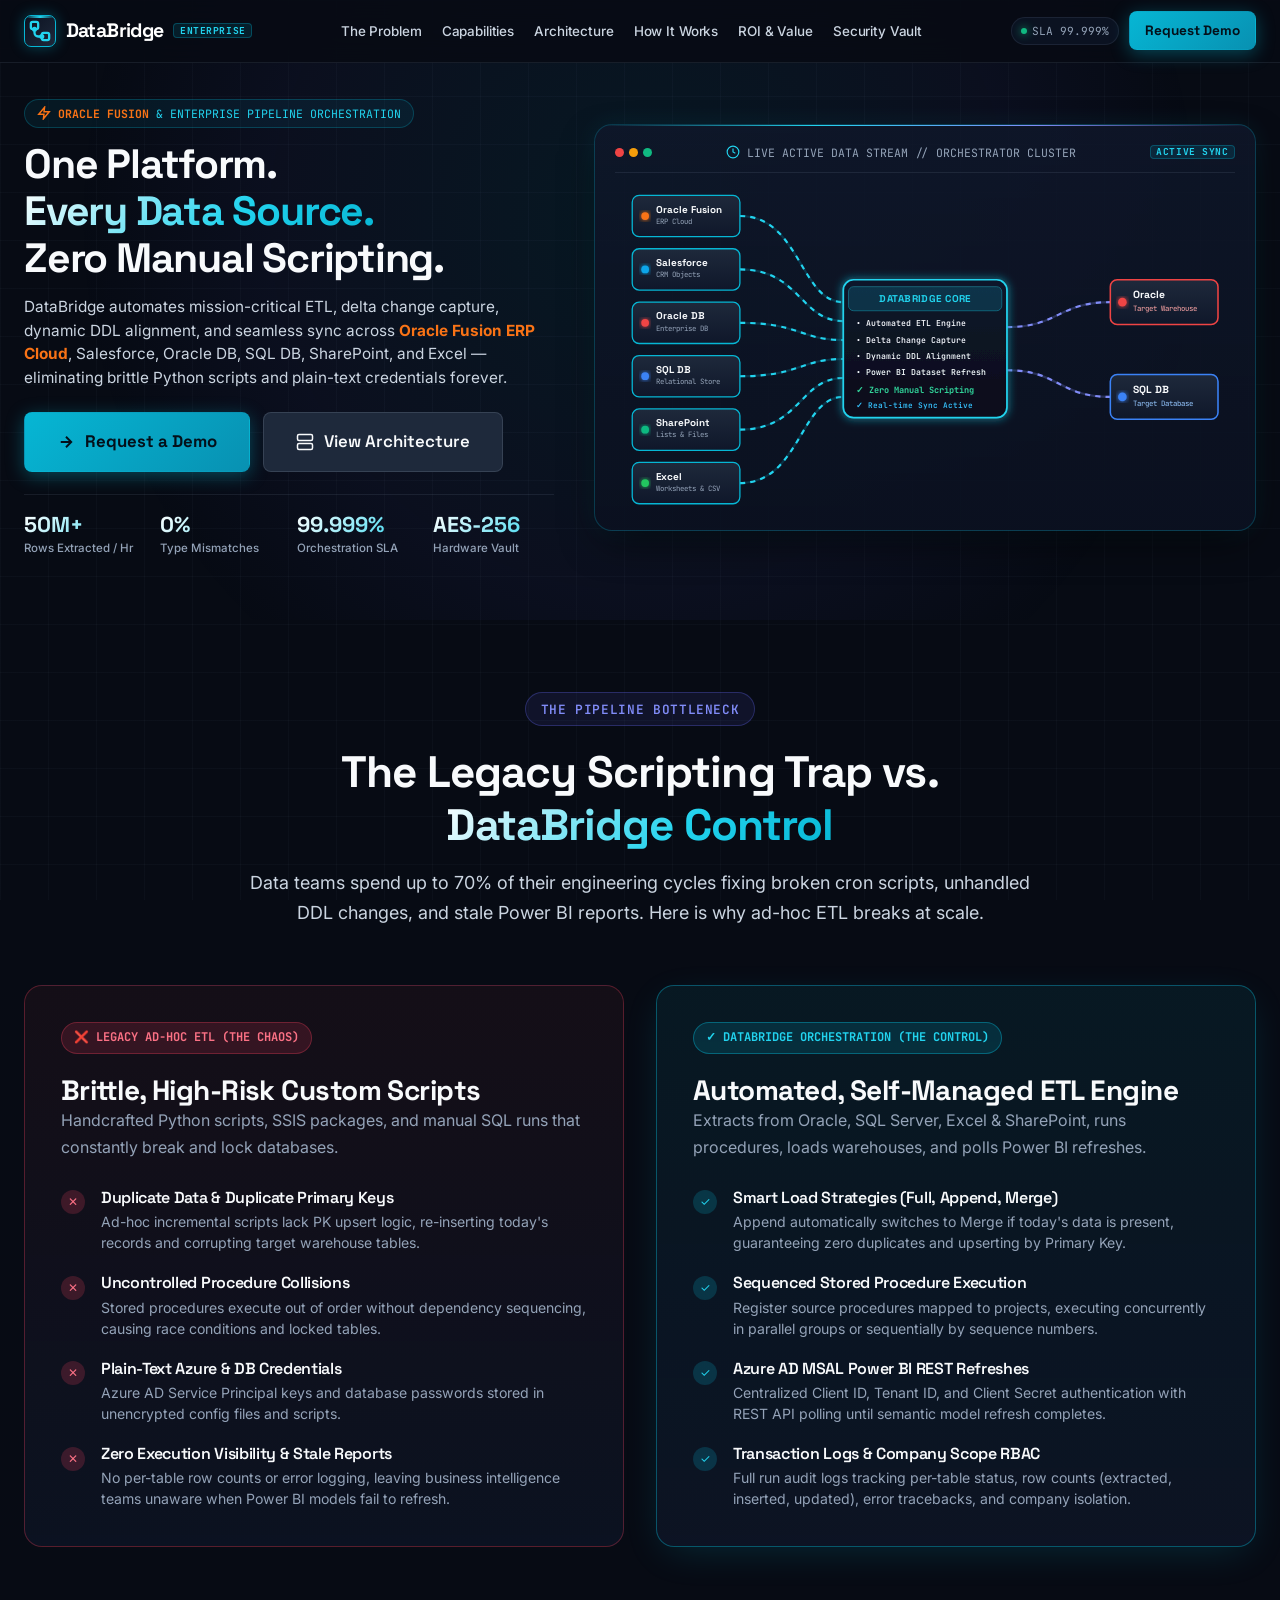
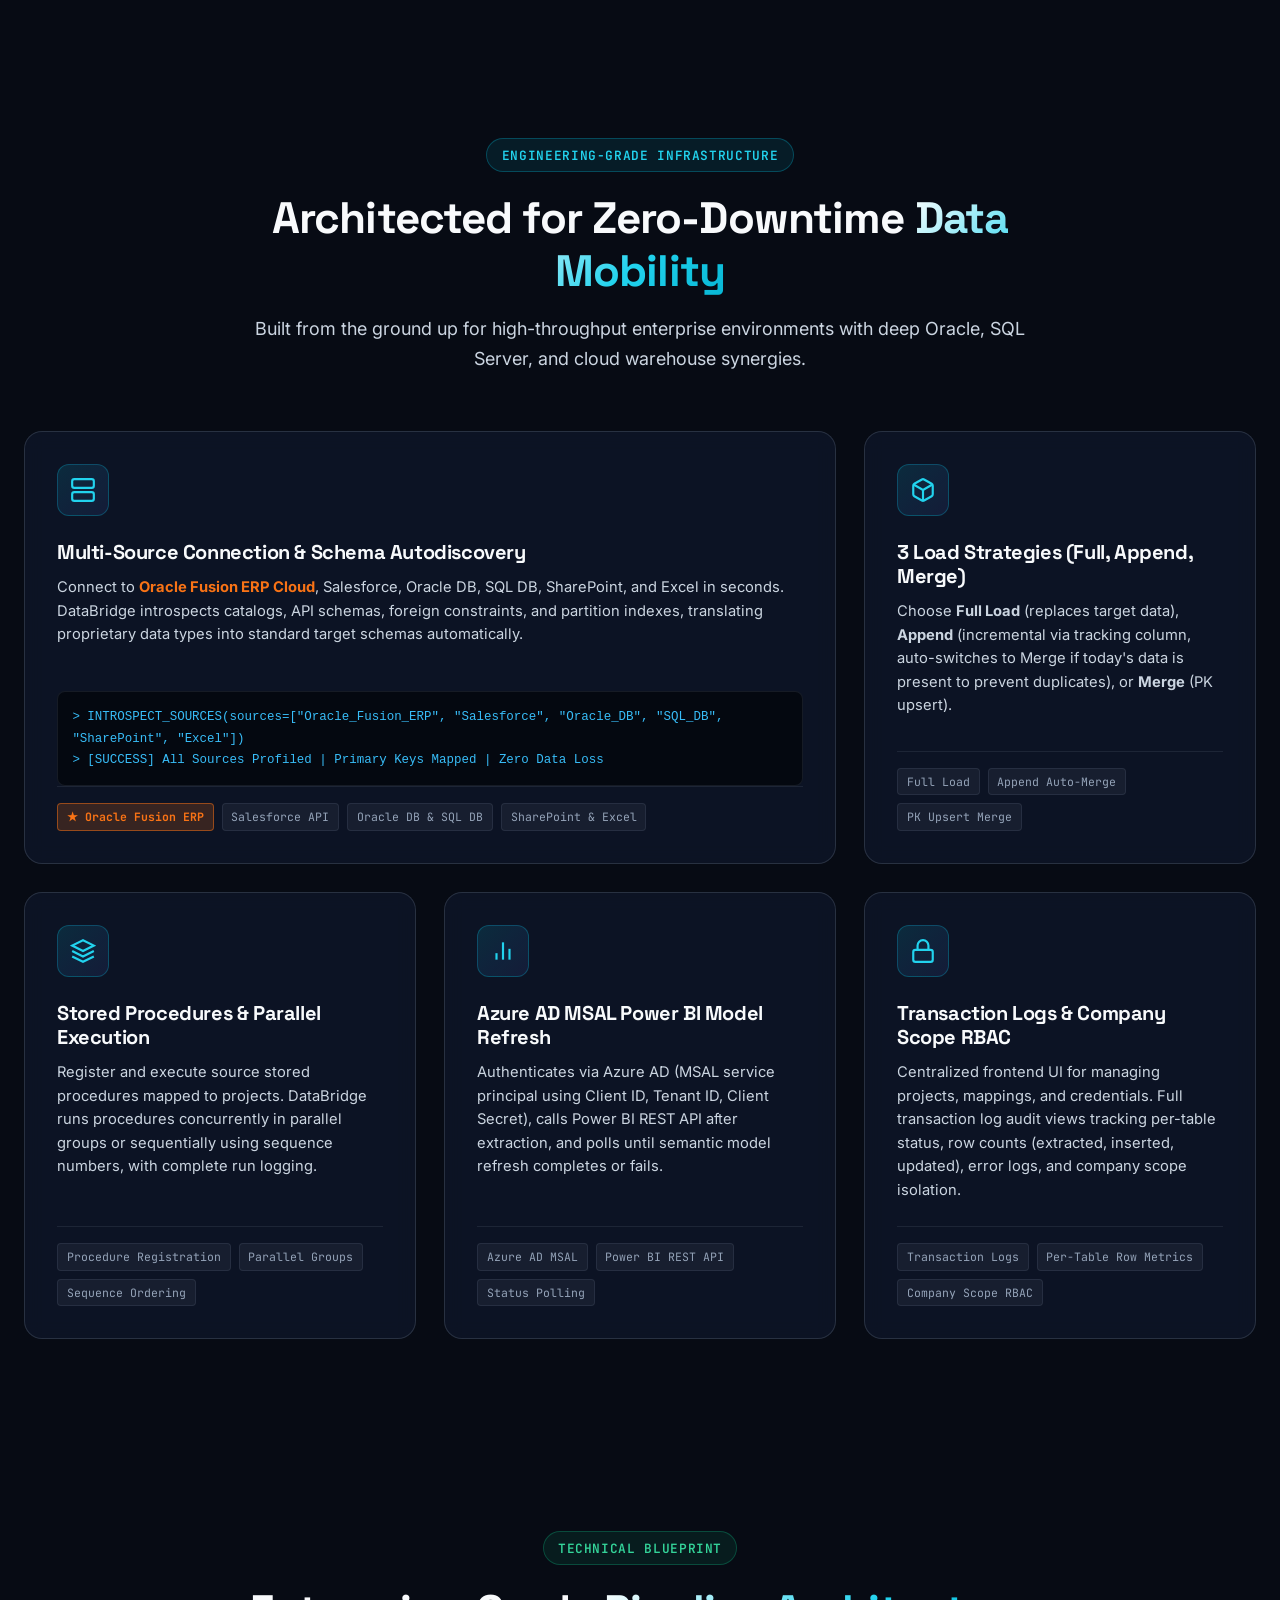
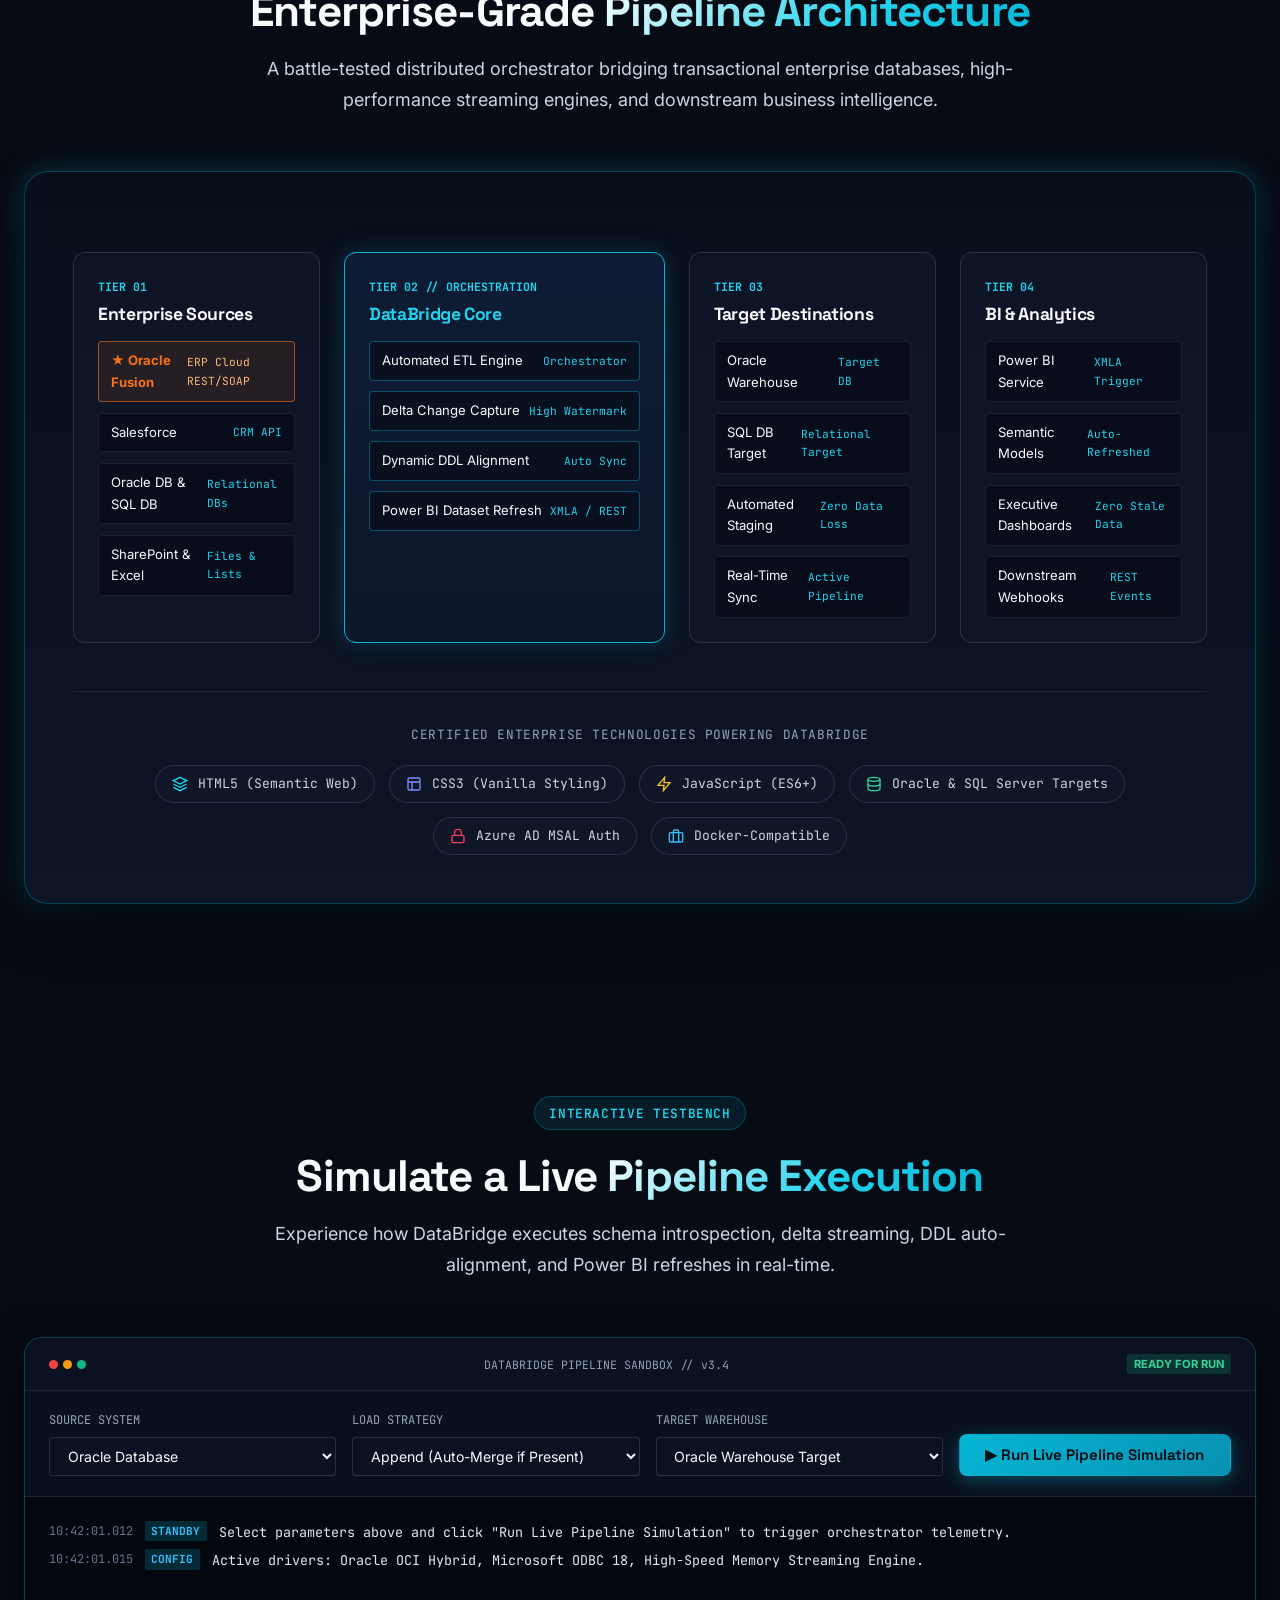
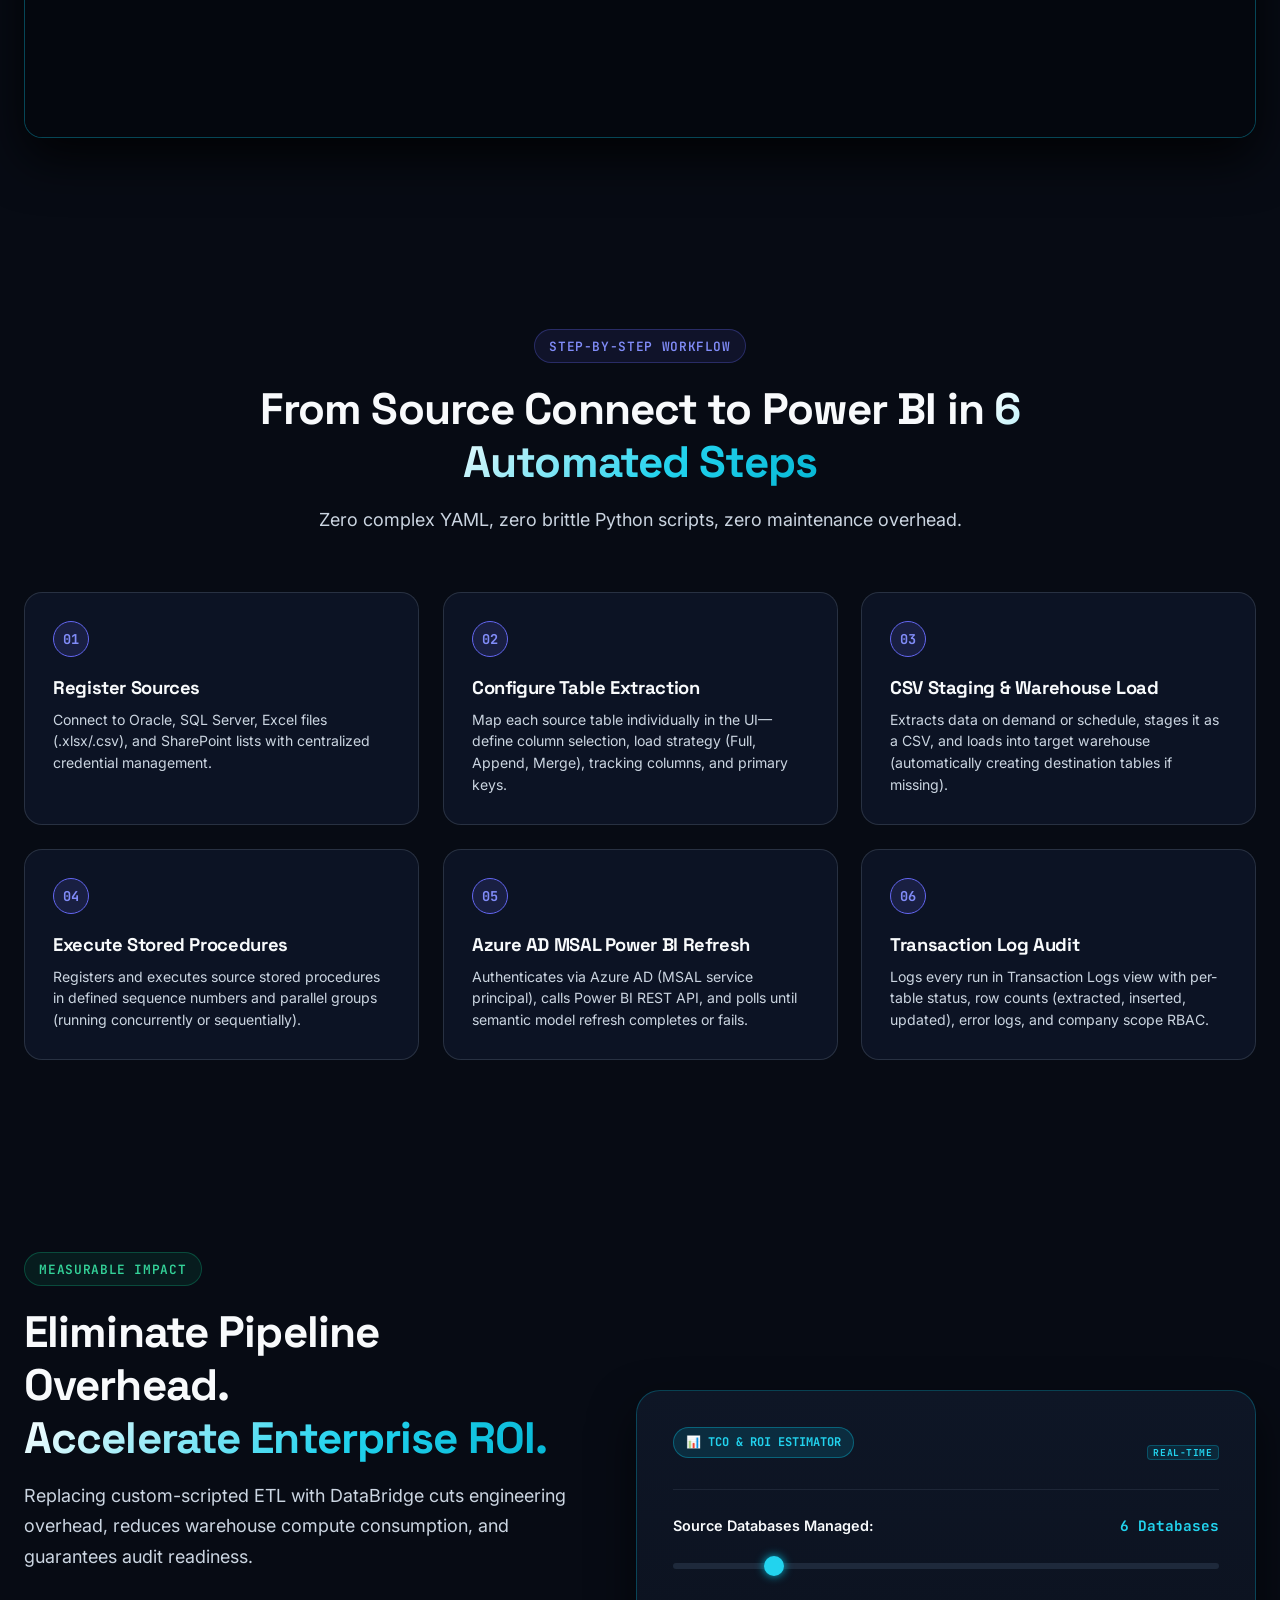
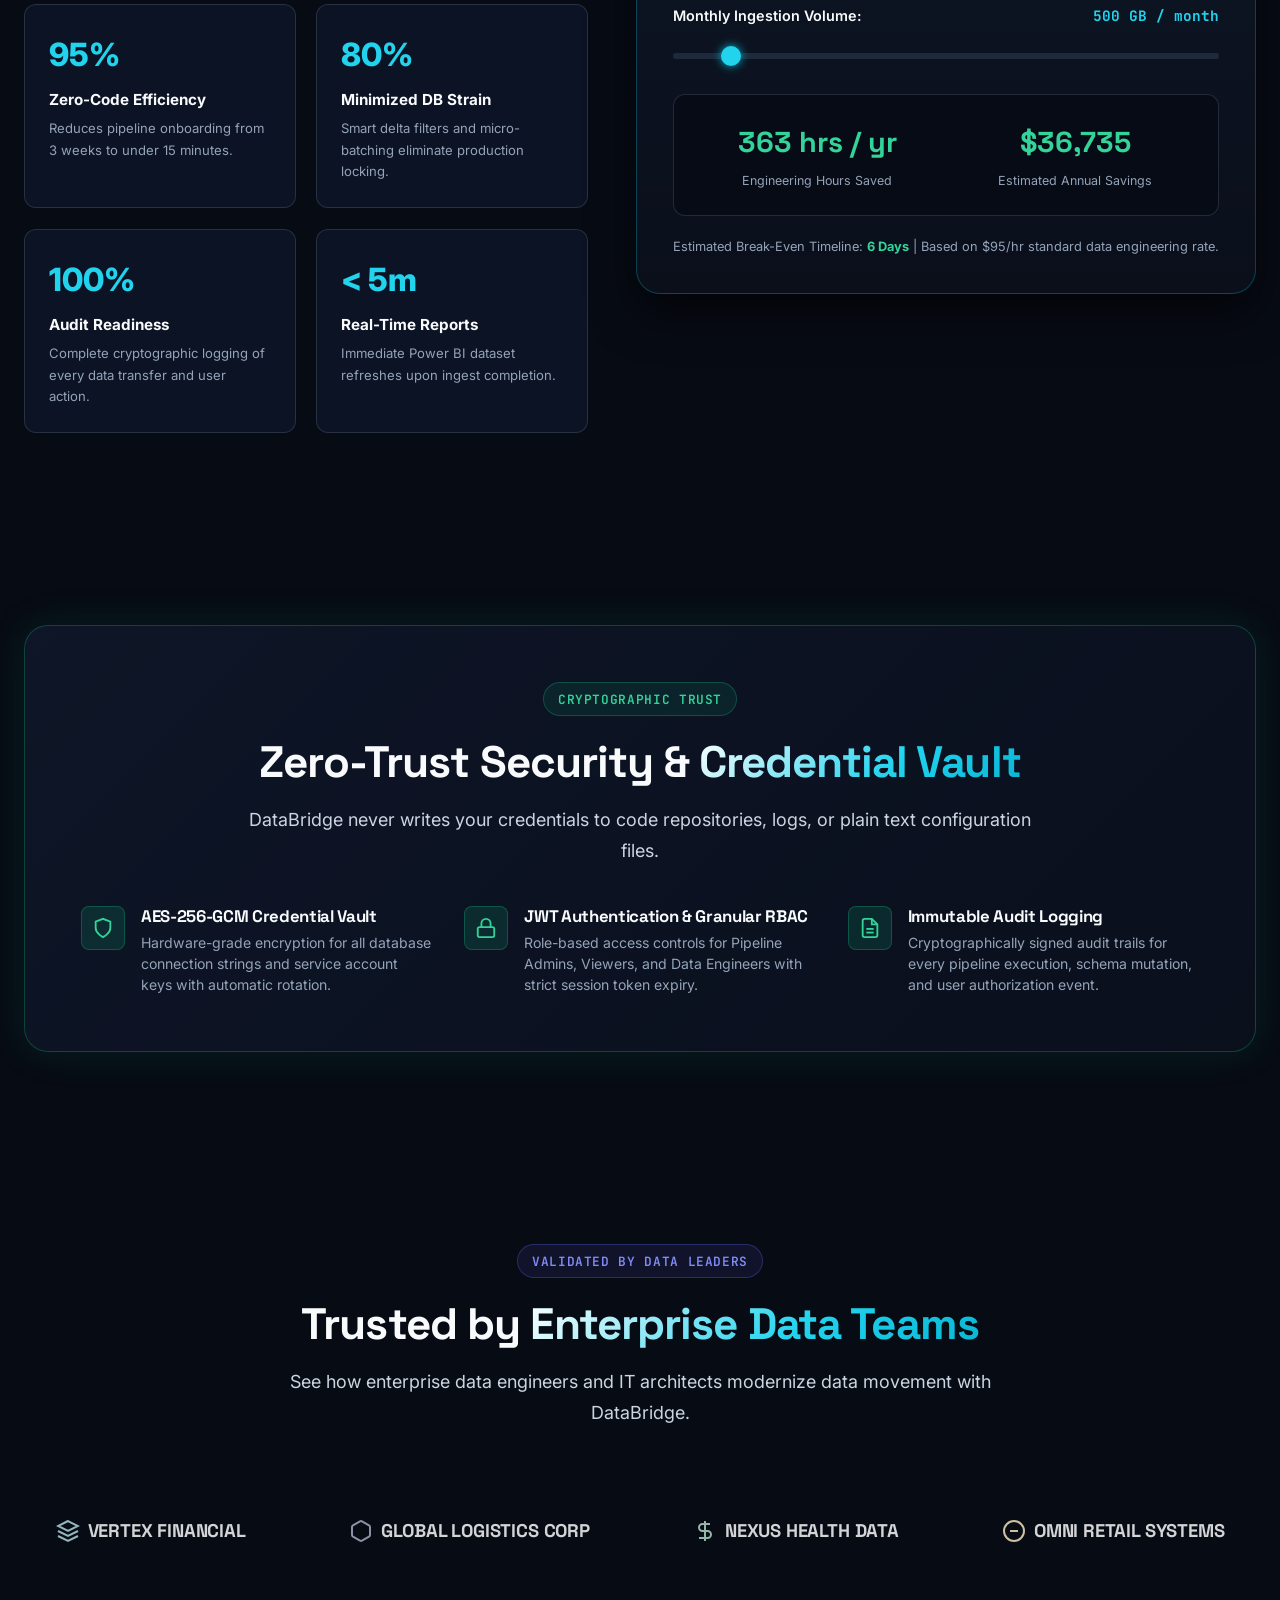
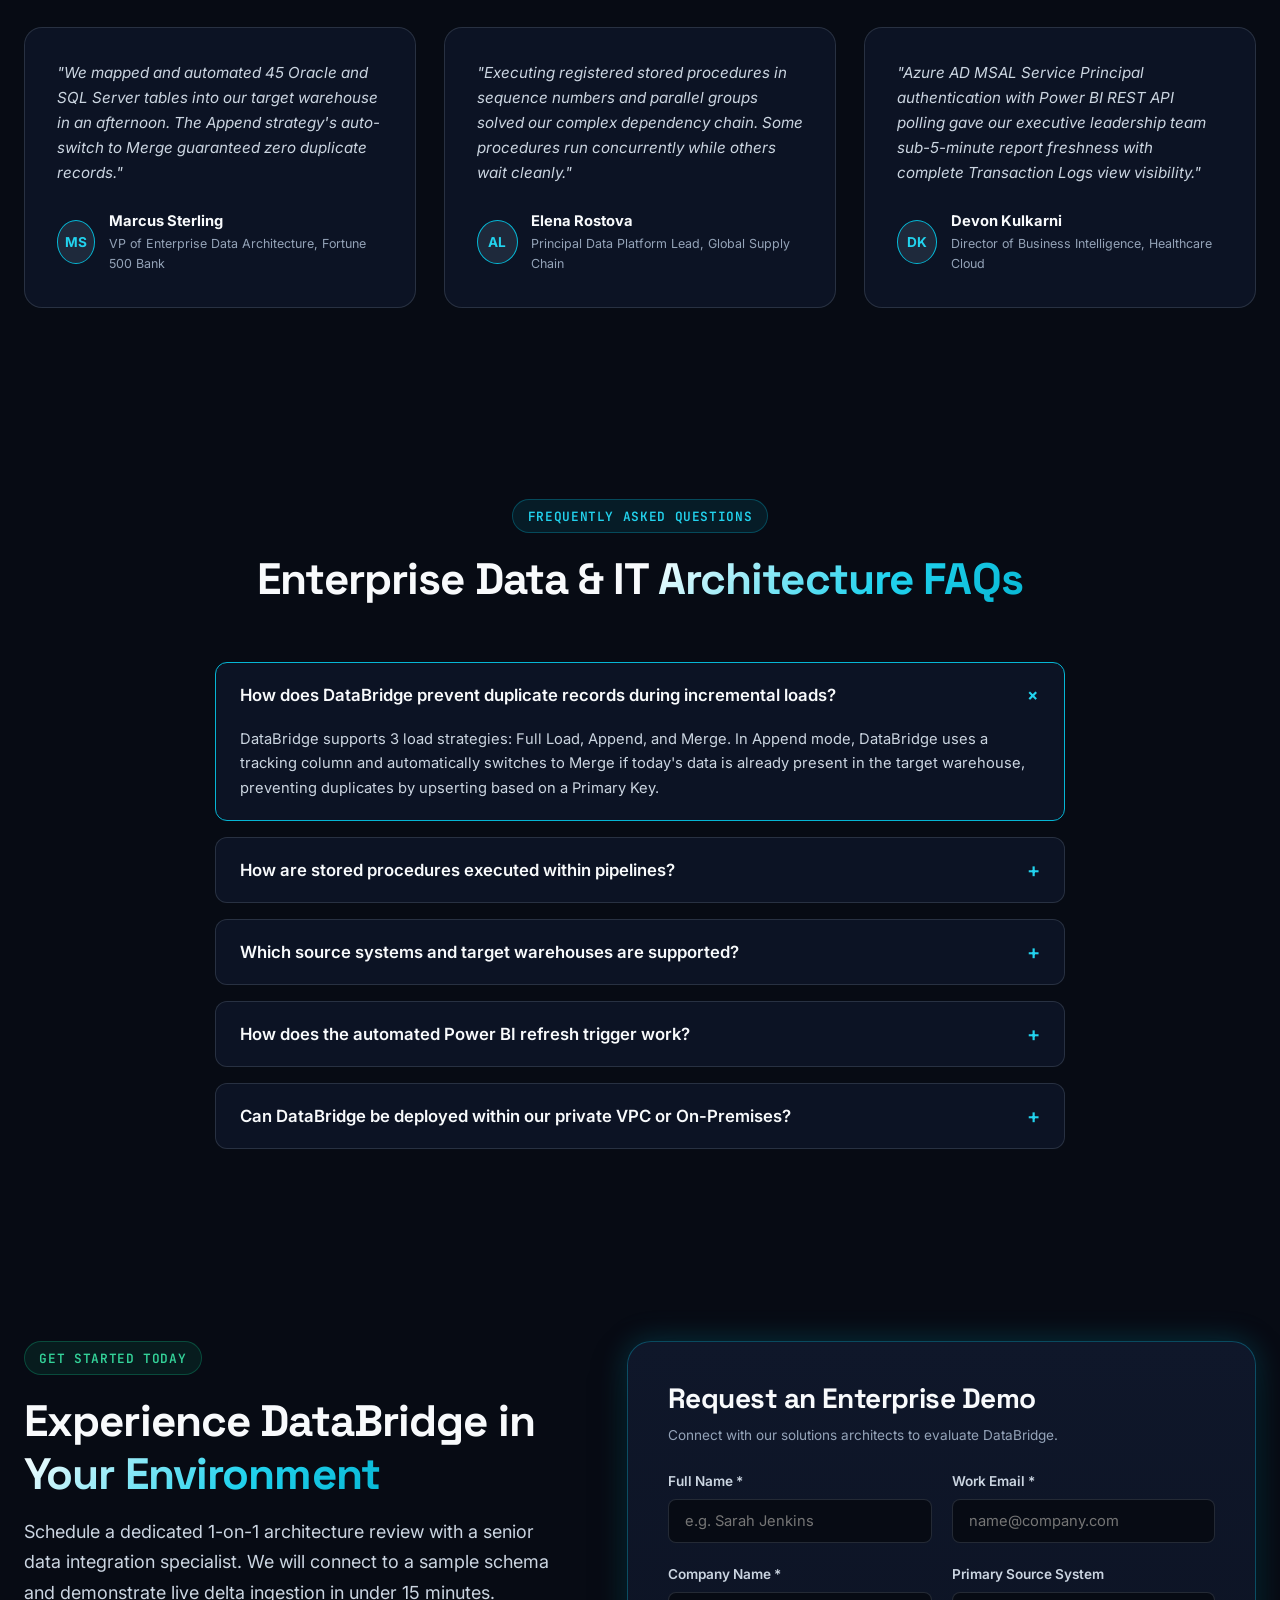
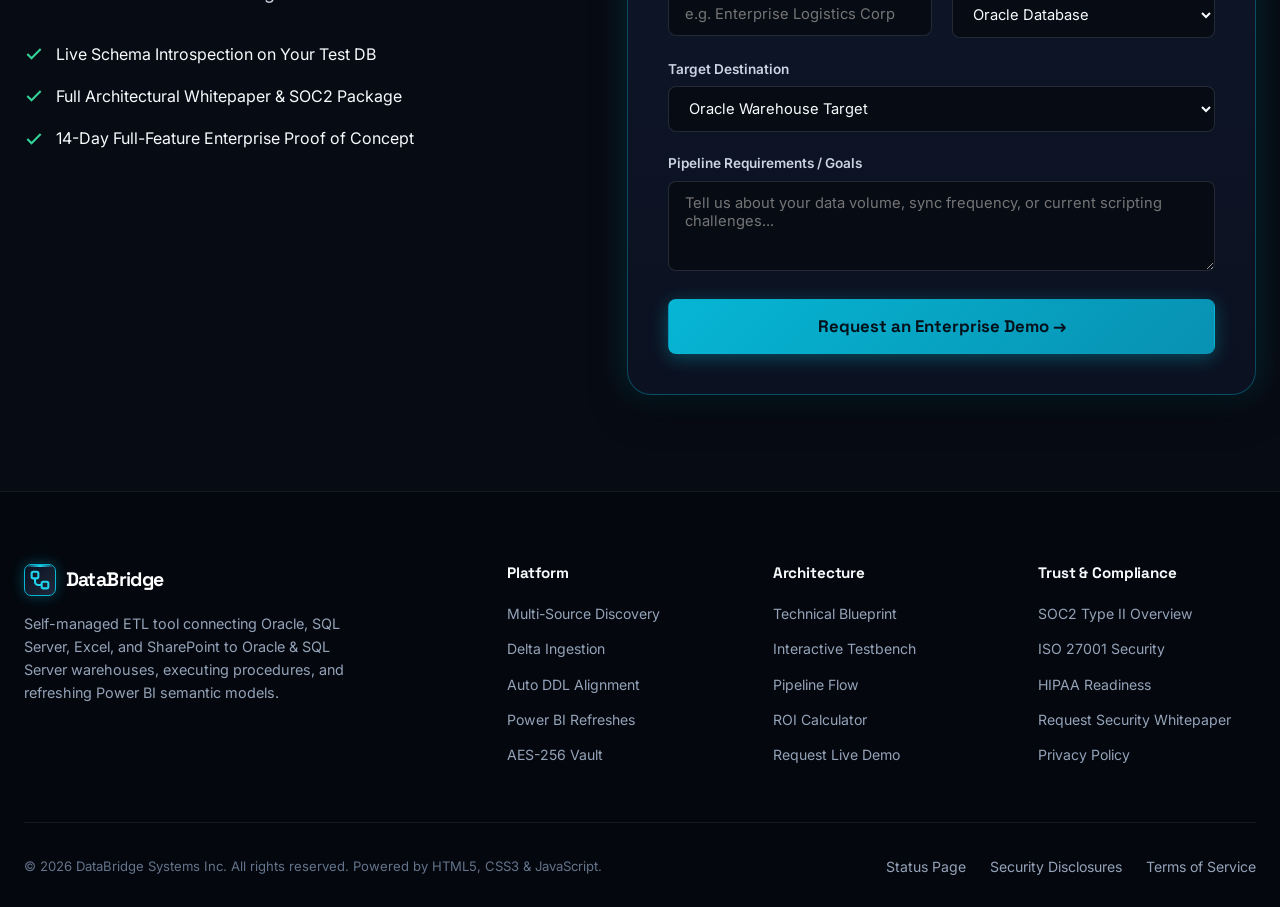
==== index.html @ 38e2f0ce "Please provide the code changes or file diffs you would like me to summarize." ====
<!DOCTYPE html>
<html lang="en">
<head>
  <meta charset="UTF-8">
  <meta name="viewport" content="width=device-width, initial-scale=1.0">
  <title>DataBridge | Enterprise Multi-Source Data Ingestion & Pipeline Orchestration</title>
  
  <!-- SEO Meta Tags -->
  <meta name="description" content="DataBridge automates mission-critical ETL, delta change capture, dynamic warehouse DDL alignment, and Power BI semantic refreshes across Oracle, SQL Server, and cloud data warehouses without custom scripting.">
  <meta name="keywords" content="DataBridge, Enterprise ETL, Data Ingestion, Pipeline Orchestration, Oracle Ingestion, SQL Server ETL, Snowflake Pipeline, Power BI XMLA Refresh, Automated DDL Alignment, Data Warehouse">
  <meta name="author" content="DataBridge Systems Inc.">
  <meta name="robots" content="index, follow">

  <!-- OpenGraph / Social Meta Tags -->
  <meta property="og:type" content="website">
  <meta property="og:url" content="https://databridge.io/">
  <meta property="og:title" content="DataBridge — Enterprise Multi-Source Data Ingestion & Pipeline Orchestration">
  <meta property="og:description" content="One Platform. Every Data Source. Zero Manual Scripting. High-throughput data ingestion across Oracle, SQL Server, Snowflake, and Power BI.">
  <meta property="og:image" content="https://databridge.io/og-image.png">

  <!-- Twitter Card Meta -->
  <meta name="twitter:card" content="summary_large_image">
  <meta name="twitter:title" content="DataBridge — Enterprise Data Ingestion Engine">
  <meta name="twitter:description" content="Automate enterprise data pipelines across Oracle, SQL Server, Snowflake, and Power BI without brittle scripting.">

  <!-- Google Fonts: Space Grotesk, Inter, JetBrains Mono -->
  <link rel="preconnect" href="https://fonts.googleapis.com">
  <link rel="preconnect" href="https://fonts.gstatic.com" crossorigin>
  <link href="https://fonts.googleapis.com/css2?family=Inter:wght@300;400;500;600;700&family=JetBrains+Mono:wght@400;500;600;700&family=Space+Grotesk:wght@500;600;700;800&display=swap" rel="stylesheet">

  <!-- Core CSS Stylesheet -->
  <link rel="stylesheet" href="styles.css">

  <!-- JSON-LD Structured Data for Enterprise Software Application -->
  <script type="application/ld+json">
  {
    "@context": "https://schema.org",
    "@type": "SoftwareApplication",
    "name": "DataBridge",
    "applicationCategory": "BusinessApplication",
    "operatingSystem": "Cloud, On-Premises, Docker, Kubernetes",
    "offers": {
      "@type": "Offer",
      "price": "0",
      "priceCurrency": "USD"
    },
    "description": "Enterprise Multi-Source Data Ingestion & Pipeline Orchestration Platform automating Oracle and SQL Server data synchronization to cloud data warehouses and Power BI."
  }
  </script>
</head>
<body>


  <!-- Sticky Navbar -->
  <header class="navbar">
    <div class="container nav-container">
      <!-- Brand Logo -->
      <a href="#" class="logo-brand" aria-label="DataBridge Home">
        <div class="logo-icon">
          <svg width="22" height="22" viewBox="0 0 24 24" fill="none" stroke="#22D3EE" stroke-width="2.5" stroke-linecap="round" stroke-linejoin="round">
            <rect x="2" y="2" width="8" height="8" rx="2"></rect>
            <rect x="14" y="14" width="8" height="8" rx="2"></rect>
            <path d="M6 10v4a4 4 0 0 0 4 4h4"></path>
            <circle cx="6" cy="10" r="1.5" fill="#22D3EE"></circle>
            <circle cx="14" cy="18" r="1.5" fill="#22D3EE"></circle>
          </svg>
        </div>
        <span>DataBridge</span>
        <span class="logo-tag">ENTERPRISE</span>
      </a>

      <!-- Desktop Navigation Links -->
      <nav class="nav-links" aria-label="Primary Navigation">
        <a href="#problem" class="nav-link">The Problem</a>
        <a href="#capabilities" class="nav-link">Capabilities</a>
        <a href="#architecture" class="nav-link">Architecture</a>
        <a href="#how-it-works" class="nav-link">How It Works</a>
        <a href="#roi" class="nav-link">ROI & Value</a>
        <a href="#security" class="nav-link">Security Vault</a>
      </nav>

      <!-- Navbar Actions -->
      <div class="nav-actions">
        <div class="system-status-pill" title="Core Engine Operational">
          <span class="status-dot"></span>
          <span>SLA 99.999%</span>
        </div>
        <a href="#demo" class="btn btn-primary btn-sm">
          Request Demo
        </a>
        <button class="mobile-menu-btn" aria-label="Open Navigation Menu">
          <svg width="24" height="24" viewBox="0 0 24 24" fill="none" stroke="currentColor" stroke-width="2">
            <line x1="3" y1="12" x2="21" y2="12"></line>
            <line x1="3" y1="6" x2="21" y2="6"></line>
            <line x1="3" y1="18" x2="21" y2="18"></line>
          </svg>
        </button>
      </div>
    </div>
  </header>

  <!-- Mobile Drawer Overlay & Menu -->
  <div class="drawer-overlay"></div>
  <aside class="mobile-drawer" aria-label="Mobile Navigation">
    <div class="drawer-header">
      <div class="logo-brand">
        <span>DataBridge</span>
      </div>
      <button class="drawer-close-btn btn btn-ghost btn-sm" aria-label="Close Navigation Menu">✕</button>
    </div>
    <div class="drawer-links">
      <a href="#problem" class="drawer-link">The Problem</a>
      <a href="#capabilities" class="drawer-link">Capabilities</a>
      <a href="#architecture" class="drawer-link">Architecture</a>
      <a href="#how-it-works" class="drawer-link">How It Works</a>
      <a href="#roi" class="drawer-link">ROI & Value</a>
      <a href="#security" class="drawer-link">Security Vault</a>
      <a href="#demo" class="drawer-link text-cyan">Request Demo</a>
    </div>
  </aside>

  <!-- High-Tech Initial Page Preloader -->
  <div class="page-preloader" id="preloader">
    <div class="preloader-content">
      <div class="preloader-icon-wrap">
        <div class="logo-icon" style="width: 52px; height: 52px;">
          <svg width="28" height="28" viewBox="0 0 24 24" fill="none" stroke="#22D3EE" stroke-width="2.5" stroke-linecap="round" stroke-linejoin="round">
            <rect x="2" y="2" width="8" height="8" rx="2"></rect>
            <rect x="14" y="14" width="8" height="8" rx="2"></rect>
            <path d="M6 10v4a4 4 0 0 0 4 4h4"></path>
            <circle cx="6" cy="10" r="1.5" fill="#22D3EE"></circle>
            <circle cx="14" cy="18" r="1.5" fill="#22D3EE"></circle>
          </svg>
        </div>
      </div>
      <div class="preloader-brand">
        <span>DataBridge</span>
        <span class="logo-tag">ENTERPRISE</span>
      </div>
      <div class="preloader-bar-bg">
        <div class="preloader-bar-fill" id="preloader-bar"></div>
      </div>
      <div class="preloader-status">
        <span class="status-dot"></span>
        <span id="preloader-status-text">INITIALIZING ORCHESTRATION ENGINE...</span>
      </div>
    </div>
  </div>

  <main>
    <!-- ========================================================================
         HERO SECTION: One Platform. Every Data Source. Zero Manual Scripting.
         ======================================================================== -->
    <section class="hero-section" id="hero">
      <div class="container">
        <div class="hero-grid">
          
          <!-- Left Hero Column -->
          <div class="hero-content">
            <div class="hero-badge hero-animate-badge">
              <svg width="14" height="14" viewBox="0 0 24 24" fill="none" stroke="#F97316" stroke-width="2.5">
                <polygon points="13 2 3 14 12 14 11 22 21 10 12 10 13 2"></polygon>
              </svg>
              <span><strong style="color: #F97316;">ORACLE FUSION</strong> &amp; ENTERPRISE PIPELINE ORCHESTRATION</span>
            </div>

            <h1 class="hero-title hero-animate-title">
              One Platform. <br>
              <span class="text-gradient-cyan">Every Data Source.</span> <br>
              Zero Manual Scripting.
            </h1>

            <p class="hero-subtitle hero-animate-subtitle">
              DataBridge automates mission-critical ETL, delta change capture, dynamic DDL alignment, and seamless sync across <strong style="color: #F97316;">Oracle Fusion ERP Cloud</strong>, Salesforce, Oracle DB, SQL DB, SharePoint, and Excel — eliminating brittle Python scripts and plain-text credentials forever.
            </p>

            <div class="hero-ctas hero-animate-ctas">
              <a href="#demo" class="btn btn-primary btn-lg" id="hero-cta-demo">
                <svg width="18" height="18" viewBox="0 0 24 24" fill="none" stroke="currentColor" stroke-width="2.5">
                  <path d="M5 12h14M12 5l7 7-7 7"/>
                </svg>
                Request a Demo
              </a>
              <a href="#architecture" class="btn btn-secondary btn-lg" id="hero-cta-arch">
                <svg width="18" height="18" viewBox="0 0 24 24" fill="none" stroke="currentColor" stroke-width="2">
                  <rect x="2" y="2" width="20" height="8" rx="2" ry="2"></rect>
                  <rect x="2" y="14" width="20" height="8" rx="2" ry="2"></rect>
                  <line x1="6" y1="6" x2="6.01" y2="6"></line>
                  <line x1="6" y1="18" x2="6.01" y2="18"></line>
                </svg>
                View Architecture
              </a>
            </div>

            <!-- Metric Ticker Ribbon -->
            <div class="hero-metrics hero-animate-metrics">
              <div class="metric-item">
                <span class="metric-value counter-item" data-target="50" data-suffix="M+">50M+</span>
                <span class="metric-label">Rows Extracted / Hr</span>
              </div>
              <div class="metric-item">
                <span class="metric-value counter-item" data-target="0" data-suffix="%">0%</span>
                <span class="metric-label">Type Mismatches</span>
              </div>
              <div class="metric-item">
                <span class="metric-value counter-item" data-target="99.999" data-decimals="3" data-suffix="%">99.999%</span>
                <span class="metric-label">Orchestration SLA</span>
              </div>
              <div class="metric-item">
                <span class="metric-value">AES-256</span>
                <span class="metric-label">Hardware Vault</span>
              </div>
            </div>
          </div>

          <!-- Right Hero Column: Animated Interactive Pipeline Diagram -->
          <div class="hero-visual-wrapper hero-animate-visual">
            <div class="hero-visual-card">
              <div class="pipeline-terminal-header">
                <div class="terminal-dots">
                  <span class="terminal-dot red"></span>
                  <span class="terminal-dot yellow"></span>
                  <span class="terminal-dot green"></span>
                </div>
                <div class="terminal-title">
                  <svg width="14" height="14" viewBox="0 0 24 24" fill="none" stroke="#22D3EE" stroke-width="2">
                    <circle cx="12" cy="12" r="10"></circle>
                    <polyline points="12 6 12 12 16 14"></polyline>
                  </svg>
                  <span>LIVE ACTIVE DATA STREAM // ORCHESTRATOR CLUSTER</span>
                </div>
                <span class="logo-tag">ACTIVE SYNC</span>
              </div>

              <!-- Animated SVG Pipeline Visualization -->
              <svg class="pipeline-diagram-svg" viewBox="0 0 720 380" fill="none" xmlns="http://www.w3.org/2000/svg">
                <defs>
                  <linearGradient id="cyanGrad" x1="0%" y1="0%" x2="100%" y2="100%">
                    <stop offset="0%" stop-color="#06B6D4" />
                    <stop offset="100%" stop-color="#3B82F6" />
                  </linearGradient>
                  <linearGradient id="nodeBg" x1="0%" y1="0%" x2="0%" y2="100%">
                    <stop offset="0%" stop-color="#1E293B" />
                    <stop offset="100%" stop-color="#0F172A" />
                  </linearGradient>
                  <linearGradient id="coreBg" x1="0%" y1="0%" x2="0%" y2="100%">
                    <stop offset="0%" stop-color="#0F172A" />
                    <stop offset="100%" stop-color="#070D1B" />
                  </linearGradient>
                  <filter id="glowCyan" x="-20%" y="-20%" width="140%" height="140%">
                    <feGaussianBlur stdDeviation="5" result="blur" />
                    <feComposite in="SourceGraphic" in2="blur" operator="over" />
                  </filter>
                  <filter id="glowNode" x="-20%" y="-20%" width="140%" height="140%">
                    <feGaussianBlur stdDeviation="3" result="blur" />
                    <feComposite in="SourceGraphic" in2="blur" operator="over" />
                  </filter>
                </defs>

                <!-- Connecting Stream Paths with Active Flow -->
                <!-- Left Sources to Center Engine -->
                <path d="M 145 36 C 215 36, 215 136, 265 136" stroke="rgba(6, 182, 212, 0.2)" stroke-width="2.5" fill="none" />
                <path d="M 145 98 C 215 98, 215 158, 265 158" stroke="rgba(6, 182, 212, 0.2)" stroke-width="2.5" fill="none" />
                <path d="M 145 160 C 215 160, 215 180, 265 180" stroke="rgba(6, 182, 212, 0.2)" stroke-width="2.5" fill="none" />
                <path d="M 145 222 C 215 222, 215 202, 265 202" stroke="rgba(6, 182, 212, 0.2)" stroke-width="2.5" fill="none" />
                <path d="M 145 284 C 215 284, 215 224, 265 224" stroke="rgba(6, 182, 212, 0.2)" stroke-width="2.5" fill="none" />
                <path d="M 145 346 C 215 346, 215 246, 265 246" stroke="rgba(6, 182, 212, 0.2)" stroke-width="2.5" fill="none" />

                <!-- Flowing Animated Stream Particles -->
                <path d="M 145 36 C 215 36, 215 136, 265 136" stroke="#22D3EE" stroke-width="2.5" stroke-dasharray="6 6" class="stream-path-active" fill="none" />
                <path d="M 145 98 C 215 98, 215 158, 265 158" stroke="#22D3EE" stroke-width="2.5" stroke-dasharray="6 6" class="stream-path-active" fill="none" />
                <path d="M 145 160 C 215 160, 215 180, 265 180" stroke="#22D3EE" stroke-width="2.5" stroke-dasharray="6 6" class="stream-path-active" fill="none" />
                <path d="M 145 222 C 215 222, 215 202, 265 202" stroke="#22D3EE" stroke-width="2.5" stroke-dasharray="6 6" class="stream-path-active" fill="none" />
                <path d="M 145 284 C 215 284, 215 224, 265 224" stroke="#22D3EE" stroke-width="2.5" stroke-dasharray="6 6" class="stream-path-active" fill="none" />
                <path d="M 145 346 C 215 346, 215 246, 265 246" stroke="#22D3EE" stroke-width="2.5" stroke-dasharray="6 6" class="stream-path-active" fill="none" />

                <!-- Center Engine to Right Targets (Oracle & SQL DB) -->
                <path d="M 455 165 C 515 165, 515 136, 575 136" stroke="rgba(129, 140, 248, 0.25)" stroke-width="2.5" fill="none" />
                <path d="M 455 215 C 515 215, 515 246, 575 246" stroke="rgba(129, 140, 248, 0.25)" stroke-width="2.5" fill="none" />
                <path d="M 455 165 C 515 165, 515 136, 575 136" stroke="#818CF8" stroke-width="2.5" stroke-dasharray="6 6" class="stream-path-active" fill="none" />
                <path d="M 455 215 C 515 215, 515 246, 575 246" stroke="#818CF8" stroke-width="2.5" stroke-dasharray="6 6" class="stream-path-active" fill="none" />

                <!-- SOURCE NODES (Left Tier - 6 Items) -->
                <!-- Node 1: Oracle Fusion -->
                <g class="pulse-node">
                  <rect x="20" y="12" width="125" height="48" rx="8" fill="url(#nodeBg)" stroke="#06B6D4" stroke-width="1.5" />
                  <circle cx="35" cy="36" r="4.5" fill="#F97316" filter="url(#glowNode)" />
                  <text x="48" y="32" fill="#F8FAFC" font-family="'Space Grotesk', sans-serif" font-size="11.5" font-weight="700">Oracle Fusion</text>
                  <text x="48" y="45" fill="#94A3B8" font-family="'JetBrains Mono', monospace" font-size="8.5">ERP Cloud</text>
                </g>

                <!-- Node 2: Salesforce -->
                <g class="pulse-node">
                  <rect x="20" y="74" width="125" height="48" rx="8" fill="url(#nodeBg)" stroke="#06B6D4" stroke-width="1.5" />
                  <circle cx="35" cy="98" r="4.5" fill="#0EA5E9" filter="url(#glowNode)" />
                  <text x="48" y="94" fill="#F8FAFC" font-family="'Space Grotesk', sans-serif" font-size="11.5" font-weight="700">Salesforce</text>
                  <text x="48" y="107" fill="#94A3B8" font-family="'JetBrains Mono', monospace" font-size="8.5">CRM Objects</text>
                </g>

                <!-- Node 3: Oracle DB -->
                <g class="pulse-node">
                  <rect x="20" y="136" width="125" height="48" rx="8" fill="url(#nodeBg)" stroke="#06B6D4" stroke-width="1.5" />
                  <circle cx="35" cy="160" r="4.5" fill="#EF4444" filter="url(#glowNode)" />
                  <text x="48" y="156" fill="#F8FAFC" font-family="'Space Grotesk', sans-serif" font-size="11.5" font-weight="700">Oracle DB</text>
                  <text x="48" y="169" fill="#94A3B8" font-family="'JetBrains Mono', monospace" font-size="8.5">Enterprise DB</text>
                </g>

                <!-- Node 4: SQL DB -->
                <g class="pulse-node">
                  <rect x="20" y="198" width="125" height="48" rx="8" fill="url(#nodeBg)" stroke="#06B6D4" stroke-width="1.5" />
                  <circle cx="35" cy="222" r="4.5" fill="#3B82F6" filter="url(#glowNode)" />
                  <text x="48" y="218" fill="#F8FAFC" font-family="'Space Grotesk', sans-serif" font-size="11.5" font-weight="700">SQL DB</text>
                  <text x="48" y="231" fill="#94A3B8" font-family="'JetBrains Mono', monospace" font-size="8.5">Relational Store</text>
                </g>

                <!-- Node 5: SharePoint -->
                <g class="pulse-node">
                  <rect x="20" y="260" width="125" height="48" rx="8" fill="url(#nodeBg)" stroke="#06B6D4" stroke-width="1.5" />
                  <circle cx="35" cy="284" r="4.5" fill="#10B981" filter="url(#glowNode)" />
                  <text x="48" y="280" fill="#F8FAFC" font-family="'Space Grotesk', sans-serif" font-size="11.5" font-weight="700">SharePoint</text>
                  <text x="48" y="293" fill="#94A3B8" font-family="'JetBrains Mono', monospace" font-size="8.5">Lists &amp; Files</text>
                </g>

                <!-- Node 6: Excel -->
                <g class="pulse-node">
                  <rect x="20" y="322" width="125" height="48" rx="8" fill="url(#nodeBg)" stroke="#06B6D4" stroke-width="1.5" />
                  <circle cx="35" cy="346" r="4.5" fill="#22C55E" filter="url(#glowNode)" />
                  <text x="48" y="342" fill="#F8FAFC" font-family="'Space Grotesk', sans-serif" font-size="11.5" font-weight="700">Excel</text>
                  <text x="48" y="355" fill="#94A3B8" font-family="'JetBrains Mono', monospace" font-size="8.5">Worksheets &amp; CSV</text>
                </g>

                <!-- CENTER NODE: DATABRIDGE CORE -->
                <g filter="url(#glowCyan)">
                  <rect x="265" y="110" width="190" height="160" rx="12" fill="url(#coreBg)" stroke="#22D3EE" stroke-width="2" />
                  <rect x="271" y="118" width="178" height="28" rx="6" fill="rgba(6, 182, 212, 0.18)" stroke="rgba(34, 211, 238, 0.4)" stroke-width="1" />
                  <text x="360" y="136" fill="#22D3EE" text-anchor="middle" font-family="'Space Grotesk', sans-serif" font-size="11.5" font-weight="800" letter-spacing="0.5">DATABRIDGE CORE</text>
                  <text x="280" y="164" fill="#F1F5F9" font-family="'JetBrains Mono', monospace" font-size="9.5" font-weight="600">• Automated ETL Engine</text>
                  <text x="280" y="183" fill="#F1F5F9" font-family="'JetBrains Mono', monospace" font-size="9.5" font-weight="600">• Delta Change Capture</text>
                  <text x="280" y="202" fill="#F1F5F9" font-family="'JetBrains Mono', monospace" font-size="9.5" font-weight="600">• Dynamic DDL Alignment</text>
                  <text x="280" y="221" fill="#F1F5F9" font-family="'JetBrains Mono', monospace" font-size="9.5" font-weight="600">• Power BI Dataset Refresh</text>
                  <text x="280" y="242" fill="#34D399" font-family="'JetBrains Mono', monospace" font-size="10" font-weight="700">✓ Zero Manual Scripting</text>
                  <text x="280" y="259" fill="#38BDF8" font-family="'JetBrains Mono', monospace" font-size="9" font-weight="600">✓ Real-time Sync Active</text>
                </g>

                <!-- DESTINATION NODES (Right Tier - 2 Items) -->
                <!-- Node 1: Oracle -->
                <g class="pulse-node">
                  <rect x="575" y="110" width="125" height="52" rx="8" fill="url(#nodeBg)" stroke="#EF4444" stroke-width="1.8" />
                  <circle cx="589" cy="136" r="5" fill="#EF4444" filter="url(#glowNode)" />
                  <text x="601" y="131" fill="#F8FAFC" font-family="'Space Grotesk', sans-serif" font-size="12" font-weight="700">Oracle</text>
                  <text x="601" y="146" fill="#FCA5A5" font-family="'JetBrains Mono', monospace" font-size="8.5">Target Warehouse</text>
                </g>

                <!-- Node 2: SQL DB -->
                <g class="pulse-node">
                  <rect x="575" y="220" width="125" height="52" rx="8" fill="url(#nodeBg)" stroke="#3B82F6" stroke-width="1.8" />
                  <circle cx="589" cy="246" r="5" fill="#3B82F6" filter="url(#glowNode)" />
                  <text x="601" y="241" fill="#F8FAFC" font-family="'Space Grotesk', sans-serif" font-size="12" font-weight="700">SQL DB</text>
                  <text x="601" y="256" fill="#93C5FD" font-family="'JetBrains Mono', monospace" font-size="8.5">Target Database</text>
                </g>
              </svg>


            </div>
          </div>

        </div>
      </div>
    </section>

    <!-- ========================================================================
         THE PROBLEM SECTION: Chaos vs. Control (Before vs. After)
         ======================================================================== -->
    <section class="section-wrapper" id="problem">
      <div class="container">
        <div class="section-header" data-reveal="fade-up">
          <span class="section-badge indigo">THE PIPELINE BOTTLENECK</span>
          <h2>The Legacy Scripting Trap vs. <span class="text-gradient-cyan">DataBridge Control</span></h2>
          <p class="section-description">
            Data teams spend up to 70% of their engineering cycles fixing broken cron scripts, unhandled DDL changes, and stale Power BI reports. Here is why ad-hoc ETL breaks at scale.
          </p>
        </div>

        <div class="chaos-control-grid">
          
          <!-- Chaos Card (Before DataBridge) -->
          <div class="comparison-card chaos" data-reveal="fade-right">
            <span class="card-badge bad">❌ LEGACY AD-HOC ETL (THE CHAOS)</span>
            <h3>Brittle, High-Risk Custom Scripts</h3>
            <p class="text-muted">Handcrafted Python scripts, SSIS packages, and manual SQL runs that constantly break and lock databases.</p>

            <div class="comparison-list">
              <div class="comparison-item">
                <div class="comparison-icon bad">✕</div>
                <div class="comparison-text">
                  <h4>Duplicate Data & Duplicate Primary Keys</h4>
                  <p>Ad-hoc incremental scripts lack PK upsert logic, re-inserting today's records and corrupting target warehouse tables.</p>
                </div>
              </div>

              <div class="comparison-item">
                <div class="comparison-icon bad">✕</div>
                <div class="comparison-text">
                  <h4>Uncontrolled Procedure Collisions</h4>
                  <p>Stored procedures execute out of order without dependency sequencing, causing race conditions and locked tables.</p>
                </div>
              </div>

              <div class="comparison-item">
                <div class="comparison-icon bad">✕</div>
                <div class="comparison-text">
                  <h4>Plain-Text Azure & DB Credentials</h4>
                  <p>Azure AD Service Principal keys and database passwords stored in unencrypted config files and scripts.</p>
                </div>
              </div>

              <div class="comparison-item">
                <div class="comparison-icon bad">✕</div>
                <div class="comparison-text">
                  <h4>Zero Execution Visibility & Stale Reports</h4>
                  <p>No per-table row counts or error logging, leaving business intelligence teams unaware when Power BI models fail to refresh.</p>
                </div>
              </div>
            </div>
          </div>

          <!-- Control Card (With DataBridge) -->
          <div class="comparison-card control" data-reveal="fade-left">
            <span class="card-badge good">✓ DATABRIDGE ORCHESTRATION (THE CONTROL)</span>
            <h3>Automated, Self-Managed ETL Engine</h3>
            <p class="text-muted">Extracts from Oracle, SQL Server, Excel & SharePoint, runs procedures, loads warehouses, and polls Power BI refreshes.</p>

            <div class="comparison-list">
              <div class="comparison-item">
                <div class="comparison-icon good">✓</div>
                <div class="comparison-text">
                  <h4>Smart Load Strategies (Full, Append, Merge)</h4>
                  <p>Append automatically switches to Merge if today's data is present, guaranteeing zero duplicates and upserting by Primary Key.</p>
                </div>
              </div>

              <div class="comparison-item">
                <div class="comparison-icon good">✓</div>
                <div class="comparison-text">
                  <h4>Sequenced Stored Procedure Execution</h4>
                  <p>Register source procedures mapped to projects, executing concurrently in parallel groups or sequentially by sequence numbers.</p>
                </div>
              </div>

              <div class="comparison-item">
                <div class="comparison-icon good">✓</div>
                <div class="comparison-text">
                  <h4>Azure AD MSAL Power BI REST Refreshes</h4>
                  <p>Centralized Client ID, Tenant ID, and Client Secret authentication with REST API polling until semantic model refresh completes.</p>
                </div>
              </div>

              <div class="comparison-item">
                <div class="comparison-icon good">✓</div>
                <div class="comparison-text">
                  <h4>Transaction Logs & Company Scope RBAC</h4>
                  <p>Full run audit logs tracking per-table status, row counts (extracted, inserted, updated), error tracebacks, and company isolation.</p>
                </div>
              </div>
            </div>
          </div>

        </div>
      </div>
    </section>

    <!-- ========================================================================
         CORE CAPABILITIES GRID: 5 Feature Blocks
         ======================================================================== -->
    <section class="section-wrapper" id="capabilities">
      <div class="container">
        <div class="section-header" data-reveal="fade-up">
          <span class="section-badge">ENGINEERING-GRADE INFRASTRUCTURE</span>
          <h2>Architected for Zero-Downtime <span class="text-gradient-cyan">Data Mobility</span></h2>
          <p class="section-description">
            Built from the ground up for high-throughput enterprise environments with deep Oracle, SQL Server, and cloud warehouse synergies.
          </p>
        </div>

        <div class="capabilities-grid">
          
          <!-- Capability 1: Multi-Source Connection & Schema Autodiscovery -->
          <div class="capability-card featured-span" data-reveal="fade-up">
            <div class="capability-icon-box">
              <svg width="26" height="26" viewBox="0 0 24 24" fill="none" stroke="currentColor" stroke-width="2">
                <rect x="2" y="2" width="20" height="8" rx="2" ry="2"></rect>
                <rect x="2" y="14" width="20" height="8" rx="2" ry="2"></rect>
                <line x1="6" y1="6" x2="6.01" y2="6"></line>
                <line x1="6" y1="18" x2="6.01" y2="18"></line>
              </svg>
            </div>
            <h3 class="capability-title">Multi-Source Connection & Schema Autodiscovery</h3>
            <p class="capability-desc">
              Connect to <strong style="color: #F97316;">Oracle Fusion ERP Cloud</strong>, Salesforce, Oracle DB, SQL DB, SharePoint, and Excel in seconds. DataBridge introspects catalogs, API schemas, foreign constraints, and partition indexes, translating proprietary data types into standard target schemas automatically.
            </p>
            <div class="capability-interactive-preview">
              <code>&gt; INTROSPECT_SOURCES(sources=["Oracle_Fusion_ERP", "Salesforce", "Oracle_DB", "SQL_DB", "SharePoint", "Excel"]) <br>
              &gt; [SUCCESS] All Sources Profiled | Primary Keys Mapped | Zero Data Loss</code>
            </div>
            <div class="capability-tags">
              <span class="capability-tag" style="background: rgba(249, 115, 22, 0.18); border-color: rgba(249, 115, 22, 0.5); color: #F97316; font-weight: 700;">★ Oracle Fusion ERP</span>
              <span class="capability-tag">Salesforce API</span>
              <span class="capability-tag">Oracle DB &amp; SQL DB</span>
              <span class="capability-tag">SharePoint &amp; Excel</span>
            </div>
          </div>

          <!-- Capability 2: 3 Configurable Load Strategies per Table -->
          <div class="capability-card" data-reveal="fade-up" style="transition-delay: 0.15s;">
            <div class="capability-icon-box">
              <svg width="26" height="26" viewBox="0 0 24 24" fill="none" stroke="currentColor" stroke-width="2">
                <path d="M21 16V8a2 2 0 0 0-1-1.73l-7-4a2 2 0 0 0-2 0l-7 4A2 2 0 0 0 3 8v8a2 2 0 0 0 1 1.73l7 4a2 2 0 0 0 2 0l7-4A2 2 0 0 0 21 16z"></path>
                <polyline points="3.27 6.96 12 12.01 20.73 6.96"></polyline>
                <line x1="12" y1="22.08" x2="12" y2="12"></line>
              </svg>
            </div>
            <h3 class="capability-title">3 Load Strategies (Full, Append, Merge)</h3>
            <p class="capability-desc">
              Choose <strong>Full Load</strong> (replaces target data), <strong>Append</strong> (incremental via tracking column, auto-switches to Merge if today's data is present to prevent duplicates), or <strong>Merge</strong> (PK upsert).
            </p>
            <div class="capability-tags">
              <span class="capability-tag">Full Load</span>
              <span class="capability-tag">Append Auto-Merge</span>
              <span class="capability-tag">PK Upsert Merge</span>
            </div>
          </div>

          <!-- Capability 3: Stored Procedure Sequence & Parallel Groups -->
          <div class="capability-card" data-reveal="fade-up">
            <div class="capability-icon-box">
              <svg width="26" height="26" viewBox="0 0 24 24" fill="none" stroke="currentColor" stroke-width="2">
                <polygon points="12 2 2 7 12 12 22 7 12 2"></polygon>
                <polyline points="2 17 12 22 22 17"></polyline>
                <polyline points="2 12 12 17 22 12"></polyline>
              </svg>
            </div>
            <h3 class="capability-title">Stored Procedures & Parallel Execution</h3>
            <p class="capability-desc">
              Register and execute source stored procedures mapped to projects. DataBridge runs procedures concurrently in parallel groups or sequentially using sequence numbers, with complete run logging.
            </p>
            <div class="capability-tags">
              <span class="capability-tag">Procedure Registration</span>
              <span class="capability-tag">Parallel Groups</span>
              <span class="capability-tag">Sequence Ordering</span>
            </div>
          </div>

          <!-- Capability 4: Azure AD MSAL Power BI Model Refresh -->
          <div class="capability-card" data-reveal="fade-up" style="transition-delay: 0.15s;">
            <div class="capability-icon-box">
              <svg width="26" height="26" viewBox="0 0 24 24" fill="none" stroke="currentColor" stroke-width="2">
                <line x1="18" y1="20" x2="18" y2="10"></line>
                <line x1="12" y1="20" x2="12" y2="4"></line>
                <line x1="6" y1="20" x2="6" y2="14"></line>
              </svg>
            </div>
            <h3 class="capability-title">Azure AD MSAL Power BI Model Refresh</h3>
            <p class="capability-desc">
              Authenticates via Azure AD (MSAL service principal using Client ID, Tenant ID, Client Secret), calls Power BI REST API after extraction, and polls until semantic model refresh completes or fails.
            </p>
            <div class="capability-tags">
              <span class="capability-tag">Azure AD MSAL</span>
              <span class="capability-tag">Power BI REST API</span>
              <span class="capability-tag">Status Polling</span>
            </div>
          </div>

          <!-- Capability 5: Transaction Logs & Company-Scoped Access -->
          <div class="capability-card" data-reveal="fade-up" style="transition-delay: 0.3s;">
            <div class="capability-icon-box">
              <svg width="26" height="26" viewBox="0 0 24 24" fill="none" stroke="currentColor" stroke-width="2">
                <rect x="3" y="11" width="18" height="11" rx="2" ry="2"></rect>
                <path d="M7 11V7a5 5 0 0 1 10 0v4"></path>
              </svg>
            </div>
            <h3 class="capability-title">Transaction Logs & Company Scope RBAC</h3>
            <p class="capability-desc">
              Centralized frontend UI for managing projects, mappings, and credentials. Full transaction log audit views tracking per-table status, row counts (extracted, inserted, updated), error logs, and company scope isolation.
            </p>
            <div class="capability-tags">
              <span class="capability-tag">Transaction Logs</span>
              <span class="capability-tag">Per-Table Row Metrics</span>
              <span class="capability-tag">Company Scope RBAC</span>
            </div>
          </div>

        </div>
      </div>
    </section>

    <!-- ========================================================================
         ARCHITECTURE SECTION: Deep Dive Pipeline Blueprint
         ======================================================================== -->
    <section class="section-wrapper" id="architecture">
      <div class="container">
        <div class="section-header" data-reveal="fade-up">
          <span class="section-badge emerald">TECHNICAL BLUEPRINT</span>
          <h2>Enterprise-Grade <span class="text-gradient-cyan">Pipeline Architecture</span></h2>
          <p class="section-description">
            A battle-tested distributed orchestrator bridging transactional enterprise databases, high-performance streaming engines, and downstream business intelligence.
          </p>
        </div>

        <div class="architecture-box" data-reveal="zoom-in">
          <div class="architecture-diagram-wrapper">
            
            <!-- Tier 1: Source Tier -->
            <div class="arch-tier-card" data-reveal="fade-up">
              <span class="tier-number">TIER 01</span>
              <h3 class="tier-title">Enterprise Sources</h3>
              <div class="tier-items-list">
                <div class="tier-item-pill" style="border-color: rgba(249, 115, 22, 0.6); background: rgba(249, 115, 22, 0.1);">
                  <span style="color: #F97316; font-weight: 700;">★ Oracle Fusion</span>
                  <span class="sub" style="color: #FDBA74;">ERP Cloud REST/SOAP</span>
                </div>
                <div class="tier-item-pill">
                  <span>Salesforce</span>
                  <span class="sub">CRM API</span>
                </div>
                <div class="tier-item-pill">
                  <span>Oracle DB &amp; SQL DB</span>
                  <span class="sub">Relational DBs</span>
                </div>
                <div class="tier-item-pill">
                  <span>SharePoint &amp; Excel</span>
                  <span class="sub">Files &amp; Lists</span>
                </div>
              </div>
            </div>

            <!-- Tier 2: DataBridge Control & Ingestion Plane -->
            <div class="arch-tier-card featured">
              <span class="tier-number" style="color: #22D3EE;">TIER 02 // ORCHESTRATION</span>
              <h3 class="tier-title text-cyan">DataBridge Core</h3>
              <div class="tier-items-list">
                <div class="tier-item-pill" style="border-color: rgba(6, 182, 212, 0.4);">
                  <span>Automated ETL Engine</span>
                  <span class="sub">Orchestrator</span>
                </div>
                <div class="tier-item-pill" style="border-color: rgba(6, 182, 212, 0.4);">
                  <span>Delta Change Capture</span>
                  <span class="sub">High Watermark</span>
                </div>
                <div class="tier-item-pill" style="border-color: rgba(6, 182, 212, 0.4);">
                  <span>Dynamic DDL Alignment</span>
                  <span class="sub">Auto Sync</span>
                </div>
                <div class="tier-item-pill" style="border-color: rgba(6, 182, 212, 0.4);">
                  <span>Power BI Dataset Refresh</span>
                  <span class="sub">XMLA / REST</span>
                </div>
              </div>
            </div>

            <!-- Tier 3: Target Warehouse Tier -->
            <div class="arch-tier-card">
              <span class="tier-number">TIER 03</span>
              <h3 class="tier-title">Target Destinations</h3>
              <div class="tier-items-list">
                <div class="tier-item-pill">
                  <span>Oracle Warehouse</span>
                  <span class="sub">Target DB</span>
                </div>
                <div class="tier-item-pill">
                  <span>SQL DB Target</span>
                  <span class="sub">Relational Target</span>
                </div>
                <div class="tier-item-pill">
                  <span>Automated Staging</span>
                  <span class="sub">Zero Data Loss</span>
                </div>
                <div class="tier-item-pill">
                  <span>Real-Time Sync</span>
                  <span class="sub">Active Pipeline</span>
                </div>
              </div>
            </div>

            <!-- Tier 4: Business Intelligence & BI Refreshes -->
            <div class="arch-tier-card">
              <span class="tier-number">TIER 04</span>
              <h3 class="tier-title">BI & Analytics</h3>
              <div class="tier-items-list">
                <div class="tier-item-pill">
                  <span>Power BI Service</span>
                  <span class="sub">XMLA Trigger</span>
                </div>
                <div class="tier-item-pill">
                  <span>Semantic Models</span>
                  <span class="sub">Auto-Refreshed</span>
                </div>
                <div class="tier-item-pill">
                  <span>Executive Dashboards</span>
                  <span class="sub">Zero Stale Data</span>
                </div>
                <div class="tier-item-pill">
                  <span>Downstream Webhooks</span>
                  <span class="sub">REST Events</span>
                </div>
              </div>
            </div>

          </div>

          <!-- Tech Stack Badges Strip -->
          <div class="tech-stack-strip">
            <div class="tech-stack-title">Certified Enterprise Technologies Powering DataBridge</div>
            <div class="tech-badges-row">
              <div class="tech-badge">
                <svg width="16" height="16" viewBox="0 0 24 24" fill="none" stroke="#22D3EE" stroke-width="2">
                  <path d="M12 2L2 7l10 5 10-5-10-5zM2 17l10 5 10-5M2 12l10 5 10-5"></path>
                </svg>
                <span>HTML5 (Semantic Web)</span>
              </div>
              <div class="tech-badge">
                <svg width="16" height="16" viewBox="0 0 24 24" fill="none" stroke="#818CF8" stroke-width="2">
                  <rect x="3" y="3" width="18" height="18" rx="2" ry="2"></rect>
                  <path d="M3 9h18M9 21V9"></path>
                </svg>
                <span>CSS3 (Vanilla Styling)</span>
              </div>
              <div class="tech-badge">
                <svg width="16" height="16" viewBox="0 0 24 24" fill="none" stroke="#FBBF24" stroke-width="2">
                  <polygon points="13 2 3 14 12 14 11 22 21 10 12 10 13 2"></polygon>
                </svg>
                <span>JavaScript (ES6+)</span>
              </div>
              <div class="tech-badge">
                <svg width="16" height="16" viewBox="0 0 24 24" fill="none" stroke="#34D399" stroke-width="2">
                  <ellipse cx="12" cy="5" rx="9" ry="3"></ellipse>
                  <path d="M21 12c0 1.66-4 3-9 3s-9-1.34-9-3"></path>
                  <path d="M3 5v14c0 1.66 4 3 9 3s9-1.34 9-3V5"></path>
                </svg>
                <span>Oracle &amp; SQL Server Targets</span>
              </div>
              <div class="tech-badge">
                <svg width="16" height="16" viewBox="0 0 24 24" fill="none" stroke="#F43F5E" stroke-width="2">
                  <rect x="3" y="11" width="18" height="11" rx="2" ry="2"></rect>
                  <path d="M7 11V7a5 5 0 0 1 10 0v4"></path>
                </svg>
                <span>Azure AD MSAL Auth</span>
              </div>
              <div class="tech-badge">
                <svg width="16" height="16" viewBox="0 0 24 24" fill="none" stroke="#38BDF8" stroke-width="2">
                  <rect x="2" y="7" width="20" height="14" rx="2" ry="2"></rect>
                  <path d="M16 21V5a2 2 0 0 0-2-2h-4a2 2 0 0 0-2 2v16"></path>
                </svg>
                <span>Docker-Compatible</span>
              </div>
            </div>
          </div>
        </div>
      </div>
    </section>

    <!-- ========================================================================
         INTERACTIVE LIVE PIPELINE SIMULATOR / TERMINAL SANDBOX
         ======================================================================== -->
    <section class="section-wrapper" id="simulator">
      <div class="container">
        <div class="section-header" data-reveal="fade-up">
          <span class="section-badge">INTERACTIVE TESTBENCH</span>
          <h2>Simulate a Live <span class="text-gradient-cyan">Pipeline Execution</span></h2>
          <p class="section-description">
            Experience how DataBridge executes schema introspection, delta streaming, DDL auto-alignment, and Power BI refreshes in real-time.
          </p>
        </div>

        <div class="simulator-wrapper" data-reveal="zoom-in">
          <div class="simulator-header">
            <div class="terminal-dots">
              <span class="terminal-dot red"></span>
              <span class="terminal-dot yellow"></span>
              <span class="terminal-dot green"></span>
            </div>
            <div class="terminal-title">
              <span>DATABRIDGE PIPELINE SANDBOX // v3.4</span>
            </div>
            <span class="log-tag success" id="sim-status-badge">READY FOR RUN</span>
          </div>

          <div class="simulator-controls">
            <div class="control-group">
              <label class="control-label" for="sim-source-db">Source System</label>
              <select class="control-select" id="sim-source-db">
                <option value="oracle">Oracle Database</option>
                <option value="mssql">SQL Server Database</option>
                <option value="excel">Excel Files (.xlsx / .csv)</option>
                <option value="sharepoint">SharePoint Lists</option>
              </select>
            </div>

            <div class="control-group">
              <label class="control-label" for="sim-strategy">Load Strategy</label>
              <select class="control-select" id="sim-strategy">
                <option value="append">Append (Auto-Merge if Present)</option>
                <option value="merge">Merge (Upsert via Primary Key)</option>
                <option value="full">Full Load (Replaces Target Data)</option>
              </select>
            </div>

            <div class="control-group">
              <label class="control-label" for="sim-target-wh">Target Warehouse</label>
              <select class="control-select" id="sim-target-wh">
                <option value="oracle_wh">Oracle Warehouse Target</option>
                <option value="mssql_wh">SQL Server Warehouse Target</option>
              </select>
            </div>

            <button class="btn btn-primary" id="btn-run-simulation" style="height: 42px;">
              <span>▶ Run Live Pipeline Simulation</span>
            </button>
          </div>

          <!-- Live Terminal Output Stream -->
          <div class="simulator-terminal" id="simulator-log-stream">
            <div class="log-line">
              <span class="log-time">10:42:01.012</span>
              <span class="log-tag info">STANDBY</span>
              <span>Select parameters above and click "Run Live Pipeline Simulation" to trigger orchestrator telemetry.</span>
            </div>
            <div class="log-line">
              <span class="log-time">10:42:01.015</span>
              <span class="log-tag info">CONFIG</span>
              <span>Active drivers: Oracle OCI Hybrid, Microsoft ODBC 18, High-Speed Memory Streaming Engine.</span>
            </div>
          </div>
        </div>
      </div>
    </section>

    <!-- ========================================================================
         HOW IT WORKS: 6-Step Pipeline Flow
         ======================================================================== -->
    <section class="section-wrapper" id="how-it-works">
      <div class="container">
        <div class="section-header" data-reveal="fade-up">
          <span class="section-badge indigo">STEP-BY-STEP WORKFLOW</span>
          <h2>From Source Connect to Power BI in <span class="text-gradient-cyan">6 Automated Steps</span></h2>
          <p class="section-description">
            Zero complex YAML, zero brittle Python scripts, zero maintenance overhead.
          </p>
        </div>

        <div class="pipeline-steps-grid">
          
          <div class="step-card" data-reveal="fade-up">
            <div class="step-num-badge">01</div>
            <h3 class="step-title">Register Sources</h3>
            <p class="step-desc">
              Connect to Oracle, SQL Server, Excel files (.xlsx/.csv), and SharePoint lists with centralized credential management.
            </p>
          </div>

          <div class="step-card" data-reveal="fade-up" style="transition-delay: 0.1s;">
            <div class="step-num-badge">02</div>
            <h3 class="step-title">Configure Table Extraction</h3>
            <p class="step-desc">
              Map each source table individually in the UI—define column selection, load strategy (Full, Append, Merge), tracking columns, and primary keys.
            </p>
          </div>

          <div class="step-card" data-reveal="fade-up" style="transition-delay: 0.2s;">
            <div class="step-num-badge">03</div>
            <h3 class="step-title">CSV Staging & Warehouse Load</h3>
            <p class="step-desc">
              Extracts data on demand or schedule, stages it as a CSV, and loads into target warehouse (automatically creating destination tables if missing).
            </p>
          </div>

          <div class="step-card" data-reveal="fade-up">
            <div class="step-num-badge">04</div>
            <h3 class="step-title">Execute Stored Procedures</h3>
            <p class="step-desc">
              Registers and executes source stored procedures in defined sequence numbers and parallel groups (running concurrently or sequentially).
            </p>
          </div>

          <div class="step-card" data-reveal="fade-up" style="transition-delay: 0.1s;">
            <div class="step-num-badge">05</div>
            <h3 class="step-title">Azure AD MSAL Power BI Refresh</h3>
            <p class="step-desc">
              Authenticates via Azure AD (MSAL service principal), calls Power BI REST API, and polls until semantic model refresh completes or fails.
            </p>
          </div>

          <div class="step-card" data-reveal="fade-up" style="transition-delay: 0.2s;">
            <div class="step-num-badge">06</div>
            <h3 class="step-title">Transaction Log Audit</h3>
            <p class="step-desc">
              Logs every run in Transaction Logs view with per-table status, row counts (extracted, inserted, updated), error logs, and company scope RBAC.
            </p>
          </div>

        </div>
      </div>
    </section>

    <!-- ========================================================================
         BUSINESS VALUE & INTERACTIVE ROI CALCULATOR
         ======================================================================== -->
    <section class="section-wrapper" id="roi">
      <div class="container">
        <div class="roi-section-container">
          
          <!-- Left: 4 Business Value Cards -->
          <div class="roi-info-pane" data-reveal="fade-right">
            <span class="section-badge emerald">MEASURABLE IMPACT</span>
            <h2>Eliminate Pipeline Overhead. <br><span class="text-gradient-cyan">Accelerate Enterprise ROI.</span></h2>
            <p class="section-description" style="margin-bottom: 2rem;">
              Replacing custom-scripted ETL with DataBridge cuts engineering overhead, reduces warehouse compute consumption, and guarantees audit readiness.
            </p>

            <div class="stats-2x2-grid">
              <div class="stat-roi-card" data-reveal="fade-up">
                <div class="stat-roi-num counter-item" data-target="95" data-suffix="%">95%</div>
                <div class="stat-roi-title">Zero-Code Efficiency</div>
                <div class="stat-roi-desc">Reduces pipeline onboarding from 3 weeks to under 15 minutes.</div>
              </div>

              <div class="stat-roi-card" data-reveal="fade-up" style="transition-delay: 0.1s;">
                <div class="stat-roi-num counter-item" data-target="80" data-suffix="%">80%</div>
                <div class="stat-roi-title">Minimized DB Strain</div>
                <div class="stat-roi-desc">Smart delta filters and micro-batching eliminate production locking.</div>
              </div>

              <div class="stat-roi-card" data-reveal="fade-up" style="transition-delay: 0.2s;">
                <div class="stat-roi-num counter-item" data-target="100" data-suffix="%">100%</div>
                <div class="stat-roi-title">Audit Readiness</div>
                <div class="stat-roi-desc">Complete cryptographic logging of every data transfer and user action.</div>
              </div>

              <div class="stat-roi-card" data-reveal="fade-up" style="transition-delay: 0.3s;">
                <div class="stat-roi-num">&lt; 5m</div>
                <div class="stat-roi-title">Real-Time Reports</div>
                <div class="stat-roi-desc">Immediate Power BI dataset refreshes upon ingest completion.</div>
              </div>
            </div>
          </div>

          <!-- Right: Interactive ROI / TCO Calculator -->
          <div class="calculator-box" data-reveal="fade-left">
            <div class="pipeline-terminal-header" style="margin-bottom: 1.5rem;">
              <span class="card-badge good">📊 TCO & ROI ESTIMATOR</span>
              <span class="logo-tag">REAL-TIME</span>
            </div>

            <div class="slider-group">
              <div class="slider-header">
                <span>Source Databases Managed:</span>
                <span class="slider-value-display" id="val-sources-display">6 Databases</span>
              </div>
              <input type="range" min="1" max="30" value="6" class="range-slider" id="slider-sources">
            </div>

            <div class="slider-group">
              <div class="slider-header">
                <span>Monthly Ingestion Volume:</span>
                <span class="slider-value-display" id="val-volume-display">500 GB / month</span>
              </div>
              <input type="range" min="50" max="5000" step="50" value="500" class="range-slider" id="slider-volume">
            </div>

            <div class="roi-output-panel">
              <div>
                <div class="output-value" id="roi-hours-saved">363 hrs / yr</div>
                <div class="output-label">Engineering Hours Saved</div>
              </div>
              <div>
                <div class="output-value" id="roi-dollars-saved">$36,735</div>
                <div class="output-label">Estimated Annual Savings</div>
              </div>
            </div>

            <div style="margin-top: 1.25rem; font-size: 0.8rem; color: var(--text-muted); text-align: center;">
              Estimated Break-Even Timeline: <strong style="color: #34D399;" id="roi-breakeven">6 Days</strong> | Based on $95/hr standard data engineering rate.
            </div>
          </div>

        </div>
      </div>
    </section>

    <!-- ========================================================================
         SECURITY, COMPLIANCE & VAULT HIGHLIGHT
         ======================================================================== -->
    <section class="section-wrapper" id="security">
      <div class="container">
        <div class="security-vault-box" data-reveal="zoom-in">
          <div class="section-header" style="margin-bottom: 2rem;">
            <span class="section-badge emerald">CRYPTOGRAPHIC TRUST</span>
            <h2>Zero-Trust Security & <span class="text-gradient-cyan">Credential Vault</span></h2>
            <p class="section-description">
              DataBridge never writes your credentials to code repositories, logs, or plain text configuration files.
            </p>
          </div>

          <div class="security-features-grid">
            <div class="security-item">
              <div class="security-icon">
                <svg width="22" height="22" viewBox="0 0 24 24" fill="none" stroke="currentColor" stroke-width="2">
                  <path d="M12 22s8-4 8-10V5l-8-3-8 3v7c0 6 8 10 8 10z"></path>
                </svg>
              </div>
              <div>
                <h4>AES-256-GCM Credential Vault</h4>
                <p>Hardware-grade encryption for all database connection strings and service account keys with automatic rotation.</p>
              </div>
            </div>

            <div class="security-item">
              <div class="security-icon">
                <svg width="22" height="22" viewBox="0 0 24 24" fill="none" stroke="currentColor" stroke-width="2">
                  <rect x="3" y="11" width="18" height="11" rx="2" ry="2"></rect>
                  <path d="M7 11V7a5 5 0 0 1 10 0v4"></path>
                </svg>
              </div>
              <div>
                <h4>JWT Authentication & Granular RBAC</h4>
                <p>Role-based access controls for Pipeline Admins, Viewers, and Data Engineers with strict session token expiry.</p>
              </div>
            </div>

            <div class="security-item">
              <div class="security-icon">
                <svg width="22" height="22" viewBox="0 0 24 24" fill="none" stroke="currentColor" stroke-width="2">
                  <path d="M14 2H6a2 2 0 0 0-2 2v16a2 2 0 0 0 2 2h12a2 2 0 0 0 2-2V8z"></path>
                  <polyline points="14 2 14 8 20 8"></polyline>
                  <line x1="16" y1="13" x2="8" y2="13"></line>
                  <line x1="16" y1="17" x2="8" y2="17"></line>
                </svg>
              </div>
              <div>
                <h4>Immutable Audit Logging</h4>
                <p>Cryptographically signed audit trails for every pipeline execution, schema mutation, and user authorization event.</p>
              </div>
            </div>
          </div>
        </div>
      </div>
    </section>

    <!-- ========================================================================
         TESTIMONIALS & ENTERPRISE TRUST BAR
         ======================================================================== -->
    <section class="section-wrapper" id="testimonials">
      <div class="container">
        <div class="section-header" data-reveal="fade-up">
          <span class="section-badge indigo">VALIDATED BY DATA LEADERS</span>
          <h2>Trusted by <span class="text-gradient-cyan">Enterprise Data Teams</span></h2>
          <p class="section-description">
            See how enterprise data engineers and IT architects modernize data movement with DataBridge.
          </p>
        </div>

        <!-- Trust Logos Strip -->
        <div class="trust-logos-row" data-reveal="fade-up">
          <div class="trust-logo-pill">
            <svg width="24" height="24" viewBox="0 0 24 24" fill="none" stroke="#22D3EE" stroke-width="2"><polygon points="12 2 2 7 12 12 22 7 12 2"/><polyline points="2 17 12 22 22 17"/><polyline points="2 12 12 17 22 12"/></svg>
            <span>VERTEX FINANCIAL</span>
          </div>
          <div class="trust-logo-pill">
            <svg width="24" height="24" viewBox="0 0 24 24" fill="none" stroke="#818CF8" stroke-width="2"><path d="M21 16V8a2 2 0 0 0-1-1.73l-7-4a2 2 0 0 0-2 0l-7 4A2 2 0 0 0 3 8v8a2 2 0 0 0 1 1.73l7 4a2 2 0 0 0 2 0l7-4A2 2 0 0 0 21 16z"/></svg>
            <span>GLOBAL LOGISTICS CORP</span>
          </div>
          <div class="trust-logo-pill">
            <svg width="24" height="24" viewBox="0 0 24 24" fill="none" stroke="#34D399" stroke-width="2"><path d="M12 2v20M17 5H9.5a3.5 3.5 0 0 0 0 7h5a3.5 3.5 0 0 1 0 7H6"/></svg>
            <span>NEXUS HEALTH DATA</span>
          </div>
          <div class="trust-logo-pill">
            <svg width="24" height="24" viewBox="0 0 24 24" fill="none" stroke="#FBBF24" stroke-width="2"><circle cx="12" cy="12" r="10"/><path d="M8 12h8"/></svg>
            <span>OMNI RETAIL SYSTEMS</span>
          </div>
        </div>

        <div class="testimonials-grid" data-reveal="fade-up">
          <div class="testimonial-card">
            <p class="quote-text">
              "We mapped and automated 45 Oracle and SQL Server tables into our target warehouse in an afternoon. The Append strategy's auto-switch to Merge guaranteed zero duplicate records."
            </p>
            <div class="author-info">
              <div class="author-avatar">MS</div>
              <div>
                <div class="author-name">Marcus Sterling</div>
                <div class="author-role">VP of Enterprise Data Architecture, Fortune 500 Bank</div>
              </div>
            </div>
          </div>

          <div class="testimonial-card">
            <p class="quote-text">
              "Executing registered stored procedures in sequence numbers and parallel groups solved our complex dependency chain. Some procedures run concurrently while others wait cleanly."
            </p>
            <div class="author-info">
              <div class="author-avatar">AL</div>
              <div>
                <div class="author-name">Elena Rostova</div>
                <div class="author-role">Principal Data Platform Lead, Global Supply Chain</div>
              </div>
            </div>
          </div>

          <div class="testimonial-card">
            <p class="quote-text">
              "Azure AD MSAL Service Principal authentication with Power BI REST API polling gave our executive leadership team sub-5-minute report freshness with complete Transaction Logs view visibility."
            </p>
            <div class="author-info">
              <div class="author-avatar">DK</div>
              <div>
                <div class="author-name">Devon Kulkarni</div>
                <div class="author-role">Director of Business Intelligence, Healthcare Cloud</div>
              </div>
            </div>
          </div>
        </div>
      </div>
    </section>

    <!-- ========================================================================
         FAQ SECTION
         ======================================================================== -->
    <section class="section-wrapper" id="faq">
      <div class="container">
        <div class="section-header" data-reveal="fade-up">
          <span class="section-badge">FREQUENTLY ASKED QUESTIONS</span>
          <h2>Enterprise Data & IT <span class="text-gradient-cyan">Architecture FAQs</span></h2>
        </div>

        <div class="faq-accordion" data-reveal="fade-up">
          
          <div class="faq-item open">
            <button class="faq-question">
              <span>How does DataBridge prevent duplicate records during incremental loads?</span>
              <span class="faq-icon">+</span>
            </button>
            <div class="faq-answer">
              DataBridge supports 3 load strategies: Full Load, Append, and Merge. In Append mode, DataBridge uses a tracking column and automatically switches to Merge if today's data is already present in the target warehouse, preventing duplicates by upserting based on a Primary Key.
            </div>
          </div>

          <div class="faq-item">
            <button class="faq-question">
              <span>How are stored procedures executed within pipelines?</span>
              <span class="faq-icon">+</span>
            </button>
            <div class="faq-answer">
              DataBridge registers source database stored procedures mapped to projects. Procedures are assigned sequence numbers and parallel groups—allowing independent procedures to run concurrently while dependent steps wait for prior steps to finish. Every run is logged.
            </div>
          </div>

          <div class="faq-item">
            <button class="faq-question">
              <span>Which source systems and target warehouses are supported?</span>
              <span class="faq-icon">+</span>
            </button>
            <div class="faq-answer">
              DataBridge supports Oracle, SQL Server, Excel files (.xlsx / .csv), and SharePoint lists as data sources, and loads directly into Oracle and SQL Server target warehouses.
            </div>
          </div>

          <div class="faq-item">
            <button class="faq-question">
              <span>How does the automated Power BI refresh trigger work?</span>
              <span class="faq-icon">+</span>
            </button>
            <div class="faq-answer">
              After extraction, DataBridge authenticates via Azure AD (MSAL / service principal with Client ID, Tenant ID, Client Secret stored centrally), calls the Power BI REST API, and polls until the semantic model refresh completes or fails—logging results in the Transaction Logs view.
            </div>
          </div>

          <div class="faq-item">
            <button class="faq-question">
              <span>Can DataBridge be deployed within our private VPC or On-Premises?</span>
              <span class="faq-icon">+</span>
            </button>
            <div class="faq-answer">
              Yes. In addition to managed cloud deployment, DataBridge is available as a Docker / Kubernetes Helm chart for self-hosted deployment inside your AWS VPC, Azure VNet, or on-premises enterprise data center.
            </div>
          </div>

        </div>
      </div>
    </section>

    <!-- ========================================================================
         DEMO REQUEST / CONTACT SECTION
         ======================================================================== -->
    <section class="section-wrapper" id="demo">
      <div class="container">
        <div class="demo-section-grid">
          
          <!-- Left: Information pane -->
          <div data-reveal="fade-right">
            <span class="section-badge emerald">GET STARTED TODAY</span>
            <h2>Experience DataBridge in <span class="text-gradient-cyan">Your Environment</span></h2>
            <p class="section-description">
              Schedule a dedicated 1-on-1 architecture review with a senior data integration specialist. We will connect to a sample schema and demonstrate live delta ingestion in under 15 minutes.
            </p>

            <div style="margin-top: 2rem; display: flex; flex-direction: column; gap: 1rem;">
              <div style="display: flex; align-items: center; gap: 0.75rem;">
                <svg width="20" height="20" viewBox="0 0 24 24" fill="none" stroke="#34D399" stroke-width="2.5"><polyline points="20 6 9 17 4 12"/></svg>
                <span>Live Schema Introspection on Your Test DB</span>
              </div>
              <div style="display: flex; align-items: center; gap: 0.75rem;">
                <svg width="20" height="20" viewBox="0 0 24 24" fill="none" stroke="#34D399" stroke-width="2.5"><polyline points="20 6 9 17 4 12"/></svg>
                <span>Full Architectural Whitepaper & SOC2 Package</span>
              </div>
              <div style="display: flex; align-items: center; gap: 0.75rem;">
                <svg width="20" height="20" viewBox="0 0 24 24" fill="none" stroke="#34D399" stroke-width="2.5"><polyline points="20 6 9 17 4 12"/></svg>
                <span>14-Day Full-Feature Enterprise Proof of Concept</span>
              </div>
            </div>
          </div>

          <!-- Right: Interactive Form Card -->
          <div class="demo-form-card" data-reveal="fade-left">
            <h3 style="margin-bottom: 0.5rem;">Request an Enterprise Demo</h3>
            <p style="font-size: 0.85rem; color: var(--text-muted); margin-bottom: 1.5rem;">
              Connect with our solutions architects to evaluate DataBridge.
            </p>

            <form id="enterprise-demo-form">
              <div class="form-grid">
                
                <div class="form-group">
                  <label class="form-label" for="demo-name">Full Name *</label>
                  <input type="text" id="demo-name" class="form-input" placeholder="e.g. Sarah Jenkins" required>
                </div>

                <div class="form-group">
                  <label class="form-label" for="demo-email">Work Email *</label>
                  <input type="email" id="demo-email" class="form-input" placeholder="name@company.com" required>
                </div>

                <div class="form-group">
                  <label class="form-label" for="demo-company">Company Name *</label>
                  <input type="text" id="demo-company" class="form-input" placeholder="e.g. Enterprise Logistics Corp" required>
                </div>

                <div class="form-group">
                  <label class="form-label" for="demo-source">Primary Source System</label>
                  <select id="demo-source" class="form-select">
                    <option value="oracle">Oracle Database</option>
                    <option value="mssql">Microsoft SQL Server</option>
                    <option value="excel">Excel Files (.xlsx / .csv)</option>
                    <option value="sharepoint">SharePoint Lists</option>
                  </select>
                </div>

                <div class="form-group full-width">
                  <label class="form-label" for="demo-warehouse">Target Destination</label>
                  <select id="demo-warehouse" class="form-select">
                    <option value="oracle_wh">Oracle Warehouse Target</option>
                    <option value="mssql_wh">SQL Server Warehouse Target</option>
                  </select>
                </div>

                <div class="form-group full-width">
                  <label class="form-label" for="demo-message">Pipeline Requirements / Goals</label>
                  <textarea id="demo-message" class="form-textarea" placeholder="Tell us about your data volume, sync frequency, or current scripting challenges..."></textarea>
                </div>

                <div class="form-group full-width" style="margin-top: 0.5rem;">
                  <button type="submit" class="btn btn-primary btn-lg" style="width: 100%;">
                    Request an Enterprise Demo →
                  </button>
                </div>

              </div>
            </form>
          </div>

        </div>
      </div>
    </section>
  </main>

  <!-- ==========================================================================
       FOOTER
       ========================================================================== -->
  <footer class="site-footer">
    <div class="container">
      <div class="footer-top-grid">
        
        <!-- Column 1: Brand & Tagline -->
        <div class="footer-brand">
          <div class="logo-brand">
            <div class="logo-icon">
              <svg width="20" height="20" viewBox="0 0 24 24" fill="none" stroke="#22D3EE" stroke-width="2.5">
                <rect x="2" y="2" width="8" height="8" rx="2"></rect>
                <rect x="14" y="14" width="8" height="8" rx="2"></rect>
                <path d="M6 10v4a4 4 0 0 0 4 4h4"></path>
              </svg>
            </div>
            <span>DataBridge</span>
          </div>
          <p>
            Self-managed ETL tool connecting Oracle, SQL Server, Excel, and SharePoint to Oracle &amp; SQL Server warehouses, executing procedures, and refreshing Power BI semantic models.
          </p>
        </div>

        <!-- Column 2: Capabilities -->
        <div class="footer-col">
          <h5>Platform</h5>
          <div class="footer-links">
            <a href="#capabilities" class="footer-link">Multi-Source Discovery</a>
            <a href="#capabilities" class="footer-link">Delta Ingestion</a>
            <a href="#capabilities" class="footer-link">Auto DDL Alignment</a>
            <a href="#capabilities" class="footer-link">Power BI Refreshes</a>
            <a href="#security" class="footer-link">AES-256 Vault</a>
          </div>
        </div>

        <!-- Column 3: Architecture & Resources -->
        <div class="footer-col">
          <h5>Architecture</h5>
          <div class="footer-links">
            <a href="#architecture" class="footer-link">Technical Blueprint</a>
            <a href="#simulator" class="footer-link">Interactive Testbench</a>
            <a href="#how-it-works" class="footer-link">Pipeline Flow</a>
            <a href="#roi" class="footer-link">ROI Calculator</a>
            <a href="#demo" class="footer-link">Request Live Demo</a>
          </div>
        </div>

        <!-- Column 4: Security & Legal -->
        <div class="footer-col">
          <h5>Trust & Compliance</h5>
          <div class="footer-links">
            <a href="#security" class="footer-link">SOC2 Type II Overview</a>
            <a href="#security" class="footer-link">ISO 27001 Security</a>
            <a href="#security" class="footer-link">HIPAA Readiness</a>
            <a href="#demo" class="footer-link">Request Security Whitepaper</a>
            <a href="#" class="footer-link">Privacy Policy</a>
          </div>
        </div>

      </div>

      <!-- Footer Bottom -->
      <div class="footer-bottom">
        <div>
          © 2026 DataBridge Systems Inc. All rights reserved. Powered by HTML5, CSS3 &amp; JavaScript.
        </div>
        <div style="display: flex; gap: 1.5rem;">
          <a href="#" class="footer-link">Status Page</a>
          <a href="#" class="footer-link">Security Disclosures</a>
          <a href="#" class="footer-link">Terms of Service</a>
        </div>
      </div>
    </div>
  </footer>

  <!-- Back to Top Button -->
  <button class="back-to-top" aria-label="Back to Top">
    <svg width="20" height="20" viewBox="0 0 24 24" fill="none" stroke="currentColor" stroke-width="2.5">
      <polyline points="18 15 12 9 6 15"></polyline>
    </svg>
  </button>

  <!-- Core JavaScript -->
  <script src="main.js"></script>
</body>
</html>
---- styles.css ----
/* ==========================================================================
   DataBridge Enterprise Marketing Website - Core Design System & Styles
   Aesthetic: Deep Slate / Graphite + Electric Teal / Cyan + Soft Indigo
   ========================================================================== */

/* --------------------------------------------------------------------------
   1. CSS Custom Properties / Design Tokens
   -------------------------------------------------------------------------- */
:root {
  /* Color Palette - Enterprise Infrastructure */
  --bg-primary: #070B14;
  --bg-secondary: #0B1120;
  --bg-surface: #0F172A;
  --bg-surface-elevated: #1E293B;
  --bg-surface-card: rgba(15, 23, 42, 0.75);
  --bg-surface-card-hover: rgba(30, 41, 59, 0.85);

  /* Accent Colors */
  --accent-cyan: #06B6D4;
  --accent-cyan-light: #22D3EE;
  --accent-cyan-glow: rgba(6, 182, 212, 0.25);
  --accent-cyan-soft: rgba(34, 211, 238, 0.1);

  --accent-indigo: #6366F1;
  --accent-indigo-light: #818CF8;
  --accent-indigo-glow: rgba(99, 102, 241, 0.25);
  --accent-indigo-soft: rgba(99, 102, 241, 0.1);

  --accent-emerald: #10B981;
  --accent-emerald-light: #34D399;
  --accent-emerald-glow: rgba(16, 185, 129, 0.2);

  --accent-amber: #F59E0B;
  --accent-rose: #F43F5E;

  /* Text Colors */
  --text-primary: #F8FAFC;
  --text-secondary: #CBD5E1;
  --text-muted: #94A3B8;
  --text-faint: #64748B;
  --text-code: #38BDF8;

  /* Borders & Grids */
  --border-subtle: rgba(148, 163, 184, 0.12);
  --border-default: rgba(148, 163, 184, 0.2);
  --border-focus: #06B6D4;
  --border-glow: rgba(34, 211, 238, 0.4);

  /* Shadows */
  --shadow-sm: 0 2px 8px rgba(0, 0, 0, 0.35);
  --shadow-md: 0 8px 24px -4px rgba(0, 0, 0, 0.5);
  --shadow-lg: 0 16px 40px -8px rgba(0, 0, 0, 0.65);
  --shadow-glow-cyan: 0 0 30px rgba(6, 182, 212, 0.25);
  --shadow-glow-indigo: 0 0 30px rgba(99, 102, 241, 0.25);

  /* Typography */
  --font-heading: 'Space Grotesk', -apple-system, BlinkMacSystemFont, 'Segoe UI', Roboto, sans-serif;
  --font-body: 'Inter', -apple-system, BlinkMacSystemFont, 'Segoe UI', Roboto, sans-serif;
  --font-mono: 'JetBrains Mono', 'Fira Code', Consolas, Monaco, monospace;

  /* Transitions & Radii */
  --radius-xs: 4px;
  --radius-sm: 8px;
  --radius-md: 12px;
  --radius-lg: 18px;
  --radius-xl: 24px;
  --radius-full: 9999px;

  --transition-fast: 0.18s cubic-bezier(0.16, 1, 0.3, 1);
  --transition-normal: 0.3s cubic-bezier(0.16, 1, 0.3, 1);
  --transition-slow: 0.5s cubic-bezier(0.16, 1, 0.3, 1);

  /* Container width */
  --container-max: 1400px;
}

/* --------------------------------------------------------------------------
   2. Reset & Global Styles
   -------------------------------------------------------------------------- */
*, *::before, *::after {
  box-sizing: border-box;
  margin: 0;
  padding: 0;
}

html {
  font-size: 16px;
  scroll-behavior: smooth;
  color-scheme: dark;
  -webkit-font-smoothing: antialiased;
  -moz-osx-font-smoothing: grayscale;
}

body {
  background-color: var(--bg-primary);
  color: var(--text-primary);
  font-family: var(--font-body);
  font-weight: 400;
  line-height: 1.65;
  overflow-x: hidden;
  position: relative;
  min-height: 100vh;
}

/* --------------------------------------------------------------------------
   2.1 High-Tech Enterprise Initial Page Preloader
   -------------------------------------------------------------------------- */
.page-preloader {
  position: fixed;
  inset: 0;
  z-index: 99999;
  background: #050811;
  display: flex;
  flex-direction: column;
  align-items: center;
  justify-content: center;
  transition: opacity 0.5s cubic-bezier(0.16, 1, 0.3, 1), visibility 0.5s ease;
}

.page-preloader.loaded {
  opacity: 0;
  visibility: hidden;
  pointer-events: none;
}

.preloader-content {
  display: flex;
  flex-direction: column;
  align-items: center;
  text-align: center;
  max-width: 440px;
  width: 90%;
  position: relative;
}

.preloader-icon-wrap {
  position: relative;
  margin-bottom: 1.5rem;
}

.preloader-icon-wrap::before {
  content: "";
  position: absolute;
  inset: -12px;
  border-radius: 50%;
  background: radial-gradient(circle, rgba(6, 182, 212, 0.4) 0%, transparent 70%);
  animation: preloaderPulse 1.5s infinite ease-in-out;
}

@keyframes preloaderPulse {
  0%, 100% { transform: scale(0.9); opacity: 0.5; }
  50% { transform: scale(1.2); opacity: 1; }
}

.preloader-brand {
  display: flex;
  align-items: center;
  gap: 0.75rem;
  font-family: var(--font-heading);
  font-size: 1.75rem;
  font-weight: 800;
  color: #FFFFFF;
  margin-bottom: 1.75rem;
  letter-spacing: -0.02em;
}

.preloader-bar-bg {
  width: 100%;
  height: 4px;
  background: rgba(148, 163, 184, 0.12);
  border-radius: 4px;
  overflow: hidden;
  position: relative;
  margin-bottom: 1.25rem;
}

.preloader-bar-fill {
  height: 100%;
  width: 0%;
  background: linear-gradient(90deg, #06B6D4 0%, #22D3EE 50%, #818CF8 100%);
  box-shadow: 0 0 16px rgba(34, 211, 238, 0.85);
  transition: width 0.25s cubic-bezier(0.16, 1, 0.3, 1);
}

.preloader-status {
  font-family: var(--font-mono);
  font-size: 0.78rem;
  color: var(--accent-cyan-light);
  display: flex;
  align-items: center;
  gap: 0.5rem;
  letter-spacing: 0.02em;
}

/* --------------------------------------------------------------------------
   2.2 Scroll-Reveal & Stagger Entrance Animations
   -------------------------------------------------------------------------- */
[data-reveal] {
  opacity: 0;
  transform: translateY(28px);
  transition: opacity 0.75s cubic-bezier(0.16, 1, 0.3, 1), transform 0.75s cubic-bezier(0.16, 1, 0.3, 1);
  will-change: opacity, transform;
}

[data-reveal].revealed {
  opacity: 1;
  transform: translateY(0);
}

[data-reveal="fade-left"] {
  transform: translateX(-35px);
}
[data-reveal="fade-left"].revealed {
  transform: translateX(0);
}

[data-reveal="fade-right"] {
  transform: translateX(35px);
}
[data-reveal="fade-right"].revealed {
  transform: translateX(0);
}

[data-reveal="zoom-in"] {
  transform: scale(0.92);
}
[data-reveal="zoom-in"].revealed {
  transform: scale(1);
}

/* Stagger Delays */
.delay-100 { transition-delay: 0.1s; }
.delay-200 { transition-delay: 0.2s; }
.delay-300 { transition-delay: 0.3s; }
.delay-400 { transition-delay: 0.4s; }
.delay-500 { transition-delay: 0.5s; }

/* Hero Entrance Keyframes */
.hero-animate-badge {
  animation: fadeSlideDown 0.7s cubic-bezier(0.16, 1, 0.3, 1) 0.1s both;
}
.hero-animate-title {
  animation: fadeSlideUp 0.8s cubic-bezier(0.16, 1, 0.3, 1) 0.2s both;
}
.hero-animate-subtitle {
  animation: fadeSlideUp 0.8s cubic-bezier(0.16, 1, 0.3, 1) 0.35s both;
}
.hero-animate-ctas {
  animation: fadeSlideUp 0.8s cubic-bezier(0.16, 1, 0.3, 1) 0.5s both;
}
.hero-animate-metrics {
  animation: fadeSlideUp 0.8s cubic-bezier(0.16, 1, 0.3, 1) 0.65s both;
}
.hero-animate-visual {
  animation: zoomFadeIn 1s cubic-bezier(0.16, 1, 0.3, 1) 0.3s both;
}

@keyframes fadeSlideUp {
  from { opacity: 0; transform: translateY(30px); }
  to { opacity: 1; transform: translateY(0); }
}
@keyframes fadeSlideDown {
  from { opacity: 0; transform: translateY(-20px); }
  to { opacity: 1; transform: translateY(0); }
}
@keyframes zoomFadeIn {
  from { opacity: 0; transform: scale(0.92) translateY(20px); }
  to { opacity: 1; transform: scale(1) translateY(0); }
}

/* Data Flow Grid Background Texture */
body::before {
  content: "";
  position: fixed;
  top: 0;
  left: 0;
  right: 0;
  bottom: 0;
  background-image: 
    linear-gradient(to right, rgba(148, 163, 184, 0.04) 1px, transparent 1px),
    linear-gradient(to bottom, rgba(148, 163, 184, 0.04) 1px, transparent 1px);
  background-size: 48px 48px;
  pointer-events: none;
  z-index: -2;
}

/* Ambient Radial Glow Gradients */
body::after {
  content: "";
  position: fixed;
  top: -20%;
  left: 50%;
  transform: translateX(-50%);
  width: 1400px;
  height: 800px;
  background: radial-gradient(circle, rgba(6, 182, 212, 0.08) 0%, rgba(99, 102, 241, 0.05) 45%, transparent 70%);
  pointer-events: none;
  z-index: -1;
}

a {
  color: inherit;
  text-decoration: none;
  transition: color var(--transition-fast);
}

button, input, select, textarea {
  font-family: inherit;
  font-size: inherit;
  color: inherit;
}

ul, ol {
  list-style: none;
}

img, svg {
  display: block;
  max-width: 100%;
}

/* --------------------------------------------------------------------------
   3. Typography & Utility Classes
   -------------------------------------------------------------------------- */
h1, h2, h3, h4, h5, h6 {
  font-family: var(--font-heading);
  font-weight: 700;
  line-height: 1.2;
  color: var(--text-primary);
  letter-spacing: -0.02em;
}

h1 { font-size: clamp(2.4rem, 5vw, 4rem); }
h2 { font-size: clamp(1.9rem, 3.5vw, 2.75rem); }
h3 { font-size: clamp(1.3rem, 2.2vw, 1.75rem); }
h4 { font-size: 1.2rem; }

.font-mono {
  font-family: var(--font-mono);
}

.text-gradient-cyan {
  background: linear-gradient(135deg, #FFFFFF 0%, #22D3EE 60%, #06B6D4 100%);
  -webkit-background-clip: text;
  -webkit-text-fill-color: transparent;
}

.text-gradient-indigo {
  background: linear-gradient(135deg, #22D3EE 0%, #818CF8 50%, #C084FC 100%);
  -webkit-background-clip: text;
  -webkit-text-fill-color: transparent;
}

.text-cyan { color: var(--accent-cyan-light); }
.text-indigo { color: var(--accent-indigo-light); }
.text-emerald { color: var(--accent-emerald-light); }
.text-muted { color: var(--text-muted); }

.container {
  width: 100%;
  max-width: var(--container-max);
  margin-left: auto;
  margin-right: auto;
  padding-left: 1.5rem;
  padding-right: 1.5rem;
}

.section-wrapper {
  padding: 6rem 0;
  position: relative;
}

@media (max-width: 768px) {
  .section-wrapper {
    padding: 4rem 0;
  }
}

.section-header {
  text-align: center;
  max-width: 800px;
  margin: 0 auto 3.5rem auto;
}

.section-badge {
  display: inline-flex;
  align-items: center;
  gap: 0.5rem;
  padding: 0.35rem 0.9rem;
  background: rgba(6, 182, 212, 0.1);
  border: 1px solid rgba(6, 182, 212, 0.3);
  border-radius: var(--radius-full);
  font-family: var(--font-mono);
  font-size: 0.8rem;
  font-weight: 600;
  letter-spacing: 0.05em;
  text-transform: uppercase;
  color: var(--accent-cyan-light);
  margin-bottom: 1.25rem;
}

.section-badge.indigo {
  background: rgba(99, 102, 241, 0.1);
  border-color: rgba(99, 102, 241, 0.3);
  color: var(--accent-indigo-light);
}

.section-badge.emerald {
  background: rgba(16, 185, 129, 0.1);
  border-color: rgba(16, 185, 129, 0.3);
  color: var(--accent-emerald-light);
}

.section-description {
  font-size: 1.125rem;
  color: var(--text-secondary);
  margin-top: 1rem;
  line-height: 1.7;
}

/* --------------------------------------------------------------------------
   4. Buttons & Interactive Controls
   -------------------------------------------------------------------------- */
.btn {
  display: inline-flex;
  align-items: center;
  justify-content: center;
  gap: 0.6rem;
  padding: 0.75rem 1.6rem;
  font-family: var(--font-heading);
  font-size: 0.95rem;
  font-weight: 600;
  border-radius: var(--radius-sm);
  cursor: pointer;
  transition: all var(--transition-normal);
  border: 1px solid transparent;
  white-space: nowrap;
  user-select: none;
}

.btn-primary {
  background: linear-gradient(135deg, #06B6D4 0%, #0891B2 100%);
  color: #04101A;
  font-weight: 700;
  box-shadow: 0 4px 18px rgba(6, 182, 212, 0.35);
}

.btn-primary:hover {
  background: linear-gradient(135deg, #22D3EE 0%, #06B6D4 100%);
  box-shadow: 0 6px 26px rgba(34, 211, 238, 0.5);
  transform: translateY(-2px);
  color: #04101A;
}

.btn-secondary {
  background: var(--bg-surface-elevated);
  border-color: var(--border-default);
  color: var(--text-primary);
}

.btn-secondary:hover {
  background: rgba(30, 41, 59, 0.9);
  border-color: var(--accent-cyan);
  color: var(--accent-cyan-light);
  transform: translateY(-2px);
}

.btn-ghost {
  background: transparent;
  color: var(--text-secondary);
}

.btn-ghost:hover {
  color: var(--accent-cyan-light);
  background: rgba(6, 182, 212, 0.08);
}

.btn-sm {
  padding: 0.45rem 0.95rem;
  font-size: 0.85rem;
}

.btn-lg {
  padding: 0.95rem 2rem;
  font-size: 1.05rem;
}

/* --------------------------------------------------------------------------
   5. Top Banner & Sticky Navigation
   -------------------------------------------------------------------------- */
.announcement-bar {
  background: linear-gradient(90deg, #0B1120 0%, #1E1B4B 50%, #0B1120 100%);
  border-bottom: 1px solid rgba(99, 102, 241, 0.25);
  padding: 0.32rem 0.75rem;
  font-size: 0.76rem;
  text-align: center;
  color: var(--text-secondary);
  display: flex;
  align-items: center;
  justify-content: center;
  gap: 0.65rem;
  z-index: 1001;
  position: relative;
}

.announcement-badge {
  background: rgba(99, 102, 241, 0.3);
  color: var(--accent-indigo-light);
  padding: 0.1rem 0.45rem;
  border-radius: var(--radius-xs);
  font-family: var(--font-mono);
  font-size: 0.7rem;
  font-weight: 700;
  border: 1px solid rgba(99, 102, 241, 0.4);
}

.announcement-link {
  color: var(--accent-cyan-light);
  display: inline-flex;
  align-items: center;
  gap: 0.3rem;
  font-weight: 500;
}

.announcement-link:hover {
  text-decoration: underline;
}

/* Sticky Navbar */
.navbar {
  position: sticky;
  top: 0;
  z-index: 1000;
  background: rgba(7, 11, 20, 0.88);
  backdrop-filter: blur(16px);
  -webkit-backdrop-filter: blur(16px);
  border-bottom: 1px solid var(--border-subtle);
  transition: all var(--transition-normal);
  width: 100%;
}

.navbar.scrolled {
  background: rgba(7, 11, 20, 0.96);
  border-bottom: 1px solid rgba(6, 182, 212, 0.25);
  box-shadow: 0 10px 30px -10px rgba(0, 0, 0, 0.8);
}

.nav-container {
  display: flex;
  align-items: center;
  justify-content: space-between;
  height: 3.85rem;
  gap: 1.25rem;
}

.logo-brand {
  display: flex;
  align-items: center;
  gap: 0.6rem;
  font-family: var(--font-heading);
  font-size: 1.22rem;
  font-weight: 800;
  letter-spacing: -0.03em;
  color: #FFFFFF;
  flex-shrink: 0;
  white-space: nowrap;
}

.logo-icon {
  width: 32px;
  height: 32px;
  border-radius: 7px;
  background: linear-gradient(135deg, #0B1120 0%, #1E293B 100%);
  border: 1.5px solid var(--accent-cyan);
  display: flex;
  align-items: center;
  justify-content: center;
  box-shadow: 0 0 14px rgba(6, 182, 212, 0.35);
  position: relative;
  overflow: hidden;
  flex-shrink: 0;
}

.logo-icon::after {
  content: "";
  position: absolute;
  top: 0;
  left: 0;
  right: 0;
  height: 2px;
  background: linear-gradient(90deg, transparent, #22D3EE, transparent);
}

.logo-tag {
  font-family: var(--font-mono);
  font-size: 0.6rem;
  padding: 0.1rem 0.35rem;
  background: rgba(6, 182, 212, 0.12);
  border: 1px solid rgba(6, 182, 212, 0.3);
  color: var(--accent-cyan-light);
  border-radius: var(--radius-xs);
  font-weight: 700;
  letter-spacing: 0.06em;
  line-height: 1;
}

.nav-links {
  display: flex;
  align-items: center;
  gap: clamp(0.7rem, 1.2vw, 1.3rem);
  flex-shrink: 1;
  justify-content: center;
}

.nav-link {
  font-size: 0.84rem;
  font-weight: 500;
  color: var(--text-secondary);
  position: relative;
  padding: 0.35rem 0.15rem;
  white-space: nowrap;
  transition: color var(--transition-fast);
  letter-spacing: -0.01em;
}

.nav-link:hover, .nav-link.active {
  color: var(--accent-cyan-light);
}

.nav-link.active::after {
  content: "";
  position: absolute;
  bottom: 0;
  left: 0;
  right: 0;
  height: 2px;
  background: var(--accent-cyan);
  border-radius: 2px;
  box-shadow: 0 0 8px var(--accent-cyan);
}

.nav-actions {
  display: flex;
  align-items: center;
  gap: 0.6rem;
  flex-shrink: 0;
  white-space: nowrap;
}

.system-status-pill {
  display: flex;
  align-items: center;
  gap: 0.35rem;
  font-family: var(--font-mono);
  font-size: 0.7rem;
  color: var(--text-muted);
  background: rgba(15, 23, 42, 0.65);
  padding: 0.22rem 0.55rem;
  border-radius: var(--radius-full);
  border: 1px solid var(--border-subtle);
  white-space: nowrap;
}

.status-dot {
  width: 6px;
  height: 6px;
  border-radius: 50%;
  background-color: var(--accent-emerald);
  box-shadow: 0 0 8px var(--accent-emerald);
  animation: pulse-dot 2s infinite ease-in-out;
  flex-shrink: 0;
}

@keyframes pulse-dot {
  0%, 100% { opacity: 1; transform: scale(1); }
  50% { opacity: 0.5; transform: scale(0.85); }
}

.mobile-menu-btn {
  display: none;
  background: transparent;
  border: 1px solid var(--border-subtle);
  border-radius: var(--radius-xs);
  color: var(--text-primary);
  font-size: 1.15rem;
  cursor: pointer;
  padding: 0.35rem 0.55rem;
  align-items: center;
  justify-content: center;
  transition: all var(--transition-fast);
}

.mobile-menu-btn:hover {
  border-color: var(--accent-cyan);
  color: var(--accent-cyan-light);
}

/* Responsive navigation adjustments */
@media (max-width: 1180px) {
  .system-status-pill {
    display: none;
  }
}

@media (max-width: 1040px) {
  .nav-links {
    display: none;
  }
  .mobile-menu-btn {
    display: flex;
  }
}

@media (max-width: 640px) {
  .nav-container {
    height: 3.5rem;
    gap: 0.75rem;
  }
  .logo-tag {
    display: none;
  }
  .btn-sm {
    padding: 0.35rem 0.75rem;
    font-size: 0.78rem;
  }
}

/* --------------------------------------------------------------------------
   6. Hero Section & Live Pipeline Diagram
   -------------------------------------------------------------------------- */
.hero-section {
  padding: 2.25rem 0 2.5rem 0;
  position: relative;
  overflow: hidden;
}

.hero-grid {
  display: grid;
  grid-template-columns: 1fr 1.25fr;
  gap: 2.5rem;
  align-items: center;
}

@media (max-width: 1024px) {
  .hero-grid {
    grid-template-columns: 1fr;
    gap: 2.25rem;
  }
}

.hero-content {
  position: relative;
  z-index: 2;
}

.hero-badge {
  display: inline-flex;
  align-items: center;
  gap: 0.45rem;
  padding: 0.25rem 0.75rem;
  background: rgba(6, 182, 212, 0.08);
  border: 1px solid rgba(6, 182, 212, 0.25);
  border-radius: var(--radius-full);
  font-family: var(--font-mono);
  font-size: 0.72rem;
  color: var(--accent-cyan-light);
  margin-bottom: 0.85rem;
}

.hero-title {
  font-size: clamp(2rem, 3.2vw, 2.85rem);
  font-weight: 800;
  line-height: 1.14;
  margin-bottom: 0.85rem;
  letter-spacing: -0.03em;
}

.hero-subtitle {
  font-size: 0.96rem;
  line-height: 1.55;
  color: var(--text-secondary);
  margin-bottom: 1.35rem;
  max-width: 560px;
}

.hero-ctas {
  display: flex;
  align-items: center;
  gap: 0.85rem;
  flex-wrap: wrap;
  margin-bottom: 1.4rem;
}

.hero-metrics {
  display: grid;
  grid-template-columns: repeat(4, 1fr);
  gap: 1rem;
  padding-top: 1.15rem;
  border-top: 1px solid var(--border-subtle);
}

@media (max-width: 640px) {
  .hero-metrics {
    grid-template-columns: repeat(2, 1fr);
  }
}

.metric-item {
  display: flex;
  flex-direction: column;
}

.metric-value {
  font-family: var(--font-heading);
  font-size: 1.35rem;
  font-weight: 800;
  color: var(--text-primary);
  line-height: 1.1;
  background: linear-gradient(135deg, #FFFFFF 0%, #22D3EE 100%);
  -webkit-background-clip: text;
  -webkit-text-fill-color: transparent;
}

.metric-label {
  font-size: 0.72rem;
  color: var(--text-muted);
  font-weight: 500;
  margin-top: 0.25rem;
  line-height: 1.25;
}

/* Hero Pipeline Visual Stage */
.hero-visual-card {
  background: linear-gradient(180deg, rgba(15, 23, 42, 0.85) 0%, rgba(11, 17, 32, 0.95) 100%);
  border: 1px solid rgba(6, 182, 212, 0.25);
  border-radius: var(--radius-lg);
  box-shadow: 0 15px 40px -10px rgba(0, 0, 0, 0.7), 0 0 25px rgba(6, 182, 212, 0.1);
  padding: 1.1rem 1.25rem;
  position: relative;
  overflow: hidden;
}

.hero-visual-card::before {
  content: "";
  position: absolute;
  top: 0;
  left: 0;
  right: 0;
  height: 1px;
  background: linear-gradient(90deg, transparent, #22D3EE, #818CF8, transparent);
}

.pipeline-terminal-header {
  display: flex;
  align-items: center;
  justify-content: space-between;
  padding-bottom: 0.65rem;
  margin-bottom: 0.75rem;
  border-bottom: 1px solid var(--border-subtle);
}

.terminal-dots {
  display: flex;
  gap: 5px;
}

.terminal-dot {
  width: 9px;
  height: 9px;
  border-radius: 50%;
}

.terminal-dot.red { background-color: #EF4444; }
.terminal-dot.yellow { background-color: #F59E0B; }
.terminal-dot.green { background-color: #10B981; }

.terminal-title {
  font-family: var(--font-mono);
  font-size: 0.72rem;
  color: var(--text-muted);
  display: flex;
  align-items: center;
  gap: 0.45rem;
}

.pipeline-diagram-svg {
  width: 100%;
  height: auto;
  max-height: 480px;
}

/* SVG Data Stream Animation Keyframes */
@keyframes flowDash {
  to {
    stroke-dashoffset: -40;
  }
}

.stream-path-active {
  stroke-dasharray: 6, 6;
  animation: flowDash 1.2s linear infinite;
}

.pulse-node {
  animation: pulseGlow 2.5s infinite ease-in-out;
}

@keyframes pulseGlow {
  0%, 100% { filter: drop-shadow(0 0 4px rgba(6, 182, 212, 0.4)); }
  50% { filter: drop-shadow(0 0 12px rgba(34, 211, 238, 0.9)); }
}

.pipeline-telemetry-strip {
  display: flex;
  align-items: center;
  justify-content: space-between;
  background: rgba(7, 11, 20, 0.7);
  border: 1px solid var(--border-subtle);
  border-radius: var(--radius-sm);
  padding: 0.45rem 0.8rem;
  margin-top: 0.75rem;
  font-family: var(--font-mono);
  font-size: 0.72rem;
}

.telemetry-item {
  display: flex;
  align-items: center;
  gap: 0.45rem;
  color: var(--text-secondary);
}

.telemetry-val {
  color: var(--accent-cyan-light);
  font-weight: 700;
}

/* --------------------------------------------------------------------------
   7. The Problem Section: Chaos vs. Control
   -------------------------------------------------------------------------- */
.chaos-control-grid {
  display: grid;
  grid-template-columns: 1fr 1fr;
  gap: 2rem;
  margin-top: 2.5rem;
}

@media (max-width: 900px) {
  .chaos-control-grid {
    grid-template-columns: 1fr;
  }
}

.comparison-card {
  border-radius: var(--radius-lg);
  padding: 2.25rem;
  position: relative;
  overflow: hidden;
  transition: transform var(--transition-normal);
}

.comparison-card.chaos {
  background: linear-gradient(180deg, rgba(26, 16, 24, 0.7) 0%, rgba(15, 23, 42, 0.6) 100%);
  border: 1px solid rgba(244, 63, 94, 0.3);
}

.comparison-card.control {
  background: linear-gradient(180deg, rgba(8, 28, 38, 0.8) 0%, rgba(15, 23, 42, 0.7) 100%);
  border: 1px solid rgba(6, 182, 212, 0.4);
  box-shadow: 0 10px 40px -10px rgba(6, 182, 212, 0.2);
}

.card-badge {
  display: inline-flex;
  align-items: center;
  gap: 0.4rem;
  padding: 0.3rem 0.75rem;
  border-radius: var(--radius-full);
  font-family: var(--font-mono);
  font-size: 0.75rem;
  font-weight: 700;
  margin-bottom: 1.25rem;
}

.card-badge.bad {
  background: rgba(244, 63, 94, 0.15);
  color: #FB7185;
  border: 1px solid rgba(244, 63, 94, 0.3);
}

.card-badge.good {
  background: rgba(6, 182, 212, 0.15);
  color: var(--accent-cyan-light);
  border: 1px solid rgba(6, 182, 212, 0.4);
}

.comparison-list {
  display: flex;
  flex-direction: column;
  gap: 1.25rem;
  margin-top: 1.75rem;
}

.comparison-item {
  display: flex;
  align-items: flex-start;
  gap: 1rem;
}

.comparison-icon {
  width: 24px;
  height: 24px;
  border-radius: 50%;
  display: flex;
  align-items: center;
  justify-content: center;
  flex-shrink: 0;
  margin-top: 0.15rem;
  font-size: 0.75rem;
}

.comparison-icon.bad {
  background: rgba(244, 63, 94, 0.2);
  color: #FB7185;
}

.comparison-icon.good {
  background: rgba(6, 182, 212, 0.2);
  color: var(--accent-cyan-light);
}

.comparison-text h4 {
  font-size: 1rem;
  font-weight: 600;
  margin-bottom: 0.25rem;
}

.comparison-text p {
  font-size: 0.88rem;
  color: var(--text-muted);
  line-height: 1.5;
}

/* --------------------------------------------------------------------------
   8. Core Capabilities Grid (5 Feature Blocks)
   -------------------------------------------------------------------------- */
.capabilities-grid {
  display: grid;
  grid-template-columns: repeat(3, 1fr);
  gap: 1.75rem;
}

@media (max-width: 1024px) {
  .capabilities-grid {
    grid-template-columns: repeat(2, 1fr);
  }
}

@media (max-width: 680px) {
  .capabilities-grid {
    grid-template-columns: 1fr;
  }
}

.capability-card {
  background: var(--bg-surface-card);
  border: 1px solid var(--border-default);
  border-radius: var(--radius-lg);
  padding: 2rem;
  display: flex;
  flex-direction: column;
  transition: all var(--transition-normal);
  position: relative;
  backdrop-filter: blur(10px);
}

.capability-card:hover {
  background: var(--bg-surface-card-hover);
  border-color: var(--accent-cyan);
  transform: translateY(-4px);
  box-shadow: var(--shadow-glow-cyan);
}

.capability-card.featured-span {
  grid-column: span 2;
}

@media (max-width: 1024px) {
  .capability-card.featured-span {
    grid-column: span 1;
  }
}

.capability-icon-box {
  width: 52px;
  height: 52px;
  border-radius: var(--radius-md);
  background: linear-gradient(135deg, rgba(6, 182, 212, 0.15) 0%, rgba(99, 102, 241, 0.1) 100%);
  border: 1px solid rgba(6, 182, 212, 0.3);
  display: flex;
  align-items: center;
  justify-content: center;
  color: var(--accent-cyan-light);
  margin-bottom: 1.5rem;
}

.capability-title {
  font-size: 1.25rem;
  margin-bottom: 0.75rem;
}

.capability-desc {
  font-size: 0.92rem;
  color: var(--text-secondary);
  line-height: 1.6;
  margin-bottom: 1.5rem;
  flex-grow: 1;
}

.capability-tags {
  display: flex;
  flex-wrap: wrap;
  gap: 0.5rem;
  margin-top: auto;
  padding-top: 1rem;
  border-top: 1px solid var(--border-subtle);
}

.capability-tag {
  font-family: var(--font-mono);
  font-size: 0.72rem;
  padding: 0.2rem 0.55rem;
  background: rgba(148, 163, 184, 0.08);
  border: 1px solid var(--border-subtle);
  border-radius: var(--radius-xs);
  color: var(--text-muted);
}

.capability-interactive-preview {
  margin-top: 1.25rem;
  background: #040810;
  border: 1px solid var(--border-subtle);
  border-radius: var(--radius-sm);
  padding: 0.9rem;
  font-family: var(--font-mono);
  font-size: 0.78rem;
  color: var(--text-code);
  overflow-x: auto;
}

/* --------------------------------------------------------------------------
   9. Architecture Section
   -------------------------------------------------------------------------- */
.architecture-box {
  background: linear-gradient(180deg, #090E1B 0%, #0D1527 100%);
  border: 1px solid rgba(6, 182, 212, 0.3);
  border-radius: var(--radius-xl);
  padding: 3rem;
  box-shadow: 0 25px 60px -15px rgba(0, 0, 0, 0.8), var(--shadow-glow-cyan);
  position: relative;
}

@media (max-width: 768px) {
  .architecture-box {
    padding: 1.5rem;
  }
}

.architecture-diagram-wrapper {
  display: grid;
  grid-template-columns: 1fr 1.3fr 1fr 1fr;
  gap: 1.5rem;
  align-items: stretch;
  position: relative;
  margin-top: 2rem;
}

@media (max-width: 1024px) {
  .architecture-diagram-wrapper {
    grid-template-columns: 1fr 1fr;
  }
}

@media (max-width: 640px) {
  .architecture-diagram-wrapper {
    grid-template-columns: 1fr;
  }
}

.arch-tier-card {
  background: rgba(15, 23, 42, 0.75);
  border: 1px solid var(--border-default);
  border-radius: var(--radius-md);
  padding: 1.5rem;
  display: flex;
  flex-direction: column;
  position: relative;
  transition: all var(--transition-normal);
}

.arch-tier-card:hover {
  border-color: var(--accent-cyan);
  background: rgba(30, 41, 59, 0.8);
}

.arch-tier-card.featured {
  background: linear-gradient(180deg, rgba(14, 30, 56, 0.9) 0%, rgba(15, 23, 42, 0.95) 100%);
  border: 1.5px solid var(--accent-cyan);
  box-shadow: 0 0 25px rgba(6, 182, 212, 0.2);
}

.tier-number {
  font-family: var(--font-mono);
  font-size: 0.72rem;
  color: var(--accent-cyan-light);
  font-weight: 700;
  margin-bottom: 0.5rem;
}

.tier-title {
  font-size: 1.1rem;
  margin-bottom: 1rem;
  display: flex;
  align-items: center;
  gap: 0.5rem;
}

.tier-items-list {
  display: flex;
  flex-direction: column;
  gap: 0.65rem;
  flex-grow: 1;
}

.tier-item-pill {
  background: rgba(7, 11, 20, 0.6);
  border: 1px solid var(--border-subtle);
  border-radius: var(--radius-xs);
  padding: 0.5rem 0.75rem;
  font-size: 0.82rem;
  display: flex;
  align-items: center;
  justify-content: space-between;
}

.tier-item-pill span.sub {
  font-family: var(--font-mono);
  font-size: 0.7rem;
  color: var(--accent-cyan-light);
}

/* Tech Stack Badges Strip */
.tech-stack-strip {
  margin-top: 3rem;
  padding-top: 2rem;
  border-top: 1px solid var(--border-subtle);
}

.tech-stack-title {
  font-family: var(--font-mono);
  font-size: 0.8rem;
  text-transform: uppercase;
  color: var(--text-muted);
  text-align: center;
  margin-bottom: 1.25rem;
  letter-spacing: 0.05em;
}

.tech-badges-row {
  display: flex;
  flex-wrap: wrap;
  align-items: center;
  justify-content: center;
  gap: 0.9rem;
}

.tech-badge {
  display: inline-flex;
  align-items: center;
  gap: 0.6rem;
  padding: 0.45rem 1rem;
  background: rgba(15, 23, 42, 0.8);
  border: 1px solid var(--border-default);
  border-radius: var(--radius-full);
  font-family: var(--font-mono);
  font-size: 0.82rem;
  color: var(--text-secondary);
  transition: all var(--transition-fast);
}

.tech-badge:hover {
  border-color: var(--accent-cyan);
  color: var(--text-primary);
  background: rgba(6, 182, 212, 0.1);
  transform: translateY(-2px);
}

/* --------------------------------------------------------------------------
   10. Interactive Live Pipeline Simulator
   -------------------------------------------------------------------------- */
.simulator-wrapper {
  background: #060A12;
  border: 1px solid rgba(6, 182, 212, 0.35);
  border-radius: var(--radius-lg);
  overflow: hidden;
  box-shadow: 0 20px 50px rgba(0, 0, 0, 0.8);
  margin-top: 2rem;
}

.simulator-header {
  background: #0B1120;
  padding: 1rem 1.5rem;
  border-bottom: 1px solid var(--border-subtle);
  display: flex;
  align-items: center;
  justify-content: space-between;
  flex-wrap: wrap;
  gap: 1rem;
}

.simulator-controls {
  display: grid;
  grid-template-columns: repeat(3, 1fr) auto;
  gap: 1rem;
  padding: 1.25rem 1.5rem;
  background: rgba(15, 23, 42, 0.5);
  border-bottom: 1px solid var(--border-subtle);
  align-items: end;
}

@media (max-width: 900px) {
  .simulator-controls {
    grid-template-columns: 1fr 1fr;
  }
}

@media (max-width: 600px) {
  .simulator-controls {
    grid-template-columns: 1fr;
  }
}

.control-group {
  display: flex;
  flex-direction: column;
  gap: 0.4rem;
}

.control-label {
  font-family: var(--font-mono);
  font-size: 0.75rem;
  color: var(--text-muted);
  text-transform: uppercase;
}

.control-select {
  background: #0B1120;
  border: 1px solid var(--border-default);
  border-radius: var(--radius-xs);
  padding: 0.55rem 0.85rem;
  font-size: 0.88rem;
  color: var(--text-primary);
  outline: none;
  cursor: pointer;
}

.control-select:focus {
  border-color: var(--accent-cyan);
}

.simulator-terminal {
  padding: 1.5rem;
  background: #04070E;
  font-family: var(--font-mono);
  font-size: 0.84rem;
  line-height: 1.7;
  color: #E2E8F0;
  min-height: 240px;
  max-height: 340px;
  overflow-y: auto;
}

.log-line {
  display: flex;
  align-items: flex-start;
  gap: 0.75rem;
  margin-bottom: 0.35rem;
  animation: fadeIn 0.3s ease;
}

@keyframes fadeIn {
  from { opacity: 0; transform: translateY(4px); }
  to { opacity: 1; transform: translateY(0); }
}

.log-time {
  color: var(--text-faint);
  font-size: 0.75rem;
  white-space: nowrap;
}

.log-tag {
  font-size: 0.7rem;
  padding: 0.05rem 0.4rem;
  border-radius: 2px;
  font-weight: 700;
}

.log-tag.info { background: rgba(6, 182, 212, 0.2); color: #38BDF8; }
.log-tag.success { background: rgba(16, 185, 129, 0.2); color: #34D399; }
.log-tag.warn { background: rgba(245, 158, 11, 0.2); color: #FBBF24; }

/* --------------------------------------------------------------------------
   11. How It Works - Pipeline Step Flow
   -------------------------------------------------------------------------- */
.pipeline-steps-grid {
  display: grid;
  grid-template-columns: repeat(3, 1fr);
  gap: 1.5rem;
  margin-top: 2.5rem;
}

@media (max-width: 1024px) {
  .pipeline-steps-grid {
    grid-template-columns: repeat(2, 1fr);
  }
}

@media (max-width: 640px) {
  .pipeline-steps-grid {
    grid-template-columns: 1fr;
  }
}

.step-card {
  background: var(--bg-surface-card);
  border: 1px solid var(--border-default);
  border-radius: var(--radius-lg);
  padding: 1.75rem;
  position: relative;
  transition: all var(--transition-normal);
}

.step-card:hover {
  border-color: var(--accent-indigo);
  transform: translateY(-3px);
  box-shadow: var(--shadow-glow-indigo);
}

.step-num-badge {
  width: 36px;
  height: 36px;
  border-radius: 50%;
  background: rgba(99, 102, 241, 0.15);
  border: 1px solid var(--accent-indigo);
  color: var(--accent-indigo-light);
  font-family: var(--font-mono);
  font-weight: 700;
  display: flex;
  align-items: center;
  justify-content: center;
  font-size: 0.85rem;
  margin-bottom: 1.25rem;
}

.step-title {
  font-size: 1.15rem;
  margin-bottom: 0.6rem;
}

.step-desc {
  font-size: 0.88rem;
  color: var(--text-secondary);
  line-height: 1.55;
}

/* --------------------------------------------------------------------------
   12. Business Value & ROI Calculator
   -------------------------------------------------------------------------- */
.roi-section-container {
  display: grid;
  grid-template-columns: 1fr 1.1fr;
  gap: 3rem;
  align-items: center;
}

@media (max-width: 992px) {
  .roi-section-container {
    grid-template-columns: 1fr;
  }
}

.stats-2x2-grid {
  display: grid;
  grid-template-columns: 1fr 1fr;
  gap: 1.25rem;
}

@media (max-width: 500px) {
  .stats-2x2-grid {
    grid-template-columns: 1fr;
  }
}

.stat-roi-card {
  background: var(--bg-surface-card);
  border: 1px solid var(--border-default);
  border-radius: var(--radius-md);
  padding: 1.5rem;
}

.stat-roi-num {
  font-size: 2rem;
  font-weight: 800;
  color: var(--accent-cyan-light);
  margin-bottom: 0.35rem;
}

.stat-roi-title {
  font-size: 0.95rem;
  font-weight: 700;
  margin-bottom: 0.35rem;
}

.stat-roi-desc {
  font-size: 0.82rem;
  color: var(--text-muted);
}

/* Interactive Calculator Box */
.calculator-box {
  background: linear-gradient(180deg, #0E1626 0%, #0A0F1A 100%);
  border: 1px solid rgba(6, 182, 212, 0.3);
  border-radius: var(--radius-xl);
  padding: 2.25rem;
  box-shadow: 0 20px 45px rgba(0, 0, 0, 0.6);
}

.slider-group {
  margin-bottom: 1.75rem;
}

.slider-header {
  display: flex;
  justify-content: space-between;
  font-size: 0.9rem;
  font-weight: 600;
  margin-bottom: 0.75rem;
}

.slider-value-display {
  font-family: var(--font-mono);
  color: var(--accent-cyan-light);
  font-weight: 700;
}

.range-slider {
  width: 100%;
  height: 6px;
  background: #1E293B;
  border-radius: 3px;
  outline: none;
  -webkit-appearance: none;
}

.range-slider::-webkit-slider-thumb {
  -webkit-appearance: none;
  appearance: none;
  width: 20px;
  height: 20px;
  border-radius: 50%;
  background: var(--accent-cyan-light);
  cursor: pointer;
  box-shadow: 0 0 10px var(--accent-cyan);
}

.roi-output-panel {
  background: rgba(7, 11, 20, 0.8);
  border: 1px solid var(--border-default);
  border-radius: var(--radius-md);
  padding: 1.5rem;
  display: grid;
  grid-template-columns: 1fr 1fr;
  gap: 1.25rem;
  text-align: center;
  margin-top: 1.5rem;
}

.output-value {
  font-size: 1.8rem;
  font-weight: 800;
  color: #34D399;
  font-family: var(--font-heading);
}

.output-label {
  font-size: 0.78rem;
  color: var(--text-muted);
  margin-top: 0.25rem;
}

/* --------------------------------------------------------------------------
   13. Security & Compliance Highlight
   -------------------------------------------------------------------------- */
.security-vault-box {
  background: linear-gradient(135deg, rgba(15, 23, 42, 0.9) 0%, rgba(10, 16, 28, 0.95) 100%);
  border: 1px solid rgba(16, 185, 129, 0.3);
  border-radius: var(--radius-xl);
  padding: 3.5rem;
  box-shadow: 0 0 40px rgba(16, 185, 129, 0.12);
}

@media (max-width: 768px) {
  .security-vault-box {
    padding: 1.75rem;
  }
}

.security-features-grid {
  display: grid;
  grid-template-columns: repeat(3, 1fr);
  gap: 2rem;
  margin-top: 2.5rem;
}

@media (max-width: 900px) {
  .security-features-grid {
    grid-template-columns: 1fr;
  }
}

.security-item {
  display: flex;
  gap: 1rem;
}

.security-icon {
  width: 44px;
  height: 44px;
  border-radius: var(--radius-sm);
  background: rgba(16, 185, 129, 0.15);
  border: 1px solid rgba(16, 185, 129, 0.3);
  color: #34D399;
  display: flex;
  align-items: center;
  justify-content: center;
  flex-shrink: 0;
}

.security-item h4 {
  font-size: 1.05rem;
  margin-bottom: 0.35rem;
}

.security-item p {
  font-size: 0.88rem;
  color: var(--text-muted);
  line-height: 1.5;
}

/* --------------------------------------------------------------------------
   14. Testimonials & Trust Bar
   -------------------------------------------------------------------------- */
.trust-logos-row {
  display: flex;
  align-items: center;
  justify-content: space-around;
  flex-wrap: wrap;
  gap: 2.5rem;
  padding: 2rem 0;
  opacity: 0.75;
  filter: grayscale(80%);
  transition: all var(--transition-normal);
}

.trust-logos-row:hover {
  opacity: 1;
  filter: grayscale(0%);
}

.trust-logo-pill {
  font-family: var(--font-heading);
  font-size: 1.15rem;
  font-weight: 700;
  letter-spacing: -0.01em;
  color: var(--text-secondary);
  display: flex;
  align-items: center;
  gap: 0.5rem;
}

.testimonials-grid {
  display: grid;
  grid-template-columns: repeat(3, 1fr);
  gap: 1.75rem;
  margin-top: 3rem;
}

@media (max-width: 992px) {
  .testimonials-grid {
    grid-template-columns: 1fr;
  }
}

.testimonial-card {
  background: var(--bg-surface-card);
  border: 1px solid var(--border-default);
  border-radius: var(--radius-lg);
  padding: 2rem;
  display: flex;
  flex-direction: column;
  justify-content: space-between;
}

.quote-text {
  font-size: 0.95rem;
  line-height: 1.65;
  color: var(--text-secondary);
  margin-bottom: 1.5rem;
  font-style: italic;
}

.author-info {
  display: flex;
  align-items: center;
  gap: 0.85rem;
}

.author-avatar {
  width: 44px;
  height: 44px;
  border-radius: 50%;
  background: var(--bg-surface-elevated);
  border: 1.5px solid var(--accent-cyan);
  display: flex;
  align-items: center;
  justify-content: center;
  font-weight: 700;
  font-size: 0.85rem;
  color: var(--accent-cyan-light);
}

.author-name {
  font-size: 0.92rem;
  font-weight: 700;
}

.author-role {
  font-size: 0.78rem;
  color: var(--text-muted);
}

/* --------------------------------------------------------------------------
   15. FAQ Section
   -------------------------------------------------------------------------- */
.faq-accordion {
  max-width: 850px;
  margin: 0 auto;
  display: flex;
  flex-direction: column;
  gap: 1rem;
}

.faq-item {
  background: var(--bg-surface-card);
  border: 1px solid var(--border-default);
  border-radius: var(--radius-md);
  overflow: hidden;
  transition: border-color var(--transition-fast);
}

.faq-item.open {
  border-color: var(--accent-cyan);
}

.faq-question {
  width: 100%;
  padding: 1.25rem 1.5rem;
  display: flex;
  align-items: center;
  justify-content: space-between;
  background: transparent;
  border: none;
  text-align: left;
  font-size: 1.05rem;
  font-weight: 600;
  color: var(--text-primary);
  cursor: pointer;
}

.faq-icon {
  font-size: 1.25rem;
  color: var(--accent-cyan-light);
  transition: transform var(--transition-normal);
}

.faq-item.open .faq-icon {
  transform: rotate(45deg);
}

.faq-answer {
  padding: 0 1.5rem 1.25rem 1.5rem;
  font-size: 0.92rem;
  color: var(--text-secondary);
  line-height: 1.65;
  display: none;
}

.faq-item.open .faq-answer {
  display: block;
}

/* --------------------------------------------------------------------------
   16. Demo Request & Contact Section
   -------------------------------------------------------------------------- */
.demo-section-grid {
  display: grid;
  grid-template-columns: 1fr 1.15fr;
  gap: 3.5rem;
  align-items: start;
}

@media (max-width: 992px) {
  .demo-section-grid {
    grid-template-columns: 1fr;
  }
}

.demo-form-card {
  background: linear-gradient(180deg, #0F172A 0%, #0B1120 100%);
  border: 1px solid rgba(6, 182, 212, 0.35);
  border-radius: var(--radius-xl);
  padding: 2.5rem;
  box-shadow: var(--shadow-lg), var(--shadow-glow-cyan);
}

@media (max-width: 600px) {
  .demo-form-card {
    padding: 1.5rem;
  }
}

.form-grid {
  display: grid;
  grid-template-columns: 1fr 1fr;
  gap: 1.25rem;
}

@media (max-width: 600px) {
  .form-grid {
    grid-template-columns: 1fr;
  }
}

.form-group {
  display: flex;
  flex-direction: column;
  gap: 0.4rem;
}

.form-group.full-width {
  grid-column: span 2;
}

@media (max-width: 600px) {
  .form-group.full-width {
    grid-column: span 1;
  }
}

.form-label {
  font-size: 0.85rem;
  font-weight: 600;
  color: var(--text-secondary);
}

.form-input, .form-select, .form-textarea {
  background: #070B14;
  border: 1px solid var(--border-default);
  border-radius: var(--radius-sm);
  padding: 0.75rem 1rem;
  color: var(--text-primary);
  font-size: 0.92rem;
  outline: none;
  transition: all var(--transition-fast);
}

.form-input:focus, .form-select:focus, .form-textarea:focus {
  border-color: var(--accent-cyan);
  box-shadow: 0 0 0 2px var(--accent-cyan-glow);
}

.form-textarea {
  resize: vertical;
  min-height: 90px;
}

/* Toast Notification */
.toast-container {
  position: fixed;
  bottom: 2rem;
  right: 2rem;
  z-index: 2000;
  display: flex;
  flex-direction: column;
  gap: 0.75rem;
}

.toast {
  background: #0F172A;
  border: 1px solid var(--accent-emerald);
  box-shadow: var(--shadow-lg);
  border-radius: var(--radius-md);
  padding: 1rem 1.25rem;
  display: flex;
  align-items: center;
  gap: 0.75rem;
  font-size: 0.9rem;
  animation: slideInRight 0.3s ease;
}

@keyframes slideInRight {
  from { opacity: 0; transform: translateX(50px); }
  to { opacity: 1; transform: translateX(0); }
}

/* --------------------------------------------------------------------------
   17. Footer
   -------------------------------------------------------------------------- */
.site-footer {
  background: #04070E;
  border-top: 1px solid var(--border-subtle);
  padding: 4.5rem 0 2rem 0;
}

.footer-top-grid {
  display: grid;
  grid-template-columns: 2fr 1fr 1fr 1fr;
  gap: 3rem;
  margin-bottom: 3.5rem;
}

@media (max-width: 900px) {
  .footer-top-grid {
    grid-template-columns: 1fr 1fr;
  }
}

@media (max-width: 600px) {
  .footer-top-grid {
    grid-template-columns: 1fr;
  }
}

.footer-brand p {
  font-size: 0.9rem;
  color: var(--text-muted);
  line-height: 1.6;
  margin-top: 1rem;
  max-width: 320px;
}

.footer-col h5 {
  font-family: var(--font-heading);
  font-size: 0.95rem;
  font-weight: 700;
  color: var(--text-primary);
  margin-bottom: 1.25rem;
  letter-spacing: -0.01em;
}

.footer-links {
  display: flex;
  flex-direction: column;
  gap: 0.75rem;
}

.footer-link {
  font-size: 0.88rem;
  color: var(--text-muted);
  transition: color var(--transition-fast);
}

.footer-link:hover {
  color: var(--accent-cyan-light);
}

.footer-bottom {
  display: flex;
  align-items: center;
  justify-content: space-between;
  padding-top: 2rem;
  border-top: 1px solid var(--border-subtle);
  font-size: 0.82rem;
  color: var(--text-faint);
  flex-wrap: wrap;
  gap: 1rem;
}

/* --------------------------------------------------------------------------
   18. Mobile Drawer Menu
   -------------------------------------------------------------------------- */
.mobile-drawer {
  position: fixed;
  top: 0;
  right: -100%;
  width: 82%;
  max-width: 360px;
  height: 100vh;
  background: #0B1120;
  border-left: 1px solid var(--border-default);
  z-index: 1050;
  padding: 2rem 1.5rem;
  display: flex;
  flex-direction: column;
  gap: 2rem;
  transition: right var(--transition-normal);
  box-shadow: -10px 0 30px rgba(0, 0, 0, 0.8);
}

.mobile-drawer.active {
  right: 0;
}

.drawer-overlay {
  position: fixed;
  inset: 0;
  background: rgba(0, 0, 0, 0.6);
  backdrop-filter: blur(4px);
  z-index: 1040;
  display: none;
}

.drawer-overlay.active {
  display: block;
}

.drawer-header {
  display: flex;
  align-items: center;
  justify-content: space-between;
}

.drawer-links {
  display: flex;
  flex-direction: column;
  gap: 1.25rem;
}

.drawer-link {
  font-size: 1.1rem;
  font-weight: 600;
  color: var(--text-secondary);
}

.drawer-link:hover {
  color: var(--accent-cyan-light);
}

/* --------------------------------------------------------------------------
   19. Back to Top Button
   -------------------------------------------------------------------------- */
.back-to-top {
  position: fixed;
  bottom: 2rem;
  right: 2rem;
  width: 44px;
  height: 44px;
  border-radius: 50%;
  background: var(--bg-surface-elevated);
  border: 1px solid var(--border-default);
  color: var(--accent-cyan-light);
  display: flex;
  align-items: center;
  justify-content: center;
  cursor: pointer;
  opacity: 0;
  visibility: hidden;
  transition: all var(--transition-normal);
  z-index: 900;
}

.back-to-top.visible {
  opacity: 1;
  visibility: visible;
}

.back-to-top:hover {
  background: var(--accent-cyan);
  color: #04101A;
  transform: translateY(-3px);
}
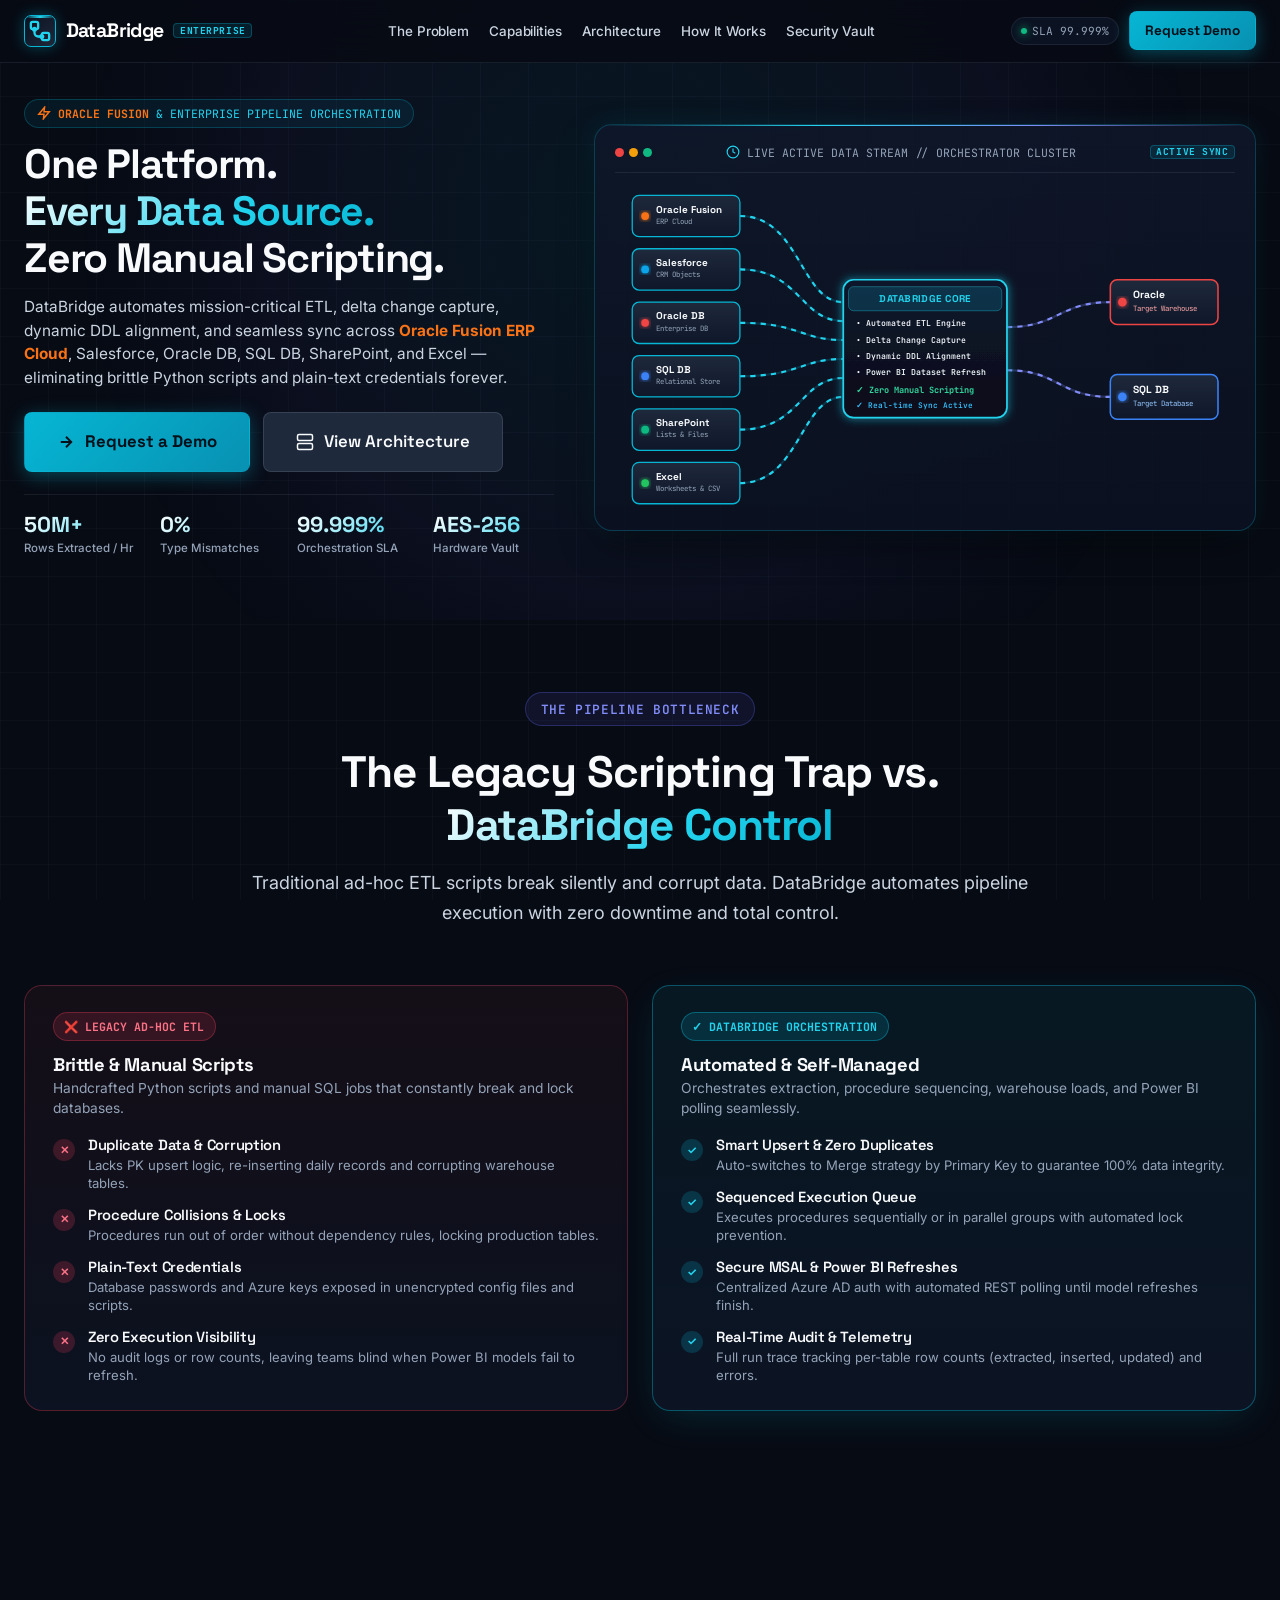
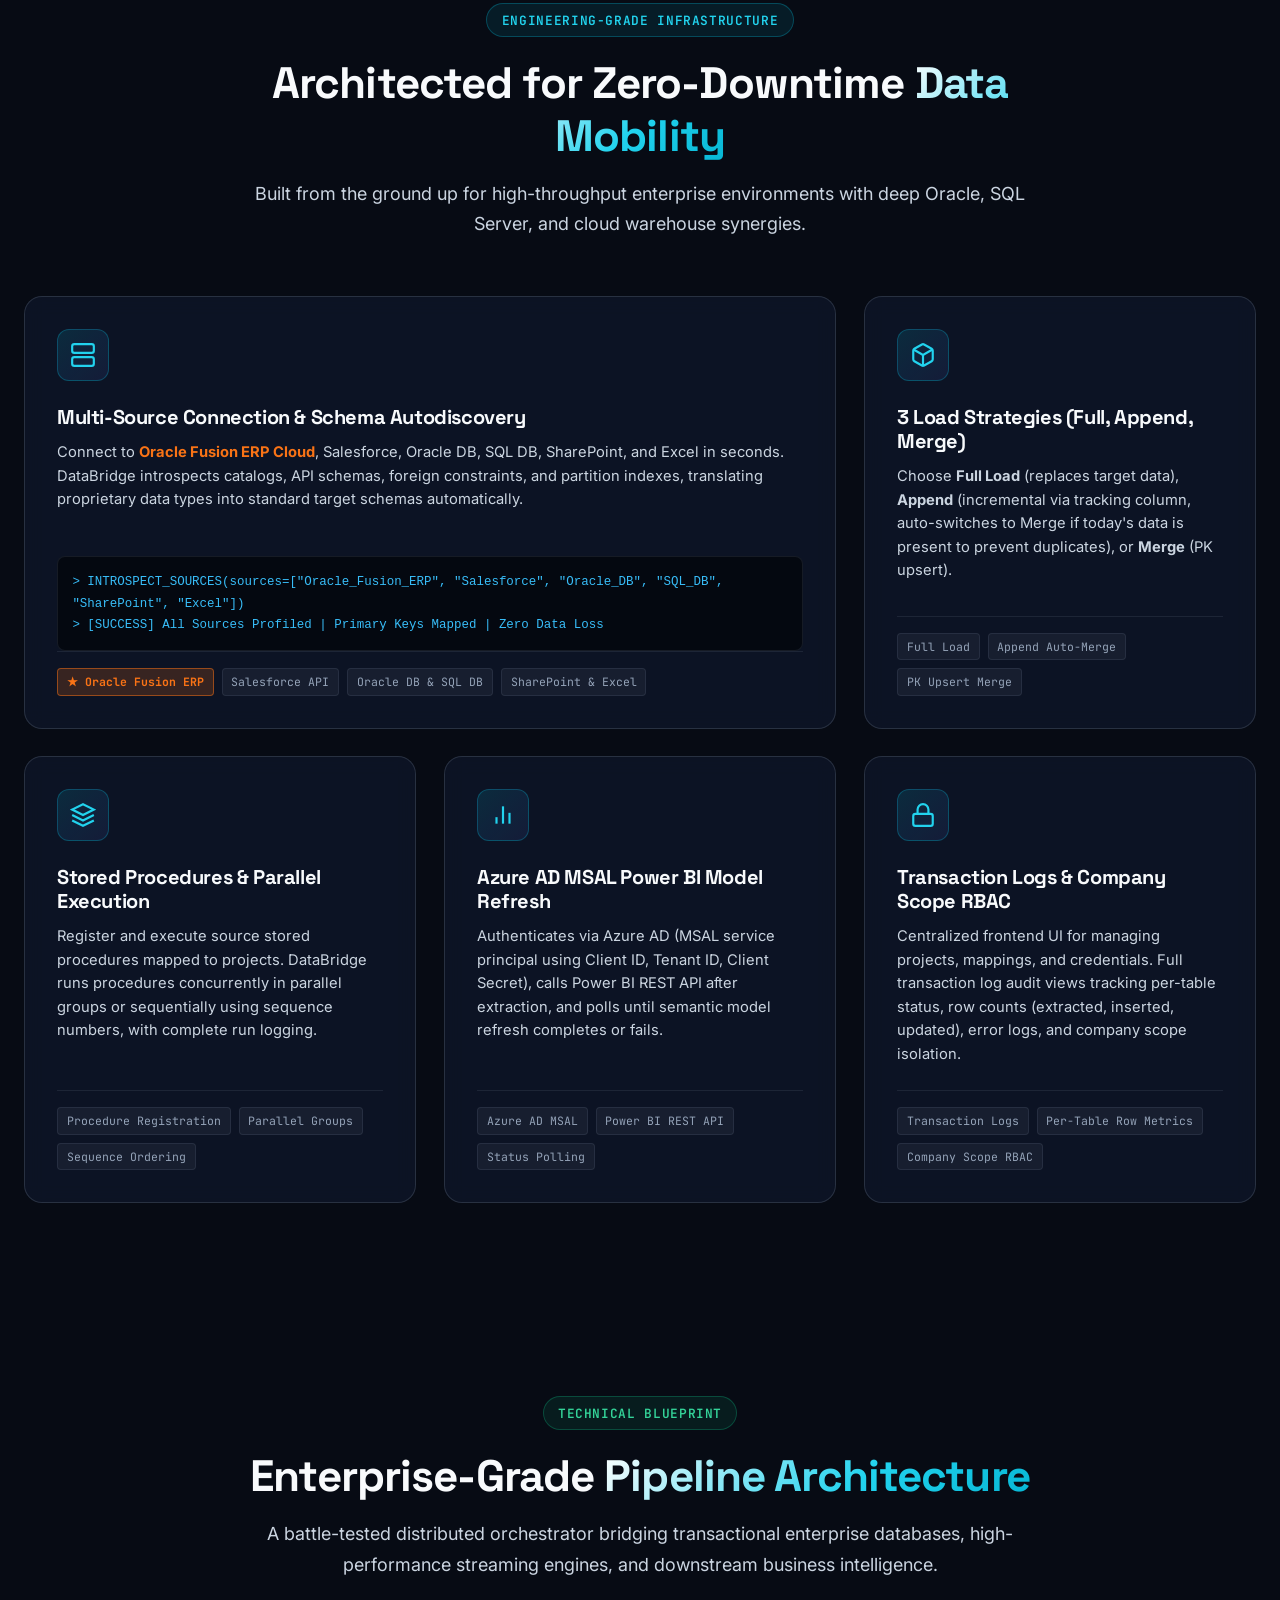
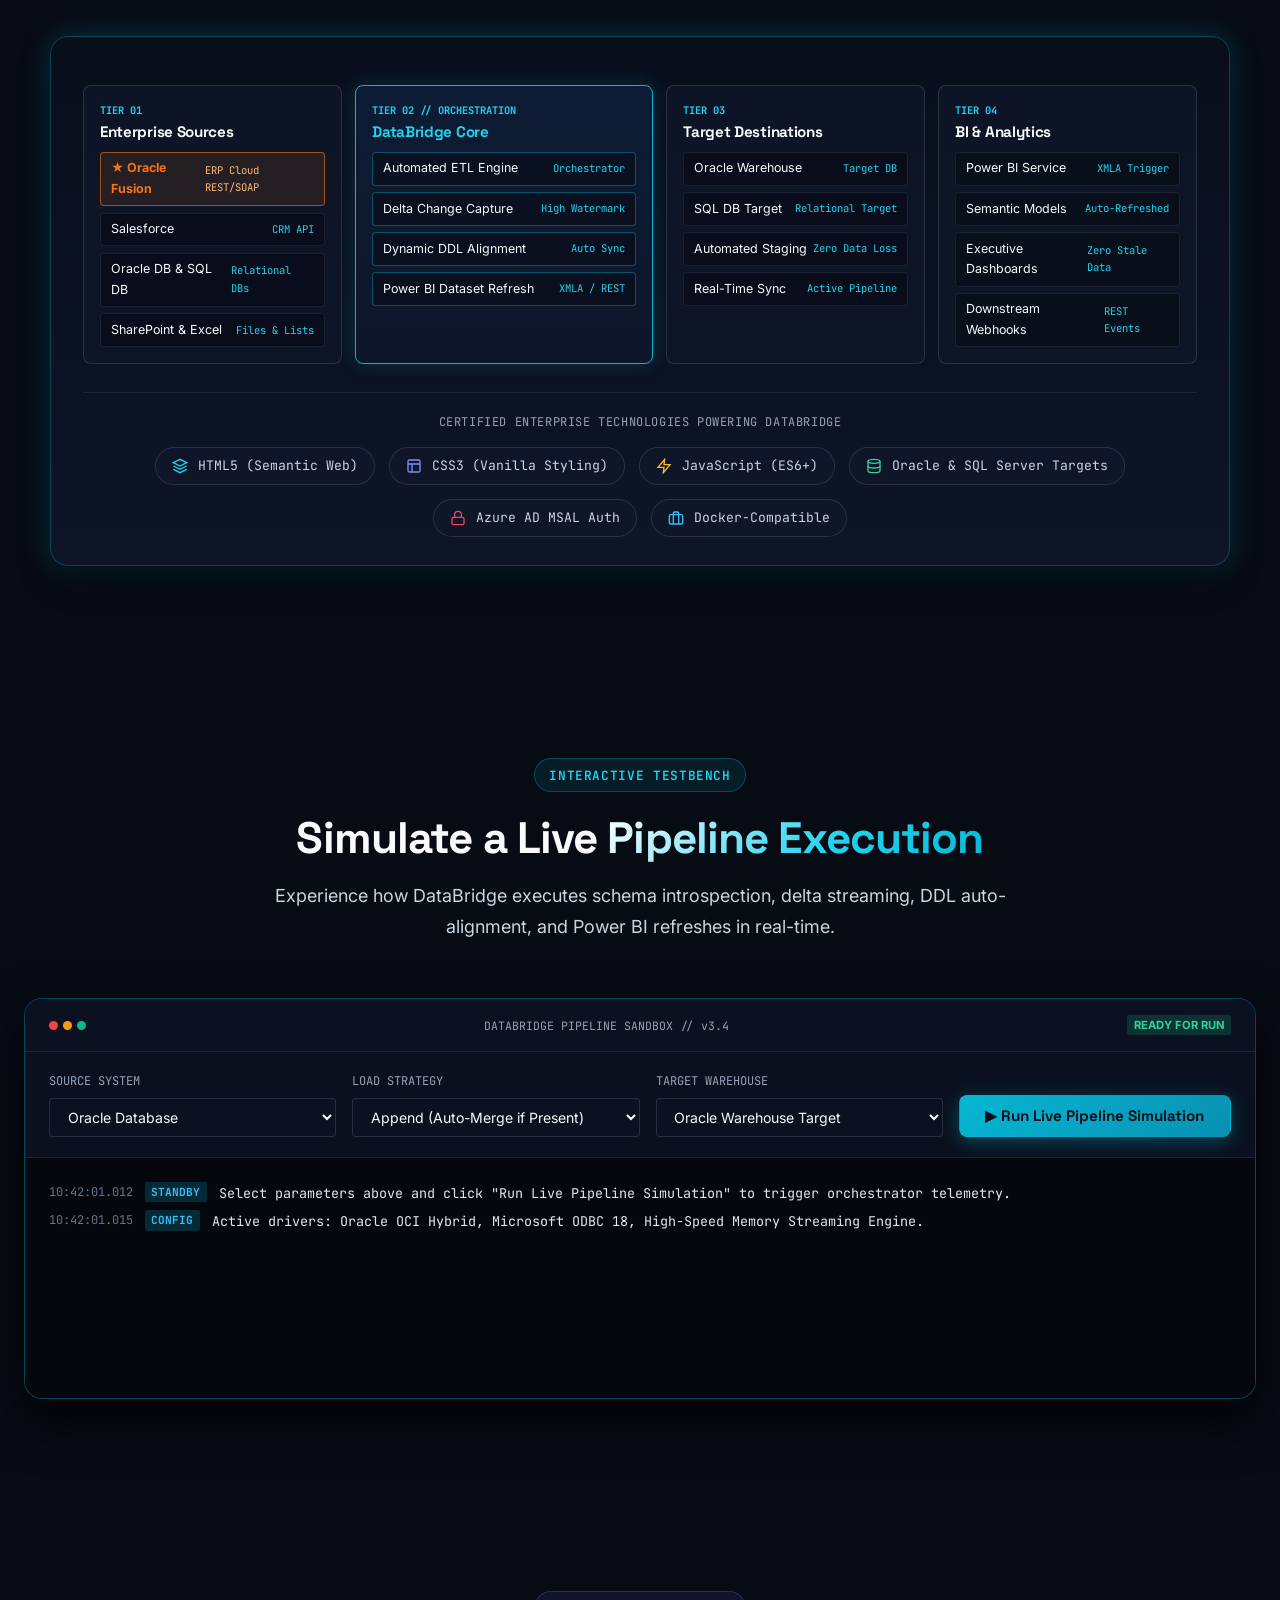
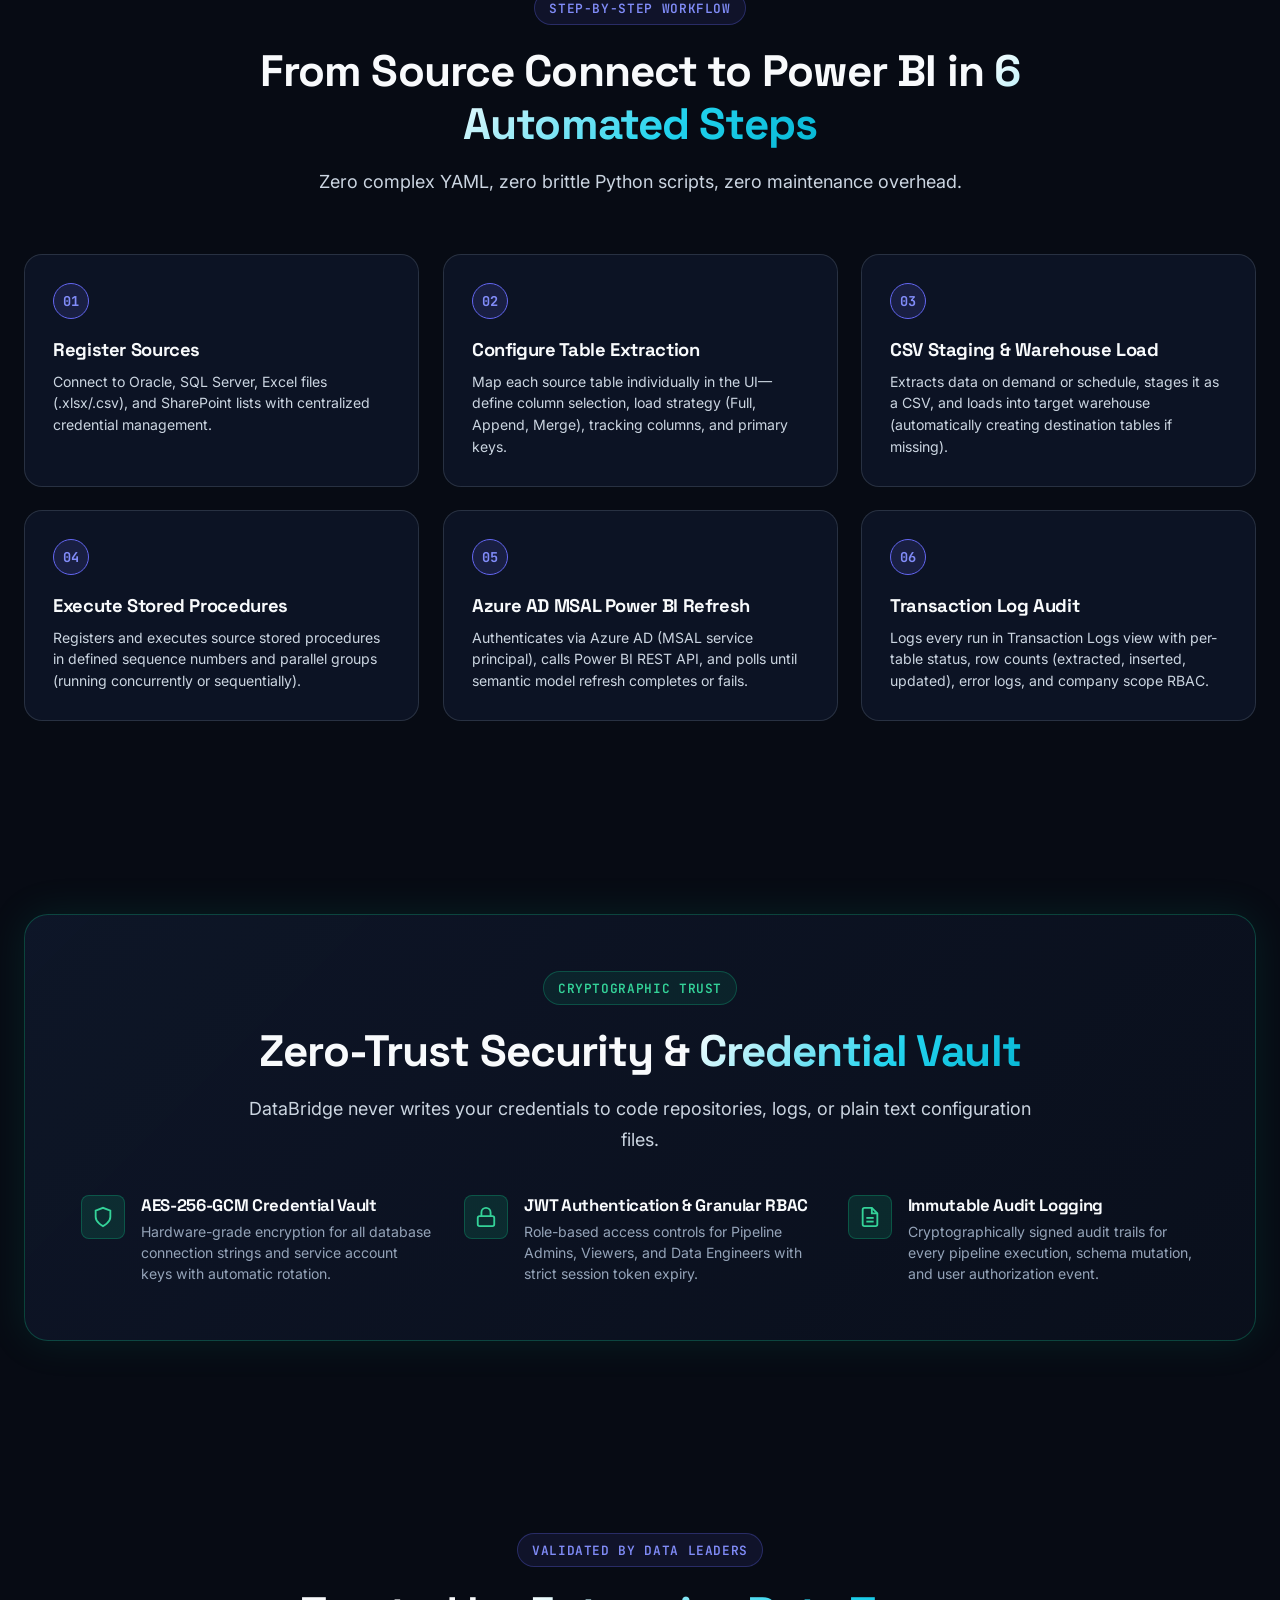
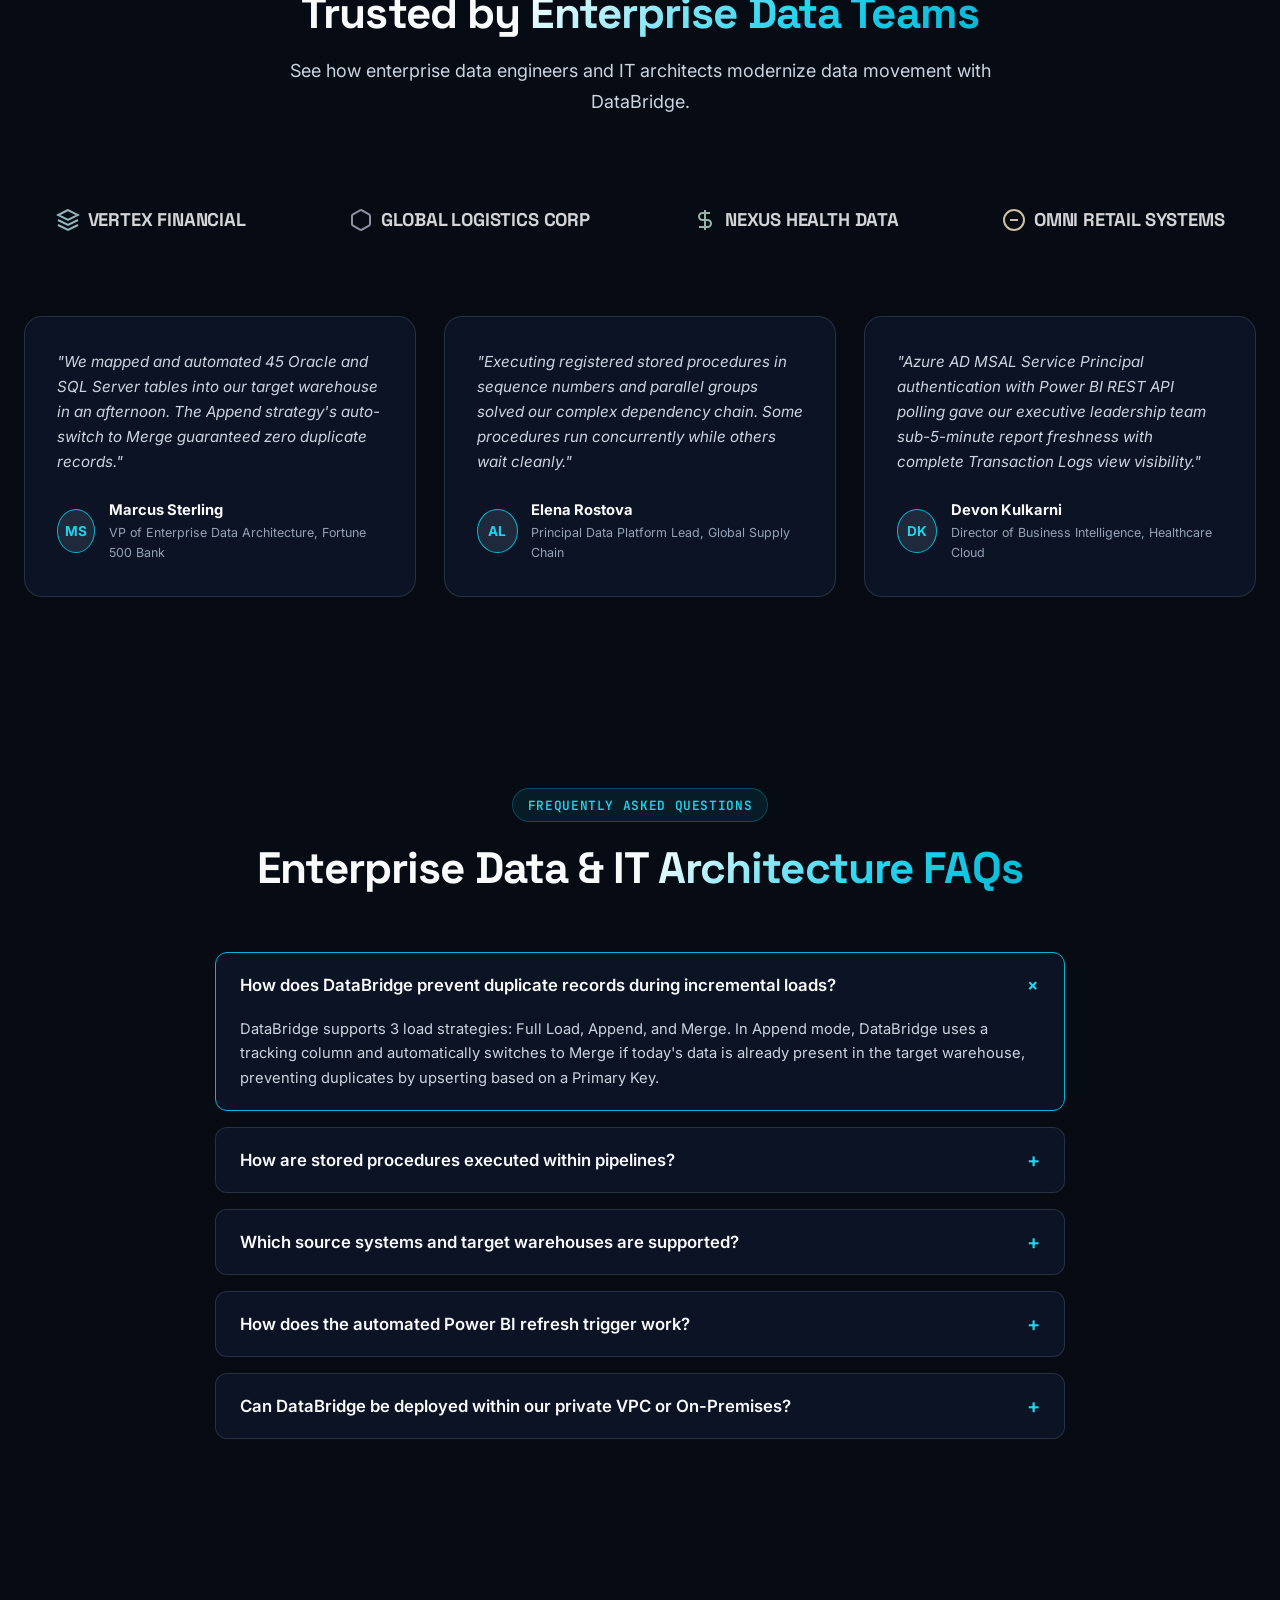
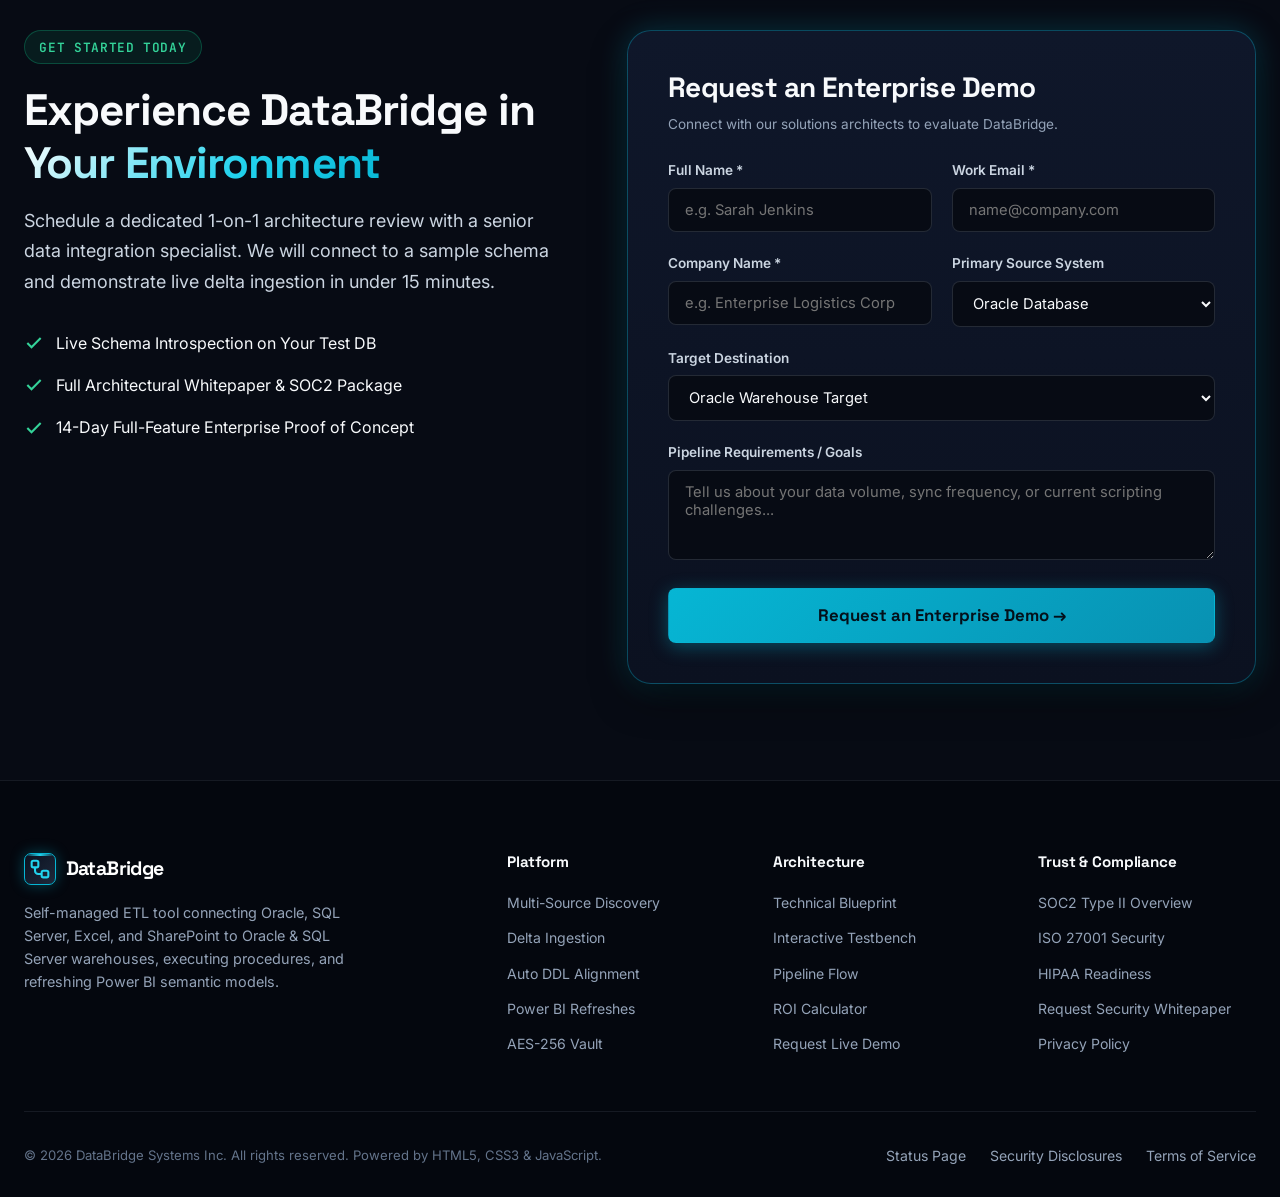
==== commit 22b77346: "refactor: update ROI calculator metrics and refine UI styles for the pipeline comparison section" ====
--- a/index.html
+++ b/index.html
@@ -75,7 +75,6 @@
         <a href="#capabilities" class="nav-link">Capabilities</a>
         <a href="#architecture" class="nav-link">Architecture</a>
         <a href="#how-it-works" class="nav-link">How It Works</a>
-        <a href="#roi" class="nav-link">ROI & Value</a>
         <a href="#security" class="nav-link">Security Vault</a>
       </nav>
 
@@ -113,7 +112,6 @@
       <a href="#capabilities" class="drawer-link">Capabilities</a>
       <a href="#architecture" class="drawer-link">Architecture</a>
       <a href="#how-it-works" class="drawer-link">How It Works</a>
-      <a href="#roi" class="drawer-link">ROI & Value</a>
       <a href="#security" class="drawer-link">Security Vault</a>
       <a href="#demo" class="drawer-link text-cyan">Request Demo</a>
     </div>
@@ -377,7 +375,7 @@
           <span class="section-badge indigo">THE PIPELINE BOTTLENECK</span>
           <h2>The Legacy Scripting Trap vs. <span class="text-gradient-cyan">DataBridge Control</span></h2>
           <p class="section-description">
-            Data teams spend up to 70% of their engineering cycles fixing broken cron scripts, unhandled DDL changes, and stale Power BI reports. Here is why ad-hoc ETL breaks at scale.
+            Traditional ad-hoc ETL scripts break silently and corrupt data. DataBridge automates pipeline execution with zero downtime and total control.
           </p>
         </div>
 
@@ -385,40 +383,40 @@
           
           <!-- Chaos Card (Before DataBridge) -->
           <div class="comparison-card chaos" data-reveal="fade-right">
-            <span class="card-badge bad">❌ LEGACY AD-HOC ETL (THE CHAOS)</span>
-            <h3>Brittle, High-Risk Custom Scripts</h3>
-            <p class="text-muted">Handcrafted Python scripts, SSIS packages, and manual SQL runs that constantly break and lock databases.</p>
+            <span class="card-badge bad">❌ LEGACY AD-HOC ETL</span>
+            <h3>Brittle & Manual Scripts</h3>
+            <p class="text-muted">Handcrafted Python scripts and manual SQL jobs that constantly break and lock databases.</p>
 
             <div class="comparison-list">
               <div class="comparison-item">
                 <div class="comparison-icon bad">✕</div>
                 <div class="comparison-text">
-                  <h4>Duplicate Data & Duplicate Primary Keys</h4>
-                  <p>Ad-hoc incremental scripts lack PK upsert logic, re-inserting today's records and corrupting target warehouse tables.</p>
+                  <h4>Duplicate Data & Corruption</h4>
+                  <p>Lacks PK upsert logic, re-inserting daily records and corrupting warehouse tables.</p>
                 </div>
               </div>
 
               <div class="comparison-item">
                 <div class="comparison-icon bad">✕</div>
                 <div class="comparison-text">
-                  <h4>Uncontrolled Procedure Collisions</h4>
-                  <p>Stored procedures execute out of order without dependency sequencing, causing race conditions and locked tables.</p>
+                  <h4>Procedure Collisions & Locks</h4>
+                  <p>Procedures run out of order without dependency rules, locking production tables.</p>
                 </div>
               </div>
 
               <div class="comparison-item">
                 <div class="comparison-icon bad">✕</div>
                 <div class="comparison-text">
-                  <h4>Plain-Text Azure & DB Credentials</h4>
-                  <p>Azure AD Service Principal keys and database passwords stored in unencrypted config files and scripts.</p>
+                  <h4>Plain-Text Credentials</h4>
+                  <p>Database passwords and Azure keys exposed in unencrypted config files and scripts.</p>
                 </div>
               </div>
 
               <div class="comparison-item">
                 <div class="comparison-icon bad">✕</div>
                 <div class="comparison-text">
-                  <h4>Zero Execution Visibility & Stale Reports</h4>
-                  <p>No per-table row counts or error logging, leaving business intelligence teams unaware when Power BI models fail to refresh.</p>
+                  <h4>Zero Execution Visibility</h4>
+                  <p>No audit logs or row counts, leaving teams blind when Power BI models fail to refresh.</p>
                 </div>
               </div>
             </div>
@@ -426,40 +424,40 @@
 
           <!-- Control Card (With DataBridge) -->
           <div class="comparison-card control" data-reveal="fade-left">
-            <span class="card-badge good">✓ DATABRIDGE ORCHESTRATION (THE CONTROL)</span>
-            <h3>Automated, Self-Managed ETL Engine</h3>
-            <p class="text-muted">Extracts from Oracle, SQL Server, Excel & SharePoint, runs procedures, loads warehouses, and polls Power BI refreshes.</p>
+            <span class="card-badge good">✓ DATABRIDGE ORCHESTRATION</span>
+            <h3>Automated & Self-Managed</h3>
+            <p class="text-muted">Orchestrates extraction, procedure sequencing, warehouse loads, and Power BI polling seamlessly.</p>
 
             <div class="comparison-list">
               <div class="comparison-item">
                 <div class="comparison-icon good">✓</div>
                 <div class="comparison-text">
-                  <h4>Smart Load Strategies (Full, Append, Merge)</h4>
-                  <p>Append automatically switches to Merge if today's data is present, guaranteeing zero duplicates and upserting by Primary Key.</p>
+                  <h4>Smart Upsert & Zero Duplicates</h4>
+                  <p>Auto-switches to Merge strategy by Primary Key to guarantee 100% data integrity.</p>
                 </div>
               </div>
 
               <div class="comparison-item">
                 <div class="comparison-icon good">✓</div>
                 <div class="comparison-text">
-                  <h4>Sequenced Stored Procedure Execution</h4>
-                  <p>Register source procedures mapped to projects, executing concurrently in parallel groups or sequentially by sequence numbers.</p>
+                  <h4>Sequenced Execution Queue</h4>
+                  <p>Executes procedures sequentially or in parallel groups with automated lock prevention.</p>
                 </div>
               </div>
 
               <div class="comparison-item">
                 <div class="comparison-icon good">✓</div>
                 <div class="comparison-text">
-                  <h4>Azure AD MSAL Power BI REST Refreshes</h4>
-                  <p>Centralized Client ID, Tenant ID, and Client Secret authentication with REST API polling until semantic model refresh completes.</p>
+                  <h4>Secure MSAL & Power BI Refreshes</h4>
+                  <p>Centralized Azure AD auth with automated REST polling until model refreshes finish.</p>
                 </div>
               </div>
 
               <div class="comparison-item">
                 <div class="comparison-icon good">✓</div>
                 <div class="comparison-text">
-                  <h4>Transaction Logs & Company Scope RBAC</h4>
-                  <p>Full run audit logs tracking per-table status, row counts (extracted, inserted, updated), error tracebacks, and company isolation.</p>
+                  <h4>Real-Time Audit & Telemetry</h4>
+                  <p>Full run trace tracking per-table row counts (extracted, inserted, updated) and errors.</p>
                 </div>
               </div>
             </div>
@@ -901,90 +899,7 @@
       </div>
     </section>
 
-    <!-- ========================================================================
-         BUSINESS VALUE & INTERACTIVE ROI CALCULATOR
-         ======================================================================== -->
-    <section class="section-wrapper" id="roi">
-      <div class="container">
-        <div class="roi-section-container">
-          
-          <!-- Left: 4 Business Value Cards -->
-          <div class="roi-info-pane" data-reveal="fade-right">
-            <span class="section-badge emerald">MEASURABLE IMPACT</span>
-            <h2>Eliminate Pipeline Overhead. <br><span class="text-gradient-cyan">Accelerate Enterprise ROI.</span></h2>
-            <p class="section-description" style="margin-bottom: 2rem;">
-              Replacing custom-scripted ETL with DataBridge cuts engineering overhead, reduces warehouse compute consumption, and guarantees audit readiness.
-            </p>
-
-            <div class="stats-2x2-grid">
-              <div class="stat-roi-card" data-reveal="fade-up">
-                <div class="stat-roi-num counter-item" data-target="95" data-suffix="%">95%</div>
-                <div class="stat-roi-title">Zero-Code Efficiency</div>
-                <div class="stat-roi-desc">Reduces pipeline onboarding from 3 weeks to under 15 minutes.</div>
-              </div>
-
-              <div class="stat-roi-card" data-reveal="fade-up" style="transition-delay: 0.1s;">
-                <div class="stat-roi-num counter-item" data-target="80" data-suffix="%">80%</div>
-                <div class="stat-roi-title">Minimized DB Strain</div>
-                <div class="stat-roi-desc">Smart delta filters and micro-batching eliminate production locking.</div>
-              </div>
-
-              <div class="stat-roi-card" data-reveal="fade-up" style="transition-delay: 0.2s;">
-                <div class="stat-roi-num counter-item" data-target="100" data-suffix="%">100%</div>
-                <div class="stat-roi-title">Audit Readiness</div>
-                <div class="stat-roi-desc">Complete cryptographic logging of every data transfer and user action.</div>
-              </div>
-
-              <div class="stat-roi-card" data-reveal="fade-up" style="transition-delay: 0.3s;">
-                <div class="stat-roi-num">&lt; 5m</div>
-                <div class="stat-roi-title">Real-Time Reports</div>
-                <div class="stat-roi-desc">Immediate Power BI dataset refreshes upon ingest completion.</div>
-              </div>
-            </div>
-          </div>
-
-          <!-- Right: Interactive ROI / TCO Calculator -->
-          <div class="calculator-box" data-reveal="fade-left">
-            <div class="pipeline-terminal-header" style="margin-bottom: 1.5rem;">
-              <span class="card-badge good">📊 TCO & ROI ESTIMATOR</span>
-              <span class="logo-tag">REAL-TIME</span>
-            </div>
-
-            <div class="slider-group">
-              <div class="slider-header">
-                <span>Source Databases Managed:</span>
-                <span class="slider-value-display" id="val-sources-display">6 Databases</span>
-              </div>
-              <input type="range" min="1" max="30" value="6" class="range-slider" id="slider-sources">
-            </div>
-
-            <div class="slider-group">
-              <div class="slider-header">
-                <span>Monthly Ingestion Volume:</span>
-                <span class="slider-value-display" id="val-volume-display">500 GB / month</span>
-              </div>
-              <input type="range" min="50" max="5000" step="50" value="500" class="range-slider" id="slider-volume">
-            </div>
-
-            <div class="roi-output-panel">
-              <div>
-                <div class="output-value" id="roi-hours-saved">363 hrs / yr</div>
-                <div class="output-label">Engineering Hours Saved</div>
-              </div>
-              <div>
-                <div class="output-value" id="roi-dollars-saved">$36,735</div>
-                <div class="output-label">Estimated Annual Savings</div>
-              </div>
-            </div>
-
-            <div style="margin-top: 1.25rem; font-size: 0.8rem; color: var(--text-muted); text-align: center;">
-              Estimated Break-Even Timeline: <strong style="color: #34D399;" id="roi-breakeven">6 Days</strong> | Based on $95/hr standard data engineering rate.
-            </div>
-          </div>
-
-        </div>
-      </div>
-    </section>
+
 
     <!-- ========================================================================
          SECURITY, COMPLIANCE & VAULT HIGHLIGHT
--- a/styles.css
+++ b/styles.css
@@ -941,8 +941,8 @@
 .chaos-control-grid {
   display: grid;
   grid-template-columns: 1fr 1fr;
-  gap: 2rem;
-  margin-top: 2.5rem;
+  gap: 1.5rem;
+  margin-top: 2rem;
 }
 
 @media (max-width: 900px) {
@@ -953,10 +953,22 @@
 
 .comparison-card {
   border-radius: var(--radius-lg);
-  padding: 2.25rem;
+  padding: 1.6rem 1.75rem;
   position: relative;
   overflow: hidden;
-  transition: transform var(--transition-normal);
+  transition: transform var(--transition-normal), box-shadow var(--transition-normal);
+}
+
+.comparison-card h3 {
+  font-size: 1.15rem;
+  font-weight: 700;
+  margin-bottom: 0.2rem;
+}
+
+.comparison-card > p.text-muted {
+  font-size: 0.86rem;
+  line-height: 1.4;
+  margin-bottom: 0.5rem;
 }
 
 .comparison-card.chaos {
@@ -973,13 +985,13 @@
 .card-badge {
   display: inline-flex;
   align-items: center;
-  gap: 0.4rem;
-  padding: 0.3rem 0.75rem;
+  gap: 0.35rem;
+  padding: 0.25rem 0.65rem;
   border-radius: var(--radius-full);
   font-family: var(--font-mono);
-  font-size: 0.75rem;
+  font-size: 0.72rem;
   font-weight: 700;
-  margin-bottom: 1.25rem;
+  margin-bottom: 0.85rem;
 }
 
 .card-badge.bad {
@@ -997,26 +1009,27 @@
 .comparison-list {
   display: flex;
   flex-direction: column;
-  gap: 1.25rem;
-  margin-top: 1.75rem;
+  gap: 0.9rem;
+  margin-top: 1.2rem;
 }
 
 .comparison-item {
   display: flex;
   align-items: flex-start;
-  gap: 1rem;
+  gap: 0.8rem;
 }
 
 .comparison-icon {
-  width: 24px;
-  height: 24px;
+  width: 22px;
+  height: 22px;
   border-radius: 50%;
   display: flex;
   align-items: center;
   justify-content: center;
   flex-shrink: 0;
-  margin-top: 0.15rem;
-  font-size: 0.75rem;
+  margin-top: 0.1rem;
+  font-size: 0.7rem;
+  font-weight: 700;
 }
 
 .comparison-icon.bad {
@@ -1030,15 +1043,16 @@
 }
 
 .comparison-text h4 {
-  font-size: 1rem;
+  font-size: 0.92rem;
   font-weight: 600;
-  margin-bottom: 0.25rem;
+  margin-bottom: 0.15rem;
+  color: var(--text-primary);
 }
 
 .comparison-text p {
-  font-size: 0.88rem;
+  font-size: 0.82rem;
   color: var(--text-muted);
-  line-height: 1.5;
+  line-height: 1.35;
 }
 
 /* --------------------------------------------------------------------------
@@ -1154,25 +1168,27 @@
 .architecture-box {
   background: linear-gradient(180deg, #090E1B 0%, #0D1527 100%);
   border: 1px solid rgba(6, 182, 212, 0.3);
-  border-radius: var(--radius-xl);
-  padding: 3rem;
-  box-shadow: 0 25px 60px -15px rgba(0, 0, 0, 0.8), var(--shadow-glow-cyan);
+  border-radius: var(--radius-lg);
+  padding: 1.75rem 2rem;
+  box-shadow: 0 15px 40px -15px rgba(0, 0, 0, 0.8), var(--shadow-glow-cyan);
   position: relative;
+  max-width: 1180px;
+  margin: 0 auto;
 }
 
 @media (max-width: 768px) {
   .architecture-box {
-    padding: 1.5rem;
+    padding: 1.25rem;
   }
 }
 
 .architecture-diagram-wrapper {
   display: grid;
-  grid-template-columns: 1fr 1.3fr 1fr 1fr;
-  gap: 1.5rem;
+  grid-template-columns: 1fr 1.15fr 1fr 1fr;
+  gap: 0.85rem;
   align-items: stretch;
   position: relative;
-  margin-top: 2rem;
+  margin-top: 1.25rem;
 }
 
 @media (max-width: 1024px) {
@@ -1190,8 +1206,8 @@
 .arch-tier-card {
   background: rgba(15, 23, 42, 0.75);
   border: 1px solid var(--border-default);
-  border-radius: var(--radius-md);
-  padding: 1.5rem;
+  border-radius: var(--radius-sm);
+  padding: 1rem;
   display: flex;
   flex-direction: column;
   position: relative;
@@ -1206,29 +1222,29 @@
 .arch-tier-card.featured {
   background: linear-gradient(180deg, rgba(14, 30, 56, 0.9) 0%, rgba(15, 23, 42, 0.95) 100%);
   border: 1.5px solid var(--accent-cyan);
-  box-shadow: 0 0 25px rgba(6, 182, 212, 0.2);
+  box-shadow: 0 0 18px rgba(6, 182, 212, 0.2);
 }
 
 .tier-number {
   font-family: var(--font-mono);
-  font-size: 0.72rem;
+  font-size: 0.65rem;
   color: var(--accent-cyan-light);
   font-weight: 700;
-  margin-bottom: 0.5rem;
+  margin-bottom: 0.25rem;
 }
 
 .tier-title {
-  font-size: 1.1rem;
-  margin-bottom: 1rem;
-  display: flex;
-  align-items: center;
-  gap: 0.5rem;
+  font-size: 0.95rem;
+  margin-bottom: 0.65rem;
+  display: flex;
+  align-items: center;
+  gap: 0.4rem;
 }
 
 .tier-items-list {
   display: flex;
   flex-direction: column;
-  gap: 0.65rem;
+  gap: 0.4rem;
   flex-grow: 1;
 }
 
@@ -1236,8 +1252,8 @@
   background: rgba(7, 11, 20, 0.6);
   border: 1px solid var(--border-subtle);
   border-radius: var(--radius-xs);
-  padding: 0.5rem 0.75rem;
-  font-size: 0.82rem;
+  padding: 0.35rem 0.6rem;
+  font-size: 0.78rem;
   display: flex;
   align-items: center;
   justify-content: space-between;
@@ -1245,24 +1261,24 @@
 
 .tier-item-pill span.sub {
   font-family: var(--font-mono);
-  font-size: 0.7rem;
+  font-size: 0.66rem;
   color: var(--accent-cyan-light);
 }
 
 /* Tech Stack Badges Strip */
 .tech-stack-strip {
-  margin-top: 3rem;
-  padding-top: 2rem;
+  margin-top: 1.75rem;
+  padding-top: 1.25rem;
   border-top: 1px solid var(--border-subtle);
 }
 
 .tech-stack-title {
   font-family: var(--font-mono);
-  font-size: 0.8rem;
+  font-size: 0.75rem;
   text-transform: uppercase;
   color: var(--text-muted);
   text-align: center;
-  margin-bottom: 1.25rem;
+  margin-bottom: 0.85rem;
   letter-spacing: 0.05em;
 }
 
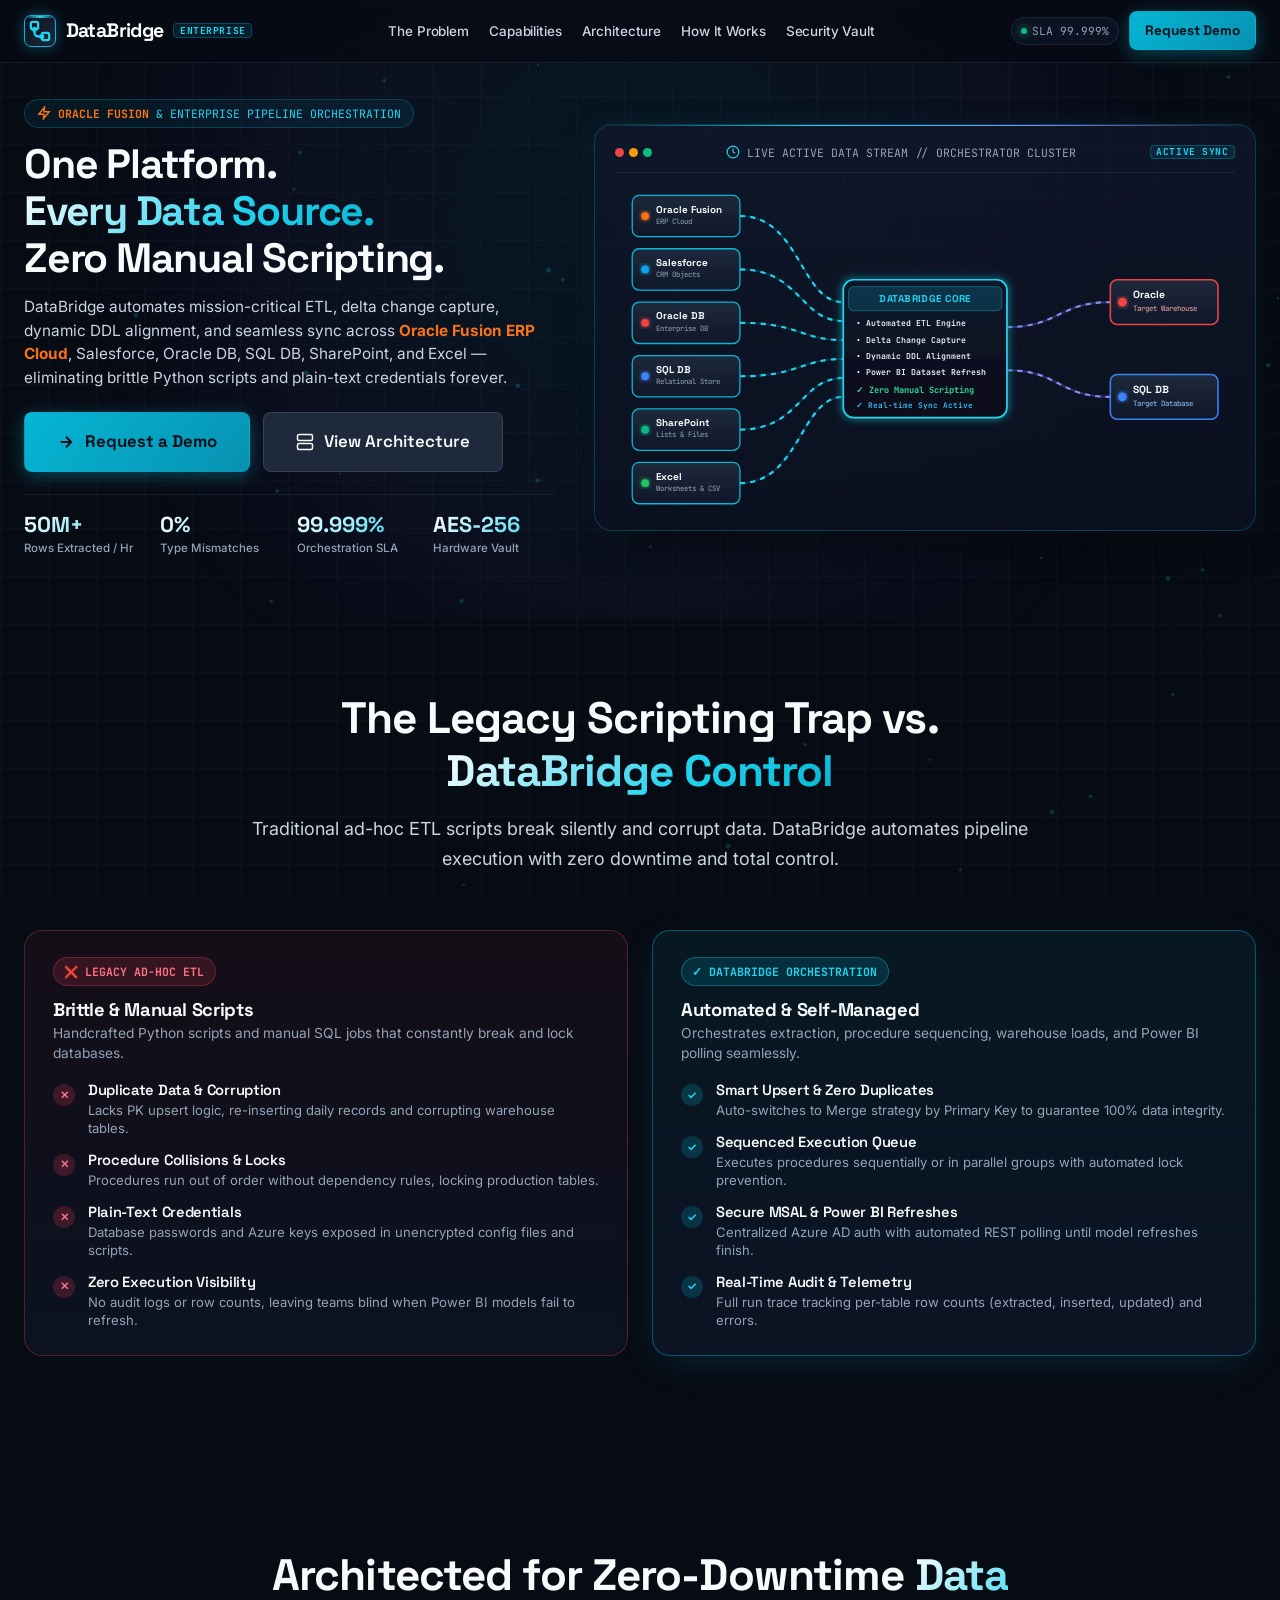
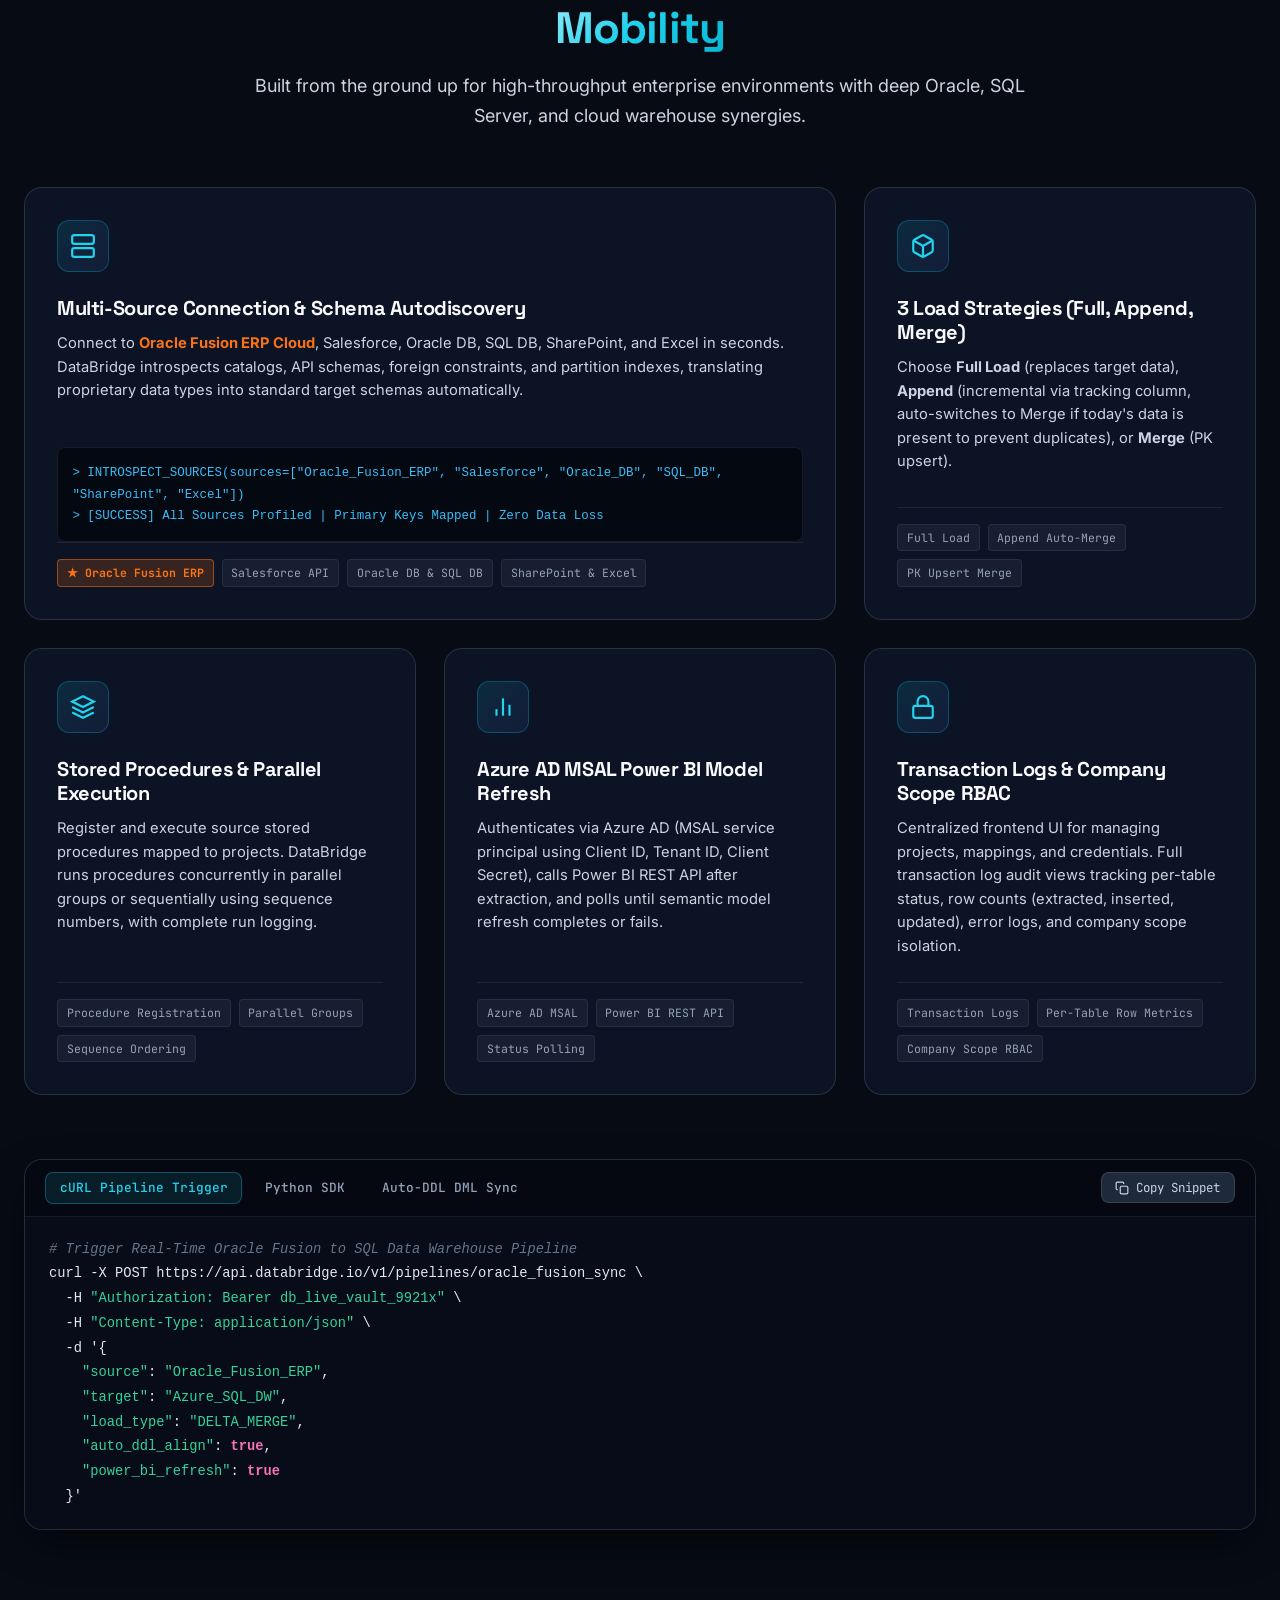
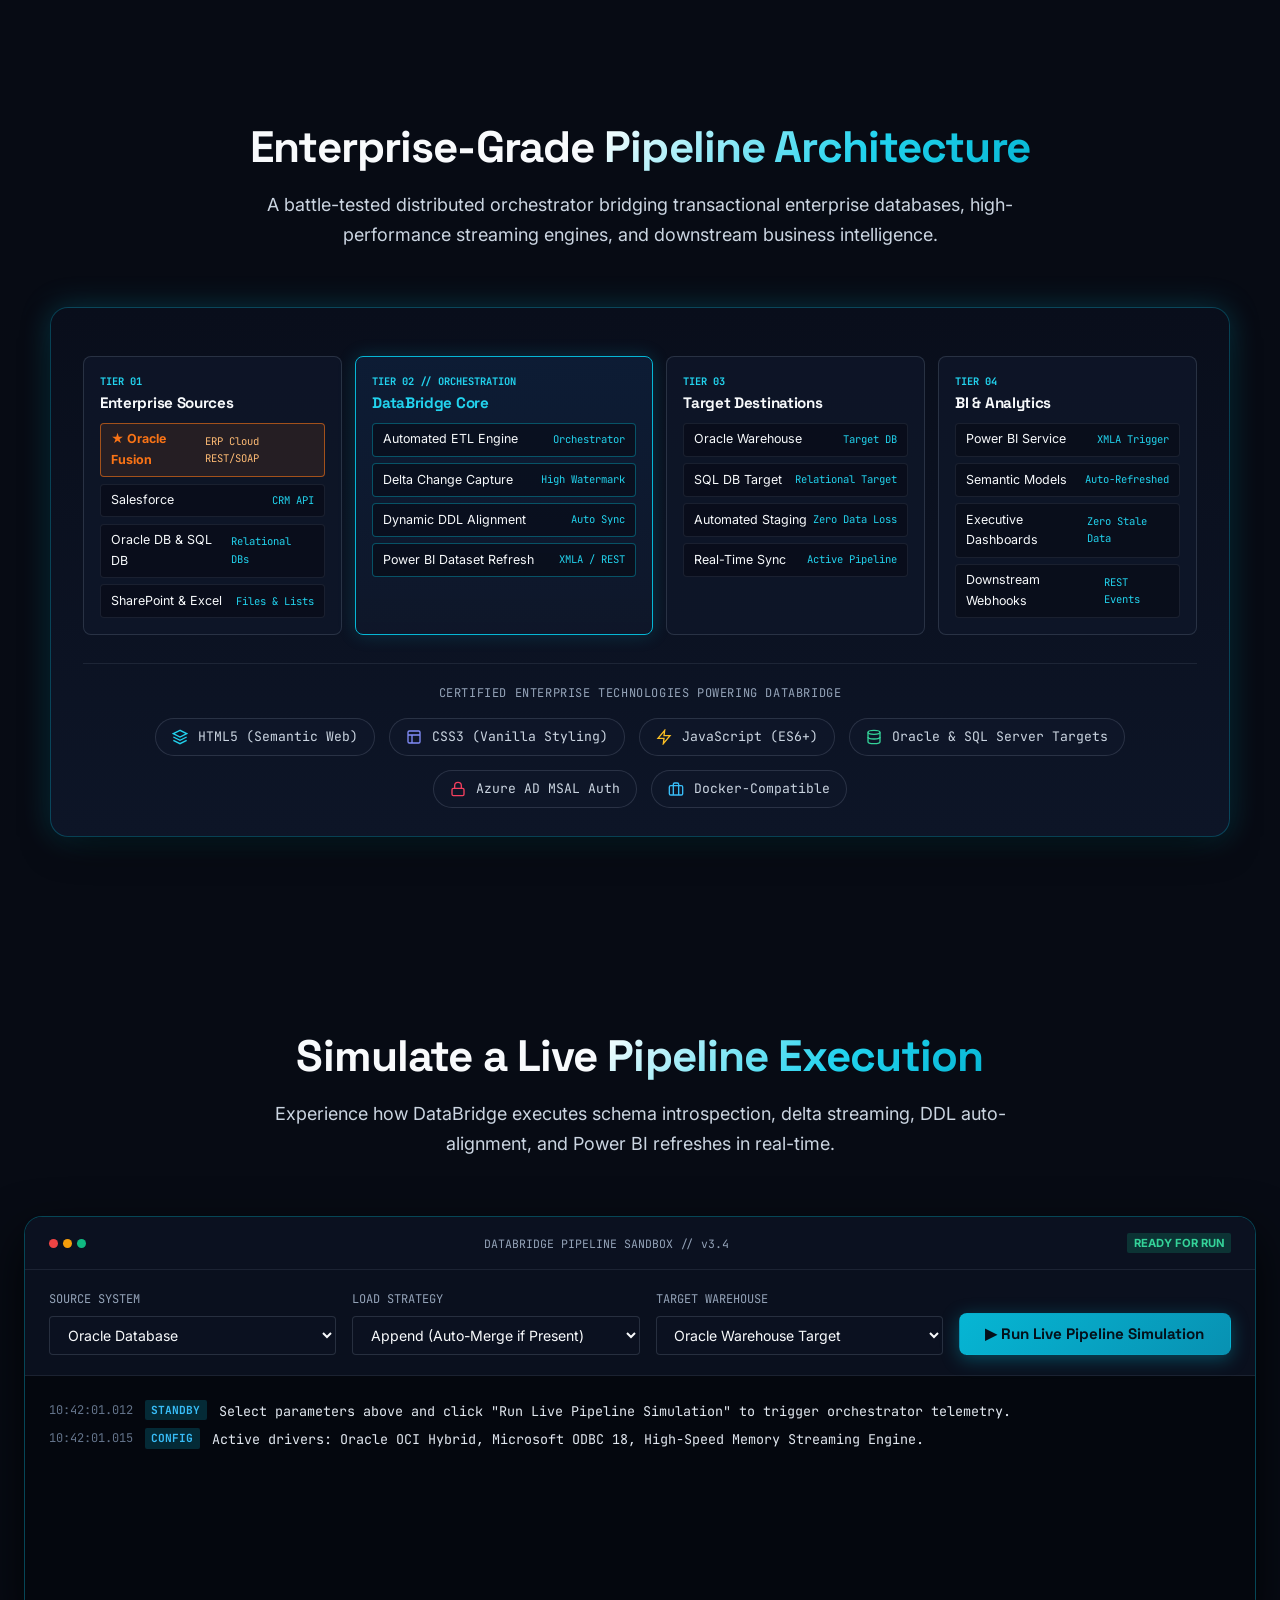
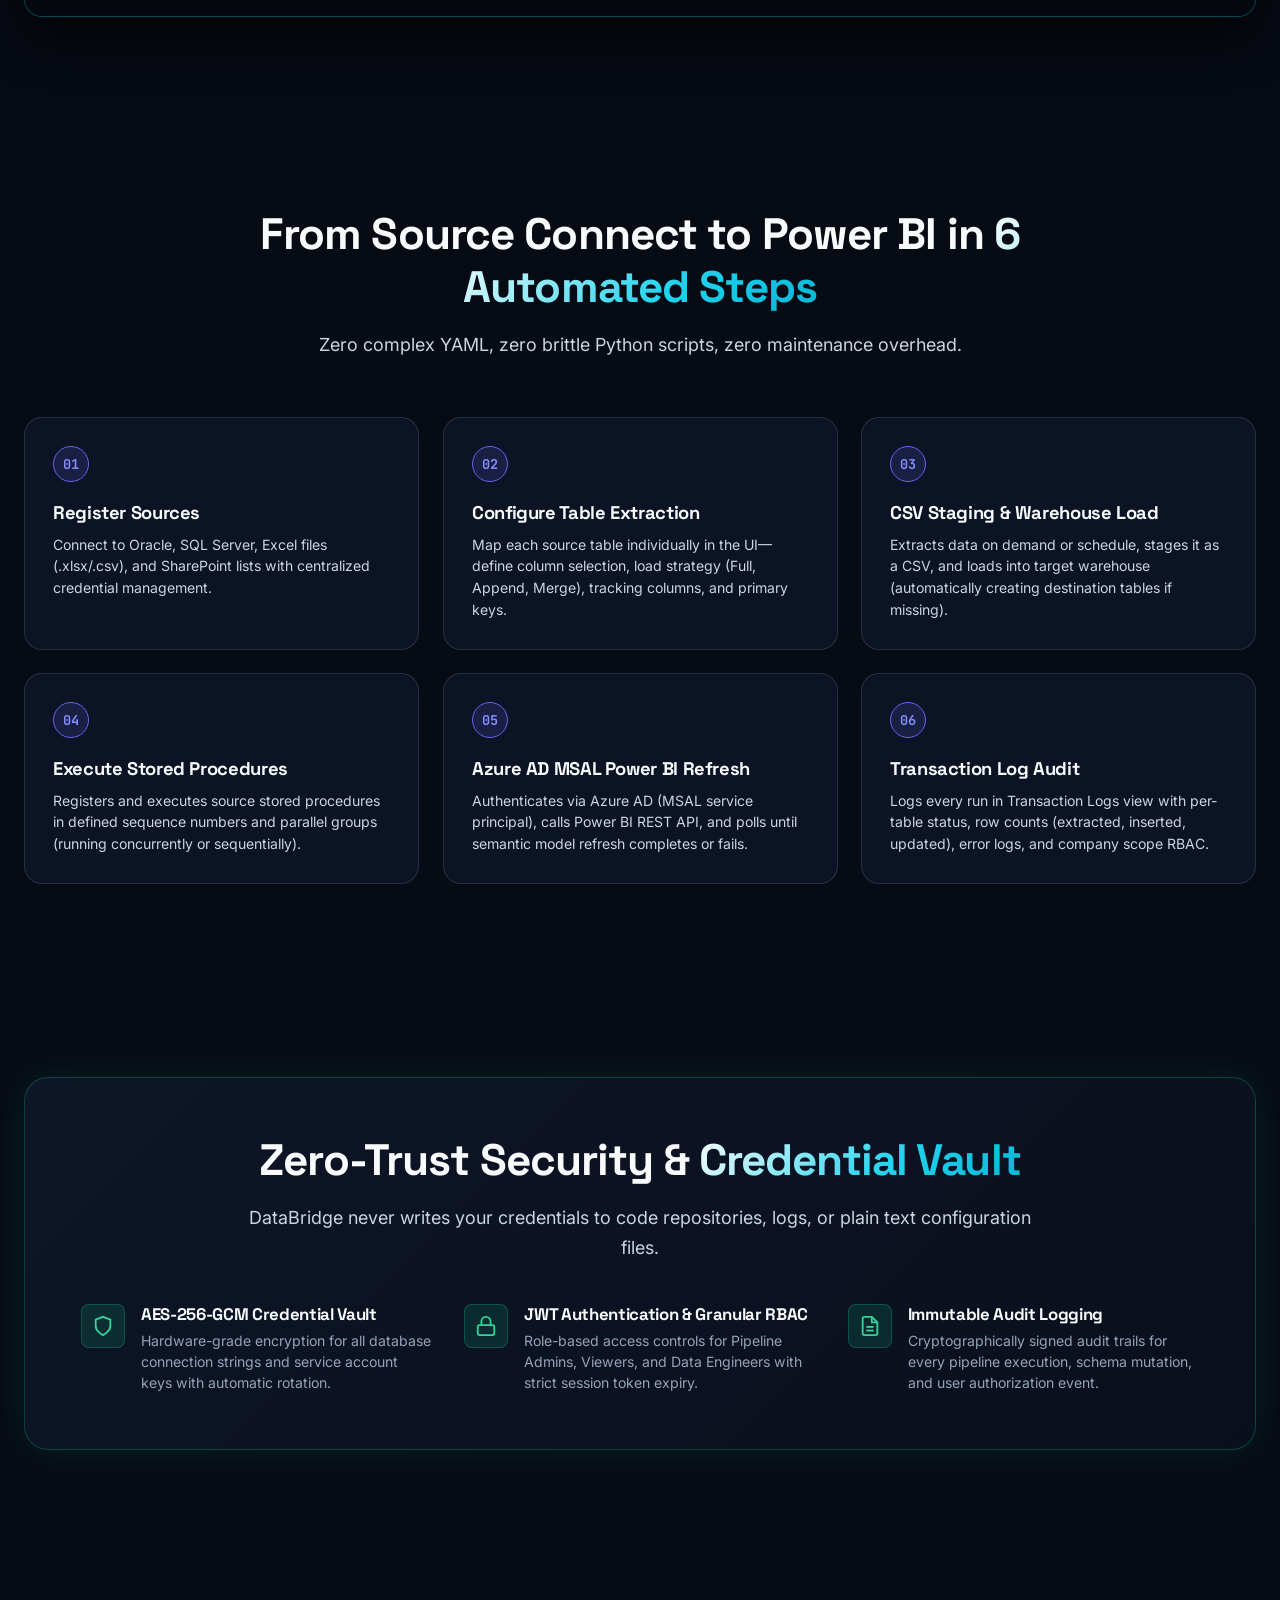
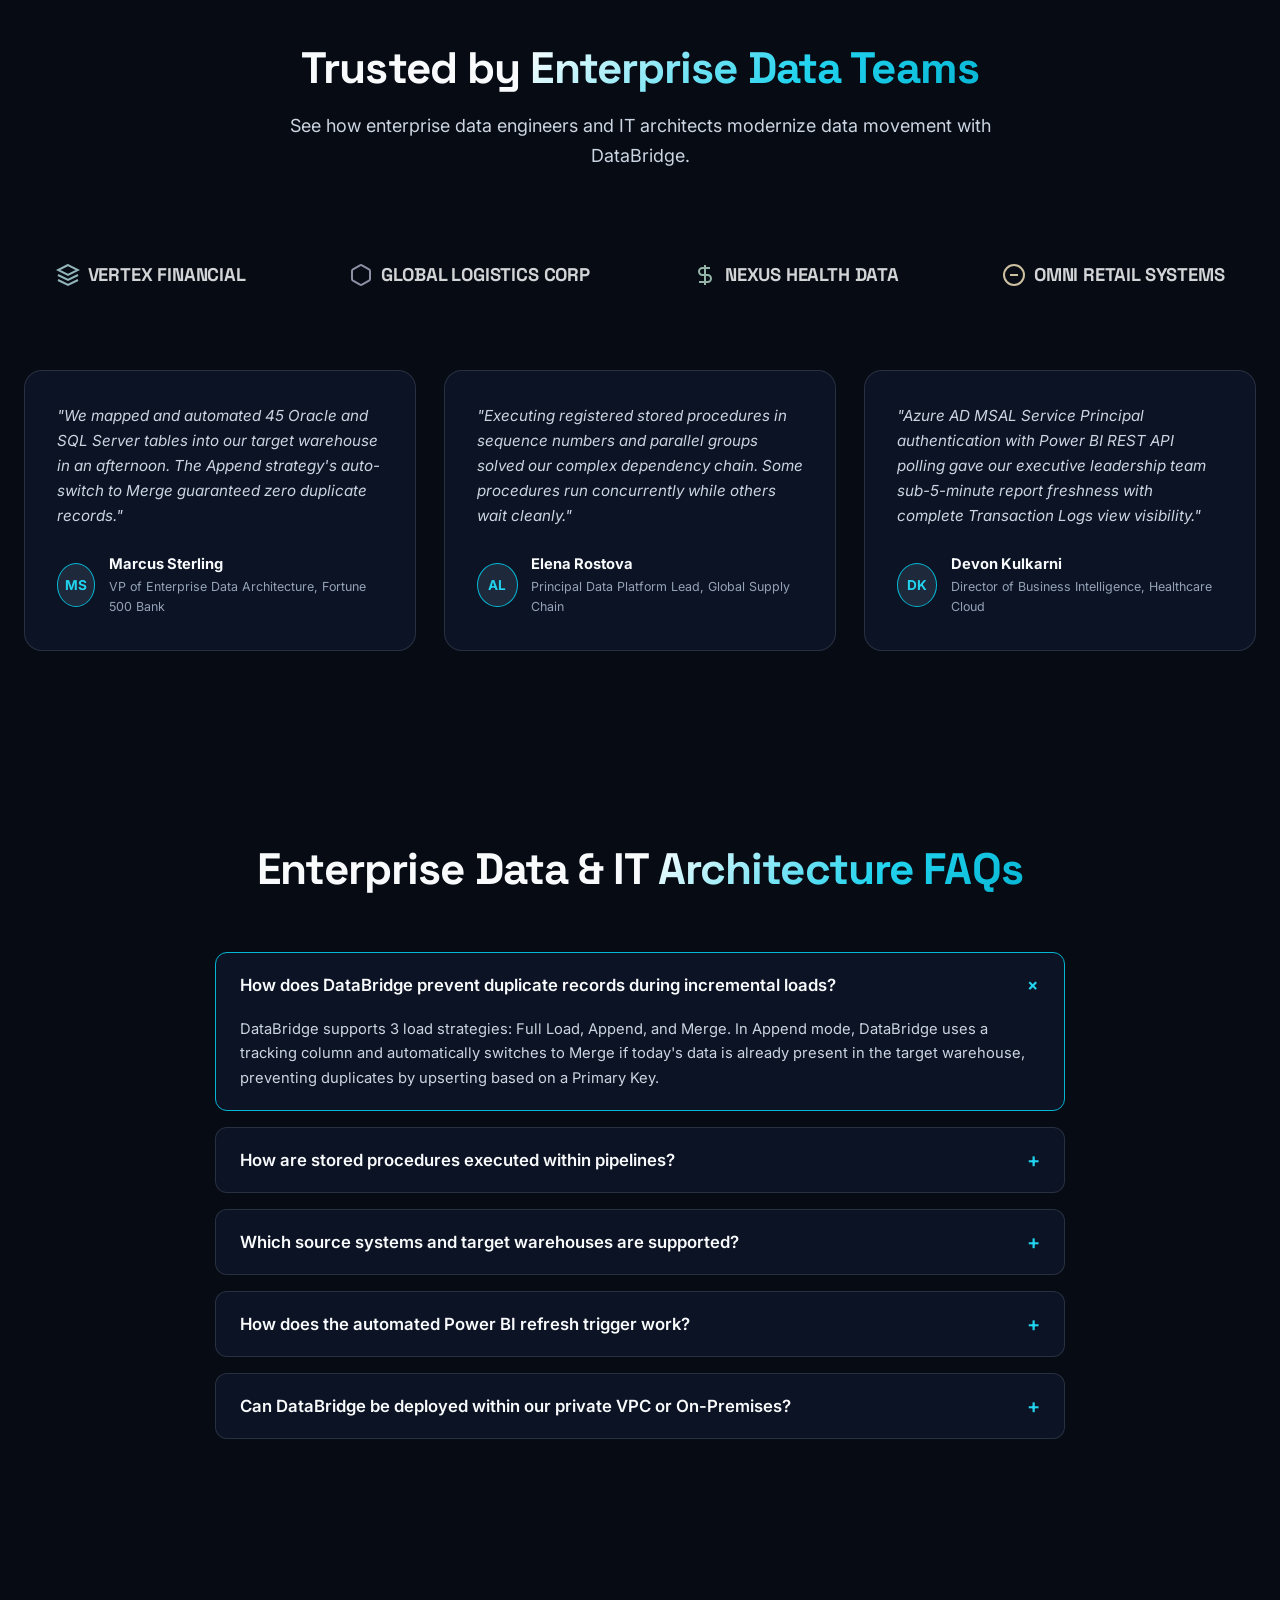
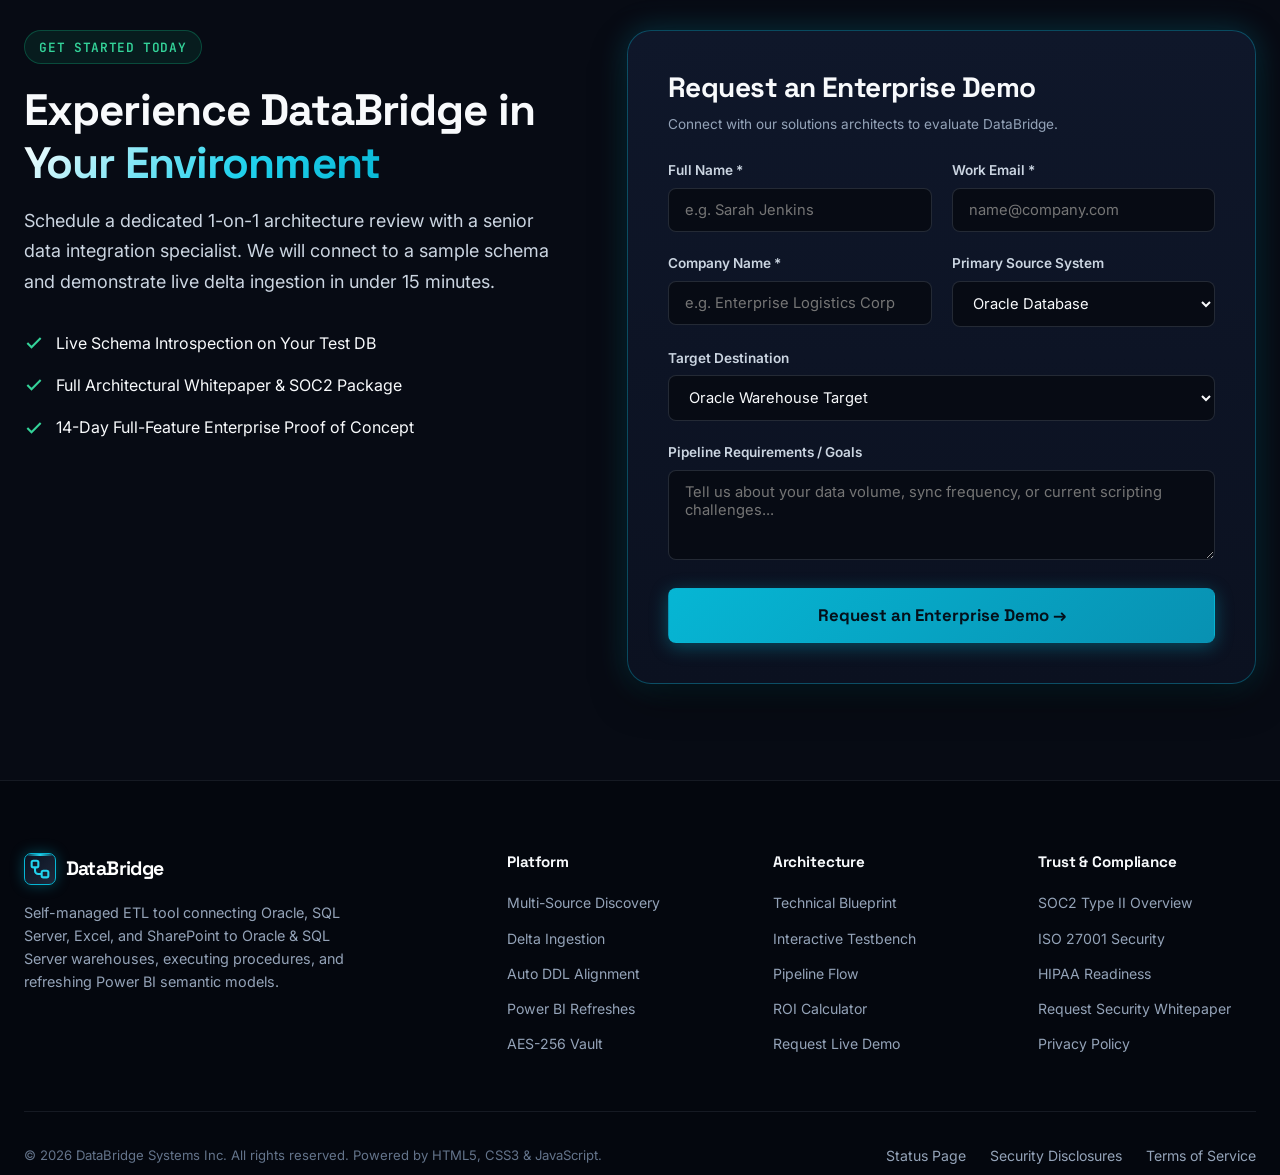
==== commit 3eee83d9: "feat: implement interactive UI enhancements including scroll progress, ambient particle canvas, card" ====
--- a/index.html
+++ b/index.html
@@ -50,6 +50,11 @@
 </head>
 <body>
 
+  <!-- Top Scroll Progress Bar -->
+  <div class="scroll-progress-bar" id="scroll-progress"></div>
+
+  <!-- Background Ambient Particle Canvas -->
+  <canvas id="ambient-canvas"></canvas>
 
   <!-- Sticky Navbar -->
   <header class="navbar">
@@ -280,7 +285,7 @@
 
                 <!-- SOURCE NODES (Left Tier - 6 Items) -->
                 <!-- Node 1: Oracle Fusion -->
-                <g class="pulse-node">
+                <g class="pulse-node" data-tooltip-title="Oracle Fusion ERP Cloud" data-tooltip-desc="High-throughput BIP / REST extract with automated pagination, token refresh, and delta change capture." data-tooltip-stat="EXTRACT SLA < 2.4s // 1.2M rows/min">
                   <rect x="20" y="12" width="125" height="48" rx="8" fill="url(#nodeBg)" stroke="#06B6D4" stroke-width="1.5" />
                   <circle cx="35" cy="36" r="4.5" fill="#F97316" filter="url(#glowNode)" />
                   <text x="48" y="32" fill="#F8FAFC" font-family="'Space Grotesk', sans-serif" font-size="11.5" font-weight="700">Oracle Fusion</text>
@@ -288,7 +293,7 @@
                 </g>
 
                 <!-- Node 2: Salesforce -->
-                <g class="pulse-node">
+                <g class="pulse-node" data-tooltip-title="Salesforce CRM API" data-tooltip-desc="Bulk API 2.0 streaming ingestion with automatic object schema mapping and OAuth 2.0 PKCE flow." data-tooltip-stat="STREAMING LATENCY < 450ms">
                   <rect x="20" y="74" width="125" height="48" rx="8" fill="url(#nodeBg)" stroke="#06B6D4" stroke-width="1.5" />
                   <circle cx="35" cy="98" r="4.5" fill="#0EA5E9" filter="url(#glowNode)" />
                   <text x="48" y="94" fill="#F8FAFC" font-family="'Space Grotesk', sans-serif" font-size="11.5" font-weight="700">Salesforce</text>
@@ -296,7 +301,7 @@
                 </g>
 
                 <!-- Node 3: Oracle DB -->
-                <g class="pulse-node">
+                <g class="pulse-node" data-tooltip-title="Oracle Enterprise Database" data-tooltip-desc="LogMiner CDC log parsing and high-speed OCI Native Driver direct buffer reads." data-tooltip-stat="ZERO LOCK INGESTION // CDC ACTIVE">
                   <rect x="20" y="136" width="125" height="48" rx="8" fill="url(#nodeBg)" stroke="#06B6D4" stroke-width="1.5" />
                   <circle cx="35" cy="160" r="4.5" fill="#EF4444" filter="url(#glowNode)" />
                   <text x="48" y="156" fill="#F8FAFC" font-family="'Space Grotesk', sans-serif" font-size="11.5" font-weight="700">Oracle DB</text>
@@ -304,7 +309,7 @@
                 </g>
 
                 <!-- Node 4: SQL DB -->
-                <g class="pulse-node">
+                <g class="pulse-node" data-tooltip-title="Microsoft SQL Server" data-tooltip-desc="SqlBulkCopy and Change Tracking (CT) engine with automatic rowversion state tracking." data-tooltip-stat="BULK INSERT 50K ROWS/SEC">
                   <rect x="20" y="198" width="125" height="48" rx="8" fill="url(#nodeBg)" stroke="#06B6D4" stroke-width="1.5" />
                   <circle cx="35" cy="222" r="4.5" fill="#3B82F6" filter="url(#glowNode)" />
                   <text x="48" y="218" fill="#F8FAFC" font-family="'Space Grotesk', sans-serif" font-size="11.5" font-weight="700">SQL DB</text>
@@ -312,7 +317,7 @@
                 </g>
 
                 <!-- Node 5: SharePoint -->
-                <g class="pulse-node">
+                <g class="pulse-node" data-tooltip-title="Microsoft SharePoint Lists" data-tooltip-desc="Graph API delta queries for SharePoint lists and file metadata synchronization." data-tooltip-stat="AUTO-RECONCILIATION ENABLED">
                   <rect x="20" y="260" width="125" height="48" rx="8" fill="url(#nodeBg)" stroke="#06B6D4" stroke-width="1.5" />
                   <circle cx="35" cy="284" r="4.5" fill="#10B981" filter="url(#glowNode)" />
                   <text x="48" y="280" fill="#F8FAFC" font-family="'Space Grotesk', sans-serif" font-size="11.5" font-weight="700">SharePoint</text>
@@ -320,7 +325,7 @@
                 </g>
 
                 <!-- Node 6: Excel -->
-                <g class="pulse-node">
+                <g class="pulse-node" data-tooltip-title="Excel & CSV Streaming" data-tooltip-desc="In-memory OpenXML streaming parser with header validation and data type inferencing." data-tooltip-stat="ZERO SHEETS LIMITATION">
                   <rect x="20" y="322" width="125" height="48" rx="8" fill="url(#nodeBg)" stroke="#06B6D4" stroke-width="1.5" />
                   <circle cx="35" cy="346" r="4.5" fill="#22C55E" filter="url(#glowNode)" />
                   <text x="48" y="342" fill="#F8FAFC" font-family="'Space Grotesk', sans-serif" font-size="11.5" font-weight="700">Excel</text>
@@ -328,7 +333,7 @@
                 </g>
 
                 <!-- CENTER NODE: DATABRIDGE CORE -->
-                <g filter="url(#glowCyan)">
+                <g filter="url(#glowCyan)" class="pulse-node" data-tooltip-title="DataBridge Core Ingestion Engine" data-tooltip-desc="Multi-threaded pipeline orchestrator with automatic DDL column drift alignment and Power BI dataset XMLA refresh." data-tooltip-stat="CLUSTER SLA 99.999% // AES-256 VAULT">
                   <rect x="265" y="110" width="190" height="160" rx="12" fill="url(#coreBg)" stroke="#22D3EE" stroke-width="2" />
                   <rect x="271" y="118" width="178" height="28" rx="6" fill="rgba(6, 182, 212, 0.18)" stroke="rgba(34, 211, 238, 0.4)" stroke-width="1" />
                   <text x="360" y="136" fill="#22D3EE" text-anchor="middle" font-family="'Space Grotesk', sans-serif" font-size="11.5" font-weight="800" letter-spacing="0.5">DATABRIDGE CORE</text>
@@ -342,7 +347,7 @@
 
                 <!-- DESTINATION NODES (Right Tier - 2 Items) -->
                 <!-- Node 1: Oracle -->
-                <g class="pulse-node">
+                <g class="pulse-node" data-tooltip-title="Oracle Target Data Warehouse" data-tooltip-desc="Automated MERGE INTO upserts and DDL ALTER TABLE aligner for Oracle cloud data warehouses." data-tooltip-stat="ZERO TYPE MISMATCH GUARANTEE">
                   <rect x="575" y="110" width="125" height="52" rx="8" fill="url(#nodeBg)" stroke="#EF4444" stroke-width="1.8" />
                   <circle cx="589" cy="136" r="5" fill="#EF4444" filter="url(#glowNode)" />
                   <text x="601" y="131" fill="#F8FAFC" font-family="'Space Grotesk', sans-serif" font-size="12" font-weight="700">Oracle</text>
@@ -350,7 +355,7 @@
                 </g>
 
                 <!-- Node 2: SQL DB -->
-                <g class="pulse-node">
+                <g class="pulse-node" data-tooltip-title="SQL Server Target Warehouse" data-tooltip-desc="Fast load staging and Power BI semantic dataset XMLA endpoint trigger upon load completion." data-tooltip-stat="POWER BI AUTO-REFRESH SINK">
                   <rect x="575" y="220" width="125" height="52" rx="8" fill="url(#nodeBg)" stroke="#3B82F6" stroke-width="1.8" />
                   <circle cx="589" cy="246" r="5" fill="#3B82F6" filter="url(#glowNode)" />
                   <text x="601" y="241" fill="#F8FAFC" font-family="'Space Grotesk', sans-serif" font-size="12" font-weight="700">SQL DB</text>
@@ -372,7 +377,6 @@
     <section class="section-wrapper" id="problem">
       <div class="container">
         <div class="section-header" data-reveal="fade-up">
-          <span class="section-badge indigo">THE PIPELINE BOTTLENECK</span>
           <h2>The Legacy Scripting Trap vs. <span class="text-gradient-cyan">DataBridge Control</span></h2>
           <p class="section-description">
             Traditional ad-hoc ETL scripts break silently and corrupt data. DataBridge automates pipeline execution with zero downtime and total control.
@@ -473,7 +477,6 @@
     <section class="section-wrapper" id="capabilities">
       <div class="container">
         <div class="section-header" data-reveal="fade-up">
-          <span class="section-badge">ENGINEERING-GRADE INFRASTRUCTURE</span>
           <h2>Architected for Zero-Downtime <span class="text-gradient-cyan">Data Mobility</span></h2>
           <p class="section-description">
             Built from the ground up for high-throughput enterprise environments with deep Oracle, SQL Server, and cloud warehouse synergies.
@@ -483,7 +486,7 @@
         <div class="capabilities-grid">
           
           <!-- Capability 1: Multi-Source Connection & Schema Autodiscovery -->
-          <div class="capability-card featured-span" data-reveal="fade-up">
+          <div class="capability-card featured-span" data-spotlight data-reveal="fade-up">
             <div class="capability-icon-box">
               <svg width="26" height="26" viewBox="0 0 24 24" fill="none" stroke="currentColor" stroke-width="2">
                 <rect x="2" y="2" width="20" height="8" rx="2" ry="2"></rect>
@@ -588,6 +591,71 @@
           </div>
 
         </div>
+
+        <!-- Developer CLI & API Sync Code Snippets Card -->
+        <div class="code-section-wrapper" data-reveal="fade-up">
+          <div class="code-snippet-card" data-spotlight>
+            <div class="code-header">
+              <div class="code-tabs">
+                <button class="code-tab-btn active" data-tab="curl">cURL Pipeline Trigger</button>
+                <button class="code-tab-btn" data-tab="python">Python SDK</button>
+                <button class="code-tab-btn" data-tab="sql">Auto-DDL DML Sync</button>
+              </div>
+              <button class="code-copy-btn" id="copy-code-btn">
+                <svg width="14" height="14" viewBox="0 0 24 24" fill="none" stroke="currentColor" stroke-width="2">
+                  <rect x="9" y="9" width="13" height="13" rx="2" ry="2"></rect>
+                  <path d="M5 15H4a2 2 0 0 1-2-2V4a2 2 0 0 1 2-2h9a2 2 0 0 1 2 2v1"></path>
+                </svg>
+                <span>Copy Snippet</span>
+              </button>
+            </div>
+            <div class="code-body">
+              <!-- cURL tab -->
+              <pre class="code-block active" id="code-curl"><code><span class="code-comment"># Trigger Real-Time Oracle Fusion to SQL Data Warehouse Pipeline</span>
+curl -X POST https://api.databridge.io/v1/pipelines/oracle_fusion_sync \
+  -H <span class="code-string">"Authorization: Bearer db_live_vault_9921x"</span> \
+  -H <span class="code-string">"Content-Type: application/json"</span> \
+  -d '{
+    <span class="code-string">"source"</span>: <span class="code-string">"Oracle_Fusion_ERP"</span>,
+    <span class="code-string">"target"</span>: <span class="code-string">"Azure_SQL_DW"</span>,
+    <span class="code-string">"load_type"</span>: <span class="code-string">"DELTA_MERGE"</span>,
+    <span class="code-string">"auto_ddl_align"</span>: <span class="code-keyword">true</span>,
+    <span class="code-string">"power_bi_refresh"</span>: <span class="code-keyword">true</span>
+  }'</code></pre>
+
+              <!-- Python SDK tab -->
+              <pre class="code-block" id="code-python"><code><span class="code-keyword">from</span> databridge <span class="code-keyword">import</span> OrchestratorEngine
+
+<span class="code-comment"># Initialize Vault Authenticated DataBridge Engine</span>
+engine = OrchestratorEngine(vault_key=<span class="code-string">"env.DATABRIDGE_VAULT_KEY"</span>)
+
+<span class="code-comment"># Configure Delta Sync between Oracle DB and SQL Server Target</span>
+sync_job = engine.create_pipeline(
+    source_type=<span class="code-string">"ORACLE_FUSION"</span>,
+    target_type=<span class="code-string">"SQL_SERVER"</span>,
+    strategy=<span class="code-string">"MERGE_UPSERT"</span>,
+    tables=[<span class="code-string">"GL_BALANCES"</span>, <span class="code-string">"RA_CUSTOMER_TRX_ALL"</span>]
+)
+
+result = sync_job.execute(auto_align_ddl=<span class="code-keyword">True</span>)
+<span class="code-function">print</span>(<span class="code-string">f"Sync Completed: {result.rows_inserted} rows inserted, SLA: {result.latency_ms}ms"</span>)</code></pre>
+
+              <!-- SQL tab -->
+              <pre class="code-block" id="code-sql"><code><span class="code-comment">-- Automatic Dynamic DDL Alignment Engine Output</span>
+<span class="code-keyword">ALTER TABLE</span> dw.fact_oracle_gl_balances 
+<span class="code-keyword">ADD COLUMN</span> new_tax_compliance_code <span class="code-var">VARCHAR(64)</span> <span class="code-keyword">NULL</span>;
+
+<span class="code-keyword">MERGE INTO</span> dw.fact_oracle_gl_balances <span class="code-keyword">AS</span> target
+<span class="code-keyword">USING</span> stg.oracle_gl_delta <span class="code-keyword">AS</span> src
+<span class="code-keyword">ON</span> target.period_id = src.period_id <span class="code-keyword">AND</span> target.account_id = src.account_id
+<span class="code-keyword">WHEN MATCHED THEN UPDATE SET</span> 
+    target.balance_amount = src.balance_amount,
+    target.last_update_date = <span class="code-function">GETDATE()</span>
+<span class="code-keyword">WHEN NOT MATCHED THEN INSERT</span> (period_id, account_id, balance_amount)
+<span class="code-keyword">VALUES</span> (src.period_id, src.account_id, src.balance_amount);</code></pre>
+            </div>
+          </div>
+        </div>
       </div>
     </section>
 
@@ -597,7 +665,6 @@
     <section class="section-wrapper" id="architecture">
       <div class="container">
         <div class="section-header" data-reveal="fade-up">
-          <span class="section-badge emerald">TECHNICAL BLUEPRINT</span>
           <h2>Enterprise-Grade <span class="text-gradient-cyan">Pipeline Architecture</span></h2>
           <p class="section-description">
             A battle-tested distributed orchestrator bridging transactional enterprise databases, high-performance streaming engines, and downstream business intelligence.
@@ -762,7 +829,6 @@
     <section class="section-wrapper" id="simulator">
       <div class="container">
         <div class="section-header" data-reveal="fade-up">
-          <span class="section-badge">INTERACTIVE TESTBENCH</span>
           <h2>Simulate a Live <span class="text-gradient-cyan">Pipeline Execution</span></h2>
           <p class="section-description">
             Experience how DataBridge executes schema introspection, delta streaming, DDL auto-alignment, and Power BI refreshes in real-time.
@@ -838,7 +904,6 @@
     <section class="section-wrapper" id="how-it-works">
       <div class="container">
         <div class="section-header" data-reveal="fade-up">
-          <span class="section-badge indigo">STEP-BY-STEP WORKFLOW</span>
           <h2>From Source Connect to Power BI in <span class="text-gradient-cyan">6 Automated Steps</span></h2>
           <p class="section-description">
             Zero complex YAML, zero brittle Python scripts, zero maintenance overhead.
@@ -908,7 +973,6 @@
       <div class="container">
         <div class="security-vault-box" data-reveal="zoom-in">
           <div class="section-header" style="margin-bottom: 2rem;">
-            <span class="section-badge emerald">CRYPTOGRAPHIC TRUST</span>
             <h2>Zero-Trust Security & <span class="text-gradient-cyan">Credential Vault</span></h2>
             <p class="section-description">
               DataBridge never writes your credentials to code repositories, logs, or plain text configuration files.
@@ -966,7 +1030,6 @@
     <section class="section-wrapper" id="testimonials">
       <div class="container">
         <div class="section-header" data-reveal="fade-up">
-          <span class="section-badge indigo">VALIDATED BY DATA LEADERS</span>
           <h2>Trusted by <span class="text-gradient-cyan">Enterprise Data Teams</span></h2>
           <p class="section-description">
             See how enterprise data engineers and IT architects modernize data movement with DataBridge.
@@ -1042,7 +1105,6 @@
     <section class="section-wrapper" id="faq">
       <div class="container">
         <div class="section-header" data-reveal="fade-up">
-          <span class="section-badge">FREQUENTLY ASKED QUESTIONS</span>
           <h2>Enterprise Data & IT <span class="text-gradient-cyan">Architecture FAQs</span></h2>
         </div>
 
@@ -1272,6 +1334,16 @@
     </div>
   </footer>
 
+  <!-- Floating SVG Node Interactive Tooltip Card -->
+  <div class="svg-node-tooltip" id="svg-tooltip">
+    <div class="tooltip-header">
+      <span class="tooltip-dot"></span>
+      <span id="tooltip-title">Node Title</span>
+    </div>
+    <div class="tooltip-desc" id="tooltip-desc">Description text</div>
+    <div class="tooltip-badge" id="tooltip-stat">METRIC STAT</div>
+  </div>
+
   <!-- Back to Top Button -->
   <button class="back-to-top" aria-label="Back to Top">
     <svg width="20" height="20" viewBox="0 0 24 24" fill="none" stroke="currentColor" stroke-width="2.5">
--- a/styles.css
+++ b/styles.css
@@ -32,6 +32,12 @@
 
   --accent-amber: #F59E0B;
   --accent-rose: #F43F5E;
+
+  /* Dynamic Active Accent Tokens */
+  --accent-primary: #06B6D4;
+  --accent-primary-light: #22D3EE;
+  --accent-primary-glow: rgba(6, 182, 212, 0.25);
+  --accent-primary-soft: rgba(34, 211, 238, 0.1);
 
   /* Text Colors */
   --text-primary: #F8FAFC;
@@ -2106,3 +2112,307 @@
   color: #04101A;
   transform: translateY(-3px);
 }
+
+/* --------------------------------------------------------------------------
+   21. Scroll Progress Bar
+   -------------------------------------------------------------------------- */
+.scroll-progress-bar {
+  position: fixed;
+  top: 0;
+  left: 0;
+  height: 3px;
+  width: 0%;
+  background: linear-gradient(90deg, var(--accent-cyan), #3B82F6, #10B981);
+  z-index: 100000;
+  transition: width 0.1s ease-out;
+  box-shadow: 0 0 10px var(--accent-cyan-light);
+}
+
+/* --------------------------------------------------------------------------
+   22. Background Ambient Canvas Matrix
+   -------------------------------------------------------------------------- */
+#ambient-canvas {
+  position: fixed;
+  inset: 0;
+  width: 100vw;
+  height: 100vh;
+  pointer-events: none;
+  z-index: 0;
+  opacity: 0.45;
+}
+
+/* --------------------------------------------------------------------------
+   23. Card Mouse Spotlight Glow Effect
+   -------------------------------------------------------------------------- */
+[data-spotlight] {
+  position: relative;
+  overflow: hidden;
+}
+
+[data-spotlight]::before {
+  content: "";
+  position: absolute;
+  top: var(--mouse-y, -200px);
+  left: var(--mouse-x, -200px);
+  width: 340px;
+  height: 340px;
+  transform: translate(-50%, -50%);
+  background: radial-gradient(circle, var(--accent-cyan-glow) 0%, rgba(6, 182, 212, 0.04) 50%, transparent 75%);
+  border-radius: 50%;
+  pointer-events: none;
+  opacity: 0;
+  transition: opacity 0.35s ease;
+  z-index: 1;
+}
+
+[data-spotlight]:hover::before {
+  opacity: 1;
+}
+
+/* Ensure contents stay above spotlight */
+[data-spotlight] > * {
+  position: relative;
+  z-index: 2;
+}
+
+/* --------------------------------------------------------------------------
+   24. SVG Floating Node Interactive Tooltips
+   -------------------------------------------------------------------------- */
+.svg-node-tooltip {
+  position: fixed;
+  z-index: 9999;
+  background: rgba(15, 23, 42, 0.95);
+  backdrop-filter: blur(12px);
+  -webkit-backdrop-filter: blur(12px);
+  border: 1px solid var(--accent-cyan-light);
+  box-shadow: 0 12px 30px rgba(0, 0, 0, 0.6), 0 0 20px var(--accent-cyan-glow);
+  padding: 0.85rem 1.15rem;
+  border-radius: var(--radius-md);
+  pointer-events: none;
+  opacity: 0;
+  visibility: hidden;
+  transform: translateY(6px) scale(0.96);
+  transition: opacity 0.2s cubic-bezier(0.16, 1, 0.3, 1), transform 0.2s cubic-bezier(0.16, 1, 0.3, 1), visibility 0.2s ease;
+  max-width: 290px;
+}
+
+.svg-node-tooltip.active {
+  opacity: 1;
+  visibility: visible;
+  transform: translateY(0) scale(1);
+}
+
+.tooltip-header {
+  display: flex;
+  align-items: center;
+  gap: 0.5rem;
+  font-family: var(--font-heading);
+  font-weight: 700;
+  font-size: 0.9rem;
+  color: var(--text-primary);
+  margin-bottom: 0.35rem;
+}
+
+.tooltip-dot {
+  width: 8px;
+  height: 8px;
+  border-radius: 50%;
+  background: var(--accent-cyan-light);
+  box-shadow: 0 0 8px var(--accent-cyan-light);
+}
+
+.tooltip-desc {
+  font-size: 0.78rem;
+  color: var(--text-secondary);
+  line-height: 1.4;
+  margin-bottom: 0.5rem;
+}
+
+.tooltip-badge {
+  display: inline-flex;
+  align-items: center;
+  gap: 0.3rem;
+  font-family: var(--font-mono);
+  font-size: 0.72rem;
+  color: var(--accent-cyan-light);
+  background: var(--accent-cyan-soft);
+  padding: 0.2rem 0.55rem;
+  border-radius: var(--radius-xs);
+  border: 1px solid rgba(34, 211, 238, 0.25);
+}
+
+/* SVG Node hover highlights */
+.pulse-node {
+  cursor: pointer;
+  transition: transform 0.2s ease;
+}
+
+.pulse-node:hover {
+  transform: scale(1.03);
+}
+
+.pulse-node:hover rect {
+  stroke-width: 2.2px;
+  stroke: var(--accent-cyan-light) !important;
+}
+
+/* --------------------------------------------------------------------------
+   26. Developer API & Code Snippet Blocks
+   -------------------------------------------------------------------------- */
+.code-section-wrapper {
+  margin-top: 4rem;
+}
+
+.code-snippet-card {
+  background: #090E1A;
+  border: 1px solid var(--border-default);
+  border-radius: var(--radius-lg);
+  overflow: hidden;
+  box-shadow: var(--shadow-lg);
+  position: relative;
+}
+
+.code-header {
+  display: flex;
+  align-items: center;
+  justify-content: space-between;
+  padding: 0.75rem 1.25rem;
+  background: #050811;
+  border-bottom: 1px solid var(--border-subtle);
+  flex-wrap: wrap;
+  gap: 0.75rem;
+}
+
+.code-tabs {
+  display: flex;
+  gap: 0.5rem;
+}
+
+.code-tab-btn {
+  background: transparent;
+  border: 1px solid transparent;
+  color: var(--text-muted);
+  font-family: var(--font-mono);
+  font-size: 0.8rem;
+  font-weight: 500;
+  padding: 0.4rem 0.85rem;
+  border-radius: var(--radius-sm);
+  cursor: pointer;
+  transition: all var(--transition-fast);
+}
+
+.code-tab-btn:hover {
+  color: var(--text-primary);
+  background: rgba(255, 255, 255, 0.05);
+}
+
+.code-tab-btn.active {
+  color: var(--accent-cyan-light);
+  background: var(--accent-cyan-soft);
+  border-color: rgba(34, 211, 238, 0.3);
+}
+
+.code-copy-btn {
+  background: var(--bg-surface-elevated);
+  border: 1px solid var(--border-default);
+  color: var(--text-secondary);
+  font-family: var(--font-mono);
+  font-size: 0.78rem;
+  padding: 0.38rem 0.85rem;
+  border-radius: var(--radius-sm);
+  cursor: pointer;
+  display: inline-flex;
+  align-items: center;
+  gap: 0.45rem;
+  transition: all var(--transition-fast);
+}
+
+.code-copy-btn:hover {
+  border-color: var(--accent-cyan-light);
+  color: var(--text-primary);
+  background: var(--accent-cyan-soft);
+}
+
+.code-body {
+  position: relative;
+  padding: 1.25rem 1.5rem;
+  background: #070C18;
+  overflow-x: auto;
+}
+
+.code-block {
+  display: none;
+  font-family: var(--font-mono);
+  font-size: 0.86rem;
+  line-height: 1.65;
+  color: #E2E8F0;
+  margin: 0;
+  white-space: pre;
+}
+
+.code-block.active {
+  display: block;
+}
+
+.code-keyword { color: #F472B6; font-weight: 600; }
+.code-string { color: #34D399; }
+.code-function { color: #60A5FA; }
+.code-comment { color: #64748B; font-style: italic; }
+.code-num { color: #F59E0B; }
+.code-var { color: #38BDF8; }
+
+/* --------------------------------------------------------------------------
+   27. Live Sparklines & Simulator Enhancements
+   -------------------------------------------------------------------------- */
+.sim-sparkline-row {
+  display: flex;
+  align-items: center;
+  gap: 1.5rem;
+  margin-top: 1rem;
+  padding: 0.75rem 1rem;
+  background: rgba(15, 23, 42, 0.6);
+  border: 1px solid var(--border-subtle);
+  border-radius: var(--radius-md);
+  flex-wrap: wrap;
+}
+
+.sparkline-item {
+  display: flex;
+  align-items: center;
+  gap: 0.75rem;
+}
+
+.sparkline-info {
+  display: flex;
+  flex-direction: column;
+}
+
+.sparkline-title {
+  font-family: var(--font-mono);
+  font-size: 0.7rem;
+  color: var(--text-muted);
+  text-transform: uppercase;
+}
+
+.sparkline-val {
+  font-family: var(--font-heading);
+  font-size: 0.95rem;
+  font-weight: 700;
+  color: var(--text-primary);
+}
+
+.sparkline-svg {
+  width: 90px;
+  height: 24px;
+  overflow: visible;
+}
+
+.sparkline-path {
+  fill: none;
+  stroke: var(--accent-cyan-light);
+  stroke-width: 2;
+  stroke-linecap: round;
+  stroke-linejoin: round;
+  transition: d 0.3s ease-in-out;
+}
+
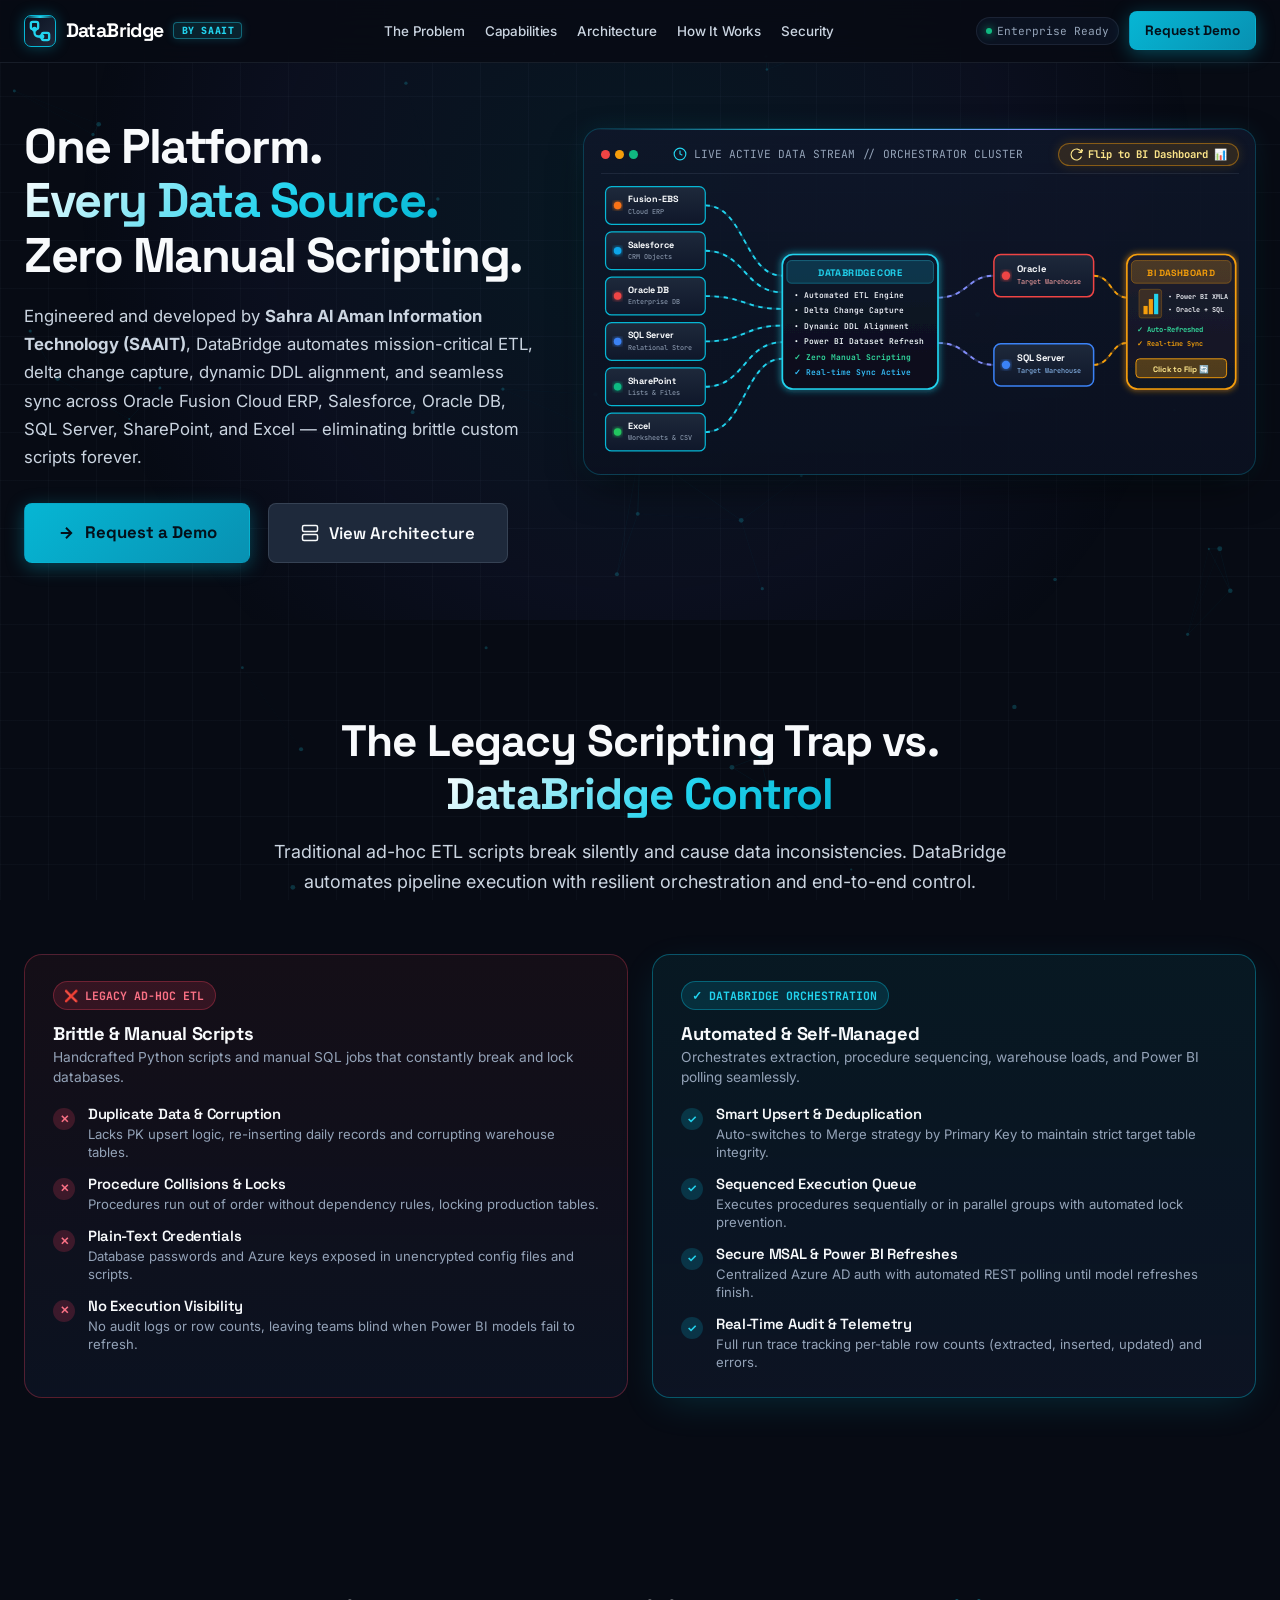
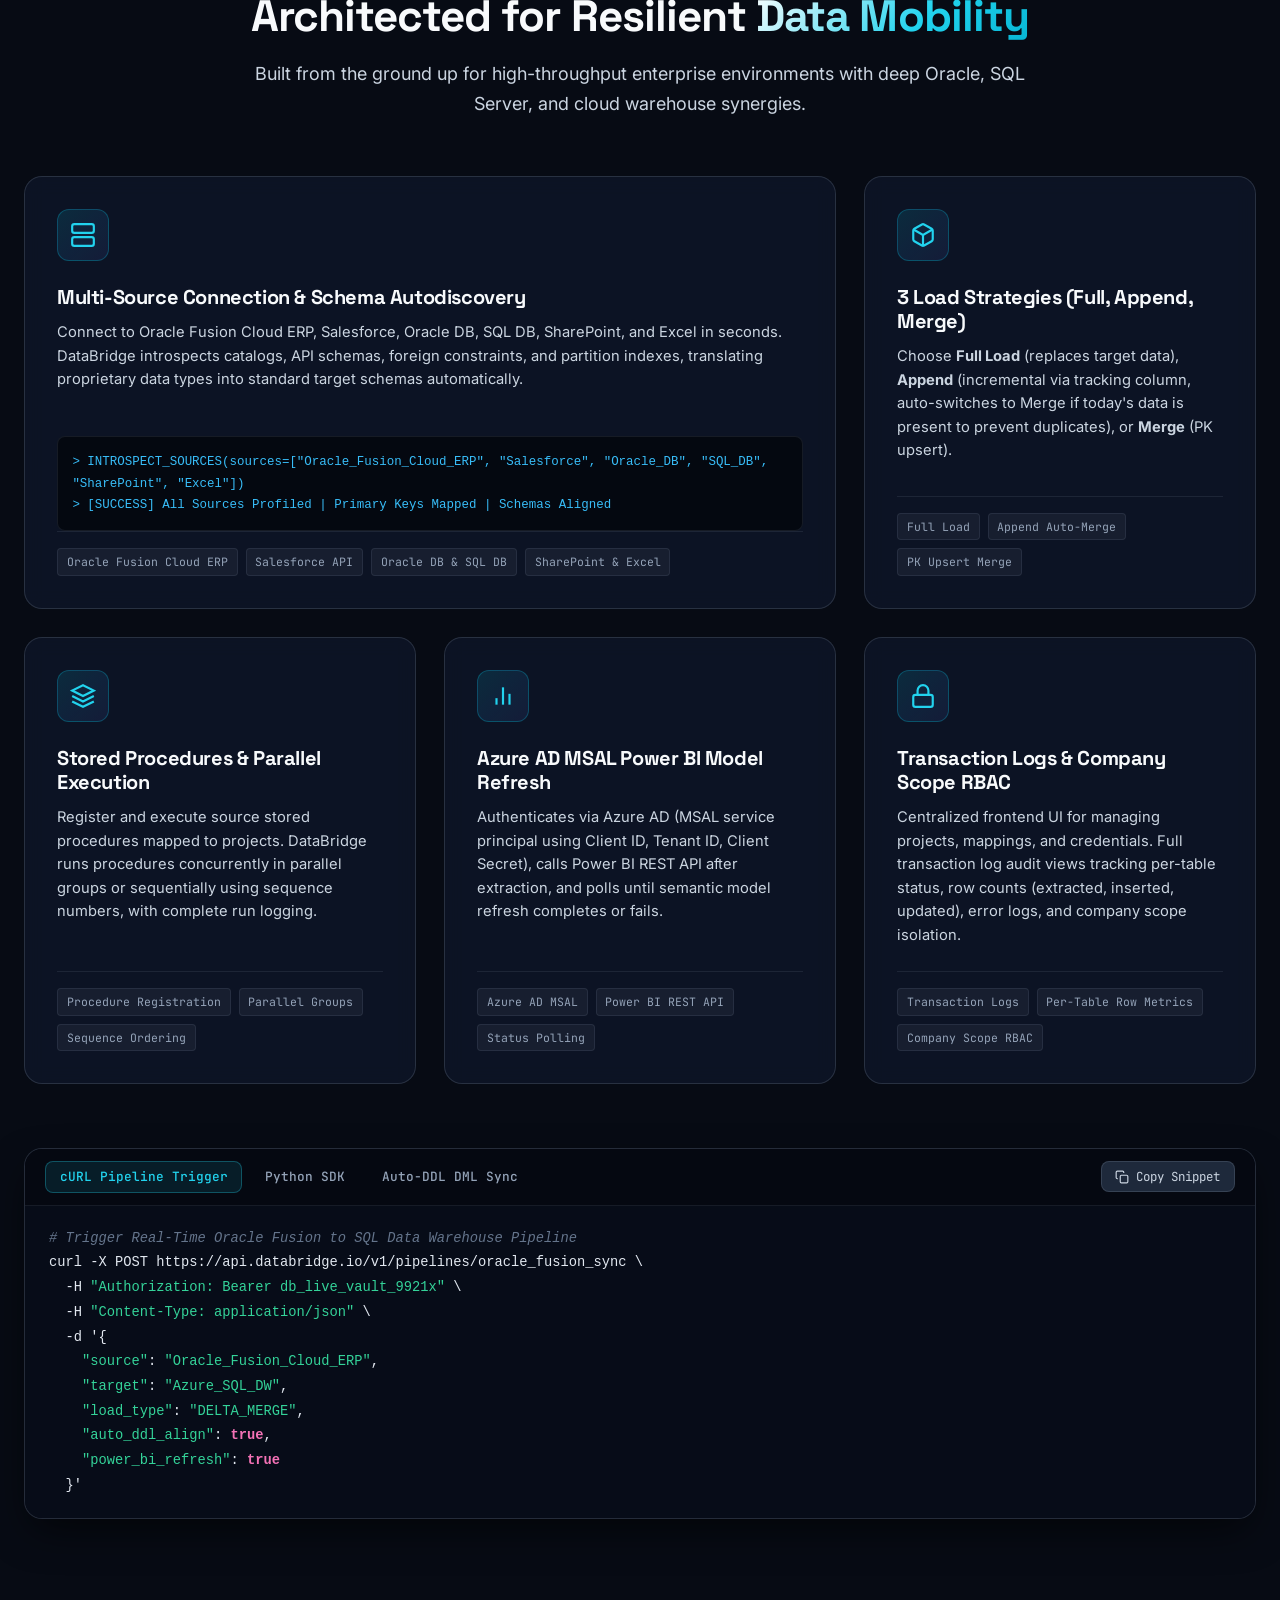
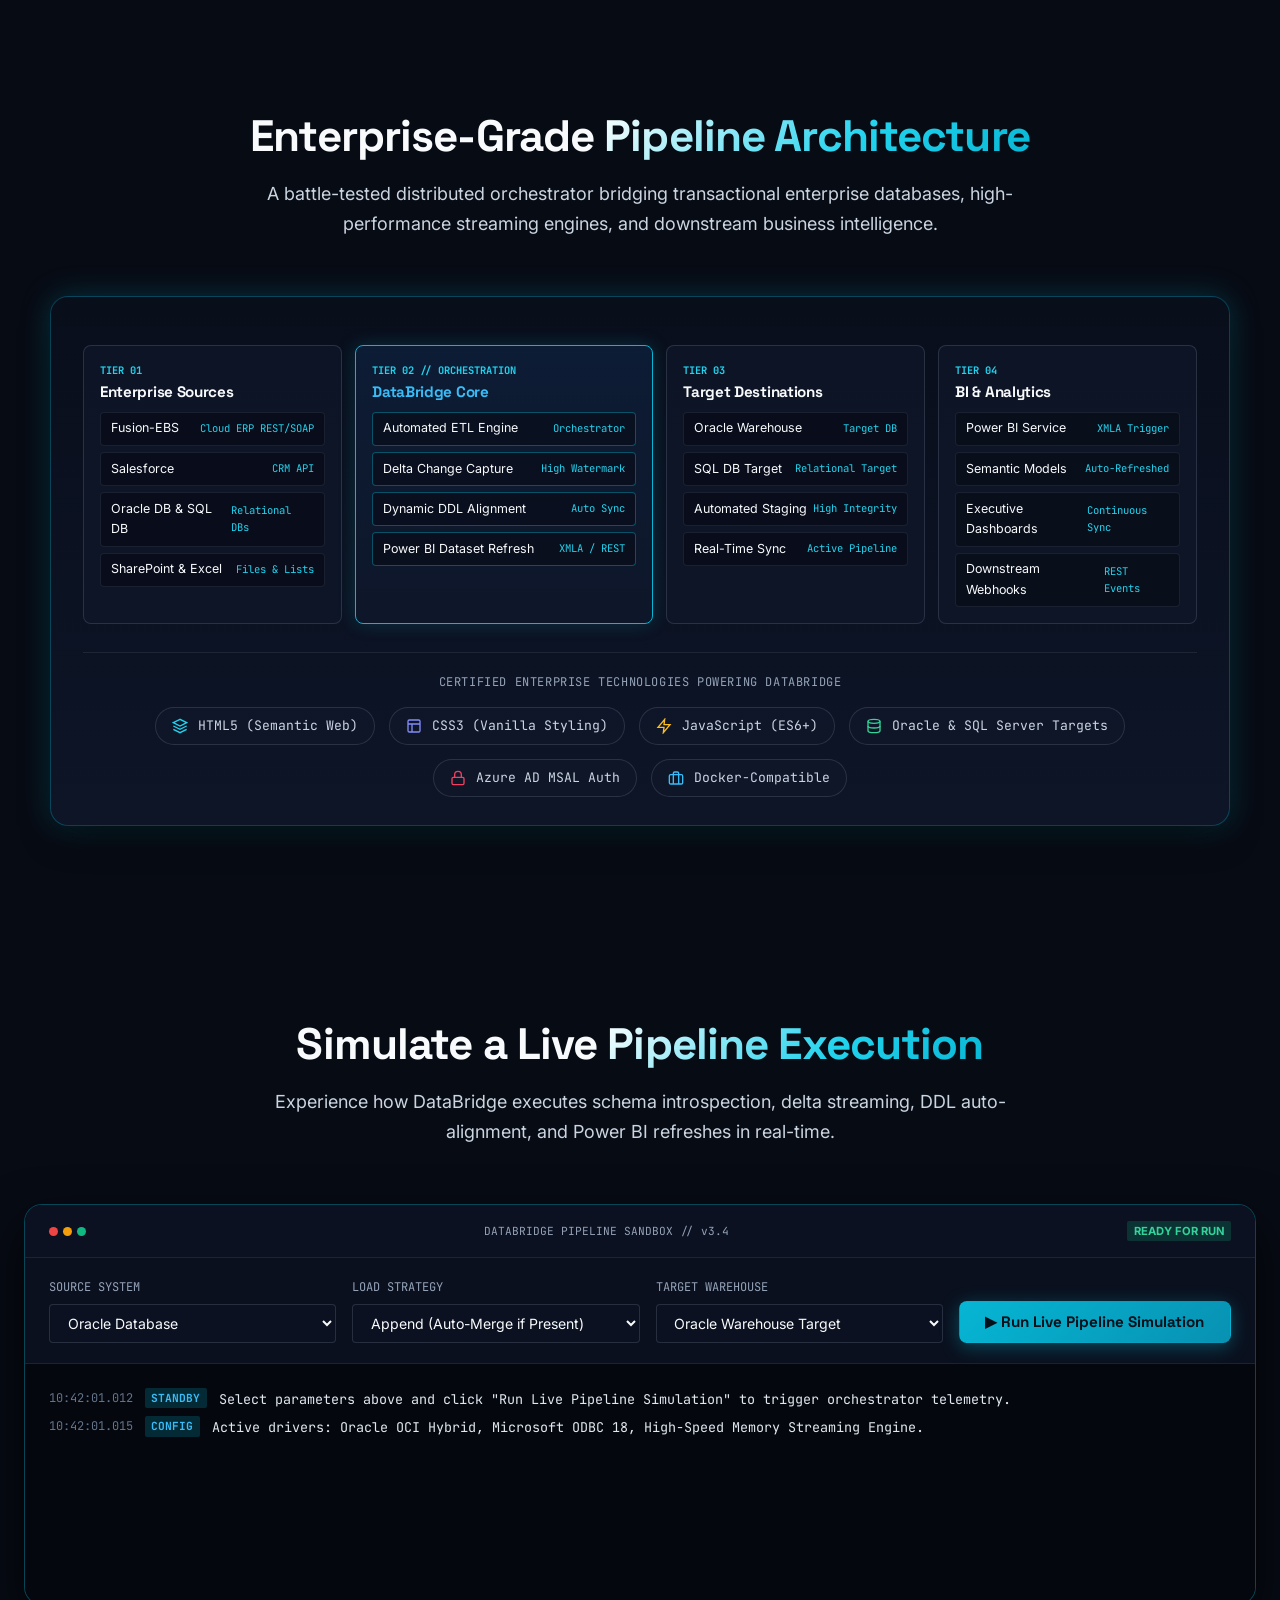
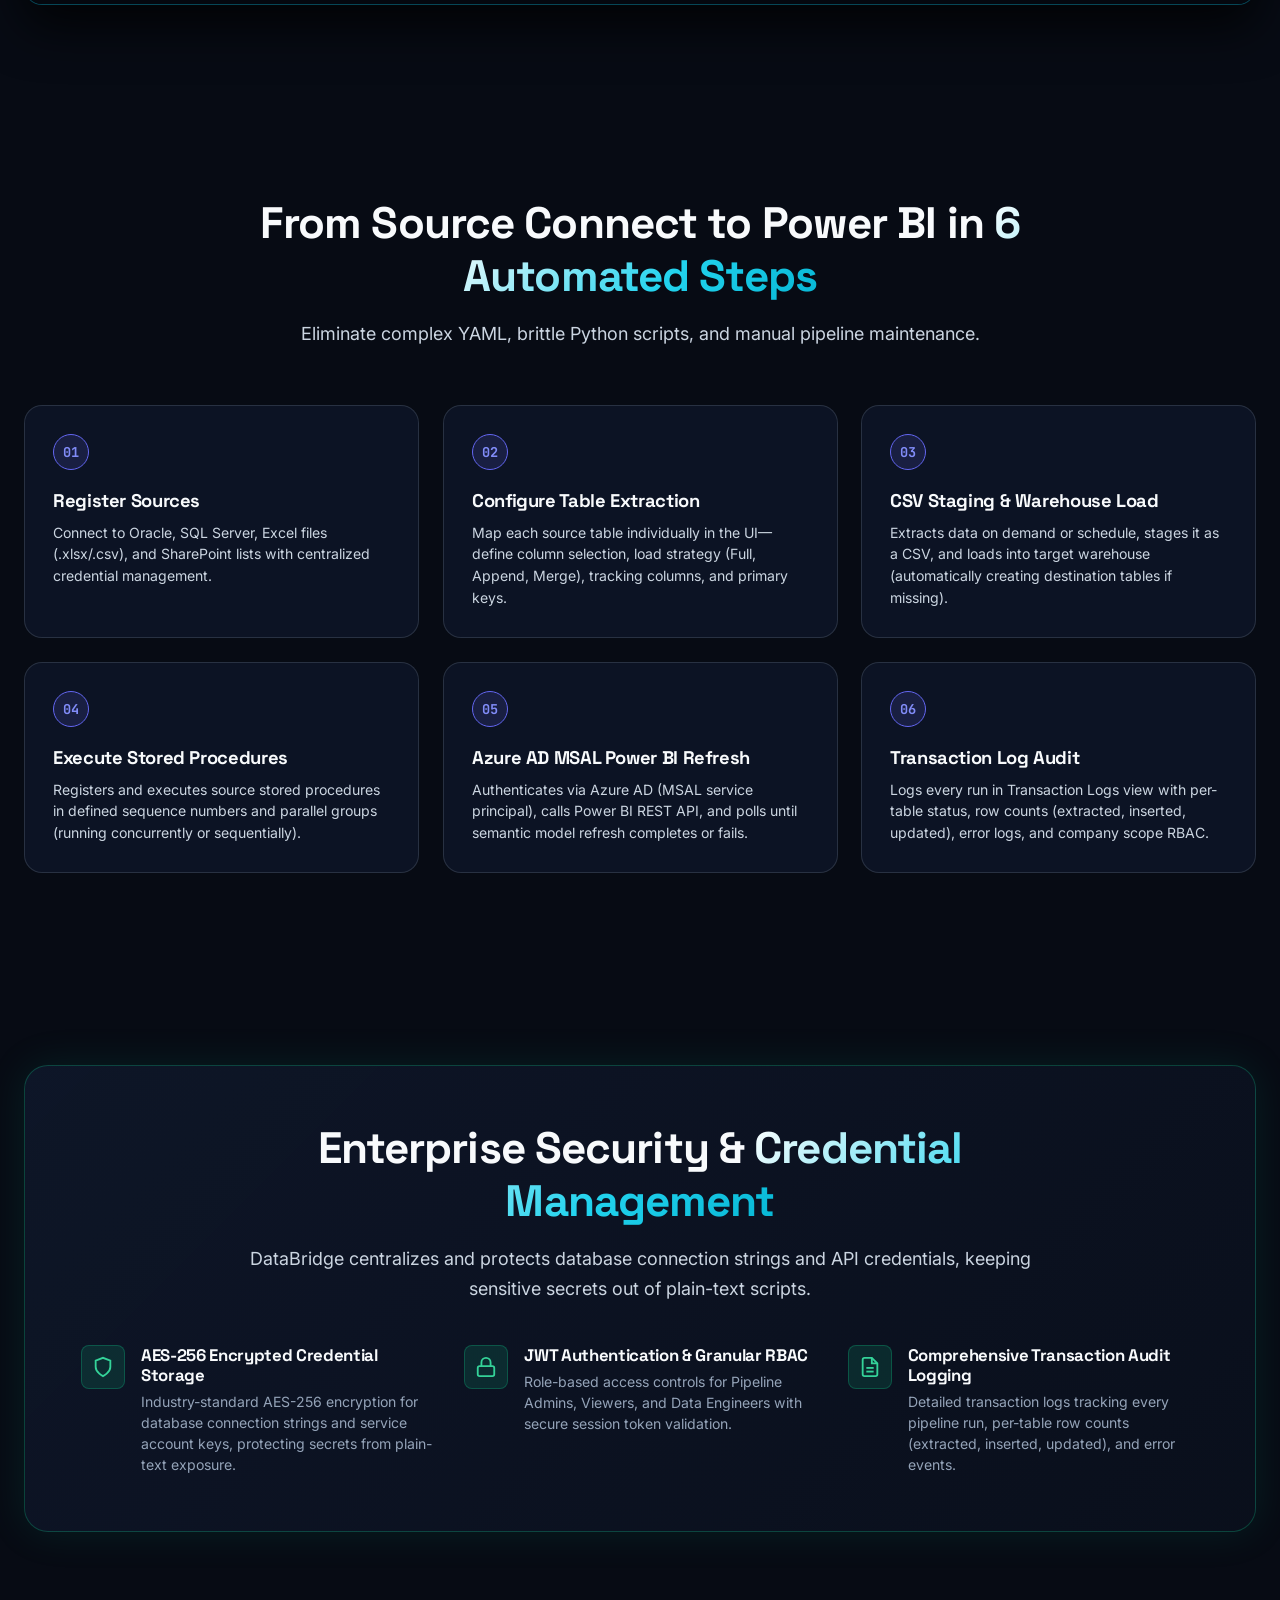
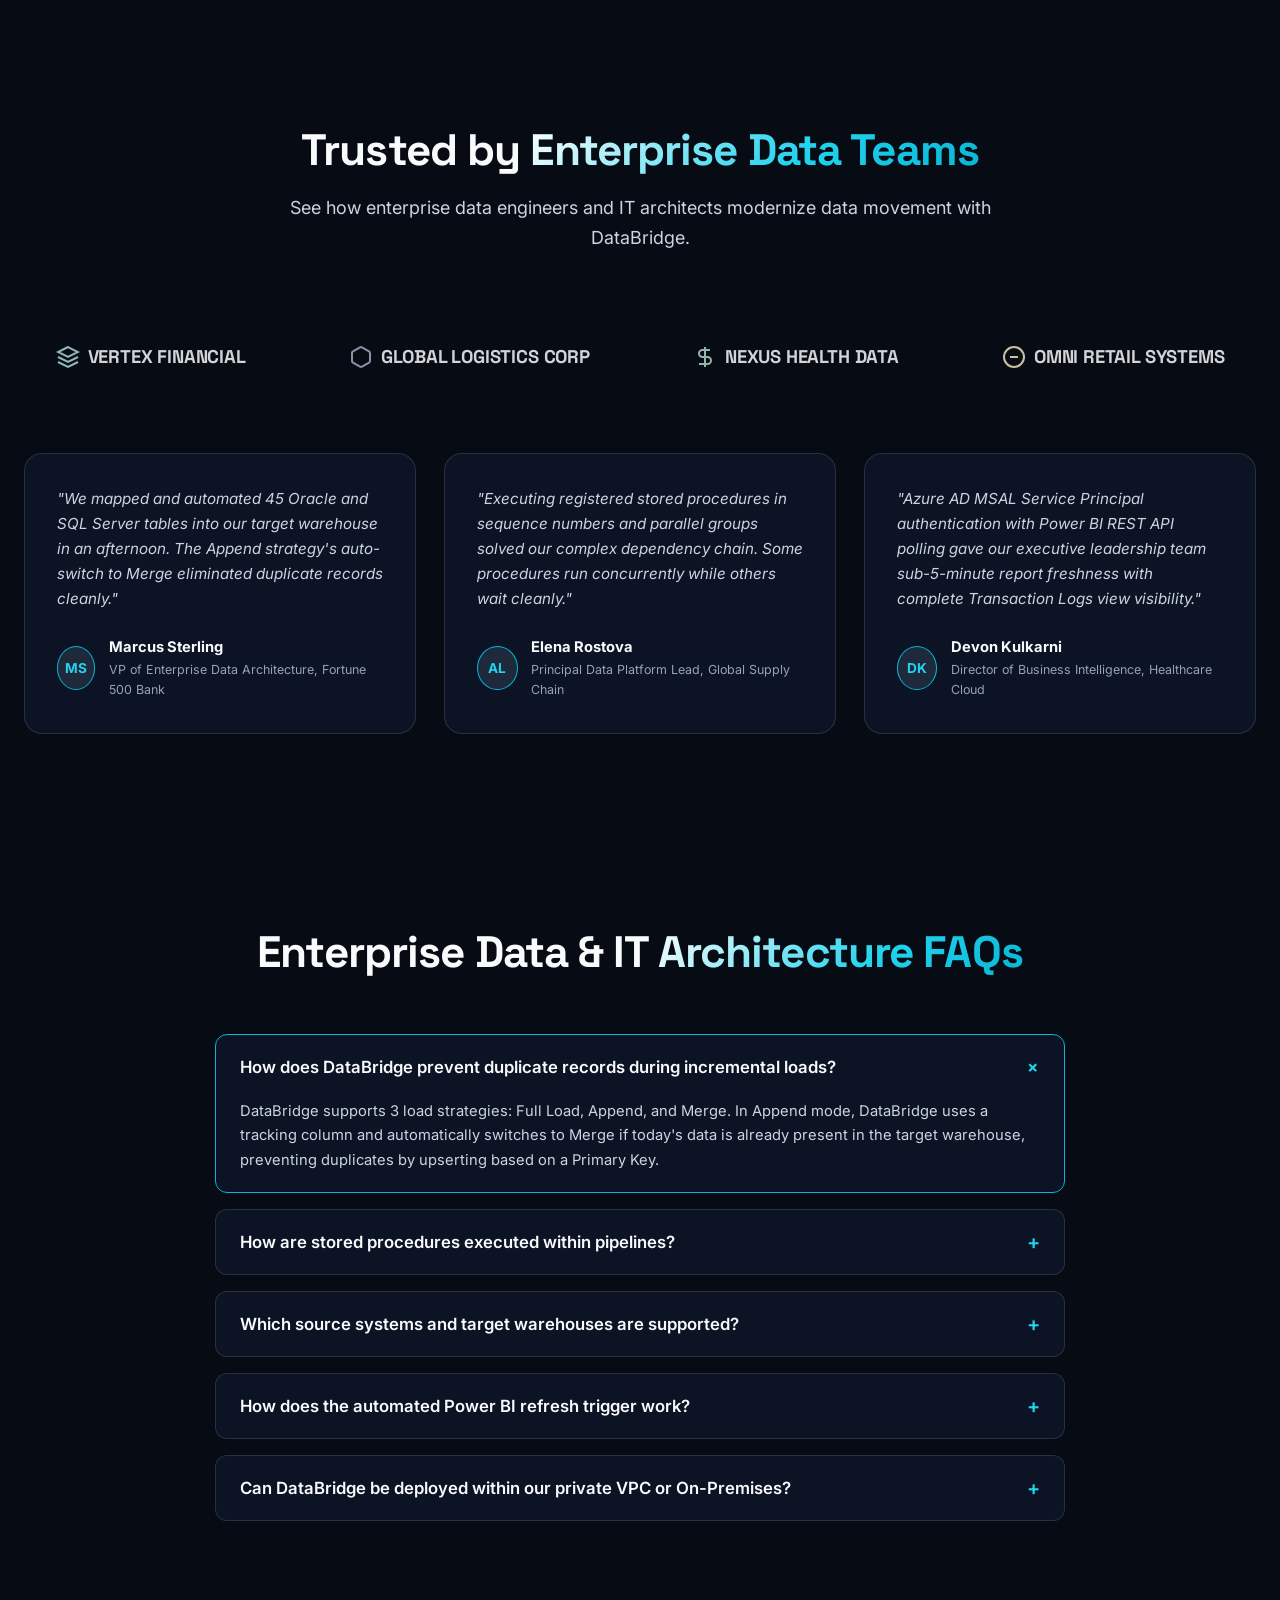
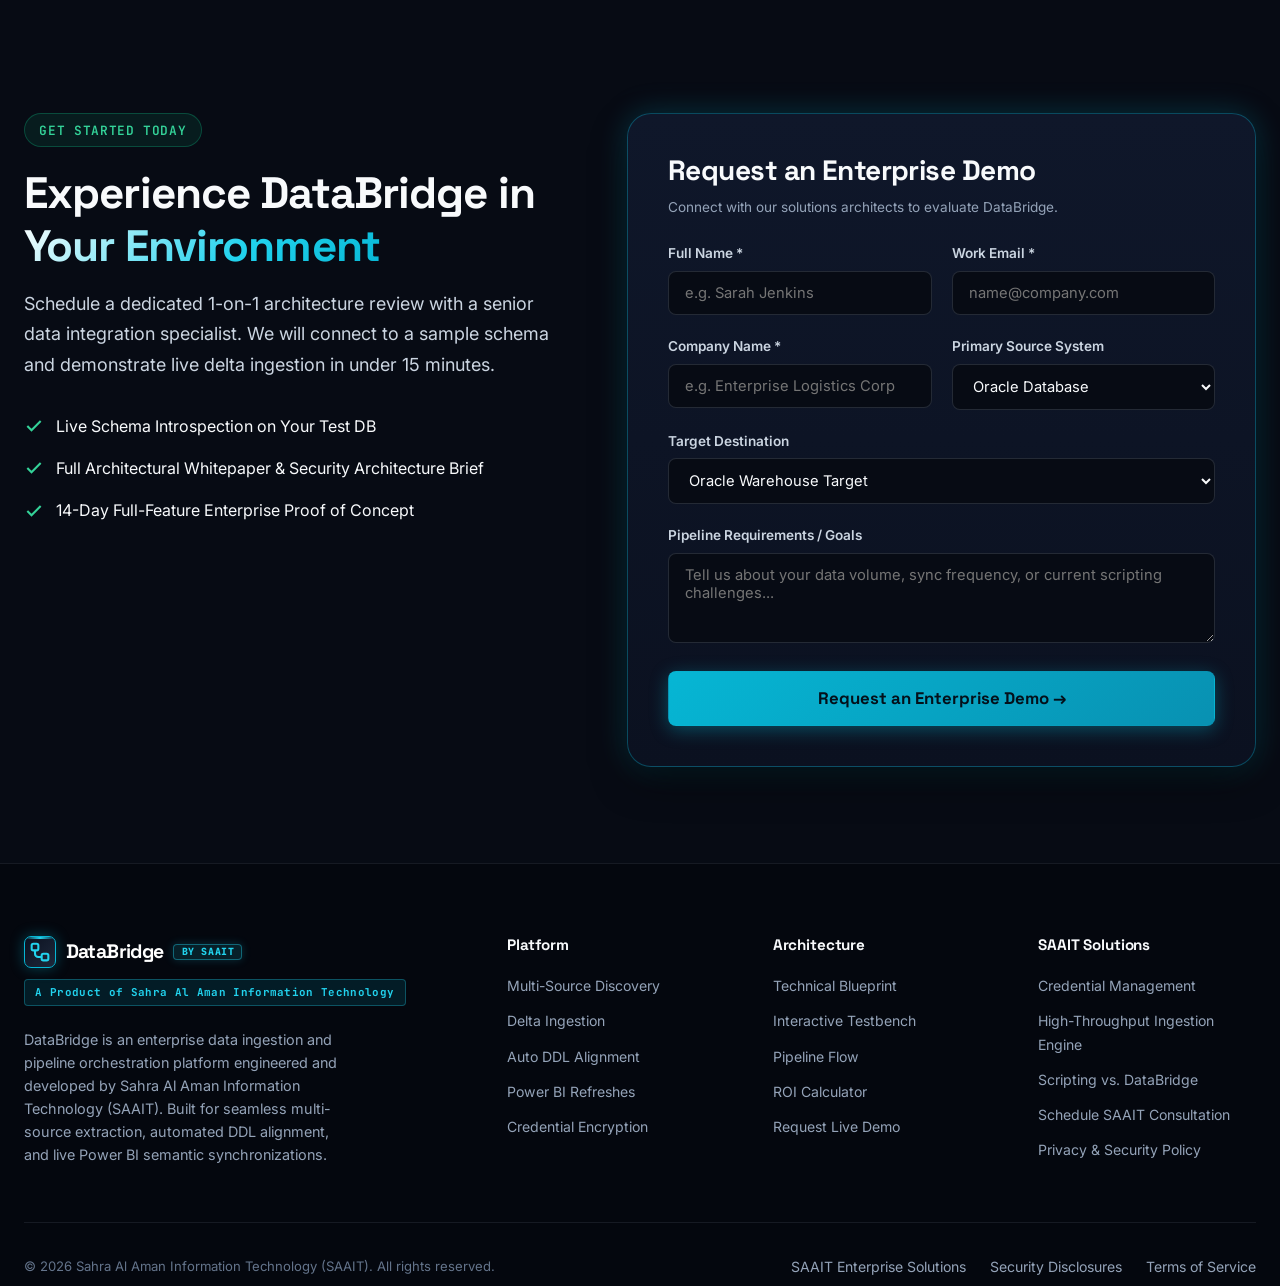
==== commit 7bc58061: "feat: implement hero 3D flip card and real-time Power BI dashboard functionality" ====
--- a/index.html
+++ b/index.html
@@ -3,25 +3,25 @@
 <head>
   <meta charset="UTF-8">
   <meta name="viewport" content="width=device-width, initial-scale=1.0">
-  <title>DataBridge | Enterprise Multi-Source Data Ingestion & Pipeline Orchestration</title>
+  <title>DataBridge by SAAIT | Enterprise Multi-Source Data Ingestion & Pipeline Platform</title>
   
   <!-- SEO Meta Tags -->
-  <meta name="description" content="DataBridge automates mission-critical ETL, delta change capture, dynamic warehouse DDL alignment, and Power BI semantic refreshes across Oracle, SQL Server, and cloud data warehouses without custom scripting.">
-  <meta name="keywords" content="DataBridge, Enterprise ETL, Data Ingestion, Pipeline Orchestration, Oracle Ingestion, SQL Server ETL, Snowflake Pipeline, Power BI XMLA Refresh, Automated DDL Alignment, Data Warehouse">
-  <meta name="author" content="DataBridge Systems Inc.">
+  <meta name="description" content="DataBridge by Sahra Al Aman Information Technology (SAAIT) automates mission-critical ETL, delta change capture, dynamic warehouse DDL alignment, and Power BI semantic refreshes across Oracle, SQL Server, and cloud data warehouses without custom scripting.">
+  <meta name="keywords" content="DataBridge, SAAIT, Sahra Al Aman Information Technology, Enterprise ETL, Data Ingestion, Pipeline Orchestration, Oracle Fusion Ingestion, SQL Server ETL, Power BI XMLA Refresh, Automated DDL Alignment, Data Warehouse">
+  <meta name="author" content="Sahra Al Aman Information Technology (SAAIT)">
   <meta name="robots" content="index, follow">
 
   <!-- OpenGraph / Social Meta Tags -->
   <meta property="og:type" content="website">
-  <meta property="og:url" content="https://databridge.io/">
-  <meta property="og:title" content="DataBridge — Enterprise Multi-Source Data Ingestion & Pipeline Orchestration">
-  <meta property="og:description" content="One Platform. Every Data Source. Zero Manual Scripting. High-throughput data ingestion across Oracle, SQL Server, Snowflake, and Power BI.">
-  <meta property="og:image" content="https://databridge.io/og-image.png">
+  <meta property="og:url" content="https://saait.ae/databridge">
+  <meta property="og:title" content="DataBridge by SAAIT — Enterprise Multi-Source Data Ingestion & Pipeline Orchestration">
+  <meta property="og:description" content="A proprietary enterprise platform engineered by Sahra Al Aman Information Technology (SAAIT). One Platform. Every Data Source. Zero Manual Scripting.">
+  <meta property="og:image" content="https://saait.ae/images/databridge-og.png">
 
   <!-- Twitter Card Meta -->
   <meta name="twitter:card" content="summary_large_image">
-  <meta name="twitter:title" content="DataBridge — Enterprise Data Ingestion Engine">
-  <meta name="twitter:description" content="Automate enterprise data pipelines across Oracle, SQL Server, Snowflake, and Power BI without brittle scripting.">
+  <meta name="twitter:title" content="DataBridge by SAAIT — Enterprise Data Ingestion Engine">
+  <meta name="twitter:description" content="Automate enterprise data pipelines across Oracle, SQL Server, and Power BI without brittle scripting. Engineered by Sahra Al Aman Information Technology.">
 
   <!-- Google Fonts: Space Grotesk, Inter, JetBrains Mono -->
   <link rel="preconnect" href="https://fonts.googleapis.com">
@@ -38,13 +38,22 @@
     "@type": "SoftwareApplication",
     "name": "DataBridge",
     "applicationCategory": "BusinessApplication",
-    "operatingSystem": "Cloud, On-Premises, Docker, Kubernetes",
+    "operatingSystem": "Cloud, On-Premises, Windows Server, Linux, Docker",
+    "author": {
+      "@type": "Organization",
+      "name": "Sahra Al Aman Information Technology (SAAIT)",
+      "url": "https://saait.ae"
+    },
+    "publisher": {
+      "@type": "Organization",
+      "name": "Sahra Al Aman Information Technology (SAAIT)"
+    },
     "offers": {
       "@type": "Offer",
       "price": "0",
       "priceCurrency": "USD"
     },
-    "description": "Enterprise Multi-Source Data Ingestion & Pipeline Orchestration Platform automating Oracle and SQL Server data synchronization to cloud data warehouses and Power BI."
+    "description": "Enterprise Multi-Source Data Ingestion & Pipeline Orchestration Platform engineered by Sahra Al Aman Information Technology (SAAIT), automating Oracle and SQL Server data synchronization to cloud data warehouses and Power BI."
   }
   </script>
 </head>
@@ -60,7 +69,7 @@
   <header class="navbar">
     <div class="container nav-container">
       <!-- Brand Logo -->
-      <a href="#" class="logo-brand" aria-label="DataBridge Home">
+      <a href="#" class="logo-brand" aria-label="DataBridge by SAAIT Home">
         <div class="logo-icon">
           <svg width="22" height="22" viewBox="0 0 24 24" fill="none" stroke="#22D3EE" stroke-width="2.5" stroke-linecap="round" stroke-linejoin="round">
             <rect x="2" y="2" width="8" height="8" rx="2"></rect>
@@ -71,7 +80,7 @@
           </svg>
         </div>
         <span>DataBridge</span>
-        <span class="logo-tag">ENTERPRISE</span>
+        <span class="logo-by-saait">BY SAAIT</span>
       </a>
 
       <!-- Desktop Navigation Links -->
@@ -80,14 +89,14 @@
         <a href="#capabilities" class="nav-link">Capabilities</a>
         <a href="#architecture" class="nav-link">Architecture</a>
         <a href="#how-it-works" class="nav-link">How It Works</a>
-        <a href="#security" class="nav-link">Security Vault</a>
+        <a href="#security" class="nav-link">Security</a>
       </nav>
 
       <!-- Navbar Actions -->
       <div class="nav-actions">
         <div class="system-status-pill" title="Core Engine Operational">
           <span class="status-dot"></span>
-          <span>SLA 99.999%</span>
+          <span>Enterprise Ready</span>
         </div>
         <a href="#demo" class="btn btn-primary btn-sm">
           Request Demo
@@ -109,6 +118,7 @@
     <div class="drawer-header">
       <div class="logo-brand">
         <span>DataBridge</span>
+        <span class="logo-by-saait">BY SAAIT</span>
       </div>
       <button class="drawer-close-btn btn btn-ghost btn-sm" aria-label="Close Navigation Menu">✕</button>
     </div>
@@ -117,7 +127,7 @@
       <a href="#capabilities" class="drawer-link">Capabilities</a>
       <a href="#architecture" class="drawer-link">Architecture</a>
       <a href="#how-it-works" class="drawer-link">How It Works</a>
-      <a href="#security" class="drawer-link">Security Vault</a>
+      <a href="#security" class="drawer-link">Security</a>
       <a href="#demo" class="drawer-link text-cyan">Request Demo</a>
     </div>
   </aside>
@@ -138,14 +148,14 @@
       </div>
       <div class="preloader-brand">
         <span>DataBridge</span>
-        <span class="logo-tag">ENTERPRISE</span>
+        <span class="logo-by-saait">BY SAAIT</span>
       </div>
       <div class="preloader-bar-bg">
         <div class="preloader-bar-fill" id="preloader-bar"></div>
       </div>
       <div class="preloader-status">
         <span class="status-dot"></span>
-        <span id="preloader-status-text">INITIALIZING ORCHESTRATION ENGINE...</span>
+        <span id="preloader-status-text">INITIALIZING SAAIT ORCHESTRATION ENGINE...</span>
       </div>
     </div>
   </div>
@@ -160,13 +170,6 @@
           
           <!-- Left Hero Column -->
           <div class="hero-content">
-            <div class="hero-badge hero-animate-badge">
-              <svg width="14" height="14" viewBox="0 0 24 24" fill="none" stroke="#F97316" stroke-width="2.5">
-                <polygon points="13 2 3 14 12 14 11 22 21 10 12 10 13 2"></polygon>
-              </svg>
-              <span><strong style="color: #F97316;">ORACLE FUSION</strong> &amp; ENTERPRISE PIPELINE ORCHESTRATION</span>
-            </div>
-
             <h1 class="hero-title hero-animate-title">
               One Platform. <br>
               <span class="text-gradient-cyan">Every Data Source.</span> <br>
@@ -174,7 +177,7 @@
             </h1>
 
             <p class="hero-subtitle hero-animate-subtitle">
-              DataBridge automates mission-critical ETL, delta change capture, dynamic DDL alignment, and seamless sync across <strong style="color: #F97316;">Oracle Fusion ERP Cloud</strong>, Salesforce, Oracle DB, SQL DB, SharePoint, and Excel — eliminating brittle Python scripts and plain-text credentials forever.
+              Engineered and developed by <strong>Sahra Al Aman Information Technology (SAAIT)</strong>, DataBridge automates mission-critical ETL, delta change capture, dynamic DDL alignment, and seamless sync across Oracle Fusion Cloud ERP, Salesforce, Oracle DB, SQL Server, SharePoint, and Excel — eliminating brittle custom scripts forever.
             </p>
 
             <div class="hero-ctas hero-animate-ctas">
@@ -194,176 +197,389 @@
                 View Architecture
               </a>
             </div>
-
-            <!-- Metric Ticker Ribbon -->
-            <div class="hero-metrics hero-animate-metrics">
-              <div class="metric-item">
-                <span class="metric-value counter-item" data-target="50" data-suffix="M+">50M+</span>
-                <span class="metric-label">Rows Extracted / Hr</span>
-              </div>
-              <div class="metric-item">
-                <span class="metric-value counter-item" data-target="0" data-suffix="%">0%</span>
-                <span class="metric-label">Type Mismatches</span>
-              </div>
-              <div class="metric-item">
-                <span class="metric-value counter-item" data-target="99.999" data-decimals="3" data-suffix="%">99.999%</span>
-                <span class="metric-label">Orchestration SLA</span>
-              </div>
-              <div class="metric-item">
-                <span class="metric-value">AES-256</span>
-                <span class="metric-label">Hardware Vault</span>
-              </div>
-            </div>
           </div>
 
           <!-- Right Hero Column: Animated Interactive Pipeline Diagram -->
           <div class="hero-visual-wrapper hero-animate-visual">
-            <div class="hero-visual-card">
-              <div class="pipeline-terminal-header">
-                <div class="terminal-dots">
-                  <span class="terminal-dot red"></span>
-                  <span class="terminal-dot yellow"></span>
-                  <span class="terminal-dot green"></span>
-                </div>
-                <div class="terminal-title">
-                  <svg width="14" height="14" viewBox="0 0 24 24" fill="none" stroke="#22D3EE" stroke-width="2">
-                    <circle cx="12" cy="12" r="10"></circle>
-                    <polyline points="12 6 12 12 16 14"></polyline>
+            <div class="flip-card-container" id="hero-flip-container">
+              <div class="flip-card-inner">
+                
+                <!-- FRONT OF CARD: Live Architecture Stream Diagram -->
+                <div class="flip-card-front hero-visual-card">
+                  <div class="pipeline-terminal-header">
+                    <div class="terminal-dots">
+                      <span class="terminal-dot red"></span>
+                      <span class="terminal-dot yellow"></span>
+                      <span class="terminal-dot green"></span>
+                    </div>
+                    <div class="terminal-title">
+                      <svg width="14" height="14" viewBox="0 0 24 24" fill="none" stroke="#22D3EE" stroke-width="2">
+                        <circle cx="12" cy="12" r="10"></circle>
+                        <polyline points="12 6 12 12 16 14"></polyline>
+                      </svg>
+                      <span>LIVE ACTIVE DATA STREAM // ORCHESTRATOR CLUSTER</span>
+                    </div>
+                    <button class="flip-card-toggle-btn" id="flip-to-dashboard-btn" title="Click to view interactive Executive BI Dashboard">
+                      <svg width="13" height="13" viewBox="0 0 24 24" fill="none" stroke="currentColor" stroke-width="2">
+                        <path d="M21.5 2v6h-6M21.34 15.57a10 10 0 1 1-.57-8.38l5.67-5.67"></path>
+                      </svg>
+                      <span>Flip to BI Dashboard 📊</span>
+                    </button>
+                  </div>
+
+                  <!-- Animated SVG Pipeline Visualization (Expanded Inside Boxes) -->
+                  <svg class="pipeline-diagram-svg" viewBox="10 2 844 366" fill="none" xmlns="http://www.w3.org/2000/svg">
+                    <defs>
+                      <linearGradient id="cyanGrad" x1="0%" y1="0%" x2="100%" y2="100%">
+                        <stop offset="0%" stop-color="#06B6D4" />
+                        <stop offset="100%" stop-color="#3B82F6" />
+                      </linearGradient>
+                      <linearGradient id="nodeBg" x1="0%" y1="0%" x2="0%" y2="100%">
+                        <stop offset="0%" stop-color="#1E293B" />
+                        <stop offset="100%" stop-color="#0F172A" />
+                      </linearGradient>
+                      <linearGradient id="coreBg" x1="0%" y1="0%" x2="0%" y2="100%">
+                        <stop offset="0%" stop-color="#0F172A" />
+                        <stop offset="100%" stop-color="#070D1B" />
+                      </linearGradient>
+                      <linearGradient id="biBg" x1="0%" y1="0%" x2="0%" y2="100%">
+                        <stop offset="0%" stop-color="#1E1E2E" />
+                        <stop offset="100%" stop-color="#0F1424" />
+                      </linearGradient>
+                      <filter id="glowCyan" x="-20%" y="-20%" width="140%" height="140%">
+                        <feGaussianBlur stdDeviation="5" result="blur" />
+                        <feComposite in="SourceGraphic" in2="blur" operator="over" />
+                      </filter>
+                      <filter id="glowNode" x="-20%" y="-20%" width="140%" height="140%">
+                        <feGaussianBlur stdDeviation="3" result="blur" />
+                        <feComposite in="SourceGraphic" in2="blur" operator="over" />
+                      </filter>
+                      <filter id="glowGold" x="-20%" y="-20%" width="140%" height="140%">
+                        <feGaussianBlur stdDeviation="4" result="blur" />
+                        <feComposite in="SourceGraphic" in2="blur" operator="over" />
+                      </filter>
+                    </defs>
+
+                    <!-- Connecting Stream Paths with Active Flow -->
+                    <!-- Left Sources to Center Engine -->
+                    <path d="M 148 33 C 200 33, 200 126, 250 126" stroke="rgba(6, 182, 212, 0.22)" stroke-width="2.5" fill="none" />
+                    <path d="M 148 93 C 200 93, 200 148, 250 148" stroke="rgba(6, 182, 212, 0.22)" stroke-width="2.5" fill="none" />
+                    <path d="M 148 153 C 200 153, 200 170, 250 170" stroke="rgba(6, 182, 212, 0.22)" stroke-width="2.5" fill="none" />
+                    <path d="M 148 213 C 200 213, 200 192, 250 192" stroke="rgba(6, 182, 212, 0.22)" stroke-width="2.5" fill="none" />
+                    <path d="M 148 273 C 200 273, 200 214, 250 214" stroke="rgba(6, 182, 212, 0.22)" stroke-width="2.5" fill="none" />
+                    <path d="M 148 333 C 200 333, 200 236, 250 236" stroke="rgba(6, 182, 212, 0.22)" stroke-width="2.5" fill="none" />
+
+                    <!-- Flowing Animated Stream Particles (Sources -> Core) -->
+                    <path d="M 148 33 C 200 33, 200 126, 250 126" stroke="#22D3EE" stroke-width="2.5" stroke-dasharray="6 6" class="stream-path-active" fill="none" />
+                    <path d="M 148 93 C 200 93, 200 148, 250 148" stroke="#22D3EE" stroke-width="2.5" stroke-dasharray="6 6" class="stream-path-active" fill="none" />
+                    <path d="M 148 153 C 200 153, 200 170, 250 170" stroke="#22D3EE" stroke-width="2.5" stroke-dasharray="6 6" class="stream-path-active" fill="none" />
+                    <path d="M 148 213 C 200 213, 200 192, 250 192" stroke="#22D3EE" stroke-width="2.5" stroke-dasharray="6 6" class="stream-path-active" fill="none" />
+                    <path d="M 148 273 C 200 273, 200 214, 250 214" stroke="#22D3EE" stroke-width="2.5" stroke-dasharray="6 6" class="stream-path-active" fill="none" />
+                    <path d="M 148 333 C 200 333, 200 236, 250 236" stroke="#22D3EE" stroke-width="2.5" stroke-dasharray="6 6" class="stream-path-active" fill="none" />
+
+                    <!-- Center Engine to Right Target Warehouses (Oracle & SQL Server) -->
+                    <path d="M 456 155 C 495 155, 495 126, 530 126" stroke="rgba(129, 140, 248, 0.25)" stroke-width="2.5" fill="none" />
+                    <path d="M 456 215 C 495 215, 495 244, 530 244" stroke="rgba(129, 140, 248, 0.25)" stroke-width="2.5" fill="none" />
+                    <path d="M 456 155 C 495 155, 495 126, 530 126" stroke="#818CF8" stroke-width="2.5" stroke-dasharray="6 6" class="stream-path-active" fill="none" />
+                    <path d="M 456 215 C 495 215, 495 244, 530 244" stroke="#818CF8" stroke-width="2.5" stroke-dasharray="6 6" class="stream-path-active" fill="none" />
+
+                    <!-- Stream Paths: BOTH Targets (Oracle & SQL Server) -> Downstream Power BI Dashboard -->
+                    <path d="M 662 126 C 685 126, 685 155, 706 155" stroke="rgba(245, 158, 11, 0.3)" stroke-width="2.5" fill="none" />
+                    <path d="M 662 244 C 685 244, 685 215, 706 215" stroke="rgba(245, 158, 11, 0.3)" stroke-width="2.5" fill="none" />
+                    <path d="M 662 126 C 685 126, 685 155, 706 155" stroke="#F59E0B" stroke-width="2.5" stroke-dasharray="6 6" class="stream-path-active" fill="none" />
+                    <path d="M 662 244 C 685 244, 685 215, 706 215" stroke="#F59E0B" stroke-width="2.5" stroke-dasharray="6 6" class="stream-path-active" fill="none" />
+
+                    <!-- SOURCE NODES (Left Tier - 6 Items - Scaled Up) -->
+                    <!-- Node 1: Fusion-EBS -->
+                    <g class="pulse-node" data-tooltip-title="Fusion-EBS (Oracle Cloud ERP)" data-tooltip-desc="High-throughput BIP / REST extract with automated pagination, token refresh, and delta change capture." data-tooltip-stat="AUTOMATED PAGINATION // DELTA CAPTURE">
+                      <rect x="16" y="8" width="132" height="50" rx="8" fill="url(#nodeBg)" stroke="#06B6D4" stroke-width="1.6" />
+                      <circle cx="32" cy="33" r="5" fill="#F97316" filter="url(#glowNode)" />
+                      <text x="46" y="29" fill="#F8FAFC" font-family="'Space Grotesk', sans-serif" font-size="12" font-weight="700">Fusion-EBS</text>
+                      <text x="46" y="44" fill="#94A3B8" font-family="'JetBrains Mono', monospace" font-size="9">Cloud ERP</text>
+                    </g>
+
+                    <!-- Node 2: Salesforce -->
+                    <g class="pulse-node" data-tooltip-title="Salesforce CRM API" data-tooltip-desc="Bulk API 2.0 streaming ingestion with automatic object schema mapping and OAuth 2.0 PKCE flow." data-tooltip-stat="BULK API 2.0 // OAUTH 2.0 PKCE">
+                      <rect x="16" y="68" width="132" height="50" rx="8" fill="url(#nodeBg)" stroke="#06B6D4" stroke-width="1.6" />
+                      <circle cx="32" cy="93" r="5" fill="#0EA5E9" filter="url(#glowNode)" />
+                      <text x="46" y="89" fill="#F8FAFC" font-family="'Space Grotesk', sans-serif" font-size="12" font-weight="700">Salesforce</text>
+                      <text x="46" y="104" fill="#94A3B8" font-family="'JetBrains Mono', monospace" font-size="9">CRM Objects</text>
+                    </g>
+
+                    <!-- Node 3: Oracle DB -->
+                    <g class="pulse-node" data-tooltip-title="Oracle Enterprise Database" data-tooltip-desc="LogMiner CDC log parsing and high-speed OCI Native Driver direct buffer reads." data-tooltip-stat="LOGMINER CDC // DIRECT BUFFER READS">
+                      <rect x="16" y="128" width="132" height="50" rx="8" fill="url(#nodeBg)" stroke="#06B6D4" stroke-width="1.6" />
+                      <circle cx="32" cy="153" r="5" fill="#EF4444" filter="url(#glowNode)" />
+                      <text x="46" y="149" fill="#F8FAFC" font-family="'Space Grotesk', sans-serif" font-size="12" font-weight="700">Oracle DB</text>
+                      <text x="46" y="164" fill="#94A3B8" font-family="'JetBrains Mono', monospace" font-size="9">Enterprise DB</text>
+                    </g>
+
+                    <!-- Node 4: SQL Server (Source) -->
+                    <g class="pulse-node" data-tooltip-title="Microsoft SQL Server Source" data-tooltip-desc="SqlBulkCopy and Change Tracking (CT) engine with automatic rowversion state tracking." data-tooltip-stat="SQLBULKCOPY // ROWVERSION TRACKING">
+                      <rect x="16" y="188" width="132" height="50" rx="8" fill="url(#nodeBg)" stroke="#06B6D4" stroke-width="1.6" />
+                      <circle cx="32" cy="213" r="5" fill="#3B82F6" filter="url(#glowNode)" />
+                      <text x="46" y="209" fill="#F8FAFC" font-family="'Space Grotesk', sans-serif" font-size="12" font-weight="700">SQL Server</text>
+                      <text x="46" y="224" fill="#94A3B8" font-family="'JetBrains Mono', monospace" font-size="9">Relational Store</text>
+                    </g>
+
+                    <!-- Node 5: SharePoint -->
+                    <g class="pulse-node" data-tooltip-title="Microsoft SharePoint Lists" data-tooltip-desc="Graph API delta queries for SharePoint lists and file metadata synchronization." data-tooltip-stat="GRAPH API DELTA // AUTO-RECONCILIATION">
+                      <rect x="16" y="248" width="132" height="50" rx="8" fill="url(#nodeBg)" stroke="#06B6D4" stroke-width="1.6" />
+                      <circle cx="32" cy="273" r="5" fill="#10B981" filter="url(#glowNode)" />
+                      <text x="46" y="269" fill="#F8FAFC" font-family="'Space Grotesk', sans-serif" font-size="12" font-weight="700">SharePoint</text>
+                      <text x="46" y="284" fill="#94A3B8" font-family="'JetBrains Mono', monospace" font-size="9">Lists &amp; Files</text>
+                    </g>
+
+                    <!-- Node 6: Excel -->
+                    <g class="pulse-node" data-tooltip-title="Excel & CSV Streaming" data-tooltip-desc="In-memory OpenXML streaming parser with header validation and data type inferencing." data-tooltip-stat="OPENXML STREAMING // TYPE INFERENCING">
+                      <rect x="16" y="308" width="132" height="50" rx="8" fill="url(#nodeBg)" stroke="#06B6D4" stroke-width="1.6" />
+                      <circle cx="32" cy="333" r="5" fill="#22C55E" filter="url(#glowNode)" />
+                      <text x="46" y="329" fill="#F8FAFC" font-family="'Space Grotesk', sans-serif" font-size="12" font-weight="700">Excel</text>
+                      <text x="46" y="344" fill="#94A3B8" font-family="'JetBrains Mono', monospace" font-size="9">Worksheets &amp; CSV</text>
+                    </g>
+
+                    <!-- CENTER NODE: DATABRIDGE CORE (Expanded Inside Box) -->
+                    <g filter="url(#glowCyan)" class="pulse-node" data-tooltip-title="DataBridge Core Ingestion Engine" data-tooltip-desc="Multi-threaded pipeline orchestrator with automatic DDL column drift alignment and Power BI dataset XMLA refresh." data-tooltip-stat="MULTI-THREADED ENGINE // ENCRYPTED CREDENTIALS">
+                      <rect x="250" y="98" width="206" height="178" rx="14" fill="url(#coreBg)" stroke="#22D3EE" stroke-width="2.2" />
+                      <rect x="256" y="106" width="194" height="30" rx="6" fill="rgba(6, 182, 212, 0.2)" stroke="rgba(34, 211, 238, 0.45)" stroke-width="1" />
+                      <text x="353" y="126" fill="#22D3EE" text-anchor="middle" font-family="'Space Grotesk', sans-serif" font-size="12.5" font-weight="800" letter-spacing="0.5">DATABRIDGE CORE</text>
+                      <text x="266" y="156" fill="#F1F5F9" font-family="'JetBrains Mono', monospace" font-size="10.5" font-weight="600">• Automated ETL Engine</text>
+                      <text x="266" y="176" fill="#F1F5F9" font-family="'JetBrains Mono', monospace" font-size="10.5" font-weight="600">• Delta Change Capture</text>
+                      <text x="266" y="196" fill="#F1F5F9" font-family="'JetBrains Mono', monospace" font-size="10.5" font-weight="600">• Dynamic DDL Alignment</text>
+                      <text x="266" y="216" fill="#F1F5F9" font-family="'JetBrains Mono', monospace" font-size="10.5" font-weight="600">• Power BI Dataset Refresh</text>
+                      <text x="266" y="238" fill="#34D399" font-family="'JetBrains Mono', monospace" font-size="10.5" font-weight="700">✓ Zero Manual Scripting</text>
+                      <text x="266" y="258" fill="#38BDF8" font-family="'JetBrains Mono', monospace" font-size="10.5" font-weight="600">✓ Real-time Sync Active</text>
+                    </g>
+
+                    <!-- DESTINATION NODES (Middle Right Tier - 2 Target Databases - Scaled Up) -->
+                    <!-- Target Node 1: Oracle -->
+                    <g class="pulse-node" data-tooltip-title="Oracle Target Data Warehouse" data-tooltip-desc="Automated MERGE INTO upserts and DDL ALTER TABLE aligner for Oracle cloud data warehouses." data-tooltip-stat="DYNAMIC DDL SCHEMA ALIGNMENT">
+                      <rect x="530" y="98" width="132" height="56" rx="9" fill="url(#nodeBg)" stroke="#EF4444" stroke-width="2" />
+                      <circle cx="546" cy="126" r="5.5" fill="#EF4444" filter="url(#glowNode)" />
+                      <text x="560" y="121" fill="#F8FAFC" font-family="'Space Grotesk', sans-serif" font-size="12.5" font-weight="700">Oracle</text>
+                      <text x="560" y="137" fill="#FCA5A5" font-family="'JetBrains Mono', monospace" font-size="9">Target Warehouse</text>
+                    </g>
+
+                    <!-- Target Node 2: SQL Server -->
+                    <g class="pulse-node" data-tooltip-title="SQL Server Target Warehouse" data-tooltip-desc="Fast load staging and Power BI semantic dataset XMLA endpoint trigger upon load completion." data-tooltip-stat="POWER BI AUTO-REFRESH SINK">
+                      <rect x="530" y="216" width="132" height="56" rx="9" fill="url(#nodeBg)" stroke="#3B82F6" stroke-width="2" />
+                      <circle cx="546" cy="244" r="5.5" fill="#3B82F6" filter="url(#glowNode)" />
+                      <text x="560" y="239" fill="#F8FAFC" font-family="'Space Grotesk', sans-serif" font-size="12.5" font-weight="700">SQL Server</text>
+                      <text x="560" y="255" fill="#93C5FD" font-family="'JetBrains Mono', monospace" font-size="9">Target Warehouse</text>
+                    </g>
+
+                    <!-- DOWNSTREAM NODE (Far Right): Executive BI Dashboard (Expanded Inside Box) -->
+                    <g filter="url(#glowGold)" class="pulse-node bi-svg-trigger" id="bi-svg-trigger-node" style="cursor: pointer;" data-tooltip-title="Executive Power BI Analytics Dashboard" data-tooltip-desc="Fed downstream by both Oracle &amp; SQL Server targets with real-time XMLA dataset refresh." data-tooltip-stat="CLICK TO FLIP TO LIVE DASHBOARD 📊">
+                      <rect x="706" y="98" width="144" height="178" rx="14" fill="url(#biBg)" stroke="#F59E0B" stroke-width="2.2" />
+                      <rect x="712" y="106" width="132" height="30" rx="6" fill="rgba(245, 158, 11, 0.2)" stroke="rgba(245, 158, 11, 0.45)" stroke-width="1" />
+                      <text x="778" y="126" fill="#F59E0B" text-anchor="middle" font-family="'Space Grotesk', sans-serif" font-size="12" font-weight="800" letter-spacing="0.5">BI DASHBOARD</text>
+                      
+                      <!-- Mini Dashboard Visual Icon -->
+                      <rect x="722" y="144" width="30" height="38" rx="3.5" fill="rgba(245, 158, 11, 0.15)" stroke="rgba(245, 158, 11, 0.3)" />
+                      <rect x="728" y="166" width="5.5" height="11" fill="#F59E0B" />
+                      <rect x="735" y="157" width="5.5" height="20" fill="#F59E0B" />
+                      <rect x="742" y="150" width="5.5" height="27" fill="#22D3EE" />
+
+                      <text x="760" y="157" fill="#F1F5F9" font-family="'JetBrains Mono', monospace" font-size="9" font-weight="600">• Power BI XMLA</text>
+                      <text x="760" y="174" fill="#F1F5F9" font-family="'JetBrains Mono', monospace" font-size="9" font-weight="600">• Oracle + SQL</text>
+                      <text x="720" y="200" fill="#34D399" font-family="'JetBrains Mono', monospace" font-size="9.5" font-weight="700">✓ Auto-Refreshed</text>
+                      <text x="720" y="219" fill="#F59E0B" font-family="'JetBrains Mono', monospace" font-size="9" font-weight="600">✓ Real-time Sync</text>
+                      
+                      <!-- Flip Hint Pill -->
+                      <rect x="718" y="236" width="120" height="25" rx="5" fill="rgba(245, 158, 11, 0.28)" stroke="#F59E0B" stroke-width="1.2" />
+                      <text x="778" y="253" fill="#FDE68A" text-anchor="middle" font-family="'Space Grotesk', sans-serif" font-size="10.5" font-weight="700">Click to Flip 🔄</text>
+                    </g>
                   </svg>
-                  <span>LIVE ACTIVE DATA STREAM // ORCHESTRATOR CLUSTER</span>
-                </div>
-                <span class="logo-tag">ACTIVE SYNC</span>
-              </div>
-
-              <!-- Animated SVG Pipeline Visualization -->
-              <svg class="pipeline-diagram-svg" viewBox="0 0 720 380" fill="none" xmlns="http://www.w3.org/2000/svg">
-                <defs>
-                  <linearGradient id="cyanGrad" x1="0%" y1="0%" x2="100%" y2="100%">
-                    <stop offset="0%" stop-color="#06B6D4" />
-                    <stop offset="100%" stop-color="#3B82F6" />
-                  </linearGradient>
-                  <linearGradient id="nodeBg" x1="0%" y1="0%" x2="0%" y2="100%">
-                    <stop offset="0%" stop-color="#1E293B" />
-                    <stop offset="100%" stop-color="#0F172A" />
-                  </linearGradient>
-                  <linearGradient id="coreBg" x1="0%" y1="0%" x2="0%" y2="100%">
-                    <stop offset="0%" stop-color="#0F172A" />
-                    <stop offset="100%" stop-color="#070D1B" />
-                  </linearGradient>
-                  <filter id="glowCyan" x="-20%" y="-20%" width="140%" height="140%">
-                    <feGaussianBlur stdDeviation="5" result="blur" />
-                    <feComposite in="SourceGraphic" in2="blur" operator="over" />
-                  </filter>
-                  <filter id="glowNode" x="-20%" y="-20%" width="140%" height="140%">
-                    <feGaussianBlur stdDeviation="3" result="blur" />
-                    <feComposite in="SourceGraphic" in2="blur" operator="over" />
-                  </filter>
-                </defs>
-
-                <!-- Connecting Stream Paths with Active Flow -->
-                <!-- Left Sources to Center Engine -->
-                <path d="M 145 36 C 215 36, 215 136, 265 136" stroke="rgba(6, 182, 212, 0.2)" stroke-width="2.5" fill="none" />
-                <path d="M 145 98 C 215 98, 215 158, 265 158" stroke="rgba(6, 182, 212, 0.2)" stroke-width="2.5" fill="none" />
-                <path d="M 145 160 C 215 160, 215 180, 265 180" stroke="rgba(6, 182, 212, 0.2)" stroke-width="2.5" fill="none" />
-                <path d="M 145 222 C 215 222, 215 202, 265 202" stroke="rgba(6, 182, 212, 0.2)" stroke-width="2.5" fill="none" />
-                <path d="M 145 284 C 215 284, 215 224, 265 224" stroke="rgba(6, 182, 212, 0.2)" stroke-width="2.5" fill="none" />
-                <path d="M 145 346 C 215 346, 215 246, 265 246" stroke="rgba(6, 182, 212, 0.2)" stroke-width="2.5" fill="none" />
-
-                <!-- Flowing Animated Stream Particles -->
-                <path d="M 145 36 C 215 36, 215 136, 265 136" stroke="#22D3EE" stroke-width="2.5" stroke-dasharray="6 6" class="stream-path-active" fill="none" />
-                <path d="M 145 98 C 215 98, 215 158, 265 158" stroke="#22D3EE" stroke-width="2.5" stroke-dasharray="6 6" class="stream-path-active" fill="none" />
-                <path d="M 145 160 C 215 160, 215 180, 265 180" stroke="#22D3EE" stroke-width="2.5" stroke-dasharray="6 6" class="stream-path-active" fill="none" />
-                <path d="M 145 222 C 215 222, 215 202, 265 202" stroke="#22D3EE" stroke-width="2.5" stroke-dasharray="6 6" class="stream-path-active" fill="none" />
-                <path d="M 145 284 C 215 284, 215 224, 265 224" stroke="#22D3EE" stroke-width="2.5" stroke-dasharray="6 6" class="stream-path-active" fill="none" />
-                <path d="M 145 346 C 215 346, 215 246, 265 246" stroke="#22D3EE" stroke-width="2.5" stroke-dasharray="6 6" class="stream-path-active" fill="none" />
-
-                <!-- Center Engine to Right Targets (Oracle & SQL DB) -->
-                <path d="M 455 165 C 515 165, 515 136, 575 136" stroke="rgba(129, 140, 248, 0.25)" stroke-width="2.5" fill="none" />
-                <path d="M 455 215 C 515 215, 515 246, 575 246" stroke="rgba(129, 140, 248, 0.25)" stroke-width="2.5" fill="none" />
-                <path d="M 455 165 C 515 165, 515 136, 575 136" stroke="#818CF8" stroke-width="2.5" stroke-dasharray="6 6" class="stream-path-active" fill="none" />
-                <path d="M 455 215 C 515 215, 515 246, 575 246" stroke="#818CF8" stroke-width="2.5" stroke-dasharray="6 6" class="stream-path-active" fill="none" />
-
-                <!-- SOURCE NODES (Left Tier - 6 Items) -->
-                <!-- Node 1: Oracle Fusion -->
-                <g class="pulse-node" data-tooltip-title="Oracle Fusion ERP Cloud" data-tooltip-desc="High-throughput BIP / REST extract with automated pagination, token refresh, and delta change capture." data-tooltip-stat="EXTRACT SLA < 2.4s // 1.2M rows/min">
-                  <rect x="20" y="12" width="125" height="48" rx="8" fill="url(#nodeBg)" stroke="#06B6D4" stroke-width="1.5" />
-                  <circle cx="35" cy="36" r="4.5" fill="#F97316" filter="url(#glowNode)" />
-                  <text x="48" y="32" fill="#F8FAFC" font-family="'Space Grotesk', sans-serif" font-size="11.5" font-weight="700">Oracle Fusion</text>
-                  <text x="48" y="45" fill="#94A3B8" font-family="'JetBrains Mono', monospace" font-size="8.5">ERP Cloud</text>
-                </g>
-
-                <!-- Node 2: Salesforce -->
-                <g class="pulse-node" data-tooltip-title="Salesforce CRM API" data-tooltip-desc="Bulk API 2.0 streaming ingestion with automatic object schema mapping and OAuth 2.0 PKCE flow." data-tooltip-stat="STREAMING LATENCY < 450ms">
-                  <rect x="20" y="74" width="125" height="48" rx="8" fill="url(#nodeBg)" stroke="#06B6D4" stroke-width="1.5" />
-                  <circle cx="35" cy="98" r="4.5" fill="#0EA5E9" filter="url(#glowNode)" />
-                  <text x="48" y="94" fill="#F8FAFC" font-family="'Space Grotesk', sans-serif" font-size="11.5" font-weight="700">Salesforce</text>
-                  <text x="48" y="107" fill="#94A3B8" font-family="'JetBrains Mono', monospace" font-size="8.5">CRM Objects</text>
-                </g>
-
-                <!-- Node 3: Oracle DB -->
-                <g class="pulse-node" data-tooltip-title="Oracle Enterprise Database" data-tooltip-desc="LogMiner CDC log parsing and high-speed OCI Native Driver direct buffer reads." data-tooltip-stat="ZERO LOCK INGESTION // CDC ACTIVE">
-                  <rect x="20" y="136" width="125" height="48" rx="8" fill="url(#nodeBg)" stroke="#06B6D4" stroke-width="1.5" />
-                  <circle cx="35" cy="160" r="4.5" fill="#EF4444" filter="url(#glowNode)" />
-                  <text x="48" y="156" fill="#F8FAFC" font-family="'Space Grotesk', sans-serif" font-size="11.5" font-weight="700">Oracle DB</text>
-                  <text x="48" y="169" fill="#94A3B8" font-family="'JetBrains Mono', monospace" font-size="8.5">Enterprise DB</text>
-                </g>
-
-                <!-- Node 4: SQL DB -->
-                <g class="pulse-node" data-tooltip-title="Microsoft SQL Server" data-tooltip-desc="SqlBulkCopy and Change Tracking (CT) engine with automatic rowversion state tracking." data-tooltip-stat="BULK INSERT 50K ROWS/SEC">
-                  <rect x="20" y="198" width="125" height="48" rx="8" fill="url(#nodeBg)" stroke="#06B6D4" stroke-width="1.5" />
-                  <circle cx="35" cy="222" r="4.5" fill="#3B82F6" filter="url(#glowNode)" />
-                  <text x="48" y="218" fill="#F8FAFC" font-family="'Space Grotesk', sans-serif" font-size="11.5" font-weight="700">SQL DB</text>
-                  <text x="48" y="231" fill="#94A3B8" font-family="'JetBrains Mono', monospace" font-size="8.5">Relational Store</text>
-                </g>
-
-                <!-- Node 5: SharePoint -->
-                <g class="pulse-node" data-tooltip-title="Microsoft SharePoint Lists" data-tooltip-desc="Graph API delta queries for SharePoint lists and file metadata synchronization." data-tooltip-stat="AUTO-RECONCILIATION ENABLED">
-                  <rect x="20" y="260" width="125" height="48" rx="8" fill="url(#nodeBg)" stroke="#06B6D4" stroke-width="1.5" />
-                  <circle cx="35" cy="284" r="4.5" fill="#10B981" filter="url(#glowNode)" />
-                  <text x="48" y="280" fill="#F8FAFC" font-family="'Space Grotesk', sans-serif" font-size="11.5" font-weight="700">SharePoint</text>
-                  <text x="48" y="293" fill="#94A3B8" font-family="'JetBrains Mono', monospace" font-size="8.5">Lists &amp; Files</text>
-                </g>
-
-                <!-- Node 6: Excel -->
-                <g class="pulse-node" data-tooltip-title="Excel & CSV Streaming" data-tooltip-desc="In-memory OpenXML streaming parser with header validation and data type inferencing." data-tooltip-stat="ZERO SHEETS LIMITATION">
-                  <rect x="20" y="322" width="125" height="48" rx="8" fill="url(#nodeBg)" stroke="#06B6D4" stroke-width="1.5" />
-                  <circle cx="35" cy="346" r="4.5" fill="#22C55E" filter="url(#glowNode)" />
-                  <text x="48" y="342" fill="#F8FAFC" font-family="'Space Grotesk', sans-serif" font-size="11.5" font-weight="700">Excel</text>
-                  <text x="48" y="355" fill="#94A3B8" font-family="'JetBrains Mono', monospace" font-size="8.5">Worksheets &amp; CSV</text>
-                </g>
-
-                <!-- CENTER NODE: DATABRIDGE CORE -->
-                <g filter="url(#glowCyan)" class="pulse-node" data-tooltip-title="DataBridge Core Ingestion Engine" data-tooltip-desc="Multi-threaded pipeline orchestrator with automatic DDL column drift alignment and Power BI dataset XMLA refresh." data-tooltip-stat="CLUSTER SLA 99.999% // AES-256 VAULT">
-                  <rect x="265" y="110" width="190" height="160" rx="12" fill="url(#coreBg)" stroke="#22D3EE" stroke-width="2" />
-                  <rect x="271" y="118" width="178" height="28" rx="6" fill="rgba(6, 182, 212, 0.18)" stroke="rgba(34, 211, 238, 0.4)" stroke-width="1" />
-                  <text x="360" y="136" fill="#22D3EE" text-anchor="middle" font-family="'Space Grotesk', sans-serif" font-size="11.5" font-weight="800" letter-spacing="0.5">DATABRIDGE CORE</text>
-                  <text x="280" y="164" fill="#F1F5F9" font-family="'JetBrains Mono', monospace" font-size="9.5" font-weight="600">• Automated ETL Engine</text>
-                  <text x="280" y="183" fill="#F1F5F9" font-family="'JetBrains Mono', monospace" font-size="9.5" font-weight="600">• Delta Change Capture</text>
-                  <text x="280" y="202" fill="#F1F5F9" font-family="'JetBrains Mono', monospace" font-size="9.5" font-weight="600">• Dynamic DDL Alignment</text>
-                  <text x="280" y="221" fill="#F1F5F9" font-family="'JetBrains Mono', monospace" font-size="9.5" font-weight="600">• Power BI Dataset Refresh</text>
-                  <text x="280" y="242" fill="#34D399" font-family="'JetBrains Mono', monospace" font-size="10" font-weight="700">✓ Zero Manual Scripting</text>
-                  <text x="280" y="259" fill="#38BDF8" font-family="'JetBrains Mono', monospace" font-size="9" font-weight="600">✓ Real-time Sync Active</text>
-                </g>
-
-                <!-- DESTINATION NODES (Right Tier - 2 Items) -->
-                <!-- Node 1: Oracle -->
-                <g class="pulse-node" data-tooltip-title="Oracle Target Data Warehouse" data-tooltip-desc="Automated MERGE INTO upserts and DDL ALTER TABLE aligner for Oracle cloud data warehouses." data-tooltip-stat="ZERO TYPE MISMATCH GUARANTEE">
-                  <rect x="575" y="110" width="125" height="52" rx="8" fill="url(#nodeBg)" stroke="#EF4444" stroke-width="1.8" />
-                  <circle cx="589" cy="136" r="5" fill="#EF4444" filter="url(#glowNode)" />
-                  <text x="601" y="131" fill="#F8FAFC" font-family="'Space Grotesk', sans-serif" font-size="12" font-weight="700">Oracle</text>
-                  <text x="601" y="146" fill="#FCA5A5" font-family="'JetBrains Mono', monospace" font-size="8.5">Target Warehouse</text>
-                </g>
-
-                <!-- Node 2: SQL DB -->
-                <g class="pulse-node" data-tooltip-title="SQL Server Target Warehouse" data-tooltip-desc="Fast load staging and Power BI semantic dataset XMLA endpoint trigger upon load completion." data-tooltip-stat="POWER BI AUTO-REFRESH SINK">
-                  <rect x="575" y="220" width="125" height="52" rx="8" fill="url(#nodeBg)" stroke="#3B82F6" stroke-width="1.8" />
-                  <circle cx="589" cy="246" r="5" fill="#3B82F6" filter="url(#glowNode)" />
-                  <text x="601" y="241" fill="#F8FAFC" font-family="'Space Grotesk', sans-serif" font-size="12" font-weight="700">SQL DB</text>
-                  <text x="601" y="256" fill="#93C5FD" font-family="'JetBrains Mono', monospace" font-size="8.5">Target Database</text>
-                </g>
-              </svg>
-
-
+                </div>
+
+                <!-- BACK OF CARD: Simple & Authentic Power BI Report Dashboard View (Live & Animated) -->
+                <div class="flip-card-back hero-visual-card pbi-report-card">
+                  
+                  <!-- Power BI Header Bar -->
+                  <div class="pbi-topbar">
+                    <div class="pbi-brand">
+                      <div class="pbi-logo-icon">
+                        <span class="pbi-bar bar-1"></span>
+                        <span class="pbi-bar bar-2"></span>
+                        <span class="pbi-bar bar-3"></span>
+                      </div>
+                      <div class="pbi-title-group">
+                        <span class="pbi-app-name">Power BI</span>
+                        <span class="pbi-divider">/</span>
+                        <span class="pbi-report-name">Executive Enterprise Analytics Report</span>
+                      </div>
+                    </div>
+                    <div class="pbi-actions">
+                      <span class="pbi-live-badge"><span class="pbi-live-dot"></span> LIVE DIRECTQUERY</span>
+                      <button class="flip-card-toggle-btn flip-back-btn" id="flip-to-pipeline-btn" title="Return to Architecture Diagram">
+                        ← Back to Pipeline
+                      </button>
+                    </div>
+                  </div>
+
+                  <!-- Power BI KPI Cards Row (4 clean KPI cards) -->
+                  <div class="pbi-kpi-row">
+                    <div class="pbi-kpi-box">
+                      <div class="pbi-kpi-label">DAILY VOLUME</div>
+                      <div class="pbi-kpi-val" id="kpi-ingest-val">1.48 TB</div>
+                      <div class="pbi-kpi-trend text-green">▲ Active Weekly Load</div>
+                    </div>
+
+                    <div class="pbi-kpi-box">
+                      <div class="pbi-kpi-label">PIPELINE FLOW</div>
+                      <div class="pbi-kpi-val" id="kpi-throughput-val">Multi-Stream</div>
+                      <div class="pbi-kpi-trend text-cyan">● Multi-threaded engine</div>
+                    </div>
+
+                    <div class="pbi-kpi-box">
+                      <div class="pbi-kpi-label">SYNC CADENCE</div>
+                      <div class="pbi-kpi-val" id="kpi-latency-val">Real-Time</div>
+                      <div class="pbi-kpi-trend text-green">● Delta change capture</div>
+                    </div>
+
+                    <div class="pbi-kpi-box gold-highlight">
+                      <div class="pbi-kpi-label">XMLA DATASETS</div>
+                      <div class="pbi-kpi-val text-gold" id="kpi-xmla-val">12 <small>Models</small></div>
+                      <div class="pbi-kpi-trend text-gold">● Direct Lake synchronized</div>
+                    </div>
+                  </div>
+
+                  <!-- Power BI Visuals (2 clean side-by-side charts) -->
+                  <div class="pbi-visuals-grid">
+                    
+                    <!-- Visual 1: Target DW Ingestion Volume (Live Animated Column Bars) -->
+                    <div class="pbi-chart-box">
+                      <div class="pbi-chart-title">
+                        <span>Target Warehouse Storage (GB/day)</span>
+                        <span class="pbi-live-stream-badge">● LIVE SYNC</span>
+                      </div>
+                      <div class="pbi-svg-wrap">
+                        <svg viewBox="0 0 300 95" class="pbi-chart-svg" xmlns="http://www.w3.org/2000/svg">
+                          <!-- Grid lines -->
+                          <line x1="45" y1="15" x2="285" y2="15" stroke="rgba(255,255,255,0.06)" stroke-width="1" stroke-dasharray="3 3"/>
+                          <line x1="45" y1="42" x2="285" y2="42" stroke="rgba(255,255,255,0.06)" stroke-width="1" stroke-dasharray="3 3"/>
+                          <line x1="45" y1="70" x2="285" y2="70" stroke="rgba(255,255,255,0.06)" stroke-width="1"/>
+                          
+                          <!-- Y-axis labels -->
+                          <text x="36" y="18" fill="#64748B" font-size="7.5" text-anchor="end" font-family="'JetBrains Mono',monospace">1.0 TB</text>
+                          <text x="36" y="45" fill="#64748B" font-size="7.5" text-anchor="end" font-family="'JetBrains Mono',monospace">500 GB</text>
+                          <text x="36" y="73" fill="#64748B" font-size="7.5" text-anchor="end" font-family="'JetBrains Mono',monospace">0 GB</text>
+                          
+                          <!-- Bar 1: Oracle DW (820 GB) -->
+                          <rect id="pbi-bar-oracle" class="pbi-animated-bar oracle-bar" x="82" y="19" width="56" height="51" rx="4" fill="#EF4444"/>
+                          <text id="pbi-val-oracle" x="110" y="13" fill="#F8FAFC" font-size="9" font-weight="700" text-anchor="middle" font-family="'Space Grotesk',sans-serif">820 GB</text>
+                          <text x="110" y="82" fill="#FCA5A5" font-size="8.5" font-weight="600" text-anchor="middle" font-family="'Space Grotesk',sans-serif">Oracle DW</text>
+                          <text x="110" y="92" fill="#94A3B8" font-size="7" text-anchor="middle" font-family="'JetBrains Mono',monospace">55.4% Share</text>
+
+                          <!-- Bar 2: SQL Server DW (660 GB) -->
+                          <rect id="pbi-bar-sql" class="pbi-animated-bar sql-bar" x="188" y="29" width="56" height="41" rx="4" fill="#3B82F6"/>
+                          <text id="pbi-val-sql" x="216" y="23" fill="#F8FAFC" font-size="9" font-weight="700" text-anchor="middle" font-family="'Space Grotesk',sans-serif">660 GB</text>
+                          <text x="216" y="82" fill="#93C5FD" font-size="8.5" font-weight="600" text-anchor="middle" font-family="'Space Grotesk',sans-serif">SQL Server</text>
+                          <text x="216" y="92" fill="#94A3B8" font-size="7" text-anchor="middle" font-family="'JetBrains Mono',monospace">44.6% Share</text>
+                        </svg>
+                      </div>
+                    </div>
+
+                    <!-- Visual 2: Hourly Ingestion Throughput (Live Flowing Area Wave) -->
+                    <div class="pbi-chart-box">
+                      <div class="pbi-chart-title">
+                        <span>Hourly Throughput (rows/sec)</span>
+                        <span class="pbi-live-stream-badge gold">⚡ STREAMING</span>
+                      </div>
+                      <div class="pbi-svg-wrap">
+                        <svg viewBox="0 0 300 95" class="pbi-chart-svg" xmlns="http://www.w3.org/2000/svg">
+                          <defs>
+                            <linearGradient id="pbiGrad" x1="0%" y1="0%" x2="0%" y2="100%">
+                              <stop offset="0%" stop-color="#F59E0B" stop-opacity="0.38"/>
+                              <stop offset="100%" stop-color="#F59E0B" stop-opacity="0.02"/>
+                            </linearGradient>
+                          </defs>
+                          <!-- Grid lines -->
+                          <line x1="38" y1="15" x2="285" y2="15" stroke="rgba(255,255,255,0.06)" stroke-width="1" stroke-dasharray="3 3"/>
+                          <line x1="38" y1="42" x2="285" y2="42" stroke="rgba(255,255,255,0.06)" stroke-width="1" stroke-dasharray="3 3"/>
+                          <line x1="38" y1="70" x2="285" y2="70" stroke="rgba(255,255,255,0.06)" stroke-width="1"/>
+
+                          <!-- Y-axis labels -->
+                          <text x="30" y="18" fill="#64748B" font-size="7.5" text-anchor="end" font-family="'JetBrains Mono',monospace">60K</text>
+                          <text x="30" y="45" fill="#64748B" font-size="7.5" text-anchor="end" font-family="'JetBrains Mono',monospace">40K</text>
+                          <text x="30" y="73" fill="#64748B" font-size="7.5" text-anchor="end" font-family="'JetBrains Mono',monospace">20K</text>
+
+                          <!-- Area -->
+                          <path id="pbi-area-path" d="M 38,58 C 70,52 100,64 135,34 C 165,18 195,44 225,25 C 255,12 270,22 285,14 L 285,70 L 38,70 Z" fill="url(#pbiGrad)"/>
+                          <!-- Line -->
+                          <path id="pbi-line-path" d="M 38,58 C 70,52 100,64 135,34 C 165,18 195,44 225,25 C 255,12 270,22 285,14" fill="none" stroke="#F59E0B" stroke-width="2.2" stroke-linecap="round"/>
+                          
+                          <!-- Dots & Values -->
+                          <circle id="pbi-dot-1" cx="135" cy="34" r="3" fill="#F59E0B" stroke="#0F172A" stroke-width="1.2"/>
+                          <text id="pbi-val-1" x="135" y="28" fill="#FDE68A" font-size="7.5" font-weight="700" text-anchor="middle" font-family="'JetBrains Mono',monospace">48.2K</text>
+
+                          <circle id="pbi-dot-2" cx="225" cy="25" r="3" fill="#F59E0B" stroke="#0F172A" stroke-width="1.2"/>
+                          <text id="pbi-val-2" x="225" y="19" fill="#FDE68A" font-size="7.5" font-weight="700" text-anchor="middle" font-family="'JetBrains Mono',monospace">58.1K</text>
+
+                          <!-- Live pulsating cursor -->
+                          <circle id="pbi-live-dot-outer" cx="285" cy="14" r="5.5" fill="rgba(52,211,153,0.25)"/>
+                          <circle id="pbi-live-dot" cx="285" cy="14" r="3" fill="#34D399" stroke="#0F172A" stroke-width="1.2"/>
+                          <text id="pbi-live-val" x="272" y="8" fill="#34D399" font-size="8" font-weight="800" text-anchor="middle" font-family="'JetBrains Mono',monospace">52.4K</text>
+
+                          <!-- X-axis labels -->
+                          <text x="38" y="83" fill="#64748B" font-size="7.5" font-family="'JetBrains Mono',monospace">00:00</text>
+                          <text x="120" y="83" fill="#64748B" font-size="7.5" font-family="'JetBrains Mono',monospace">06:00</text>
+                          <text x="200" y="83" fill="#64748B" font-size="7.5" font-family="'JetBrains Mono',monospace">12:00</text>
+                          <text x="275" y="83" fill="#34D399" font-size="7.5" font-weight="700" font-family="'JetBrains Mono',monospace">Live</text>
+                        </svg>
+                      </div>
+                    </div>
+
+                  </div>
+
+                  <!-- Power BI Summary Matrix Table -->
+                  <div class="pbi-table-wrap">
+                    <table class="pbi-table">
+                      <thead>
+                        <tr>
+                          <th>Target Warehouse</th>
+                          <th>Tables Mapped</th>
+                          <th>Ingestion Engine</th>
+                          <th>Daily Volume</th>
+                          <th>Power BI XMLA Status</th>
+                        </tr>
+                      </thead>
+                      <tbody>
+                        <tr>
+                          <td><span class="pbi-badge-dot oracle"></span> <strong>Oracle Fusion DW</strong></td>
+                          <td>24 Tables Synced</td>
+                          <td><span class="pbi-engine-tag">Delta CDC LogMiner</span></td>
+                          <td><strong id="tbl-oracle-vol" style="color:#F8FAFC;">820 GB</strong> <small style="color:#94A3B8;">(55.4%)</small></td>
+                          <td><span class="pbi-status-pill ok">✓ Synchronized</span></td>
+                        </tr>
+                        <tr>
+                          <td><span class="pbi-badge-dot sqlserver"></span> <strong>SQL Server 2022 DW</strong></td>
+                          <td>14 Tables Synced</td>
+                          <td><span class="pbi-engine-tag">SqlBulkCopy / CT</span></td>
+                          <td><strong id="tbl-sql-vol" style="color:#F8FAFC;">660 GB</strong> <small style="color:#94A3B8;">(44.6%)</small></td>
+                          <td><span class="pbi-status-pill ok">✓ Synchronized</span></td>
+                        </tr>
+                      </tbody>
+                    </table>
+                  </div>
+
+                  <!-- Power BI Footer Bar -->
+                  <div class="pbi-footer-bar">
+                    <div class="pbi-footer-status">
+                      <span class="pbi-sync-dot"></span>
+                      <span>Power BI Semantic Layer Active &middot; 12/12 Datasets Live &middot; Automated XMLA Refresh</span>
+                    </div>
+                    <button class="pbi-refresh-btn" id="trigger-xmla-btn">
+                      <svg width="11" height="11" viewBox="0 0 24 24" fill="none" stroke="currentColor" stroke-width="2.5">
+                        <path d="M21.5 2v6h-6M21.34 15.57a10 10 0 1 1-.57-8.38l5.67-5.67"></path>
+                      </svg>
+                      <span>Trigger Refresh</span>
+                    </button>
+                  </div>
+
+                </div>
+
+              </div>
             </div>
           </div>
 
@@ -379,7 +595,7 @@
         <div class="section-header" data-reveal="fade-up">
           <h2>The Legacy Scripting Trap vs. <span class="text-gradient-cyan">DataBridge Control</span></h2>
           <p class="section-description">
-            Traditional ad-hoc ETL scripts break silently and corrupt data. DataBridge automates pipeline execution with zero downtime and total control.
+            Traditional ad-hoc ETL scripts break silently and cause data inconsistencies. DataBridge automates pipeline execution with resilient orchestration and end-to-end control.
           </p>
         </div>
 
@@ -419,7 +635,7 @@
               <div class="comparison-item">
                 <div class="comparison-icon bad">✕</div>
                 <div class="comparison-text">
-                  <h4>Zero Execution Visibility</h4>
+                  <h4>No Execution Visibility</h4>
                   <p>No audit logs or row counts, leaving teams blind when Power BI models fail to refresh.</p>
                 </div>
               </div>
@@ -436,8 +652,8 @@
               <div class="comparison-item">
                 <div class="comparison-icon good">✓</div>
                 <div class="comparison-text">
-                  <h4>Smart Upsert & Zero Duplicates</h4>
-                  <p>Auto-switches to Merge strategy by Primary Key to guarantee 100% data integrity.</p>
+                  <h4>Smart Upsert & Deduplication</h4>
+                  <p>Auto-switches to Merge strategy by Primary Key to maintain strict target table integrity.</p>
                 </div>
               </div>
 
@@ -477,7 +693,7 @@
     <section class="section-wrapper" id="capabilities">
       <div class="container">
         <div class="section-header" data-reveal="fade-up">
-          <h2>Architected for Zero-Downtime <span class="text-gradient-cyan">Data Mobility</span></h2>
+          <h2>Architected for Resilient <span class="text-gradient-cyan">Data Mobility</span></h2>
           <p class="section-description">
             Built from the ground up for high-throughput enterprise environments with deep Oracle, SQL Server, and cloud warehouse synergies.
           </p>
@@ -497,14 +713,14 @@
             </div>
             <h3 class="capability-title">Multi-Source Connection & Schema Autodiscovery</h3>
             <p class="capability-desc">
-              Connect to <strong style="color: #F97316;">Oracle Fusion ERP Cloud</strong>, Salesforce, Oracle DB, SQL DB, SharePoint, and Excel in seconds. DataBridge introspects catalogs, API schemas, foreign constraints, and partition indexes, translating proprietary data types into standard target schemas automatically.
+              Connect to Oracle Fusion Cloud ERP, Salesforce, Oracle DB, SQL DB, SharePoint, and Excel in seconds. DataBridge introspects catalogs, API schemas, foreign constraints, and partition indexes, translating proprietary data types into standard target schemas automatically.
             </p>
             <div class="capability-interactive-preview">
-              <code>&gt; INTROSPECT_SOURCES(sources=["Oracle_Fusion_ERP", "Salesforce", "Oracle_DB", "SQL_DB", "SharePoint", "Excel"]) <br>
-              &gt; [SUCCESS] All Sources Profiled | Primary Keys Mapped | Zero Data Loss</code>
+              <code>&gt; INTROSPECT_SOURCES(sources=["Oracle_Fusion_Cloud_ERP", "Salesforce", "Oracle_DB", "SQL_DB", "SharePoint", "Excel"]) <br>
+              &gt; [SUCCESS] All Sources Profiled | Primary Keys Mapped | Schemas Aligned</code>
             </div>
             <div class="capability-tags">
-              <span class="capability-tag" style="background: rgba(249, 115, 22, 0.18); border-color: rgba(249, 115, 22, 0.5); color: #F97316; font-weight: 700;">★ Oracle Fusion ERP</span>
+              <span class="capability-tag">Oracle Fusion Cloud ERP</span>
               <span class="capability-tag">Salesforce API</span>
               <span class="capability-tag">Oracle DB &amp; SQL DB</span>
               <span class="capability-tag">SharePoint &amp; Excel</span>
@@ -616,7 +832,7 @@
   -H <span class="code-string">"Authorization: Bearer db_live_vault_9921x"</span> \
   -H <span class="code-string">"Content-Type: application/json"</span> \
   -d '{
-    <span class="code-string">"source"</span>: <span class="code-string">"Oracle_Fusion_ERP"</span>,
+    <span class="code-string">"source"</span>: <span class="code-string">"Oracle_Fusion_Cloud_ERP"</span>,
     <span class="code-string">"target"</span>: <span class="code-string">"Azure_SQL_DW"</span>,
     <span class="code-string">"load_type"</span>: <span class="code-string">"DELTA_MERGE"</span>,
     <span class="code-string">"auto_ddl_align"</span>: <span class="code-keyword">true</span>,
@@ -638,7 +854,7 @@
 )
 
 result = sync_job.execute(auto_align_ddl=<span class="code-keyword">True</span>)
-<span class="code-function">print</span>(<span class="code-string">f"Sync Completed: {result.rows_inserted} rows inserted, SLA: {result.latency_ms}ms"</span>)</code></pre>
+<span class="code-function">print</span>(<span class="code-string">f"Sync Completed: {result.rows_inserted} rows inserted, status: {result.status}"</span>)</code></pre>
 
               <!-- SQL tab -->
               <pre class="code-block" id="code-sql"><code><span class="code-comment">-- Automatic Dynamic DDL Alignment Engine Output</span>
@@ -679,9 +895,9 @@
               <span class="tier-number">TIER 01</span>
               <h3 class="tier-title">Enterprise Sources</h3>
               <div class="tier-items-list">
-                <div class="tier-item-pill" style="border-color: rgba(249, 115, 22, 0.6); background: rgba(249, 115, 22, 0.1);">
-                  <span style="color: #F97316; font-weight: 700;">★ Oracle Fusion</span>
-                  <span class="sub" style="color: #FDBA74;">ERP Cloud REST/SOAP</span>
+                <div class="tier-item-pill">
+                  <span>Fusion-EBS</span>
+                  <span class="sub">Cloud ERP REST/SOAP</span>
                 </div>
                 <div class="tier-item-pill">
                   <span>Salesforce</span>
@@ -737,7 +953,7 @@
                 </div>
                 <div class="tier-item-pill">
                   <span>Automated Staging</span>
-                  <span class="sub">Zero Data Loss</span>
+                  <span class="sub">High Integrity</span>
                 </div>
                 <div class="tier-item-pill">
                   <span>Real-Time Sync</span>
@@ -761,7 +977,7 @@
                 </div>
                 <div class="tier-item-pill">
                   <span>Executive Dashboards</span>
-                  <span class="sub">Zero Stale Data</span>
+                  <span class="sub">Continuous Sync</span>
                 </div>
                 <div class="tier-item-pill">
                   <span>Downstream Webhooks</span>
@@ -906,7 +1122,7 @@
         <div class="section-header" data-reveal="fade-up">
           <h2>From Source Connect to Power BI in <span class="text-gradient-cyan">6 Automated Steps</span></h2>
           <p class="section-description">
-            Zero complex YAML, zero brittle Python scripts, zero maintenance overhead.
+            Eliminate complex YAML, brittle Python scripts, and manual pipeline maintenance.
           </p>
         </div>
 
@@ -967,15 +1183,15 @@
 
 
     <!-- ========================================================================
-         SECURITY, COMPLIANCE & VAULT HIGHLIGHT
+         SECURITY & CREDENTIAL MANAGEMENT HIGHLIGHT
          ======================================================================== -->
     <section class="section-wrapper" id="security">
       <div class="container">
         <div class="security-vault-box" data-reveal="zoom-in">
           <div class="section-header" style="margin-bottom: 2rem;">
-            <h2>Zero-Trust Security & <span class="text-gradient-cyan">Credential Vault</span></h2>
+            <h2>Enterprise Security & <span class="text-gradient-cyan">Credential Management</span></h2>
             <p class="section-description">
-              DataBridge never writes your credentials to code repositories, logs, or plain text configuration files.
+              DataBridge centralizes and protects database connection strings and API credentials, keeping sensitive secrets out of plain-text scripts.
             </p>
           </div>
 
@@ -987,8 +1203,8 @@
                 </svg>
               </div>
               <div>
-                <h4>AES-256-GCM Credential Vault</h4>
-                <p>Hardware-grade encryption for all database connection strings and service account keys with automatic rotation.</p>
+                <h4>AES-256 Encrypted Credential Storage</h4>
+                <p>Industry-standard AES-256 encryption for database connection strings and service account keys, protecting secrets from plain-text exposure.</p>
               </div>
             </div>
 
@@ -1001,7 +1217,7 @@
               </div>
               <div>
                 <h4>JWT Authentication & Granular RBAC</h4>
-                <p>Role-based access controls for Pipeline Admins, Viewers, and Data Engineers with strict session token expiry.</p>
+                <p>Role-based access controls for Pipeline Admins, Viewers, and Data Engineers with secure session token validation.</p>
               </div>
             </div>
 
@@ -1015,8 +1231,8 @@
                 </svg>
               </div>
               <div>
-                <h4>Immutable Audit Logging</h4>
-                <p>Cryptographically signed audit trails for every pipeline execution, schema mutation, and user authorization event.</p>
+                <h4>Comprehensive Transaction Audit Logging</h4>
+                <p>Detailed transaction logs tracking every pipeline run, per-table row counts (extracted, inserted, updated), and error events.</p>
               </div>
             </div>
           </div>
@@ -1059,7 +1275,7 @@
         <div class="testimonials-grid" data-reveal="fade-up">
           <div class="testimonial-card">
             <p class="quote-text">
-              "We mapped and automated 45 Oracle and SQL Server tables into our target warehouse in an afternoon. The Append strategy's auto-switch to Merge guaranteed zero duplicate records."
+              "We mapped and automated 45 Oracle and SQL Server tables into our target warehouse in an afternoon. The Append strategy's auto-switch to Merge eliminated duplicate records cleanly."
             </p>
             <div class="author-info">
               <div class="author-avatar">MS</div>
@@ -1186,7 +1402,7 @@
               </div>
               <div style="display: flex; align-items: center; gap: 0.75rem;">
                 <svg width="20" height="20" viewBox="0 0 24 24" fill="none" stroke="#34D399" stroke-width="2.5"><polyline points="20 6 9 17 4 12"/></svg>
-                <span>Full Architectural Whitepaper & SOC2 Package</span>
+                <span>Full Architectural Whitepaper & Security Architecture Brief</span>
               </div>
               <div style="display: flex; align-items: center; gap: 0.75rem;">
                 <svg width="20" height="20" viewBox="0 0 24 24" fill="none" stroke="#34D399" stroke-width="2.5"><polyline points="20 6 9 17 4 12"/></svg>
@@ -1276,9 +1492,13 @@
               </svg>
             </div>
             <span>DataBridge</span>
+            <span class="logo-by-saait">BY SAAIT</span>
+          </div>
+          <div class="footer-saait-badge">
+            <span>A Product of Sahra Al Aman Information Technology</span>
           </div>
           <p>
-            Self-managed ETL tool connecting Oracle, SQL Server, Excel, and SharePoint to Oracle &amp; SQL Server warehouses, executing procedures, and refreshing Power BI semantic models.
+            DataBridge is an enterprise data ingestion and pipeline orchestration platform engineered and developed by Sahra Al Aman Information Technology (SAAIT). Built for seamless multi-source extraction, automated DDL alignment, and live Power BI semantic synchronizations.
           </p>
         </div>
 
@@ -1290,7 +1510,7 @@
             <a href="#capabilities" class="footer-link">Delta Ingestion</a>
             <a href="#capabilities" class="footer-link">Auto DDL Alignment</a>
             <a href="#capabilities" class="footer-link">Power BI Refreshes</a>
-            <a href="#security" class="footer-link">AES-256 Vault</a>
+            <a href="#security" class="footer-link">Credential Encryption</a>
           </div>
         </div>
 
@@ -1306,15 +1526,15 @@
           </div>
         </div>
 
-        <!-- Column 4: Security & Legal -->
+        <!-- Column 4: SAAIT Solutions & Trust -->
         <div class="footer-col">
-          <h5>Trust & Compliance</h5>
+          <h5>SAAIT Solutions</h5>
           <div class="footer-links">
-            <a href="#security" class="footer-link">SOC2 Type II Overview</a>
-            <a href="#security" class="footer-link">ISO 27001 Security</a>
-            <a href="#security" class="footer-link">HIPAA Readiness</a>
-            <a href="#demo" class="footer-link">Request Security Whitepaper</a>
-            <a href="#" class="footer-link">Privacy Policy</a>
+            <a href="#security" class="footer-link">Credential Management</a>
+            <a href="#security" class="footer-link">High-Throughput Ingestion Engine</a>
+            <a href="#problem" class="footer-link">Scripting vs. DataBridge</a>
+            <a href="#demo" class="footer-link">Schedule SAAIT Consultation</a>
+            <a href="#" class="footer-link">Privacy &amp; Security Policy</a>
           </div>
         </div>
 
@@ -1323,10 +1543,10 @@
       <!-- Footer Bottom -->
       <div class="footer-bottom">
         <div>
-          © 2026 DataBridge Systems Inc. All rights reserved. Powered by HTML5, CSS3 &amp; JavaScript.
+          &copy; 2026 Sahra Al Aman Information Technology (SAAIT). All rights reserved.
         </div>
         <div style="display: flex; gap: 1.5rem;">
-          <a href="#" class="footer-link">Status Page</a>
+          <a href="#" class="footer-link">SAAIT Enterprise Solutions</a>
           <a href="#" class="footer-link">Security Disclosures</a>
           <a href="#" class="footer-link">Terms of Service</a>
         </div>
--- a/styles.css
+++ b/styles.css
@@ -610,6 +610,37 @@
   line-height: 1;
 }
 
+.logo-by-saait {
+  font-family: var(--font-mono);
+  font-size: 0.62rem;
+  padding: 0.15rem 0.45rem;
+  background: rgba(34, 211, 238, 0.12);
+  border: 1px solid rgba(34, 211, 238, 0.4);
+  color: #22D3EE;
+  border-radius: 4px;
+  font-weight: 800;
+  letter-spacing: 0.06em;
+  line-height: 1;
+  box-shadow: 0 0 10px rgba(34, 211, 238, 0.2);
+}
+
+.footer-saait-badge {
+  display: inline-flex;
+  align-items: center;
+  gap: 0.4rem;
+  font-family: var(--font-mono);
+  font-size: 0.68rem;
+  font-weight: 700;
+  color: #22D3EE;
+  background: rgba(6, 182, 212, 0.12);
+  border: 1px solid rgba(34, 211, 238, 0.3);
+  padding: 0.25rem 0.65rem;
+  border-radius: 4px;
+  margin-top: 0.65rem;
+  margin-bottom: 0.35rem;
+  letter-spacing: 0.03em;
+}
+
 .nav-links {
   display: flex;
   align-items: center;
@@ -732,25 +763,25 @@
 }
 
 /* --------------------------------------------------------------------------
-   6. Hero Section & Live Pipeline Diagram
+   6. Hero Section & Live Pipeline Diagram (Expanded & Prominent)
    -------------------------------------------------------------------------- */
 .hero-section {
-  padding: 2.25rem 0 2.5rem 0;
+  padding: clamp(3.5rem, 6vh, 5.5rem) 0 clamp(3.5rem, 5vh, 4.5rem) 0;
   position: relative;
   overflow: hidden;
 }
 
 .hero-grid {
   display: grid;
-  grid-template-columns: 1fr 1.25fr;
-  gap: 2.5rem;
+  grid-template-columns: 1fr 1.32fr;
+  gap: clamp(2.5rem, 3.8vw, 4rem);
   align-items: center;
 }
 
 @media (max-width: 1024px) {
   .hero-grid {
     grid-template-columns: 1fr;
-    gap: 2.25rem;
+    gap: 3rem;
   }
 }
 
@@ -759,42 +790,28 @@
   z-index: 2;
 }
 
-.hero-badge {
-  display: inline-flex;
-  align-items: center;
-  gap: 0.45rem;
-  padding: 0.25rem 0.75rem;
-  background: rgba(6, 182, 212, 0.08);
-  border: 1px solid rgba(6, 182, 212, 0.25);
-  border-radius: var(--radius-full);
-  font-family: var(--font-mono);
-  font-size: 0.72rem;
-  color: var(--accent-cyan-light);
-  margin-bottom: 0.85rem;
-}
-
 .hero-title {
-  font-size: clamp(2rem, 3.2vw, 2.85rem);
+  font-size: clamp(2.4rem, 3.8vw, 3.4rem);
   font-weight: 800;
-  line-height: 1.14;
-  margin-bottom: 0.85rem;
+  line-height: 1.12;
+  margin-bottom: 1.25rem;
   letter-spacing: -0.03em;
 }
 
 .hero-subtitle {
-  font-size: 0.96rem;
-  line-height: 1.55;
+  font-size: clamp(1.05rem, 1.2vw, 1.16rem);
+  line-height: 1.68;
   color: var(--text-secondary);
-  margin-bottom: 1.35rem;
-  max-width: 560px;
+  margin-bottom: 2rem;
+  max-width: 580px;
 }
 
 .hero-ctas {
   display: flex;
   align-items: center;
-  gap: 0.85rem;
+  gap: 1.15rem;
   flex-wrap: wrap;
-  margin-bottom: 1.4rem;
+  margin-bottom: 0;
 }
 
 .hero-metrics {
@@ -836,14 +853,482 @@
 }
 
 /* Hero Pipeline Visual Stage */
+.hero-visual-wrapper {
+  perspective: 1200px;
+}
+
+.flip-card-container {
+  width: 100%;
+  position: relative;
+}
+
+.flip-card-inner {
+  position: relative;
+  width: 100%;
+  min-height: 425px;
+  transition: transform 0.85s cubic-bezier(0.34, 1.35, 0.64, 1);
+  transform-style: preserve-3d;
+}
+
+.flip-card-container.flipped .flip-card-inner {
+  transform: rotateY(180deg);
+}
+
+.flip-card-front,
+.flip-card-back {
+  width: 100%;
+  backface-visibility: hidden;
+  -webkit-backface-visibility: hidden;
+  transform-style: preserve-3d;
+}
+
+.flip-card-front.hero-visual-card {
+  position: relative;
+  z-index: 2;
+  transform: rotateY(0deg);
+}
+
+.flip-card-back.hero-visual-card {
+  position: absolute;
+  top: 0;
+  left: 0;
+  width: 100%;
+  height: 100%;
+  min-height: 425px;
+  transform: rotateY(180deg);
+  background: linear-gradient(180deg, rgba(15, 23, 42, 0.96) 0%, rgba(10, 15, 28, 0.99) 100%);
+  border: 1px solid rgba(245, 158, 11, 0.35);
+  box-shadow: 0 15px 45px -10px rgba(0, 0, 0, 0.8), 0 0 30px rgba(245, 158, 11, 0.15);
+  display: flex;
+  flex-direction: column;
+  z-index: 1;
+  box-sizing: border-box;
+}
+
+.flip-card-container.flipped .flip-card-back.hero-visual-card {
+  z-index: 5;
+}
+
+.flip-card-back::before {
+  content: "";
+  position: absolute;
+  top: 0;
+  left: 0;
+  right: 0;
+  height: 1px;
+  background: linear-gradient(90deg, transparent, #F59E0B, #22D3EE, transparent);
+}
+
+/* Flip Toggle Pill Buttons */
+.flip-card-toggle-btn {
+  display: inline-flex;
+  align-items: center;
+  gap: 0.35rem;
+  background: rgba(245, 158, 11, 0.14);
+  border: 1px solid rgba(245, 158, 11, 0.45);
+  color: #FDE68A;
+  padding: 0.22rem 0.65rem;
+  border-radius: 16px;
+  font-family: var(--font-mono);
+  font-size: 0.66rem;
+  font-weight: 700;
+  cursor: pointer;
+  transition: all 0.25s ease;
+  box-shadow: 0 0 12px rgba(245, 158, 11, 0.18);
+}
+
+.flip-card-toggle-btn:hover {
+  background: rgba(245, 158, 11, 0.28);
+  border-color: #F59E0B;
+  color: #FFFFFF;
+  transform: translateY(-1px) scale(1.02);
+  box-shadow: 0 0 18px rgba(245, 158, 11, 0.4);
+}
+
+.flip-card-toggle-btn.flip-back-btn {
+  background: rgba(6, 182, 212, 0.14);
+  border-color: rgba(34, 211, 238, 0.45);
+  color: #67E8F9;
+}
+
+.flip-card-toggle-btn.flip-back-btn:hover {
+  background: rgba(6, 182, 212, 0.28);
+  border-color: #22D3EE;
+  color: #FFFFFF;
+  box-shadow: 0 0 18px rgba(34, 211, 238, 0.4);
+}
+
+/* ==========================================================================
+   Power BI Report Canvas Dashboard View (Balanced & Sleek)
+   ========================================================================== */
+
+.pbi-report-card {
+  padding: 0.8rem 1.15rem !important;
+  display: flex;
+  flex-direction: column;
+  gap: 0.48rem;
+  background: #0A0F1D !important;
+  border: 1px solid rgba(242, 200, 17, 0.35) !important;
+  box-shadow: 0 15px 40px -10px rgba(0, 0, 0, 0.8), 0 0 30px rgba(242, 200, 17, 0.08) !important;
+}
+
+/* Power BI Topbar */
+.pbi-topbar {
+  display: flex;
+  align-items: center;
+  justify-content: space-between;
+  border-bottom: 1px solid rgba(255, 255, 255, 0.08);
+  padding-bottom: 0.35rem;
+  gap: 0.45rem;
+}
+
+.pbi-brand {
+  display: flex;
+  align-items: center;
+  gap: 0.5rem;
+}
+
+.pbi-logo-icon {
+  display: flex;
+  align-items: flex-end;
+  gap: 2.5px;
+  height: 16px;
+  padding: 1px 0;
+}
+
+.pbi-bar {
+  width: 3.5px;
+  background: #F2C811;
+  border-radius: 1px;
+}
+.pbi-bar.bar-1 { height: 7px; opacity: 0.75; }
+.pbi-bar.bar-2 { height: 11px; opacity: 0.9; }
+.pbi-bar.bar-3 { height: 16px; opacity: 1; }
+
+.pbi-title-group {
+  display: flex;
+  align-items: center;
+  gap: 0.35rem;
+}
+
+.pbi-app-name {
+  font-family: 'Space Grotesk', sans-serif;
+  font-weight: 800;
+  font-size: 0.8rem;
+  color: #F2C811;
+  letter-spacing: 0.3px;
+}
+
+.pbi-divider {
+  color: #475569;
+  font-size: 0.7rem;
+}
+
+.pbi-report-name {
+  font-family: 'Space Grotesk', sans-serif;
+  font-weight: 600;
+  font-size: 0.74rem;
+  color: #F8FAFC;
+}
+
+.pbi-actions {
+  display: flex;
+  align-items: center;
+  gap: 0.55rem;
+}
+
+.pbi-live-badge {
+  display: flex;
+  align-items: center;
+  gap: 0.3rem;
+  font-family: var(--font-mono);
+  font-size: 0.58rem;
+  font-weight: 700;
+  color: #34D399;
+  background: rgba(16, 185, 129, 0.12);
+  border: 1px solid rgba(52, 211, 153, 0.3);
+  padding: 0.15rem 0.5rem;
+  border-radius: 4px;
+  letter-spacing: 0.3px;
+}
+
+.pbi-live-dot {
+  width: 5.5px;
+  height: 5.5px;
+  border-radius: 50%;
+  background: #10B981;
+  box-shadow: 0 0 6px #10B981;
+  animation: pulseDot 1.4s infinite;
+}
+
+/* Power BI 4-Card KPI Strip */
+.pbi-kpi-row {
+  display: grid;
+  grid-template-columns: repeat(4, 1fr);
+  gap: 0.45rem;
+}
+
+.pbi-kpi-box {
+  background: rgba(15, 23, 42, 0.75);
+  border: 1px solid rgba(255, 255, 255, 0.08);
+  border-radius: 5px;
+  padding: 0.38rem 0.65rem;
+  display: flex;
+  flex-direction: column;
+  gap: 0.1rem;
+  border-top: 2px solid #38BDF8;
+}
+
+.pbi-kpi-box.gold-highlight {
+  border-top-color: #F2C811;
+  background: rgba(242, 200, 17, 0.05);
+}
+
+.pbi-kpi-label {
+  font-family: var(--font-mono);
+  font-size: 0.54rem;
+  color: #94A3B8;
+  font-weight: 600;
+  letter-spacing: 0.3px;
+}
+
+.pbi-kpi-val {
+  font-family: 'Space Grotesk', sans-serif;
+  font-size: 1.15rem;
+  font-weight: 800;
+  color: #F8FAFC;
+  line-height: 1.1;
+  transition: all 0.25s ease;
+}
+
+.pbi-kpi-val small {
+  font-size: 0.64rem;
+  font-weight: 500;
+  color: #94A3B8;
+}
+
+.pbi-kpi-trend {
+  font-family: var(--font-mono);
+  font-size: 0.52rem;
+  font-weight: 600;
+}
+
+.text-green { color: #34D399; }
+.text-cyan { color: #38BDF8; }
+.text-gold { color: #F2C811; }
+
+/* Power BI Visuals 2-Column Grid */
+.pbi-visuals-grid {
+  display: grid;
+  grid-template-columns: 1fr 1fr;
+  gap: 0.6rem;
+}
+
+.pbi-chart-box {
+  background: rgba(15, 23, 42, 0.65);
+  border: 1px solid rgba(255, 255, 255, 0.07);
+  border-radius: 6px;
+  padding: 0.55rem 0.85rem 0.35rem;
+  display: flex;
+  flex-direction: column;
+  gap: 0.3rem;
+}
+
+.pbi-chart-title {
+  display: flex;
+  align-items: center;
+  justify-content: space-between;
+  font-family: 'Space Grotesk', sans-serif;
+  font-size: 0.72rem;
+  font-weight: 700;
+  color: #E2E8F0;
+  border-bottom: 1px solid rgba(255, 255, 255, 0.05);
+  padding-bottom: 0.25rem;
+}
+
+.pbi-live-stream-badge {
+  font-family: var(--font-mono);
+  font-size: 0.52rem;
+  font-weight: 700;
+  color: #34D399;
+  background: rgba(16, 185, 129, 0.15);
+  border: 1px solid rgba(52, 211, 153, 0.3);
+  padding: 0.08rem 0.35rem;
+  border-radius: 3px;
+  letter-spacing: 0.3px;
+}
+
+.pbi-live-stream-badge.gold {
+  color: #FDE68A;
+  background: rgba(245, 158, 11, 0.18);
+  border-color: rgba(245, 158, 11, 0.35);
+}
+
+.pbi-svg-wrap {
+  width: 100%;
+  height: 128px;
+}
+
+.pbi-chart-svg {
+  width: 100%;
+  height: 100%;
+  overflow: visible;
+}
+
+/* Live Animated SVG Bars */
+.pbi-animated-bar {
+  transition: height 0.3s cubic-bezier(0.4, 0, 0.2, 1), y 0.3s cubic-bezier(0.4, 0, 0.2, 1);
+}
+
+.pbi-animated-bar.oracle-bar {
+  filter: drop-shadow(0 0 6px rgba(239, 68, 68, 0.45));
+}
+
+.pbi-animated-bar.sql-bar {
+  filter: drop-shadow(0 0 6px rgba(59, 130, 246, 0.45));
+}
+
+/* Live Wave Stroke & Pulse */
+#pbi-line-path {
+  filter: drop-shadow(0 0 4px rgba(245, 158, 11, 0.5));
+}
+
+#pbi-live-dot-outer {
+  animation: pbiCursorRipple 1.2s ease-out infinite;
+}
+
+@keyframes pbiCursorRipple {
+  0%   { r: 3; opacity: 0.8; }
+  100% { r: 8; opacity: 0; }
+}
+
+/* Power BI Table / Matrix */
+.pbi-table-wrap {
+  background: rgba(15, 23, 42, 0.65);
+  border: 1px solid rgba(255, 255, 255, 0.07);
+  border-radius: 6px;
+  padding: 0.4rem 0.75rem;
+  overflow-x: auto;
+}
+
+.pbi-table {
+  width: 100%;
+  border-collapse: collapse;
+  font-size: 0.7rem;
+  text-align: left;
+}
+
+.pbi-table th {
+  font-family: var(--font-mono);
+  font-size: 0.58rem;
+  color: #94A3B8;
+  text-transform: uppercase;
+  letter-spacing: 0.3px;
+  padding: 0.3rem 0.45rem;
+  border-bottom: 1px solid rgba(255, 255, 255, 0.08);
+}
+
+.pbi-table td {
+  font-family: 'Space Grotesk', sans-serif;
+  font-size: 0.7rem;
+  color: #E2E8F0;
+  padding: 0.36rem 0.45rem;
+  border-bottom: 1px solid rgba(255, 255, 255, 0.03);
+  vertical-align: middle;
+}
+
+.pbi-badge-dot {
+  display: inline-block;
+  width: 7px;
+  height: 7px;
+  border-radius: 50%;
+  margin-right: 0.3rem;
+  vertical-align: middle;
+}
+
+.pbi-badge-dot.oracle { background: #EF4444; box-shadow: 0 0 5px rgba(239, 68, 68, 0.6); }
+.pbi-badge-dot.sqlserver { background: #3B82F6; box-shadow: 0 0 5px rgba(59, 130, 246, 0.6); }
+
+.pbi-engine-tag {
+  font-family: var(--font-mono);
+  font-size: 0.6rem;
+  color: #38BDF8;
+  background: rgba(6, 182, 212, 0.12);
+  border: 1px solid rgba(56, 189, 248, 0.25);
+  padding: 0.08rem 0.35rem;
+  border-radius: 3px;
+}
+
+.pbi-status-pill.ok {
+  font-family: var(--font-mono);
+  font-size: 0.6rem;
+  font-weight: 700;
+  color: #34D399;
+  background: rgba(16, 185, 129, 0.14);
+  border: 1px solid rgba(52, 211, 153, 0.3);
+  padding: 0.08rem 0.45rem;
+  border-radius: 3px;
+}
+
+/* Power BI Footer */
+.pbi-footer-bar {
+  display: flex;
+  align-items: center;
+  justify-content: space-between;
+  padding-top: 0.25rem;
+  gap: 0.5rem;
+  font-family: var(--font-mono);
+  font-size: 0.64rem;
+  color: #94A3B8;
+}
+
+.pbi-footer-status {
+  display: flex;
+  align-items: center;
+  gap: 0.35rem;
+}
+
+.pbi-sync-dot {
+  width: 5px;
+  height: 5px;
+  border-radius: 50%;
+  background: #F2C811;
+  box-shadow: 0 0 5px #F2C811;
+  animation: pulseDot 1.6s infinite;
+}
+
+.pbi-refresh-btn {
+  display: inline-flex;
+  align-items: center;
+  gap: 0.35rem;
+  background: rgba(242, 200, 17, 0.15);
+  border: 1px solid #F2C811;
+  color: #FDE68A;
+  font-family: var(--font-mono);
+  font-size: 0.64rem;
+  font-weight: 700;
+  padding: 0.28rem 0.7rem;
+  border-radius: 4px;
+  cursor: pointer;
+  transition: all 0.2s ease;
+}
+
+.pbi-refresh-btn:hover {
+  background: #F2C811;
+  color: #0F172A;
+  box-shadow: 0 0 10px rgba(242, 200, 17, 0.4);
+}
+
 .hero-visual-card {
   background: linear-gradient(180deg, rgba(15, 23, 42, 0.85) 0%, rgba(11, 17, 32, 0.95) 100%);
   border: 1px solid rgba(6, 182, 212, 0.25);
   border-radius: var(--radius-lg);
   box-shadow: 0 15px 40px -10px rgba(0, 0, 0, 0.7), 0 0 25px rgba(6, 182, 212, 0.1);
-  padding: 1.1rem 1.25rem;
+  padding: 0.85rem 1.05rem 0.95rem 1.05rem;
   position: relative;
   overflow: hidden;
+  display: flex;
+  flex-direction: column;
 }
 
 .hero-visual-card::before {
@@ -860,8 +1345,8 @@
   display: flex;
   align-items: center;
   justify-content: space-between;
-  padding-bottom: 0.65rem;
-  margin-bottom: 0.75rem;
+  padding-bottom: 0.45rem;
+  margin-bottom: 0.5rem;
   border-bottom: 1px solid var(--border-subtle);
 }
 
@@ -882,17 +1367,17 @@
 
 .terminal-title {
   font-family: var(--font-mono);
-  font-size: 0.72rem;
+  font-size: 0.7rem;
   color: var(--text-muted);
   display: flex;
   align-items: center;
-  gap: 0.45rem;
+  gap: 0.4rem;
 }
 
 .pipeline-diagram-svg {
   width: 100%;
   height: auto;
-  max-height: 480px;
+  max-height: 380px;
 }
 
 /* SVG Data Stream Animation Keyframes */
@@ -914,6 +1399,21 @@
 @keyframes pulseGlow {
   0%, 100% { filter: drop-shadow(0 0 4px rgba(6, 182, 212, 0.4)); }
   50% { filter: drop-shadow(0 0 12px rgba(34, 211, 238, 0.9)); }
+}
+
+@keyframes pulseDot {
+  0%, 100% { opacity: 1; box-shadow: 0 0 8px #10B981; }
+  50% { opacity: 0.5; box-shadow: 0 0 3px #10B981; }
+}
+
+@keyframes spin {
+  from { transform: rotate(0deg); }
+  to { transform: rotate(360deg); }
+}
+
+@keyframes fadeInLogLine {
+  from { opacity: 0; transform: translateY(4px); }
+  to { opacity: 1; transform: translateY(0); }
 }
 
 .pipeline-telemetry-strip {
@@ -2411,8 +2911,202 @@
   fill: none;
   stroke: var(--accent-cyan-light);
   stroke-width: 2;
+  border-radius: 50%;
+  background: var(--accent-cyan-light);
+  box-shadow: 0 0 8px var(--accent-cyan-light);
+}
+
+.tooltip-desc {
+  font-size: 0.78rem;
+  color: var(--text-secondary);
+  line-height: 1.4;
+  margin-bottom: 0.5rem;
+}
+
+.tooltip-badge {
+  display: inline-flex;
+  align-items: center;
+  gap: 0.3rem;
+  font-family: var(--font-mono);
+  font-size: 0.72rem;
+  color: var(--accent-cyan-light);
+  background: var(--accent-cyan-soft);
+  padding: 0.2rem 0.55rem;
+  border-radius: var(--radius-xs);
+  border: 1px solid rgba(34, 211, 238, 0.25);
+}
+
+/* SVG Node hover highlights */
+.pulse-node {
+  cursor: pointer;
+  transition: transform 0.2s ease;
+}
+
+.pulse-node:hover {
+  transform: scale(1.03);
+}
+
+.pulse-node:hover rect {
+  stroke-width: 2.2px;
+  stroke: var(--accent-cyan-light) !important;
+}
+
+/* --------------------------------------------------------------------------
+   26. Developer API & Code Snippet Blocks
+   -------------------------------------------------------------------------- */
+.code-section-wrapper {
+  margin-top: 4rem;
+}
+
+.code-snippet-card {
+  background: #090E1A;
+  border: 1px solid var(--border-default);
+  border-radius: var(--radius-lg);
+  overflow: hidden;
+  box-shadow: var(--shadow-lg);
+  position: relative;
+}
+
+.code-header {
+  display: flex;
+  align-items: center;
+  justify-content: space-between;
+  padding: 0.75rem 1.25rem;
+  background: #050811;
+  border-bottom: 1px solid var(--border-subtle);
+  flex-wrap: wrap;
+  gap: 0.75rem;
+}
+
+.code-tabs {
+  display: flex;
+  gap: 0.5rem;
+}
+
+.code-tab-btn {
+  background: transparent;
+  border: 1px solid transparent;
+  color: var(--text-muted);
+  font-family: var(--font-mono);
+  font-size: 0.8rem;
+  font-weight: 500;
+  padding: 0.4rem 0.85rem;
+  border-radius: var(--radius-sm);
+  cursor: pointer;
+  transition: all var(--transition-fast);
+}
+
+.code-tab-btn:hover {
+  color: var(--text-primary);
+  background: rgba(255, 255, 255, 0.05);
+}
+
+.code-tab-btn.active {
+  color: var(--accent-cyan-light);
+  background: var(--accent-cyan-soft);
+  border-color: rgba(34, 211, 238, 0.3);
+}
+
+.code-copy-btn {
+  background: var(--bg-surface-elevated);
+  border: 1px solid var(--border-default);
+  color: var(--text-secondary);
+  font-family: var(--font-mono);
+  font-size: 0.78rem;
+  padding: 0.38rem 0.85rem;
+  border-radius: var(--radius-sm);
+  cursor: pointer;
+  display: inline-flex;
+  align-items: center;
+  gap: 0.45rem;
+  transition: all var(--transition-fast);
+}
+
+.code-copy-btn:hover {
+  border-color: var(--accent-cyan-light);
+  color: var(--text-primary);
+  background: var(--accent-cyan-soft);
+}
+
+.code-body {
+  position: relative;
+  padding: 1.25rem 1.5rem;
+  background: #070C18;
+  overflow-x: auto;
+}
+
+.code-block {
+  display: none;
+  font-family: var(--font-mono);
+  font-size: 0.86rem;
+  line-height: 1.65;
+  color: #E2E8F0;
+  margin: 0;
+  white-space: pre;
+}
+
+.code-block.active {
+  display: block;
+}
+
+.code-keyword { color: #F472B6; font-weight: 600; }
+.code-string { color: #34D399; }
+.code-function { color: #60A5FA; }
+.code-comment { color: #64748B; font-style: italic; }
+.code-num { color: #F59E0B; }
+.code-var { color: #38BDF8; }
+
+/* --------------------------------------------------------------------------
+   27. Live Sparklines & Simulator Enhancements
+   -------------------------------------------------------------------------- */
+.sim-sparkline-row {
+  display: flex;
+  align-items: center;
+  gap: 1.5rem;
+  margin-top: 1rem;
+  padding: 0.75rem 1rem;
+  background: rgba(15, 23, 42, 0.6);
+  border: 1px solid var(--border-subtle);
+  border-radius: var(--radius-md);
+  flex-wrap: wrap;
+}
+
+.sparkline-item {
+  display: flex;
+  align-items: center;
+  gap: 0.75rem;
+}
+
+.sparkline-info {
+  display: flex;
+  flex-direction: column;
+}
+
+.sparkline-title {
+  font-family: var(--font-mono);
+  font-size: 0.7rem;
+  color: var(--text-muted);
+  text-transform: uppercase;
+}
+
+.sparkline-val {
+  font-family: var(--font-heading);
+  font-size: 0.95rem;
+  font-weight: 700;
+  color: var(--text-primary);
+}
+
+.sparkline-svg {
+  width: 90px;
+  height: 24px;
+  overflow: visible;
+}
+
+.sparkline-path {
+  fill: none;
+  stroke: var(--accent-cyan-light);
+  stroke-width: 2;
   stroke-linecap: round;
   stroke-linejoin: round;
   transition: d 0.3s ease-in-out;
 }
-
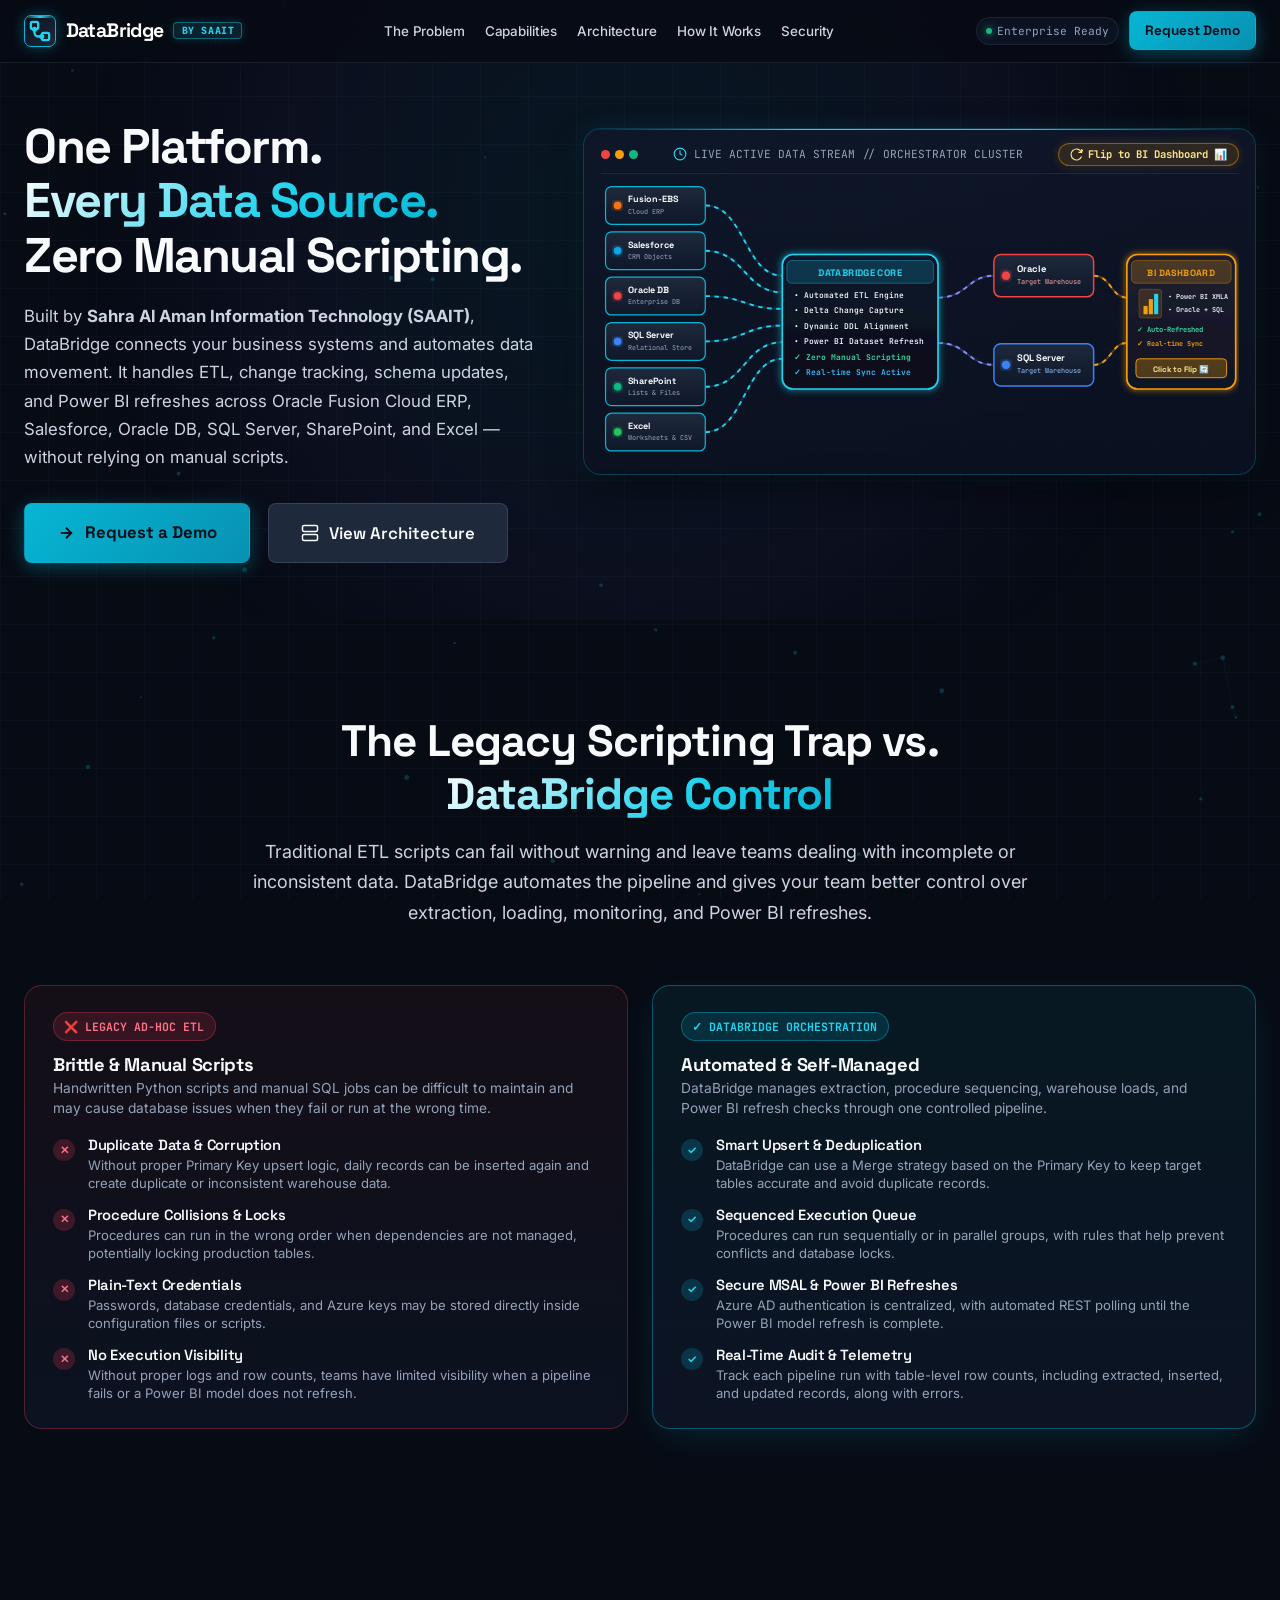
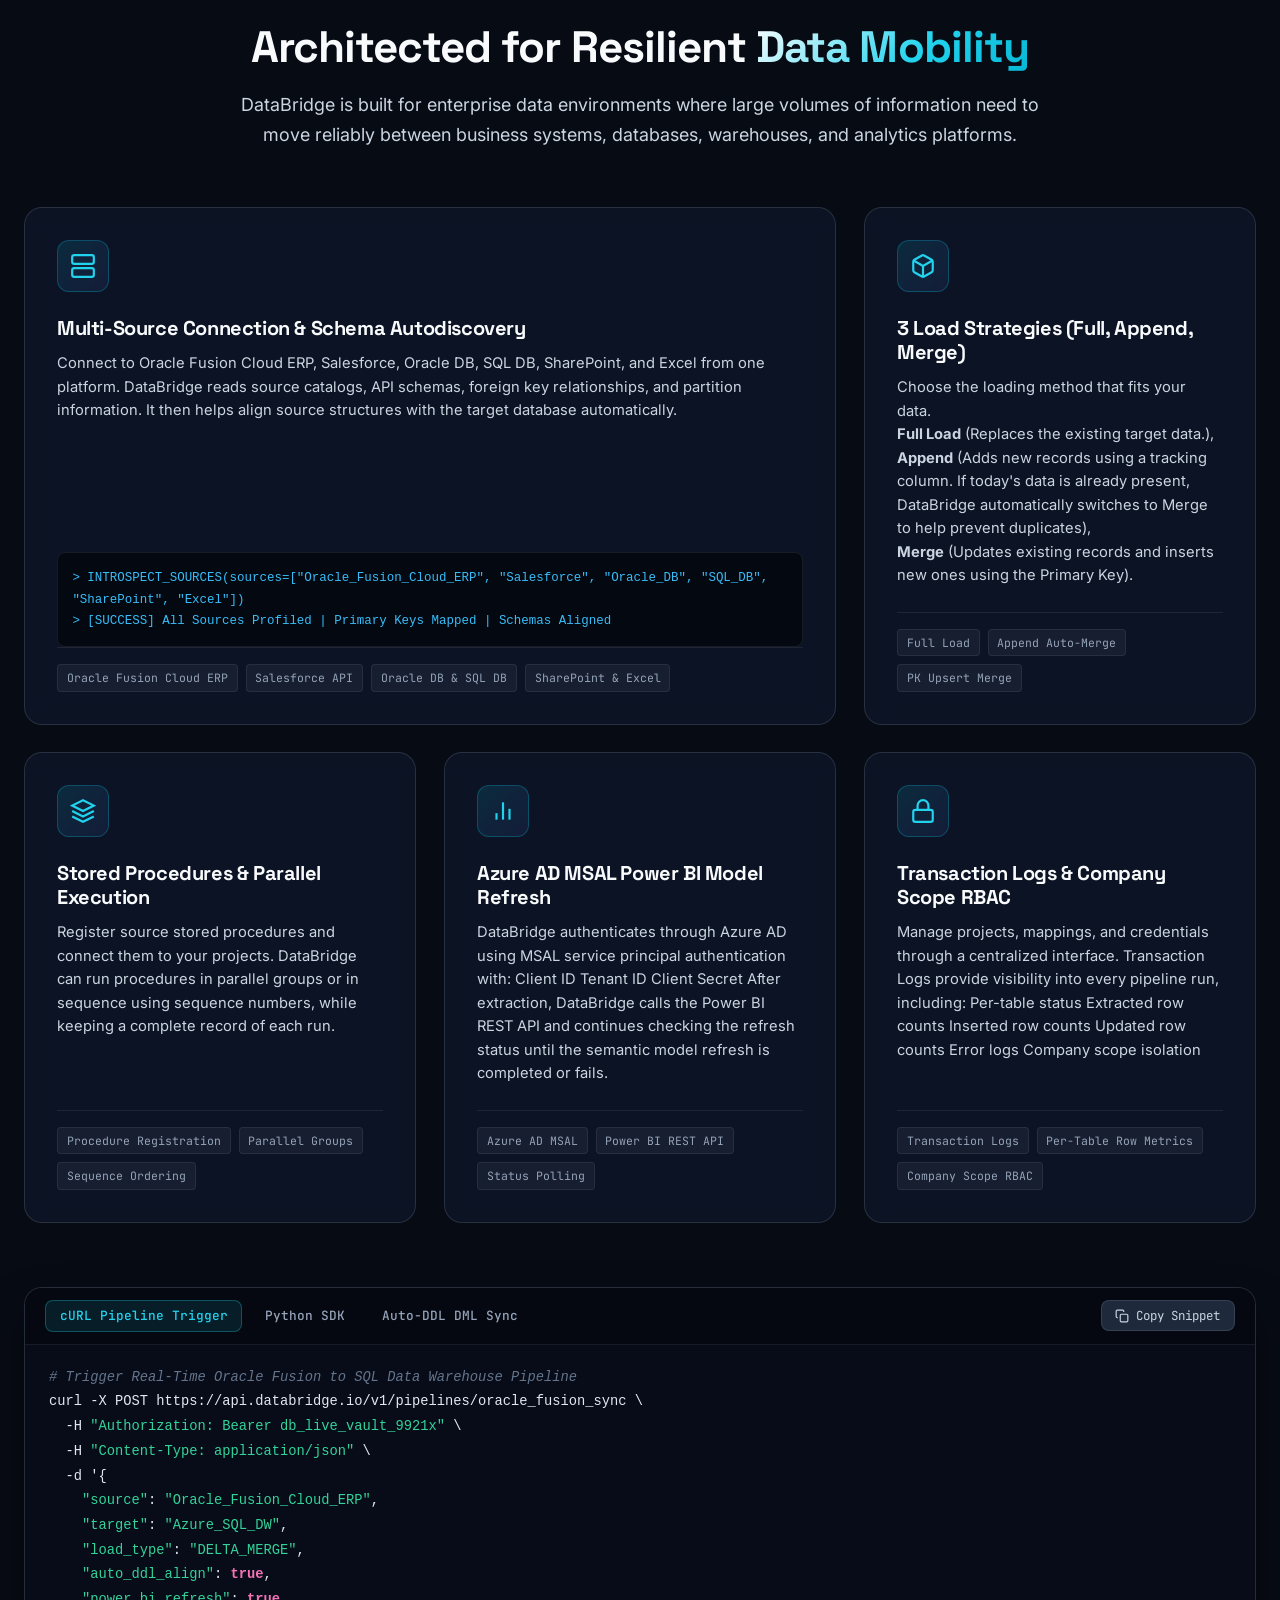
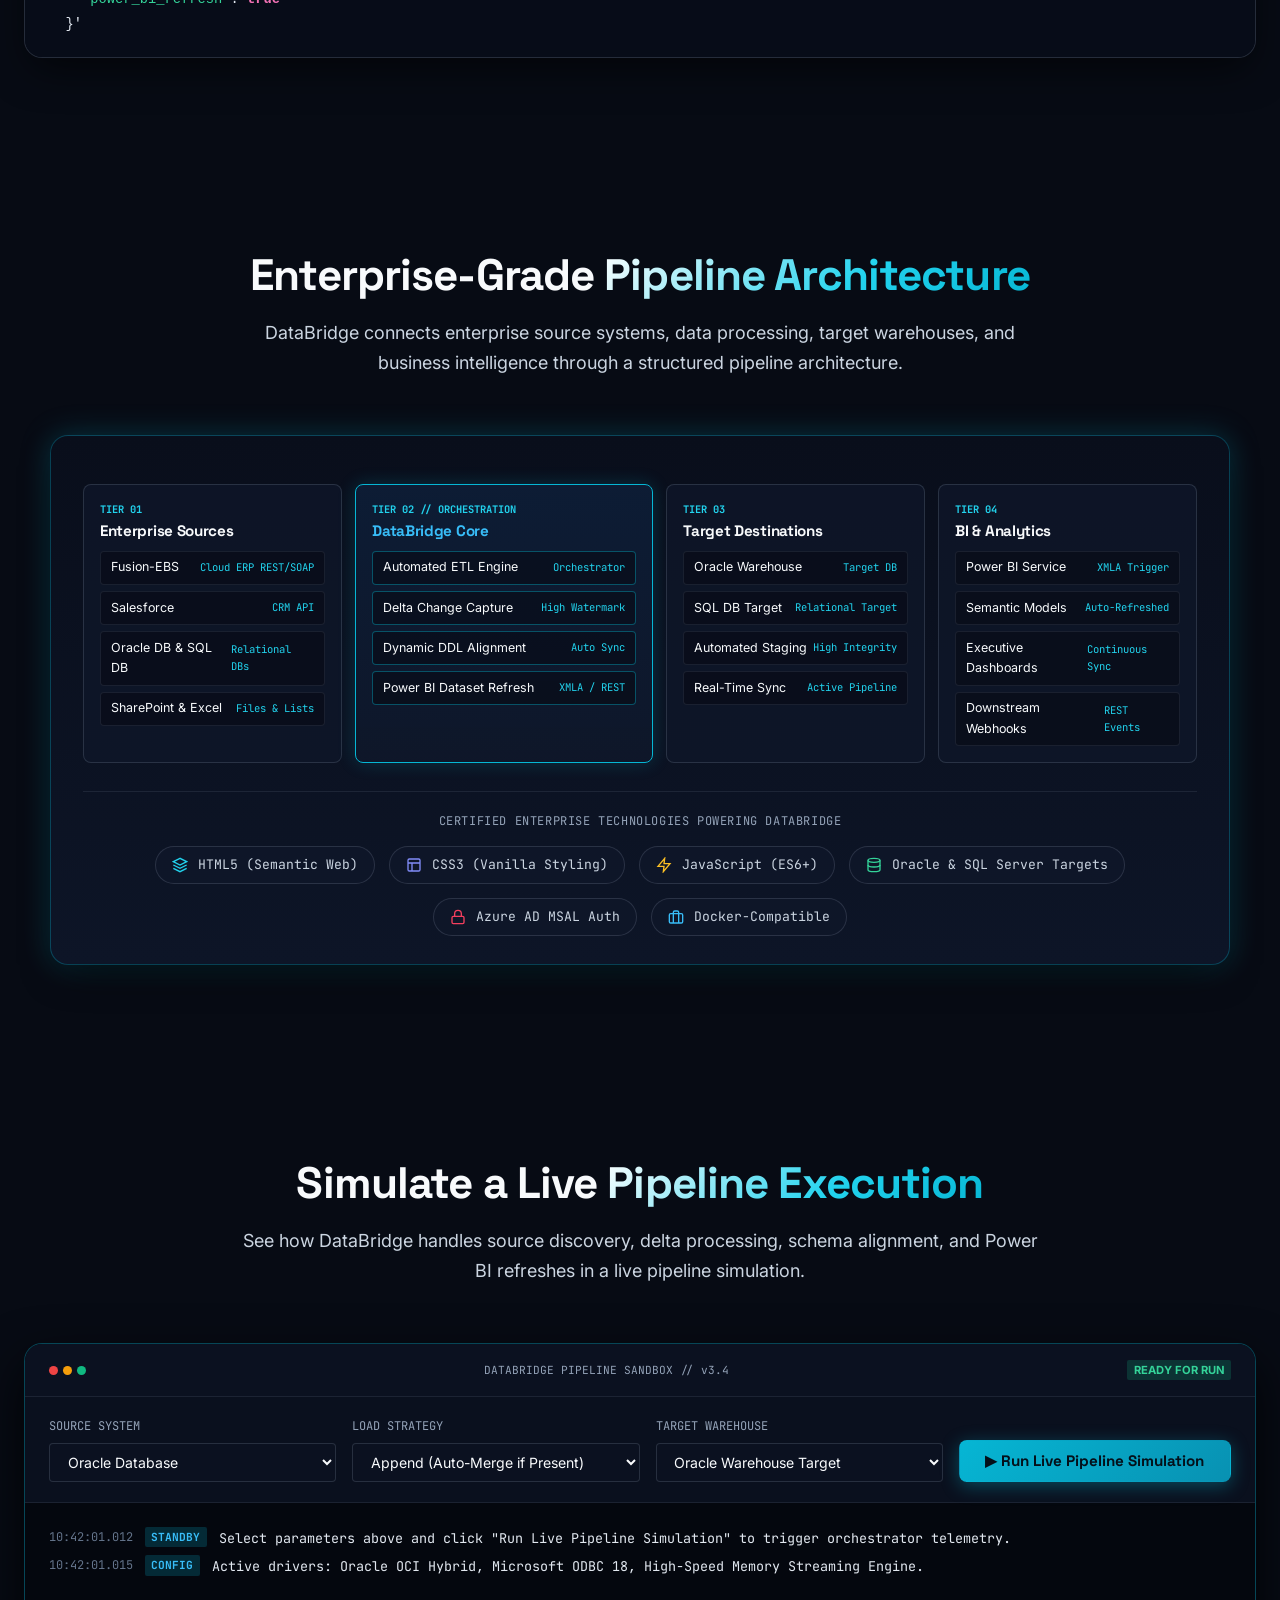
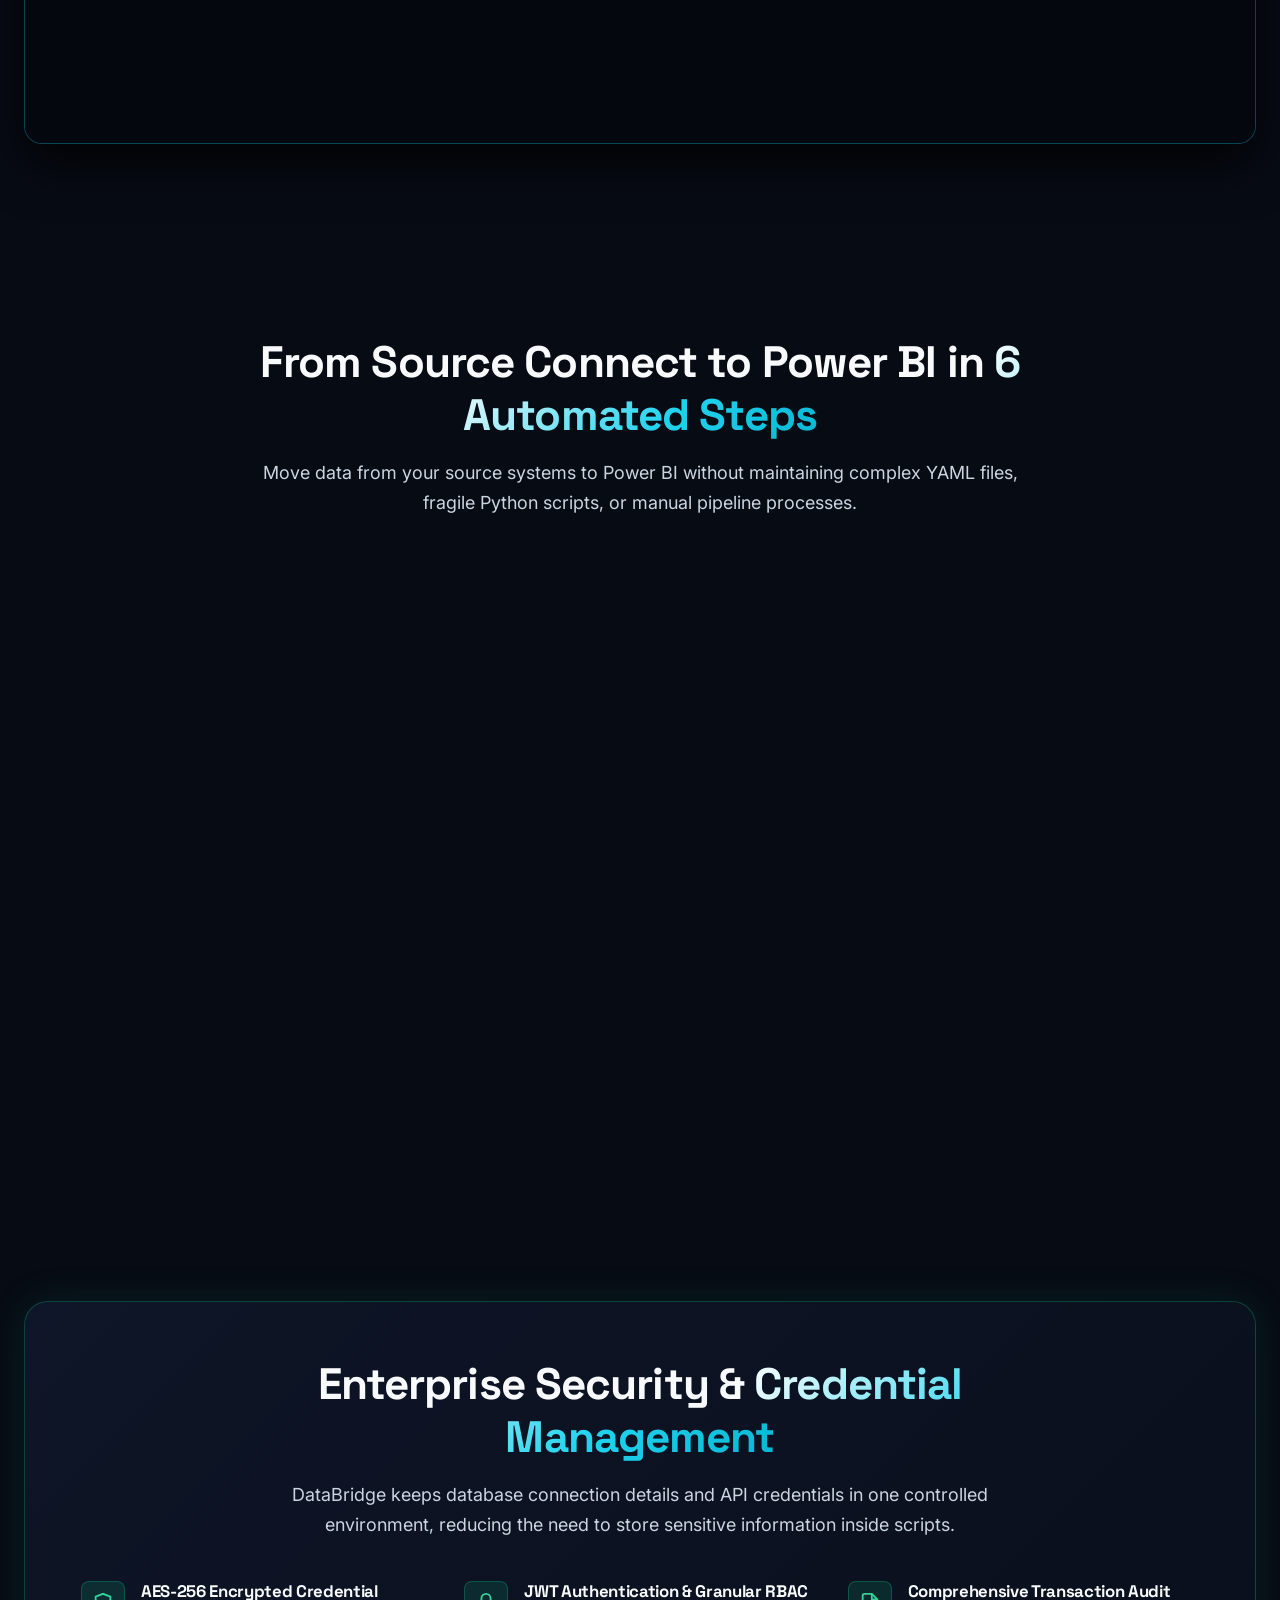
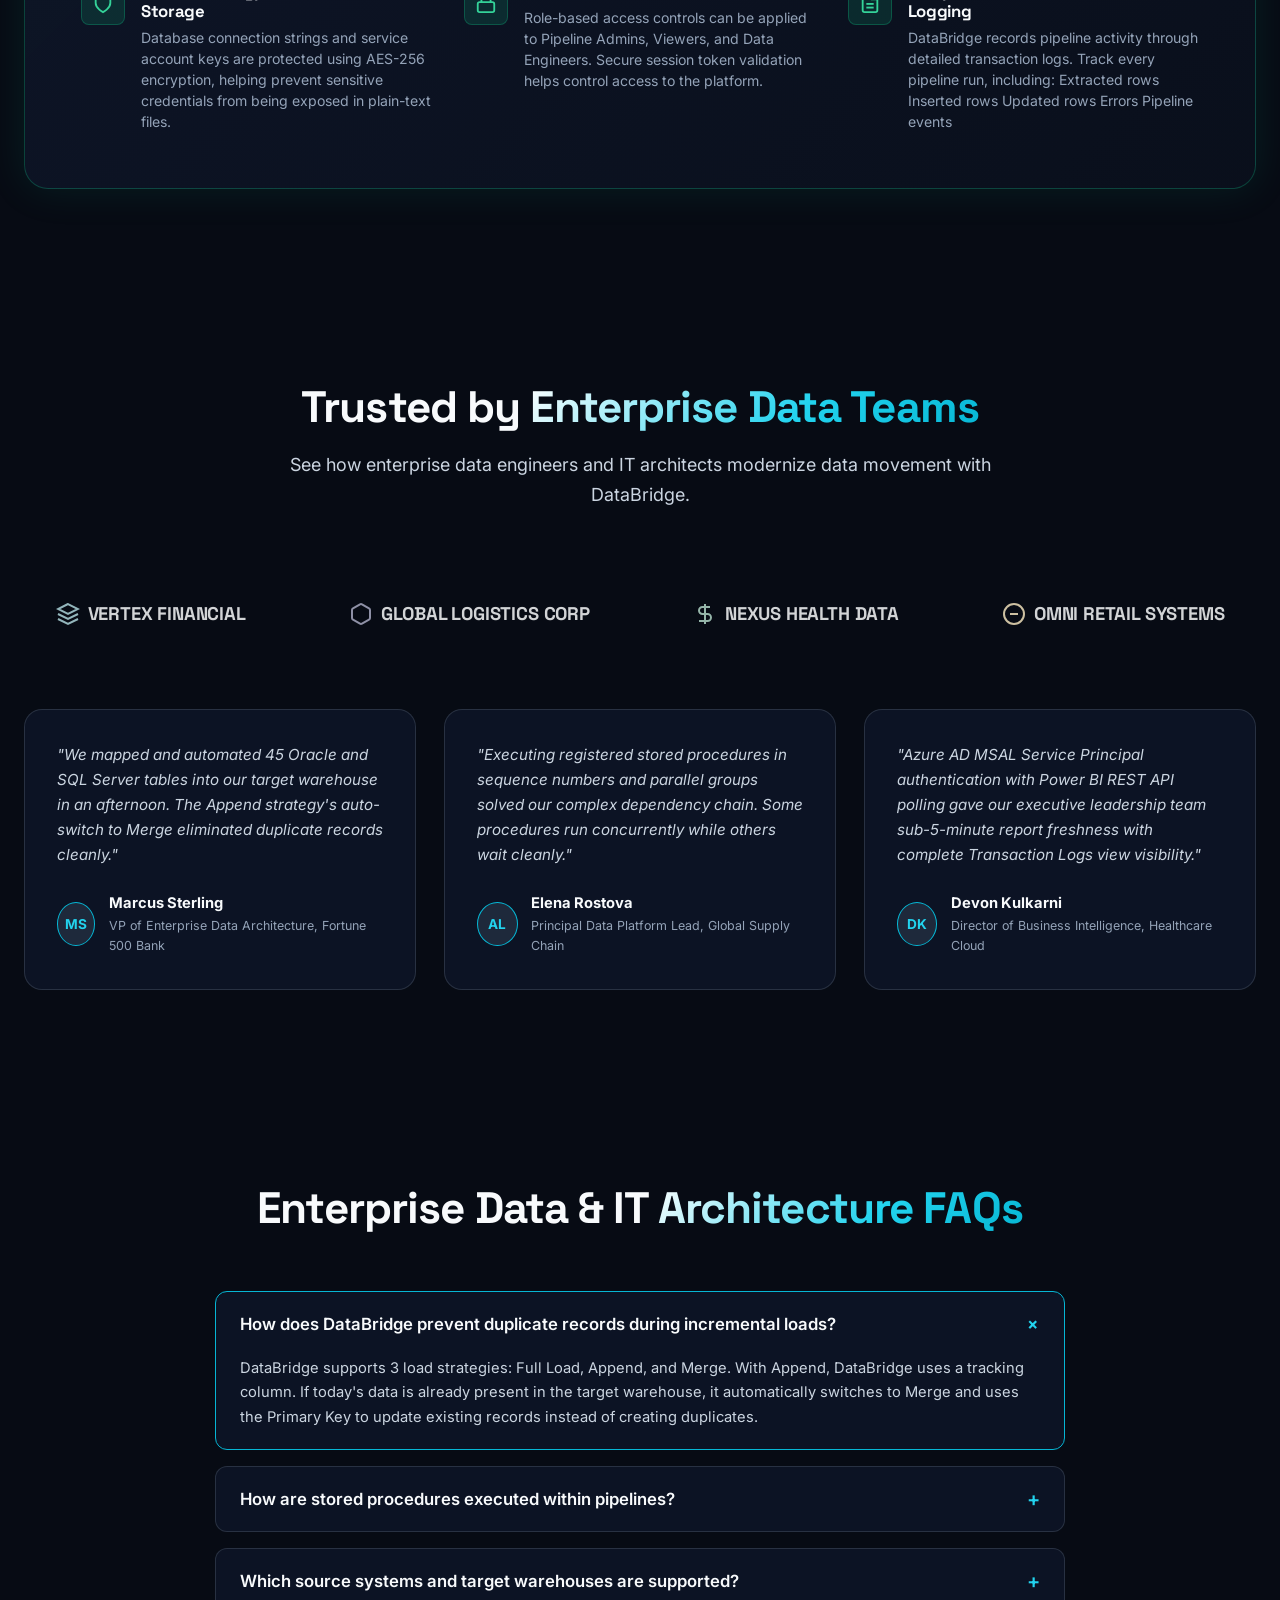
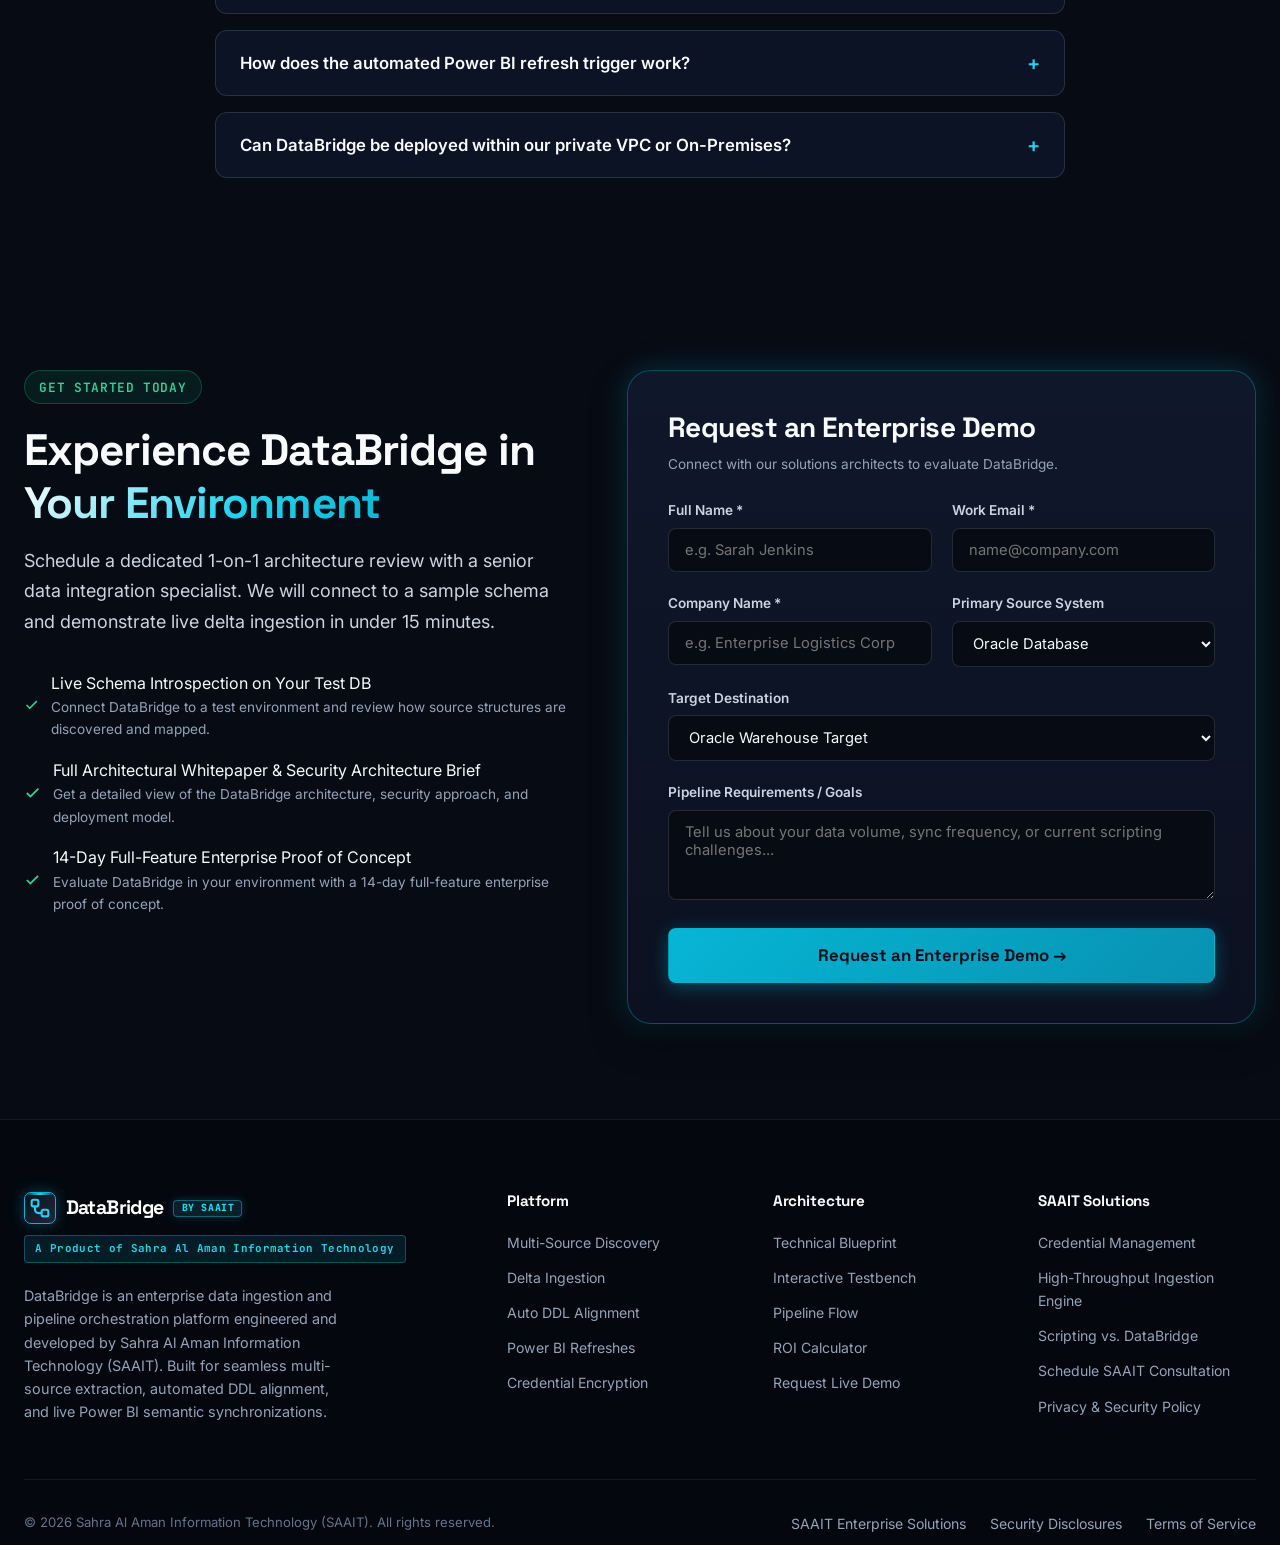
==== commit 8518ecda: "refactor: update hero section description and format HTML markup" ====
--- a/index.html
+++ b/index.html
@@ -1,32 +1,40 @@
 <!DOCTYPE html>
 <html lang="en">
+
 <head>
   <meta charset="UTF-8">
   <meta name="viewport" content="width=device-width, initial-scale=1.0">
   <title>DataBridge by SAAIT | Enterprise Multi-Source Data Ingestion & Pipeline Platform</title>
-  
+
   <!-- SEO Meta Tags -->
-  <meta name="description" content="DataBridge by Sahra Al Aman Information Technology (SAAIT) automates mission-critical ETL, delta change capture, dynamic warehouse DDL alignment, and Power BI semantic refreshes across Oracle, SQL Server, and cloud data warehouses without custom scripting.">
-  <meta name="keywords" content="DataBridge, SAAIT, Sahra Al Aman Information Technology, Enterprise ETL, Data Ingestion, Pipeline Orchestration, Oracle Fusion Ingestion, SQL Server ETL, Power BI XMLA Refresh, Automated DDL Alignment, Data Warehouse">
+  <meta name="description"
+    content="DataBridge by Sahra Al Aman Information Technology (SAAIT) automates mission-critical ETL, delta change capture, dynamic warehouse DDL alignment, and Power BI semantic refreshes across Oracle, SQL Server, and cloud data warehouses without custom scripting.">
+  <meta name="keywords"
+    content="DataBridge, SAAIT, Sahra Al Aman Information Technology, Enterprise ETL, Data Ingestion, Pipeline Orchestration, Oracle Fusion Ingestion, SQL Server ETL, Power BI XMLA Refresh, Automated DDL Alignment, Data Warehouse">
   <meta name="author" content="Sahra Al Aman Information Technology (SAAIT)">
   <meta name="robots" content="index, follow">
 
   <!-- OpenGraph / Social Meta Tags -->
   <meta property="og:type" content="website">
   <meta property="og:url" content="https://saait.ae/databridge">
-  <meta property="og:title" content="DataBridge by SAAIT — Enterprise Multi-Source Data Ingestion & Pipeline Orchestration">
-  <meta property="og:description" content="A proprietary enterprise platform engineered by Sahra Al Aman Information Technology (SAAIT). One Platform. Every Data Source. Zero Manual Scripting.">
+  <meta property="og:title"
+    content="DataBridge by SAAIT — Enterprise Multi-Source Data Ingestion & Pipeline Orchestration">
+  <meta property="og:description"
+    content="A proprietary enterprise platform engineered by Sahra Al Aman Information Technology (SAAIT). One Platform. Every Data Source. Zero Manual Scripting.">
   <meta property="og:image" content="https://saait.ae/images/databridge-og.png">
 
   <!-- Twitter Card Meta -->
   <meta name="twitter:card" content="summary_large_image">
   <meta name="twitter:title" content="DataBridge by SAAIT — Enterprise Data Ingestion Engine">
-  <meta name="twitter:description" content="Automate enterprise data pipelines across Oracle, SQL Server, and Power BI without brittle scripting. Engineered by Sahra Al Aman Information Technology.">
+  <meta name="twitter:description"
+    content="Automate enterprise data pipelines across Oracle, SQL Server, and Power BI without brittle scripting. Engineered by Sahra Al Aman Information Technology.">
 
   <!-- Google Fonts: Space Grotesk, Inter, JetBrains Mono -->
   <link rel="preconnect" href="https://fonts.googleapis.com">
   <link rel="preconnect" href="https://fonts.gstatic.com" crossorigin>
-  <link href="https://fonts.googleapis.com/css2?family=Inter:wght@300;400;500;600;700&family=JetBrains+Mono:wght@400;500;600;700&family=Space+Grotesk:wght@500;600;700;800&display=swap" rel="stylesheet">
+  <link
+    href="https://fonts.googleapis.com/css2?family=Inter:wght@300;400;500;600;700&family=JetBrains+Mono:wght@400;500;600;700&family=Space+Grotesk:wght@500;600;700;800&display=swap"
+    rel="stylesheet">
 
   <!-- Core CSS Stylesheet -->
   <link rel="stylesheet" href="styles.css">
@@ -57,6 +65,7 @@
   }
   </script>
 </head>
+
 <body>
 
   <!-- Top Scroll Progress Bar -->
@@ -71,7 +80,8 @@
       <!-- Brand Logo -->
       <a href="#" class="logo-brand" aria-label="DataBridge by SAAIT Home">
         <div class="logo-icon">
-          <svg width="22" height="22" viewBox="0 0 24 24" fill="none" stroke="#22D3EE" stroke-width="2.5" stroke-linecap="round" stroke-linejoin="round">
+          <svg width="22" height="22" viewBox="0 0 24 24" fill="none" stroke="#22D3EE" stroke-width="2.5"
+            stroke-linecap="round" stroke-linejoin="round">
             <rect x="2" y="2" width="8" height="8" rx="2"></rect>
             <rect x="14" y="14" width="8" height="8" rx="2"></rect>
             <path d="M6 10v4a4 4 0 0 0 4 4h4"></path>
@@ -137,7 +147,8 @@
     <div class="preloader-content">
       <div class="preloader-icon-wrap">
         <div class="logo-icon" style="width: 52px; height: 52px;">
-          <svg width="28" height="28" viewBox="0 0 24 24" fill="none" stroke="#22D3EE" stroke-width="2.5" stroke-linecap="round" stroke-linejoin="round">
+          <svg width="28" height="28" viewBox="0 0 24 24" fill="none" stroke="#22D3EE" stroke-width="2.5"
+            stroke-linecap="round" stroke-linejoin="round">
             <rect x="2" y="2" width="8" height="8" rx="2"></rect>
             <rect x="14" y="14" width="8" height="8" rx="2"></rect>
             <path d="M6 10v4a4 4 0 0 0 4 4h4"></path>
@@ -167,7 +178,7 @@
     <section class="hero-section" id="hero">
       <div class="container">
         <div class="hero-grid">
-          
+
           <!-- Left Hero Column -->
           <div class="hero-content">
             <h1 class="hero-title hero-animate-title">
@@ -177,13 +188,16 @@
             </h1>
 
             <p class="hero-subtitle hero-animate-subtitle">
-              Engineered and developed by <strong>Sahra Al Aman Information Technology (SAAIT)</strong>, DataBridge automates mission-critical ETL, delta change capture, dynamic DDL alignment, and seamless sync across Oracle Fusion Cloud ERP, Salesforce, Oracle DB, SQL Server, SharePoint, and Excel — eliminating brittle custom scripts forever.
+              Built by <strong>Sahra Al Aman Information Technology (SAAIT)</strong>, DataBridge connects your business
+              systems and automates data movement. It handles ETL, change tracking, schema updates, and Power BI
+              refreshes across Oracle Fusion Cloud ERP, Salesforce, Oracle DB, SQL Server, SharePoint, and Excel —
+              without relying on manual scripts.
             </p>
 
             <div class="hero-ctas hero-animate-ctas">
               <a href="#demo" class="btn btn-primary btn-lg" id="hero-cta-demo">
                 <svg width="18" height="18" viewBox="0 0 24 24" fill="none" stroke="currentColor" stroke-width="2.5">
-                  <path d="M5 12h14M12 5l7 7-7 7"/>
+                  <path d="M5 12h14M12 5l7 7-7 7" />
                 </svg>
                 Request a Demo
               </a>
@@ -203,7 +217,7 @@
           <div class="hero-visual-wrapper hero-animate-visual">
             <div class="flip-card-container" id="hero-flip-container">
               <div class="flip-card-inner">
-                
+
                 <!-- FRONT OF CARD: Live Architecture Stream Diagram -->
                 <div class="flip-card-front hero-visual-card">
                   <div class="pipeline-terminal-header">
@@ -219,8 +233,10 @@
                       </svg>
                       <span>LIVE ACTIVE DATA STREAM // ORCHESTRATOR CLUSTER</span>
                     </div>
-                    <button class="flip-card-toggle-btn" id="flip-to-dashboard-btn" title="Click to view interactive Executive BI Dashboard">
-                      <svg width="13" height="13" viewBox="0 0 24 24" fill="none" stroke="currentColor" stroke-width="2">
+                    <button class="flip-card-toggle-btn" id="flip-to-dashboard-btn"
+                      title="Click to view interactive Executive BI Dashboard">
+                      <svg width="13" height="13" viewBox="0 0 24 24" fill="none" stroke="currentColor"
+                        stroke-width="2">
                         <path d="M21.5 2v6h-6M21.34 15.57a10 10 0 1 1-.57-8.38l5.67-5.67"></path>
                       </svg>
                       <span>Flip to BI Dashboard 📊</span>
@@ -228,7 +244,8 @@
                   </div>
 
                   <!-- Animated SVG Pipeline Visualization (Expanded Inside Boxes) -->
-                  <svg class="pipeline-diagram-svg" viewBox="10 2 844 366" fill="none" xmlns="http://www.w3.org/2000/svg">
+                  <svg class="pipeline-diagram-svg" viewBox="10 2 844 366" fill="none"
+                    xmlns="http://www.w3.org/2000/svg">
                     <defs>
                       <linearGradient id="cyanGrad" x1="0%" y1="0%" x2="100%" y2="100%">
                         <stop offset="0%" stop-color="#06B6D4" />
@@ -262,139 +279,226 @@
 
                     <!-- Connecting Stream Paths with Active Flow -->
                     <!-- Left Sources to Center Engine -->
-                    <path d="M 148 33 C 200 33, 200 126, 250 126" stroke="rgba(6, 182, 212, 0.22)" stroke-width="2.5" fill="none" />
-                    <path d="M 148 93 C 200 93, 200 148, 250 148" stroke="rgba(6, 182, 212, 0.22)" stroke-width="2.5" fill="none" />
-                    <path d="M 148 153 C 200 153, 200 170, 250 170" stroke="rgba(6, 182, 212, 0.22)" stroke-width="2.5" fill="none" />
-                    <path d="M 148 213 C 200 213, 200 192, 250 192" stroke="rgba(6, 182, 212, 0.22)" stroke-width="2.5" fill="none" />
-                    <path d="M 148 273 C 200 273, 200 214, 250 214" stroke="rgba(6, 182, 212, 0.22)" stroke-width="2.5" fill="none" />
-                    <path d="M 148 333 C 200 333, 200 236, 250 236" stroke="rgba(6, 182, 212, 0.22)" stroke-width="2.5" fill="none" />
+                    <path d="M 148 33 C 200 33, 200 126, 250 126" stroke="rgba(6, 182, 212, 0.22)" stroke-width="2.5"
+                      fill="none" />
+                    <path d="M 148 93 C 200 93, 200 148, 250 148" stroke="rgba(6, 182, 212, 0.22)" stroke-width="2.5"
+                      fill="none" />
+                    <path d="M 148 153 C 200 153, 200 170, 250 170" stroke="rgba(6, 182, 212, 0.22)" stroke-width="2.5"
+                      fill="none" />
+                    <path d="M 148 213 C 200 213, 200 192, 250 192" stroke="rgba(6, 182, 212, 0.22)" stroke-width="2.5"
+                      fill="none" />
+                    <path d="M 148 273 C 200 273, 200 214, 250 214" stroke="rgba(6, 182, 212, 0.22)" stroke-width="2.5"
+                      fill="none" />
+                    <path d="M 148 333 C 200 333, 200 236, 250 236" stroke="rgba(6, 182, 212, 0.22)" stroke-width="2.5"
+                      fill="none" />
 
                     <!-- Flowing Animated Stream Particles (Sources -> Core) -->
-                    <path d="M 148 33 C 200 33, 200 126, 250 126" stroke="#22D3EE" stroke-width="2.5" stroke-dasharray="6 6" class="stream-path-active" fill="none" />
-                    <path d="M 148 93 C 200 93, 200 148, 250 148" stroke="#22D3EE" stroke-width="2.5" stroke-dasharray="6 6" class="stream-path-active" fill="none" />
-                    <path d="M 148 153 C 200 153, 200 170, 250 170" stroke="#22D3EE" stroke-width="2.5" stroke-dasharray="6 6" class="stream-path-active" fill="none" />
-                    <path d="M 148 213 C 200 213, 200 192, 250 192" stroke="#22D3EE" stroke-width="2.5" stroke-dasharray="6 6" class="stream-path-active" fill="none" />
-                    <path d="M 148 273 C 200 273, 200 214, 250 214" stroke="#22D3EE" stroke-width="2.5" stroke-dasharray="6 6" class="stream-path-active" fill="none" />
-                    <path d="M 148 333 C 200 333, 200 236, 250 236" stroke="#22D3EE" stroke-width="2.5" stroke-dasharray="6 6" class="stream-path-active" fill="none" />
+                    <path d="M 148 33 C 200 33, 200 126, 250 126" stroke="#22D3EE" stroke-width="2.5"
+                      stroke-dasharray="6 6" class="stream-path-active" fill="none" />
+                    <path d="M 148 93 C 200 93, 200 148, 250 148" stroke="#22D3EE" stroke-width="2.5"
+                      stroke-dasharray="6 6" class="stream-path-active" fill="none" />
+                    <path d="M 148 153 C 200 153, 200 170, 250 170" stroke="#22D3EE" stroke-width="2.5"
+                      stroke-dasharray="6 6" class="stream-path-active" fill="none" />
+                    <path d="M 148 213 C 200 213, 200 192, 250 192" stroke="#22D3EE" stroke-width="2.5"
+                      stroke-dasharray="6 6" class="stream-path-active" fill="none" />
+                    <path d="M 148 273 C 200 273, 200 214, 250 214" stroke="#22D3EE" stroke-width="2.5"
+                      stroke-dasharray="6 6" class="stream-path-active" fill="none" />
+                    <path d="M 148 333 C 200 333, 200 236, 250 236" stroke="#22D3EE" stroke-width="2.5"
+                      stroke-dasharray="6 6" class="stream-path-active" fill="none" />
 
                     <!-- Center Engine to Right Target Warehouses (Oracle & SQL Server) -->
-                    <path d="M 456 155 C 495 155, 495 126, 530 126" stroke="rgba(129, 140, 248, 0.25)" stroke-width="2.5" fill="none" />
-                    <path d="M 456 215 C 495 215, 495 244, 530 244" stroke="rgba(129, 140, 248, 0.25)" stroke-width="2.5" fill="none" />
-                    <path d="M 456 155 C 495 155, 495 126, 530 126" stroke="#818CF8" stroke-width="2.5" stroke-dasharray="6 6" class="stream-path-active" fill="none" />
-                    <path d="M 456 215 C 495 215, 495 244, 530 244" stroke="#818CF8" stroke-width="2.5" stroke-dasharray="6 6" class="stream-path-active" fill="none" />
+                    <path d="M 456 155 C 495 155, 495 126, 530 126" stroke="rgba(129, 140, 248, 0.25)"
+                      stroke-width="2.5" fill="none" />
+                    <path d="M 456 215 C 495 215, 495 244, 530 244" stroke="rgba(129, 140, 248, 0.25)"
+                      stroke-width="2.5" fill="none" />
+                    <path d="M 456 155 C 495 155, 495 126, 530 126" stroke="#818CF8" stroke-width="2.5"
+                      stroke-dasharray="6 6" class="stream-path-active" fill="none" />
+                    <path d="M 456 215 C 495 215, 495 244, 530 244" stroke="#818CF8" stroke-width="2.5"
+                      stroke-dasharray="6 6" class="stream-path-active" fill="none" />
 
                     <!-- Stream Paths: BOTH Targets (Oracle & SQL Server) -> Downstream Power BI Dashboard -->
-                    <path d="M 662 126 C 685 126, 685 155, 706 155" stroke="rgba(245, 158, 11, 0.3)" stroke-width="2.5" fill="none" />
-                    <path d="M 662 244 C 685 244, 685 215, 706 215" stroke="rgba(245, 158, 11, 0.3)" stroke-width="2.5" fill="none" />
-                    <path d="M 662 126 C 685 126, 685 155, 706 155" stroke="#F59E0B" stroke-width="2.5" stroke-dasharray="6 6" class="stream-path-active" fill="none" />
-                    <path d="M 662 244 C 685 244, 685 215, 706 215" stroke="#F59E0B" stroke-width="2.5" stroke-dasharray="6 6" class="stream-path-active" fill="none" />
+                    <path d="M 662 126 C 685 126, 685 155, 706 155" stroke="rgba(245, 158, 11, 0.3)" stroke-width="2.5"
+                      fill="none" />
+                    <path d="M 662 244 C 685 244, 685 215, 706 215" stroke="rgba(245, 158, 11, 0.3)" stroke-width="2.5"
+                      fill="none" />
+                    <path d="M 662 126 C 685 126, 685 155, 706 155" stroke="#F59E0B" stroke-width="2.5"
+                      stroke-dasharray="6 6" class="stream-path-active" fill="none" />
+                    <path d="M 662 244 C 685 244, 685 215, 706 215" stroke="#F59E0B" stroke-width="2.5"
+                      stroke-dasharray="6 6" class="stream-path-active" fill="none" />
 
                     <!-- SOURCE NODES (Left Tier - 6 Items - Scaled Up) -->
                     <!-- Node 1: Fusion-EBS -->
-                    <g class="pulse-node" data-tooltip-title="Fusion-EBS (Oracle Cloud ERP)" data-tooltip-desc="High-throughput BIP / REST extract with automated pagination, token refresh, and delta change capture." data-tooltip-stat="AUTOMATED PAGINATION // DELTA CAPTURE">
-                      <rect x="16" y="8" width="132" height="50" rx="8" fill="url(#nodeBg)" stroke="#06B6D4" stroke-width="1.6" />
+                    <g class="pulse-node" data-tooltip-title="Fusion-EBS (Oracle Cloud ERP)"
+                      data-tooltip-desc="High-throughput BIP / REST extract with automated pagination, token refresh, and delta change capture."
+                      data-tooltip-stat="AUTOMATED PAGINATION // DELTA CAPTURE">
+                      <rect x="16" y="8" width="132" height="50" rx="8" fill="url(#nodeBg)" stroke="#06B6D4"
+                        stroke-width="1.6" />
                       <circle cx="32" cy="33" r="5" fill="#F97316" filter="url(#glowNode)" />
-                      <text x="46" y="29" fill="#F8FAFC" font-family="'Space Grotesk', sans-serif" font-size="12" font-weight="700">Fusion-EBS</text>
-                      <text x="46" y="44" fill="#94A3B8" font-family="'JetBrains Mono', monospace" font-size="9">Cloud ERP</text>
+                      <text x="46" y="29" fill="#F8FAFC" font-family="'Space Grotesk', sans-serif" font-size="12"
+                        font-weight="700">Fusion-EBS</text>
+                      <text x="46" y="44" fill="#94A3B8" font-family="'JetBrains Mono', monospace" font-size="9">Cloud
+                        ERP</text>
                     </g>
 
                     <!-- Node 2: Salesforce -->
-                    <g class="pulse-node" data-tooltip-title="Salesforce CRM API" data-tooltip-desc="Bulk API 2.0 streaming ingestion with automatic object schema mapping and OAuth 2.0 PKCE flow." data-tooltip-stat="BULK API 2.0 // OAUTH 2.0 PKCE">
-                      <rect x="16" y="68" width="132" height="50" rx="8" fill="url(#nodeBg)" stroke="#06B6D4" stroke-width="1.6" />
+                    <g class="pulse-node" data-tooltip-title="Salesforce CRM API"
+                      data-tooltip-desc="Bulk API 2.0 streaming ingestion with automatic object schema mapping and OAuth 2.0 PKCE flow."
+                      data-tooltip-stat="BULK API 2.0 // OAUTH 2.0 PKCE">
+                      <rect x="16" y="68" width="132" height="50" rx="8" fill="url(#nodeBg)" stroke="#06B6D4"
+                        stroke-width="1.6" />
                       <circle cx="32" cy="93" r="5" fill="#0EA5E9" filter="url(#glowNode)" />
-                      <text x="46" y="89" fill="#F8FAFC" font-family="'Space Grotesk', sans-serif" font-size="12" font-weight="700">Salesforce</text>
-                      <text x="46" y="104" fill="#94A3B8" font-family="'JetBrains Mono', monospace" font-size="9">CRM Objects</text>
+                      <text x="46" y="89" fill="#F8FAFC" font-family="'Space Grotesk', sans-serif" font-size="12"
+                        font-weight="700">Salesforce</text>
+                      <text x="46" y="104" fill="#94A3B8" font-family="'JetBrains Mono', monospace" font-size="9">CRM
+                        Objects</text>
                     </g>
 
                     <!-- Node 3: Oracle DB -->
-                    <g class="pulse-node" data-tooltip-title="Oracle Enterprise Database" data-tooltip-desc="LogMiner CDC log parsing and high-speed OCI Native Driver direct buffer reads." data-tooltip-stat="LOGMINER CDC // DIRECT BUFFER READS">
-                      <rect x="16" y="128" width="132" height="50" rx="8" fill="url(#nodeBg)" stroke="#06B6D4" stroke-width="1.6" />
+                    <g class="pulse-node" data-tooltip-title="Oracle Enterprise Database"
+                      data-tooltip-desc="LogMiner CDC log parsing and high-speed OCI Native Driver direct buffer reads."
+                      data-tooltip-stat="LOGMINER CDC // DIRECT BUFFER READS">
+                      <rect x="16" y="128" width="132" height="50" rx="8" fill="url(#nodeBg)" stroke="#06B6D4"
+                        stroke-width="1.6" />
                       <circle cx="32" cy="153" r="5" fill="#EF4444" filter="url(#glowNode)" />
-                      <text x="46" y="149" fill="#F8FAFC" font-family="'Space Grotesk', sans-serif" font-size="12" font-weight="700">Oracle DB</text>
-                      <text x="46" y="164" fill="#94A3B8" font-family="'JetBrains Mono', monospace" font-size="9">Enterprise DB</text>
+                      <text x="46" y="149" fill="#F8FAFC" font-family="'Space Grotesk', sans-serif" font-size="12"
+                        font-weight="700">Oracle DB</text>
+                      <text x="46" y="164" fill="#94A3B8" font-family="'JetBrains Mono', monospace"
+                        font-size="9">Enterprise DB</text>
                     </g>
 
                     <!-- Node 4: SQL Server (Source) -->
-                    <g class="pulse-node" data-tooltip-title="Microsoft SQL Server Source" data-tooltip-desc="SqlBulkCopy and Change Tracking (CT) engine with automatic rowversion state tracking." data-tooltip-stat="SQLBULKCOPY // ROWVERSION TRACKING">
-                      <rect x="16" y="188" width="132" height="50" rx="8" fill="url(#nodeBg)" stroke="#06B6D4" stroke-width="1.6" />
+                    <g class="pulse-node" data-tooltip-title="Microsoft SQL Server Source"
+                      data-tooltip-desc="SqlBulkCopy and Change Tracking (CT) engine with automatic rowversion state tracking."
+                      data-tooltip-stat="SQLBULKCOPY // ROWVERSION TRACKING">
+                      <rect x="16" y="188" width="132" height="50" rx="8" fill="url(#nodeBg)" stroke="#06B6D4"
+                        stroke-width="1.6" />
                       <circle cx="32" cy="213" r="5" fill="#3B82F6" filter="url(#glowNode)" />
-                      <text x="46" y="209" fill="#F8FAFC" font-family="'Space Grotesk', sans-serif" font-size="12" font-weight="700">SQL Server</text>
-                      <text x="46" y="224" fill="#94A3B8" font-family="'JetBrains Mono', monospace" font-size="9">Relational Store</text>
+                      <text x="46" y="209" fill="#F8FAFC" font-family="'Space Grotesk', sans-serif" font-size="12"
+                        font-weight="700">SQL Server</text>
+                      <text x="46" y="224" fill="#94A3B8" font-family="'JetBrains Mono', monospace"
+                        font-size="9">Relational Store</text>
                     </g>
 
                     <!-- Node 5: SharePoint -->
-                    <g class="pulse-node" data-tooltip-title="Microsoft SharePoint Lists" data-tooltip-desc="Graph API delta queries for SharePoint lists and file metadata synchronization." data-tooltip-stat="GRAPH API DELTA // AUTO-RECONCILIATION">
-                      <rect x="16" y="248" width="132" height="50" rx="8" fill="url(#nodeBg)" stroke="#06B6D4" stroke-width="1.6" />
+                    <g class="pulse-node" data-tooltip-title="Microsoft SharePoint Lists"
+                      data-tooltip-desc="Graph API delta queries for SharePoint lists and file metadata synchronization."
+                      data-tooltip-stat="GRAPH API DELTA // AUTO-RECONCILIATION">
+                      <rect x="16" y="248" width="132" height="50" rx="8" fill="url(#nodeBg)" stroke="#06B6D4"
+                        stroke-width="1.6" />
                       <circle cx="32" cy="273" r="5" fill="#10B981" filter="url(#glowNode)" />
-                      <text x="46" y="269" fill="#F8FAFC" font-family="'Space Grotesk', sans-serif" font-size="12" font-weight="700">SharePoint</text>
-                      <text x="46" y="284" fill="#94A3B8" font-family="'JetBrains Mono', monospace" font-size="9">Lists &amp; Files</text>
+                      <text x="46" y="269" fill="#F8FAFC" font-family="'Space Grotesk', sans-serif" font-size="12"
+                        font-weight="700">SharePoint</text>
+                      <text x="46" y="284" fill="#94A3B8" font-family="'JetBrains Mono', monospace" font-size="9">Lists
+                        &amp; Files</text>
                     </g>
 
                     <!-- Node 6: Excel -->
-                    <g class="pulse-node" data-tooltip-title="Excel & CSV Streaming" data-tooltip-desc="In-memory OpenXML streaming parser with header validation and data type inferencing." data-tooltip-stat="OPENXML STREAMING // TYPE INFERENCING">
-                      <rect x="16" y="308" width="132" height="50" rx="8" fill="url(#nodeBg)" stroke="#06B6D4" stroke-width="1.6" />
+                    <g class="pulse-node" data-tooltip-title="Excel & CSV Streaming"
+                      data-tooltip-desc="In-memory OpenXML streaming parser with header validation and data type inferencing."
+                      data-tooltip-stat="OPENXML STREAMING // TYPE INFERENCING">
+                      <rect x="16" y="308" width="132" height="50" rx="8" fill="url(#nodeBg)" stroke="#06B6D4"
+                        stroke-width="1.6" />
                       <circle cx="32" cy="333" r="5" fill="#22C55E" filter="url(#glowNode)" />
-                      <text x="46" y="329" fill="#F8FAFC" font-family="'Space Grotesk', sans-serif" font-size="12" font-weight="700">Excel</text>
-                      <text x="46" y="344" fill="#94A3B8" font-family="'JetBrains Mono', monospace" font-size="9">Worksheets &amp; CSV</text>
+                      <text x="46" y="329" fill="#F8FAFC" font-family="'Space Grotesk', sans-serif" font-size="12"
+                        font-weight="700">Excel</text>
+                      <text x="46" y="344" fill="#94A3B8" font-family="'JetBrains Mono', monospace"
+                        font-size="9">Worksheets &amp; CSV</text>
                     </g>
 
                     <!-- CENTER NODE: DATABRIDGE CORE (Expanded Inside Box) -->
-                    <g filter="url(#glowCyan)" class="pulse-node" data-tooltip-title="DataBridge Core Ingestion Engine" data-tooltip-desc="Multi-threaded pipeline orchestrator with automatic DDL column drift alignment and Power BI dataset XMLA refresh." data-tooltip-stat="MULTI-THREADED ENGINE // ENCRYPTED CREDENTIALS">
-                      <rect x="250" y="98" width="206" height="178" rx="14" fill="url(#coreBg)" stroke="#22D3EE" stroke-width="2.2" />
-                      <rect x="256" y="106" width="194" height="30" rx="6" fill="rgba(6, 182, 212, 0.2)" stroke="rgba(34, 211, 238, 0.45)" stroke-width="1" />
-                      <text x="353" y="126" fill="#22D3EE" text-anchor="middle" font-family="'Space Grotesk', sans-serif" font-size="12.5" font-weight="800" letter-spacing="0.5">DATABRIDGE CORE</text>
-                      <text x="266" y="156" fill="#F1F5F9" font-family="'JetBrains Mono', monospace" font-size="10.5" font-weight="600">• Automated ETL Engine</text>
-                      <text x="266" y="176" fill="#F1F5F9" font-family="'JetBrains Mono', monospace" font-size="10.5" font-weight="600">• Delta Change Capture</text>
-                      <text x="266" y="196" fill="#F1F5F9" font-family="'JetBrains Mono', monospace" font-size="10.5" font-weight="600">• Dynamic DDL Alignment</text>
-                      <text x="266" y="216" fill="#F1F5F9" font-family="'JetBrains Mono', monospace" font-size="10.5" font-weight="600">• Power BI Dataset Refresh</text>
-                      <text x="266" y="238" fill="#34D399" font-family="'JetBrains Mono', monospace" font-size="10.5" font-weight="700">✓ Zero Manual Scripting</text>
-                      <text x="266" y="258" fill="#38BDF8" font-family="'JetBrains Mono', monospace" font-size="10.5" font-weight="600">✓ Real-time Sync Active</text>
+                    <g filter="url(#glowCyan)" class="pulse-node" data-tooltip-title="DataBridge Core Ingestion Engine"
+                      data-tooltip-desc="Multi-threaded pipeline orchestrator with automatic DDL column drift alignment and Power BI dataset XMLA refresh."
+                      data-tooltip-stat="MULTI-THREADED ENGINE // ENCRYPTED CREDENTIALS">
+                      <rect x="250" y="98" width="206" height="178" rx="14" fill="url(#coreBg)" stroke="#22D3EE"
+                        stroke-width="2.2" />
+                      <rect x="256" y="106" width="194" height="30" rx="6" fill="rgba(6, 182, 212, 0.2)"
+                        stroke="rgba(34, 211, 238, 0.45)" stroke-width="1" />
+                      <text x="353" y="126" fill="#22D3EE" text-anchor="middle"
+                        font-family="'Space Grotesk', sans-serif" font-size="12.5" font-weight="800"
+                        letter-spacing="0.5">DATABRIDGE CORE</text>
+                      <text x="266" y="156" fill="#F1F5F9" font-family="'JetBrains Mono', monospace" font-size="10.5"
+                        font-weight="600">• Automated ETL Engine</text>
+                      <text x="266" y="176" fill="#F1F5F9" font-family="'JetBrains Mono', monospace" font-size="10.5"
+                        font-weight="600">• Delta Change Capture</text>
+                      <text x="266" y="196" fill="#F1F5F9" font-family="'JetBrains Mono', monospace" font-size="10.5"
+                        font-weight="600">• Dynamic DDL Alignment</text>
+                      <text x="266" y="216" fill="#F1F5F9" font-family="'JetBrains Mono', monospace" font-size="10.5"
+                        font-weight="600">• Power BI Dataset Refresh</text>
+                      <text x="266" y="238" fill="#34D399" font-family="'JetBrains Mono', monospace" font-size="10.5"
+                        font-weight="700">✓ Zero Manual Scripting</text>
+                      <text x="266" y="258" fill="#38BDF8" font-family="'JetBrains Mono', monospace" font-size="10.5"
+                        font-weight="600">✓ Real-time Sync Active</text>
                     </g>
 
                     <!-- DESTINATION NODES (Middle Right Tier - 2 Target Databases - Scaled Up) -->
                     <!-- Target Node 1: Oracle -->
-                    <g class="pulse-node" data-tooltip-title="Oracle Target Data Warehouse" data-tooltip-desc="Automated MERGE INTO upserts and DDL ALTER TABLE aligner for Oracle cloud data warehouses." data-tooltip-stat="DYNAMIC DDL SCHEMA ALIGNMENT">
-                      <rect x="530" y="98" width="132" height="56" rx="9" fill="url(#nodeBg)" stroke="#EF4444" stroke-width="2" />
+                    <g class="pulse-node" data-tooltip-title="Oracle Target Data Warehouse"
+                      data-tooltip-desc="Automated MERGE INTO upserts and DDL ALTER TABLE aligner for Oracle cloud data warehouses."
+                      data-tooltip-stat="DYNAMIC DDL SCHEMA ALIGNMENT">
+                      <rect x="530" y="98" width="132" height="56" rx="9" fill="url(#nodeBg)" stroke="#EF4444"
+                        stroke-width="2" />
                       <circle cx="546" cy="126" r="5.5" fill="#EF4444" filter="url(#glowNode)" />
-                      <text x="560" y="121" fill="#F8FAFC" font-family="'Space Grotesk', sans-serif" font-size="12.5" font-weight="700">Oracle</text>
-                      <text x="560" y="137" fill="#FCA5A5" font-family="'JetBrains Mono', monospace" font-size="9">Target Warehouse</text>
+                      <text x="560" y="121" fill="#F8FAFC" font-family="'Space Grotesk', sans-serif" font-size="12.5"
+                        font-weight="700">Oracle</text>
+                      <text x="560" y="137" fill="#FCA5A5" font-family="'JetBrains Mono', monospace"
+                        font-size="9">Target Warehouse</text>
                     </g>
 
                     <!-- Target Node 2: SQL Server -->
-                    <g class="pulse-node" data-tooltip-title="SQL Server Target Warehouse" data-tooltip-desc="Fast load staging and Power BI semantic dataset XMLA endpoint trigger upon load completion." data-tooltip-stat="POWER BI AUTO-REFRESH SINK">
-                      <rect x="530" y="216" width="132" height="56" rx="9" fill="url(#nodeBg)" stroke="#3B82F6" stroke-width="2" />
+                    <g class="pulse-node" data-tooltip-title="SQL Server Target Warehouse"
+                      data-tooltip-desc="Fast load staging and Power BI semantic dataset XMLA endpoint trigger upon load completion."
+                      data-tooltip-stat="POWER BI AUTO-REFRESH SINK">
+                      <rect x="530" y="216" width="132" height="56" rx="9" fill="url(#nodeBg)" stroke="#3B82F6"
+                        stroke-width="2" />
                       <circle cx="546" cy="244" r="5.5" fill="#3B82F6" filter="url(#glowNode)" />
-                      <text x="560" y="239" fill="#F8FAFC" font-family="'Space Grotesk', sans-serif" font-size="12.5" font-weight="700">SQL Server</text>
-                      <text x="560" y="255" fill="#93C5FD" font-family="'JetBrains Mono', monospace" font-size="9">Target Warehouse</text>
+                      <text x="560" y="239" fill="#F8FAFC" font-family="'Space Grotesk', sans-serif" font-size="12.5"
+                        font-weight="700">SQL Server</text>
+                      <text x="560" y="255" fill="#93C5FD" font-family="'JetBrains Mono', monospace"
+                        font-size="9">Target Warehouse</text>
                     </g>
 
                     <!-- DOWNSTREAM NODE (Far Right): Executive BI Dashboard (Expanded Inside Box) -->
-                    <g filter="url(#glowGold)" class="pulse-node bi-svg-trigger" id="bi-svg-trigger-node" style="cursor: pointer;" data-tooltip-title="Executive Power BI Analytics Dashboard" data-tooltip-desc="Fed downstream by both Oracle &amp; SQL Server targets with real-time XMLA dataset refresh." data-tooltip-stat="CLICK TO FLIP TO LIVE DASHBOARD 📊">
-                      <rect x="706" y="98" width="144" height="178" rx="14" fill="url(#biBg)" stroke="#F59E0B" stroke-width="2.2" />
-                      <rect x="712" y="106" width="132" height="30" rx="6" fill="rgba(245, 158, 11, 0.2)" stroke="rgba(245, 158, 11, 0.45)" stroke-width="1" />
-                      <text x="778" y="126" fill="#F59E0B" text-anchor="middle" font-family="'Space Grotesk', sans-serif" font-size="12" font-weight="800" letter-spacing="0.5">BI DASHBOARD</text>
-                      
+                    <g filter="url(#glowGold)" class="pulse-node bi-svg-trigger" id="bi-svg-trigger-node"
+                      style="cursor: pointer;" data-tooltip-title="Executive Power BI Analytics Dashboard"
+                      data-tooltip-desc="Fed downstream by both Oracle &amp; SQL Server targets with real-time XMLA dataset refresh."
+                      data-tooltip-stat="CLICK TO FLIP TO LIVE DASHBOARD 📊">
+                      <rect x="706" y="98" width="144" height="178" rx="14" fill="url(#biBg)" stroke="#F59E0B"
+                        stroke-width="2.2" />
+                      <rect x="712" y="106" width="132" height="30" rx="6" fill="rgba(245, 158, 11, 0.2)"
+                        stroke="rgba(245, 158, 11, 0.45)" stroke-width="1" />
+                      <text x="778" y="126" fill="#F59E0B" text-anchor="middle"
+                        font-family="'Space Grotesk', sans-serif" font-size="12" font-weight="800"
+                        letter-spacing="0.5">BI DASHBOARD</text>
+
                       <!-- Mini Dashboard Visual Icon -->
-                      <rect x="722" y="144" width="30" height="38" rx="3.5" fill="rgba(245, 158, 11, 0.15)" stroke="rgba(245, 158, 11, 0.3)" />
+                      <rect x="722" y="144" width="30" height="38" rx="3.5" fill="rgba(245, 158, 11, 0.15)"
+                        stroke="rgba(245, 158, 11, 0.3)" />
                       <rect x="728" y="166" width="5.5" height="11" fill="#F59E0B" />
                       <rect x="735" y="157" width="5.5" height="20" fill="#F59E0B" />
                       <rect x="742" y="150" width="5.5" height="27" fill="#22D3EE" />
 
-                      <text x="760" y="157" fill="#F1F5F9" font-family="'JetBrains Mono', monospace" font-size="9" font-weight="600">• Power BI XMLA</text>
-                      <text x="760" y="174" fill="#F1F5F9" font-family="'JetBrains Mono', monospace" font-size="9" font-weight="600">• Oracle + SQL</text>
-                      <text x="720" y="200" fill="#34D399" font-family="'JetBrains Mono', monospace" font-size="9.5" font-weight="700">✓ Auto-Refreshed</text>
-                      <text x="720" y="219" fill="#F59E0B" font-family="'JetBrains Mono', monospace" font-size="9" font-weight="600">✓ Real-time Sync</text>
-                      
+                      <text x="760" y="157" fill="#F1F5F9" font-family="'JetBrains Mono', monospace" font-size="9"
+                        font-weight="600">• Power BI XMLA</text>
+                      <text x="760" y="174" fill="#F1F5F9" font-family="'JetBrains Mono', monospace" font-size="9"
+                        font-weight="600">• Oracle + SQL</text>
+                      <text x="720" y="200" fill="#34D399" font-family="'JetBrains Mono', monospace" font-size="9.5"
+                        font-weight="700">✓ Auto-Refreshed</text>
+                      <text x="720" y="219" fill="#F59E0B" font-family="'JetBrains Mono', monospace" font-size="9"
+                        font-weight="600">✓ Real-time Sync</text>
+
                       <!-- Flip Hint Pill -->
-                      <rect x="718" y="236" width="120" height="25" rx="5" fill="rgba(245, 158, 11, 0.28)" stroke="#F59E0B" stroke-width="1.2" />
-                      <text x="778" y="253" fill="#FDE68A" text-anchor="middle" font-family="'Space Grotesk', sans-serif" font-size="10.5" font-weight="700">Click to Flip 🔄</text>
+                      <rect x="718" y="236" width="120" height="25" rx="5" fill="rgba(245, 158, 11, 0.28)"
+                        stroke="#F59E0B" stroke-width="1.2" />
+                      <text x="778" y="253" fill="#FDE68A" text-anchor="middle"
+                        font-family="'Space Grotesk', sans-serif" font-size="10.5" font-weight="700">Click to Flip
+                        🔄</text>
                     </g>
                   </svg>
                 </div>
 
                 <!-- BACK OF CARD: Simple & Authentic Power BI Report Dashboard View (Live & Animated) -->
                 <div class="flip-card-back hero-visual-card pbi-report-card">
-                  
+
                   <!-- Power BI Header Bar -->
                   <div class="pbi-topbar">
                     <div class="pbi-brand">
@@ -411,7 +515,8 @@
                     </div>
                     <div class="pbi-actions">
                       <span class="pbi-live-badge"><span class="pbi-live-dot"></span> LIVE DIRECTQUERY</span>
-                      <button class="flip-card-toggle-btn flip-back-btn" id="flip-to-pipeline-btn" title="Return to Architecture Diagram">
+                      <button class="flip-card-toggle-btn flip-back-btn" id="flip-to-pipeline-btn"
+                        title="Return to Architecture Diagram">
                         ← Back to Pipeline
                       </button>
                     </div>
@@ -446,7 +551,7 @@
 
                   <!-- Power BI Visuals (2 clean side-by-side charts) -->
                   <div class="pbi-visuals-grid">
-                    
+
                     <!-- Visual 1: Target DW Ingestion Volume (Live Animated Column Bars) -->
                     <div class="pbi-chart-box">
                       <div class="pbi-chart-title">
@@ -456,26 +561,39 @@
                       <div class="pbi-svg-wrap">
                         <svg viewBox="0 0 300 95" class="pbi-chart-svg" xmlns="http://www.w3.org/2000/svg">
                           <!-- Grid lines -->
-                          <line x1="45" y1="15" x2="285" y2="15" stroke="rgba(255,255,255,0.06)" stroke-width="1" stroke-dasharray="3 3"/>
-                          <line x1="45" y1="42" x2="285" y2="42" stroke="rgba(255,255,255,0.06)" stroke-width="1" stroke-dasharray="3 3"/>
-                          <line x1="45" y1="70" x2="285" y2="70" stroke="rgba(255,255,255,0.06)" stroke-width="1"/>
-                          
+                          <line x1="45" y1="15" x2="285" y2="15" stroke="rgba(255,255,255,0.06)" stroke-width="1"
+                            stroke-dasharray="3 3" />
+                          <line x1="45" y1="42" x2="285" y2="42" stroke="rgba(255,255,255,0.06)" stroke-width="1"
+                            stroke-dasharray="3 3" />
+                          <line x1="45" y1="70" x2="285" y2="70" stroke="rgba(255,255,255,0.06)" stroke-width="1" />
+
                           <!-- Y-axis labels -->
-                          <text x="36" y="18" fill="#64748B" font-size="7.5" text-anchor="end" font-family="'JetBrains Mono',monospace">1.0 TB</text>
-                          <text x="36" y="45" fill="#64748B" font-size="7.5" text-anchor="end" font-family="'JetBrains Mono',monospace">500 GB</text>
-                          <text x="36" y="73" fill="#64748B" font-size="7.5" text-anchor="end" font-family="'JetBrains Mono',monospace">0 GB</text>
-                          
+                          <text x="36" y="18" fill="#64748B" font-size="7.5" text-anchor="end"
+                            font-family="'JetBrains Mono',monospace">1.0 TB</text>
+                          <text x="36" y="45" fill="#64748B" font-size="7.5" text-anchor="end"
+                            font-family="'JetBrains Mono',monospace">500 GB</text>
+                          <text x="36" y="73" fill="#64748B" font-size="7.5" text-anchor="end"
+                            font-family="'JetBrains Mono',monospace">0 GB</text>
+
                           <!-- Bar 1: Oracle DW (820 GB) -->
-                          <rect id="pbi-bar-oracle" class="pbi-animated-bar oracle-bar" x="82" y="19" width="56" height="51" rx="4" fill="#EF4444"/>
-                          <text id="pbi-val-oracle" x="110" y="13" fill="#F8FAFC" font-size="9" font-weight="700" text-anchor="middle" font-family="'Space Grotesk',sans-serif">820 GB</text>
-                          <text x="110" y="82" fill="#FCA5A5" font-size="8.5" font-weight="600" text-anchor="middle" font-family="'Space Grotesk',sans-serif">Oracle DW</text>
-                          <text x="110" y="92" fill="#94A3B8" font-size="7" text-anchor="middle" font-family="'JetBrains Mono',monospace">55.4% Share</text>
+                          <rect id="pbi-bar-oracle" class="pbi-animated-bar oracle-bar" x="82" y="19" width="56"
+                            height="51" rx="4" fill="#EF4444" />
+                          <text id="pbi-val-oracle" x="110" y="13" fill="#F8FAFC" font-size="9" font-weight="700"
+                            text-anchor="middle" font-family="'Space Grotesk',sans-serif">820 GB</text>
+                          <text x="110" y="82" fill="#FCA5A5" font-size="8.5" font-weight="600" text-anchor="middle"
+                            font-family="'Space Grotesk',sans-serif">Oracle DW</text>
+                          <text x="110" y="92" fill="#94A3B8" font-size="7" text-anchor="middle"
+                            font-family="'JetBrains Mono',monospace">55.4% Share</text>
 
                           <!-- Bar 2: SQL Server DW (660 GB) -->
-                          <rect id="pbi-bar-sql" class="pbi-animated-bar sql-bar" x="188" y="29" width="56" height="41" rx="4" fill="#3B82F6"/>
-                          <text id="pbi-val-sql" x="216" y="23" fill="#F8FAFC" font-size="9" font-weight="700" text-anchor="middle" font-family="'Space Grotesk',sans-serif">660 GB</text>
-                          <text x="216" y="82" fill="#93C5FD" font-size="8.5" font-weight="600" text-anchor="middle" font-family="'Space Grotesk',sans-serif">SQL Server</text>
-                          <text x="216" y="92" fill="#94A3B8" font-size="7" text-anchor="middle" font-family="'JetBrains Mono',monospace">44.6% Share</text>
+                          <rect id="pbi-bar-sql" class="pbi-animated-bar sql-bar" x="188" y="29" width="56" height="41"
+                            rx="4" fill="#3B82F6" />
+                          <text id="pbi-val-sql" x="216" y="23" fill="#F8FAFC" font-size="9" font-weight="700"
+                            text-anchor="middle" font-family="'Space Grotesk',sans-serif">660 GB</text>
+                          <text x="216" y="82" fill="#93C5FD" font-size="8.5" font-weight="600" text-anchor="middle"
+                            font-family="'Space Grotesk',sans-serif">SQL Server</text>
+                          <text x="216" y="92" fill="#94A3B8" font-size="7" text-anchor="middle"
+                            font-family="'JetBrains Mono',monospace">44.6% Share</text>
                         </svg>
                       </div>
                     </div>
@@ -490,42 +608,61 @@
                         <svg viewBox="0 0 300 95" class="pbi-chart-svg" xmlns="http://www.w3.org/2000/svg">
                           <defs>
                             <linearGradient id="pbiGrad" x1="0%" y1="0%" x2="0%" y2="100%">
-                              <stop offset="0%" stop-color="#F59E0B" stop-opacity="0.38"/>
-                              <stop offset="100%" stop-color="#F59E0B" stop-opacity="0.02"/>
+                              <stop offset="0%" stop-color="#F59E0B" stop-opacity="0.38" />
+                              <stop offset="100%" stop-color="#F59E0B" stop-opacity="0.02" />
                             </linearGradient>
                           </defs>
                           <!-- Grid lines -->
-                          <line x1="38" y1="15" x2="285" y2="15" stroke="rgba(255,255,255,0.06)" stroke-width="1" stroke-dasharray="3 3"/>
-                          <line x1="38" y1="42" x2="285" y2="42" stroke="rgba(255,255,255,0.06)" stroke-width="1" stroke-dasharray="3 3"/>
-                          <line x1="38" y1="70" x2="285" y2="70" stroke="rgba(255,255,255,0.06)" stroke-width="1"/>
+                          <line x1="38" y1="15" x2="285" y2="15" stroke="rgba(255,255,255,0.06)" stroke-width="1"
+                            stroke-dasharray="3 3" />
+                          <line x1="38" y1="42" x2="285" y2="42" stroke="rgba(255,255,255,0.06)" stroke-width="1"
+                            stroke-dasharray="3 3" />
+                          <line x1="38" y1="70" x2="285" y2="70" stroke="rgba(255,255,255,0.06)" stroke-width="1" />
 
                           <!-- Y-axis labels -->
-                          <text x="30" y="18" fill="#64748B" font-size="7.5" text-anchor="end" font-family="'JetBrains Mono',monospace">60K</text>
-                          <text x="30" y="45" fill="#64748B" font-size="7.5" text-anchor="end" font-family="'JetBrains Mono',monospace">40K</text>
-                          <text x="30" y="73" fill="#64748B" font-size="7.5" text-anchor="end" font-family="'JetBrains Mono',monospace">20K</text>
+                          <text x="30" y="18" fill="#64748B" font-size="7.5" text-anchor="end"
+                            font-family="'JetBrains Mono',monospace">60K</text>
+                          <text x="30" y="45" fill="#64748B" font-size="7.5" text-anchor="end"
+                            font-family="'JetBrains Mono',monospace">40K</text>
+                          <text x="30" y="73" fill="#64748B" font-size="7.5" text-anchor="end"
+                            font-family="'JetBrains Mono',monospace">20K</text>
 
                           <!-- Area -->
-                          <path id="pbi-area-path" d="M 38,58 C 70,52 100,64 135,34 C 165,18 195,44 225,25 C 255,12 270,22 285,14 L 285,70 L 38,70 Z" fill="url(#pbiGrad)"/>
+                          <path id="pbi-area-path"
+                            d="M 38,58 C 70,52 100,64 135,34 C 165,18 195,44 225,25 C 255,12 270,22 285,14 L 285,70 L 38,70 Z"
+                            fill="url(#pbiGrad)" />
                           <!-- Line -->
-                          <path id="pbi-line-path" d="M 38,58 C 70,52 100,64 135,34 C 165,18 195,44 225,25 C 255,12 270,22 285,14" fill="none" stroke="#F59E0B" stroke-width="2.2" stroke-linecap="round"/>
-                          
+                          <path id="pbi-line-path"
+                            d="M 38,58 C 70,52 100,64 135,34 C 165,18 195,44 225,25 C 255,12 270,22 285,14" fill="none"
+                            stroke="#F59E0B" stroke-width="2.2" stroke-linecap="round" />
+
                           <!-- Dots & Values -->
-                          <circle id="pbi-dot-1" cx="135" cy="34" r="3" fill="#F59E0B" stroke="#0F172A" stroke-width="1.2"/>
-                          <text id="pbi-val-1" x="135" y="28" fill="#FDE68A" font-size="7.5" font-weight="700" text-anchor="middle" font-family="'JetBrains Mono',monospace">48.2K</text>
-
-                          <circle id="pbi-dot-2" cx="225" cy="25" r="3" fill="#F59E0B" stroke="#0F172A" stroke-width="1.2"/>
-                          <text id="pbi-val-2" x="225" y="19" fill="#FDE68A" font-size="7.5" font-weight="700" text-anchor="middle" font-family="'JetBrains Mono',monospace">58.1K</text>
+                          <circle id="pbi-dot-1" cx="135" cy="34" r="3" fill="#F59E0B" stroke="#0F172A"
+                            stroke-width="1.2" />
+                          <text id="pbi-val-1" x="135" y="28" fill="#FDE68A" font-size="7.5" font-weight="700"
+                            text-anchor="middle" font-family="'JetBrains Mono',monospace">48.2K</text>
+
+                          <circle id="pbi-dot-2" cx="225" cy="25" r="3" fill="#F59E0B" stroke="#0F172A"
+                            stroke-width="1.2" />
+                          <text id="pbi-val-2" x="225" y="19" fill="#FDE68A" font-size="7.5" font-weight="700"
+                            text-anchor="middle" font-family="'JetBrains Mono',monospace">58.1K</text>
 
                           <!-- Live pulsating cursor -->
-                          <circle id="pbi-live-dot-outer" cx="285" cy="14" r="5.5" fill="rgba(52,211,153,0.25)"/>
-                          <circle id="pbi-live-dot" cx="285" cy="14" r="3" fill="#34D399" stroke="#0F172A" stroke-width="1.2"/>
-                          <text id="pbi-live-val" x="272" y="8" fill="#34D399" font-size="8" font-weight="800" text-anchor="middle" font-family="'JetBrains Mono',monospace">52.4K</text>
+                          <circle id="pbi-live-dot-outer" cx="285" cy="14" r="5.5" fill="rgba(52,211,153,0.25)" />
+                          <circle id="pbi-live-dot" cx="285" cy="14" r="3" fill="#34D399" stroke="#0F172A"
+                            stroke-width="1.2" />
+                          <text id="pbi-live-val" x="272" y="8" fill="#34D399" font-size="8" font-weight="800"
+                            text-anchor="middle" font-family="'JetBrains Mono',monospace">52.4K</text>
 
                           <!-- X-axis labels -->
-                          <text x="38" y="83" fill="#64748B" font-size="7.5" font-family="'JetBrains Mono',monospace">00:00</text>
-                          <text x="120" y="83" fill="#64748B" font-size="7.5" font-family="'JetBrains Mono',monospace">06:00</text>
-                          <text x="200" y="83" fill="#64748B" font-size="7.5" font-family="'JetBrains Mono',monospace">12:00</text>
-                          <text x="275" y="83" fill="#34D399" font-size="7.5" font-weight="700" font-family="'JetBrains Mono',monospace">Live</text>
+                          <text x="38" y="83" fill="#64748B" font-size="7.5"
+                            font-family="'JetBrains Mono',monospace">00:00</text>
+                          <text x="120" y="83" fill="#64748B" font-size="7.5"
+                            font-family="'JetBrains Mono',monospace">06:00</text>
+                          <text x="200" y="83" fill="#64748B" font-size="7.5"
+                            font-family="'JetBrains Mono',monospace">12:00</text>
+                          <text x="275" y="83" fill="#34D399" font-size="7.5" font-weight="700"
+                            font-family="'JetBrains Mono',monospace">Live</text>
                         </svg>
                       </div>
                     </div>
@@ -549,14 +686,16 @@
                           <td><span class="pbi-badge-dot oracle"></span> <strong>Oracle Fusion DW</strong></td>
                           <td>24 Tables Synced</td>
                           <td><span class="pbi-engine-tag">Delta CDC LogMiner</span></td>
-                          <td><strong id="tbl-oracle-vol" style="color:#F8FAFC;">820 GB</strong> <small style="color:#94A3B8;">(55.4%)</small></td>
+                          <td><strong id="tbl-oracle-vol" style="color:#F8FAFC;">820 GB</strong> <small
+                              style="color:#94A3B8;">(55.4%)</small></td>
                           <td><span class="pbi-status-pill ok">✓ Synchronized</span></td>
                         </tr>
                         <tr>
                           <td><span class="pbi-badge-dot sqlserver"></span> <strong>SQL Server 2022 DW</strong></td>
                           <td>14 Tables Synced</td>
                           <td><span class="pbi-engine-tag">SqlBulkCopy / CT</span></td>
-                          <td><strong id="tbl-sql-vol" style="color:#F8FAFC;">660 GB</strong> <small style="color:#94A3B8;">(44.6%)</small></td>
+                          <td><strong id="tbl-sql-vol" style="color:#F8FAFC;">660 GB</strong> <small
+                              style="color:#94A3B8;">(44.6%)</small></td>
                           <td><span class="pbi-status-pill ok">✓ Synchronized</span></td>
                         </tr>
                       </tbody>
@@ -567,10 +706,12 @@
                   <div class="pbi-footer-bar">
                     <div class="pbi-footer-status">
                       <span class="pbi-sync-dot"></span>
-                      <span>Power BI Semantic Layer Active &middot; 12/12 Datasets Live &middot; Automated XMLA Refresh</span>
+                      <span>Power BI Semantic Layer Active &middot; 12/12 Datasets Live &middot; Automated XMLA
+                        Refresh</span>
                     </div>
                     <button class="pbi-refresh-btn" id="trigger-xmla-btn">
-                      <svg width="11" height="11" viewBox="0 0 24 24" fill="none" stroke="currentColor" stroke-width="2.5">
+                      <svg width="11" height="11" viewBox="0 0 24 24" fill="none" stroke="currentColor"
+                        stroke-width="2.5">
                         <path d="M21.5 2v6h-6M21.34 15.57a10 10 0 1 1-.57-8.38l5.67-5.67"></path>
                       </svg>
                       <span>Trigger Refresh</span>
@@ -595,24 +736,30 @@
         <div class="section-header" data-reveal="fade-up">
           <h2>The Legacy Scripting Trap vs. <span class="text-gradient-cyan">DataBridge Control</span></h2>
           <p class="section-description">
-            Traditional ad-hoc ETL scripts break silently and cause data inconsistencies. DataBridge automates pipeline execution with resilient orchestration and end-to-end control.
+            Traditional ETL scripts can fail without warning and leave teams dealing with incomplete or inconsistent
+            data.
+
+            DataBridge automates the pipeline and gives your team better control over extraction, loading, monitoring,
+            and Power BI refreshes.
           </p>
         </div>
 
         <div class="chaos-control-grid">
-          
+
           <!-- Chaos Card (Before DataBridge) -->
           <div class="comparison-card chaos" data-reveal="fade-right">
             <span class="card-badge bad">❌ LEGACY AD-HOC ETL</span>
             <h3>Brittle & Manual Scripts</h3>
-            <p class="text-muted">Handcrafted Python scripts and manual SQL jobs that constantly break and lock databases.</p>
+            <p class="text-muted">Handwritten Python scripts and manual SQL jobs can be difficult to maintain and may
+              cause database issues when they fail or run at the wrong time.</p>
 
             <div class="comparison-list">
               <div class="comparison-item">
                 <div class="comparison-icon bad">✕</div>
                 <div class="comparison-text">
                   <h4>Duplicate Data & Corruption</h4>
-                  <p>Lacks PK upsert logic, re-inserting daily records and corrupting warehouse tables.</p>
+                  <p>Without proper Primary Key upsert logic, daily records can be inserted again and create duplicate
+                    or inconsistent warehouse data.</p>
                 </div>
               </div>
 
@@ -620,7 +767,8 @@
                 <div class="comparison-icon bad">✕</div>
                 <div class="comparison-text">
                   <h4>Procedure Collisions & Locks</h4>
-                  <p>Procedures run out of order without dependency rules, locking production tables.</p>
+                  <p>Procedures can run in the wrong order when dependencies are not managed, potentially locking
+                    production tables.</p>
                 </div>
               </div>
 
@@ -628,7 +776,8 @@
                 <div class="comparison-icon bad">✕</div>
                 <div class="comparison-text">
                   <h4>Plain-Text Credentials</h4>
-                  <p>Database passwords and Azure keys exposed in unencrypted config files and scripts.</p>
+                  <p>Passwords, database credentials, and Azure keys may be stored directly inside configuration files
+                    or scripts.</p>
                 </div>
               </div>
 
@@ -636,7 +785,8 @@
                 <div class="comparison-icon bad">✕</div>
                 <div class="comparison-text">
                   <h4>No Execution Visibility</h4>
-                  <p>No audit logs or row counts, leaving teams blind when Power BI models fail to refresh.</p>
+                  <p>Without proper logs and row counts, teams have limited visibility when a pipeline fails or a Power
+                    BI model does not refresh.</p>
                 </div>
               </div>
             </div>
@@ -646,14 +796,16 @@
           <div class="comparison-card control" data-reveal="fade-left">
             <span class="card-badge good">✓ DATABRIDGE ORCHESTRATION</span>
             <h3>Automated & Self-Managed</h3>
-            <p class="text-muted">Orchestrates extraction, procedure sequencing, warehouse loads, and Power BI polling seamlessly.</p>
+            <p class="text-muted">DataBridge manages extraction, procedure sequencing, warehouse loads, and Power BI
+              refresh checks through one controlled pipeline.</p>
 
             <div class="comparison-list">
               <div class="comparison-item">
                 <div class="comparison-icon good">✓</div>
                 <div class="comparison-text">
                   <h4>Smart Upsert & Deduplication</h4>
-                  <p>Auto-switches to Merge strategy by Primary Key to maintain strict target table integrity.</p>
+                  <p>DataBridge can use a Merge strategy based on the Primary Key to keep target tables accurate and
+                    avoid duplicate records.</p>
                 </div>
               </div>
 
@@ -661,7 +813,8 @@
                 <div class="comparison-icon good">✓</div>
                 <div class="comparison-text">
                   <h4>Sequenced Execution Queue</h4>
-                  <p>Executes procedures sequentially or in parallel groups with automated lock prevention.</p>
+                  <p>Procedures can run sequentially or in parallel groups, with rules that help prevent conflicts and
+                    database locks.</p>
                 </div>
               </div>
 
@@ -669,7 +822,8 @@
                 <div class="comparison-icon good">✓</div>
                 <div class="comparison-text">
                   <h4>Secure MSAL & Power BI Refreshes</h4>
-                  <p>Centralized Azure AD auth with automated REST polling until model refreshes finish.</p>
+                  <p>Azure AD authentication is centralized, with automated REST polling until the Power BI model
+                    refresh is complete.</p>
                 </div>
               </div>
 
@@ -677,7 +831,8 @@
                 <div class="comparison-icon good">✓</div>
                 <div class="comparison-text">
                   <h4>Real-Time Audit & Telemetry</h4>
-                  <p>Full run trace tracking per-table row counts (extracted, inserted, updated) and errors.</p>
+                  <p>Track each pipeline run with table-level row counts, including extracted, inserted, and updated
+                    records, along with errors.</p>
                 </div>
               </div>
             </div>
@@ -695,12 +850,13 @@
         <div class="section-header" data-reveal="fade-up">
           <h2>Architected for Resilient <span class="text-gradient-cyan">Data Mobility</span></h2>
           <p class="section-description">
-            Built from the ground up for high-throughput enterprise environments with deep Oracle, SQL Server, and cloud warehouse synergies.
+            DataBridge is built for enterprise data environments where large volumes of information need to move
+            reliably between business systems, databases, warehouses, and analytics platforms.
           </p>
         </div>
 
         <div class="capabilities-grid">
-          
+
           <!-- Capability 1: Multi-Source Connection & Schema Autodiscovery -->
           <div class="capability-card featured-span" data-spotlight data-reveal="fade-up">
             <div class="capability-icon-box">
@@ -713,7 +869,11 @@
             </div>
             <h3 class="capability-title">Multi-Source Connection & Schema Autodiscovery</h3>
             <p class="capability-desc">
-              Connect to Oracle Fusion Cloud ERP, Salesforce, Oracle DB, SQL DB, SharePoint, and Excel in seconds. DataBridge introspects catalogs, API schemas, foreign constraints, and partition indexes, translating proprietary data types into standard target schemas automatically.
+              Connect to Oracle Fusion Cloud ERP, Salesforce, Oracle DB, SQL DB, SharePoint, and Excel from one
+              platform.
+
+              DataBridge reads source catalogs, API schemas, foreign key relationships, and partition information. It
+              then helps align source structures with the target database automatically.
             </p>
             <div class="capability-interactive-preview">
               <code>&gt; INTROSPECT_SOURCES(sources=["Oracle_Fusion_Cloud_ERP", "Salesforce", "Oracle_DB", "SQL_DB", "SharePoint", "Excel"]) <br>
@@ -731,14 +891,19 @@
           <div class="capability-card" data-reveal="fade-up" style="transition-delay: 0.15s;">
             <div class="capability-icon-box">
               <svg width="26" height="26" viewBox="0 0 24 24" fill="none" stroke="currentColor" stroke-width="2">
-                <path d="M21 16V8a2 2 0 0 0-1-1.73l-7-4a2 2 0 0 0-2 0l-7 4A2 2 0 0 0 3 8v8a2 2 0 0 0 1 1.73l7 4a2 2 0 0 0 2 0l7-4A2 2 0 0 0 21 16z"></path>
+                <path
+                  d="M21 16V8a2 2 0 0 0-1-1.73l-7-4a2 2 0 0 0-2 0l-7 4A2 2 0 0 0 3 8v8a2 2 0 0 0 1 1.73l7 4a2 2 0 0 0 2 0l7-4A2 2 0 0 0 21 16z">
+                </path>
                 <polyline points="3.27 6.96 12 12.01 20.73 6.96"></polyline>
                 <line x1="12" y1="22.08" x2="12" y2="12"></line>
               </svg>
             </div>
             <h3 class="capability-title">3 Load Strategies (Full, Append, Merge)</h3>
             <p class="capability-desc">
-              Choose <strong>Full Load</strong> (replaces target data), <strong>Append</strong> (incremental via tracking column, auto-switches to Merge if today's data is present to prevent duplicates), or <strong>Merge</strong> (PK upsert).
+              Choose the loading method that fits your data. <strong><br>Full Load</strong> (Replaces the existing
+              target data.), <strong>Append</strong> (Adds new records using a tracking column. If today's data is
+              already present, DataBridge automatically switches to Merge to help prevent duplicates),
+              <strong> <br>Merge</strong> (Updates existing records and inserts new ones using the Primary Key).
             </p>
             <div class="capability-tags">
               <span class="capability-tag">Full Load</span>
@@ -758,7 +923,10 @@
             </div>
             <h3 class="capability-title">Stored Procedures & Parallel Execution</h3>
             <p class="capability-desc">
-              Register and execute source stored procedures mapped to projects. DataBridge runs procedures concurrently in parallel groups or sequentially using sequence numbers, with complete run logging.
+              Register source stored procedures and connect them to your projects.
+
+              DataBridge can run procedures in parallel groups or in sequence using sequence numbers, while keeping a
+              complete record of each run.
             </p>
             <div class="capability-tags">
               <span class="capability-tag">Procedure Registration</span>
@@ -778,7 +946,16 @@
             </div>
             <h3 class="capability-title">Azure AD MSAL Power BI Model Refresh</h3>
             <p class="capability-desc">
-              Authenticates via Azure AD (MSAL service principal using Client ID, Tenant ID, Client Secret), calls Power BI REST API after extraction, and polls until semantic model refresh completes or fails.
+              DataBridge authenticates through Azure AD using MSAL service principal authentication with:
+
+              Client ID
+
+              Tenant ID
+
+              Client Secret
+
+              After extraction, DataBridge calls the Power BI REST API and continues checking the refresh status until
+              the semantic model refresh is completed or fails.
             </p>
             <div class="capability-tags">
               <span class="capability-tag">Azure AD MSAL</span>
@@ -797,7 +974,21 @@
             </div>
             <h3 class="capability-title">Transaction Logs & Company Scope RBAC</h3>
             <p class="capability-desc">
-              Centralized frontend UI for managing projects, mappings, and credentials. Full transaction log audit views tracking per-table status, row counts (extracted, inserted, updated), error logs, and company scope isolation.
+              Manage projects, mappings, and credentials through a centralized interface.
+
+              Transaction Logs provide visibility into every pipeline run, including:
+
+              Per-table status
+
+              Extracted row counts
+
+              Inserted row counts
+
+              Updated row counts
+
+              Error logs
+
+              Company scope isolation
             </p>
             <div class="capability-tags">
               <span class="capability-tag">Transaction Logs</span>
@@ -840,7 +1031,8 @@
   }'</code></pre>
 
               <!-- Python SDK tab -->
-              <pre class="code-block" id="code-python"><code><span class="code-keyword">from</span> databridge <span class="code-keyword">import</span> OrchestratorEngine
+              <pre class="code-block"
+                id="code-python"><code><span class="code-keyword">from</span> databridge <span class="code-keyword">import</span> OrchestratorEngine
 
 <span class="code-comment"># Initialize Vault Authenticated DataBridge Engine</span>
 engine = OrchestratorEngine(vault_key=<span class="code-string">"env.DATABRIDGE_VAULT_KEY"</span>)
@@ -883,13 +1075,14 @@
         <div class="section-header" data-reveal="fade-up">
           <h2>Enterprise-Grade <span class="text-gradient-cyan">Pipeline Architecture</span></h2>
           <p class="section-description">
-            A battle-tested distributed orchestrator bridging transactional enterprise databases, high-performance streaming engines, and downstream business intelligence.
+            DataBridge connects enterprise source systems, data processing, target warehouses, and business intelligence
+            through a structured pipeline architecture.
           </p>
         </div>
 
         <div class="architecture-box" data-reveal="zoom-in">
           <div class="architecture-diagram-wrapper">
-            
+
             <!-- Tier 1: Source Tier -->
             <div class="arch-tier-card" data-reveal="fade-up">
               <span class="tier-number">TIER 01</span>
@@ -1047,7 +1240,8 @@
         <div class="section-header" data-reveal="fade-up">
           <h2>Simulate a Live <span class="text-gradient-cyan">Pipeline Execution</span></h2>
           <p class="section-description">
-            Experience how DataBridge executes schema introspection, delta streaming, DDL auto-alignment, and Power BI refreshes in real-time.
+            See how DataBridge handles source discovery, delta processing, schema alignment, and Power BI refreshes in a
+            live pipeline simulation.
           </p>
         </div>
 
@@ -1102,7 +1296,8 @@
             <div class="log-line">
               <span class="log-time">10:42:01.012</span>
               <span class="log-tag info">STANDBY</span>
-              <span>Select parameters above and click "Run Live Pipeline Simulation" to trigger orchestrator telemetry.</span>
+              <span>Select parameters above and click "Run Live Pipeline Simulation" to trigger orchestrator
+                telemetry.</span>
             </div>
             <div class="log-line">
               <span class="log-time">10:42:01.015</span>
@@ -1122,17 +1317,20 @@
         <div class="section-header" data-reveal="fade-up">
           <h2>From Source Connect to Power BI in <span class="text-gradient-cyan">6 Automated Steps</span></h2>
           <p class="section-description">
-            Eliminate complex YAML, brittle Python scripts, and manual pipeline maintenance.
+            Move data from your source systems to Power BI without maintaining complex YAML files, fragile Python
+            scripts, or manual pipeline processes.
           </p>
         </div>
 
         <div class="pipeline-steps-grid">
-          
+
           <div class="step-card" data-reveal="fade-up">
             <div class="step-num-badge">01</div>
             <h3 class="step-title">Register Sources</h3>
             <p class="step-desc">
-              Connect to Oracle, SQL Server, Excel files (.xlsx/.csv), and SharePoint lists with centralized credential management.
+              Connect Oracle, SQL Server, Excel files (.xlsx/.csv), and SharePoint lists.
+
+              Credentials are managed centrally within the platform.
             </p>
           </div>
 
@@ -1140,7 +1338,17 @@
             <div class="step-num-badge">02</div>
             <h3 class="step-title">Configure Table Extraction</h3>
             <p class="step-desc">
-              Map each source table individually in the UI—define column selection, load strategy (Full, Append, Merge), tracking columns, and primary keys.
+              Configure each source table through the UI.
+
+              Select:
+
+              Columns
+
+              Load strategy — Full, Append, or Merge
+
+              Tracking columns
+
+              Primary keys
             </p>
           </div>
 
@@ -1148,7 +1356,10 @@
             <div class="step-num-badge">03</div>
             <h3 class="step-title">CSV Staging & Warehouse Load</h3>
             <p class="step-desc">
-              Extracts data on demand or schedule, stages it as a CSV, and loads into target warehouse (automatically creating destination tables if missing).
+              DataBridge extracts data on demand or on a schedule.
+
+              The data is staged as a CSV and loaded into the target warehouse. If a destination table does not exist,
+              DataBridge can create it automatically.
             </p>
           </div>
 
@@ -1156,7 +1367,9 @@
             <div class="step-num-badge">04</div>
             <h3 class="step-title">Execute Stored Procedures</h3>
             <p class="step-desc">
-              Registers and executes source stored procedures in defined sequence numbers and parallel groups (running concurrently or sequentially).
+              Register source stored procedures and define their sequence numbers and parallel groups.
+
+              Procedures can run concurrently or sequentially based on the configured workflow.
             </p>
           </div>
 
@@ -1164,7 +1377,10 @@
             <div class="step-num-badge">05</div>
             <h3 class="step-title">Azure AD MSAL Power BI Refresh</h3>
             <p class="step-desc">
-              Authenticates via Azure AD (MSAL service principal), calls Power BI REST API, and polls until semantic model refresh completes or fails.
+              DataBridge authenticates through Azure AD using an MSAL service principal.
+
+              It then calls the Power BI REST API and monitors the refresh until the semantic model refresh completes or
+              fails.
             </p>
           </div>
 
@@ -1172,7 +1388,21 @@
             <div class="step-num-badge">06</div>
             <h3 class="step-title">Transaction Log Audit</h3>
             <p class="step-desc">
-              Logs every run in Transaction Logs view with per-table status, row counts (extracted, inserted, updated), error logs, and company scope RBAC.
+              Every pipeline run is recorded in the Transaction Logs view.
+
+              The logs include:
+
+              Per-table status
+
+              Extracted row counts
+
+              Inserted row counts
+
+              Updated row counts
+
+              Error logs
+
+              Company scope RBAC
             </p>
           </div>
 
@@ -1191,7 +1421,8 @@
           <div class="section-header" style="margin-bottom: 2rem;">
             <h2>Enterprise Security & <span class="text-gradient-cyan">Credential Management</span></h2>
             <p class="section-description">
-              DataBridge centralizes and protects database connection strings and API credentials, keeping sensitive secrets out of plain-text scripts.
+              DataBridge keeps database connection details and API credentials in one controlled environment, reducing
+              the need to store sensitive information inside scripts.
             </p>
           </div>
 
@@ -1204,7 +1435,8 @@
               </div>
               <div>
                 <h4>AES-256 Encrypted Credential Storage</h4>
-                <p>Industry-standard AES-256 encryption for database connection strings and service account keys, protecting secrets from plain-text exposure.</p>
+                <p>Database connection strings and service account keys are protected using AES-256 encryption, helping
+                  prevent sensitive credentials from being exposed in plain-text files. </p>
               </div>
             </div>
 
@@ -1217,7 +1449,9 @@
               </div>
               <div>
                 <h4>JWT Authentication & Granular RBAC</h4>
-                <p>Role-based access controls for Pipeline Admins, Viewers, and Data Engineers with secure session token validation.</p>
+                <p>Role-based access controls can be applied to Pipeline Admins, Viewers, and Data Engineers.
+
+                  Secure session token validation helps control access to the platform.</p>
               </div>
             </div>
 
@@ -1232,7 +1466,19 @@
               </div>
               <div>
                 <h4>Comprehensive Transaction Audit Logging</h4>
-                <p>Detailed transaction logs tracking every pipeline run, per-table row counts (extracted, inserted, updated), and error events.</p>
+                <p>DataBridge records pipeline activity through detailed transaction logs.
+
+                  Track every pipeline run, including:
+
+                  Extracted rows
+
+                  Inserted rows
+
+                  Updated rows
+
+                  Errors
+
+                  Pipeline events </p>
               </div>
             </div>
           </div>
@@ -1255,19 +1501,31 @@
         <!-- Trust Logos Strip -->
         <div class="trust-logos-row" data-reveal="fade-up">
           <div class="trust-logo-pill">
-            <svg width="24" height="24" viewBox="0 0 24 24" fill="none" stroke="#22D3EE" stroke-width="2"><polygon points="12 2 2 7 12 12 22 7 12 2"/><polyline points="2 17 12 22 22 17"/><polyline points="2 12 12 17 22 12"/></svg>
+            <svg width="24" height="24" viewBox="0 0 24 24" fill="none" stroke="#22D3EE" stroke-width="2">
+              <polygon points="12 2 2 7 12 12 22 7 12 2" />
+              <polyline points="2 17 12 22 22 17" />
+              <polyline points="2 12 12 17 22 12" />
+            </svg>
             <span>VERTEX FINANCIAL</span>
           </div>
           <div class="trust-logo-pill">
-            <svg width="24" height="24" viewBox="0 0 24 24" fill="none" stroke="#818CF8" stroke-width="2"><path d="M21 16V8a2 2 0 0 0-1-1.73l-7-4a2 2 0 0 0-2 0l-7 4A2 2 0 0 0 3 8v8a2 2 0 0 0 1 1.73l7 4a2 2 0 0 0 2 0l7-4A2 2 0 0 0 21 16z"/></svg>
+            <svg width="24" height="24" viewBox="0 0 24 24" fill="none" stroke="#818CF8" stroke-width="2">
+              <path
+                d="M21 16V8a2 2 0 0 0-1-1.73l-7-4a2 2 0 0 0-2 0l-7 4A2 2 0 0 0 3 8v8a2 2 0 0 0 1 1.73l7 4a2 2 0 0 0 2 0l7-4A2 2 0 0 0 21 16z" />
+            </svg>
             <span>GLOBAL LOGISTICS CORP</span>
           </div>
           <div class="trust-logo-pill">
-            <svg width="24" height="24" viewBox="0 0 24 24" fill="none" stroke="#34D399" stroke-width="2"><path d="M12 2v20M17 5H9.5a3.5 3.5 0 0 0 0 7h5a3.5 3.5 0 0 1 0 7H6"/></svg>
+            <svg width="24" height="24" viewBox="0 0 24 24" fill="none" stroke="#34D399" stroke-width="2">
+              <path d="M12 2v20M17 5H9.5a3.5 3.5 0 0 0 0 7h5a3.5 3.5 0 0 1 0 7H6" />
+            </svg>
             <span>NEXUS HEALTH DATA</span>
           </div>
           <div class="trust-logo-pill">
-            <svg width="24" height="24" viewBox="0 0 24 24" fill="none" stroke="#FBBF24" stroke-width="2"><circle cx="12" cy="12" r="10"/><path d="M8 12h8"/></svg>
+            <svg width="24" height="24" viewBox="0 0 24 24" fill="none" stroke="#FBBF24" stroke-width="2">
+              <circle cx="12" cy="12" r="10" />
+              <path d="M8 12h8" />
+            </svg>
             <span>OMNI RETAIL SYSTEMS</span>
           </div>
         </div>
@@ -1275,7 +1533,8 @@
         <div class="testimonials-grid" data-reveal="fade-up">
           <div class="testimonial-card">
             <p class="quote-text">
-              "We mapped and automated 45 Oracle and SQL Server tables into our target warehouse in an afternoon. The Append strategy's auto-switch to Merge eliminated duplicate records cleanly."
+              "We mapped and automated 45 Oracle and SQL Server tables into our target warehouse in an afternoon. The
+              Append strategy's auto-switch to Merge eliminated duplicate records cleanly."
             </p>
             <div class="author-info">
               <div class="author-avatar">MS</div>
@@ -1288,7 +1547,8 @@
 
           <div class="testimonial-card">
             <p class="quote-text">
-              "Executing registered stored procedures in sequence numbers and parallel groups solved our complex dependency chain. Some procedures run concurrently while others wait cleanly."
+              "Executing registered stored procedures in sequence numbers and parallel groups solved our complex
+              dependency chain. Some procedures run concurrently while others wait cleanly."
             </p>
             <div class="author-info">
               <div class="author-avatar">AL</div>
@@ -1301,7 +1561,8 @@
 
           <div class="testimonial-card">
             <p class="quote-text">
-              "Azure AD MSAL Service Principal authentication with Power BI REST API polling gave our executive leadership team sub-5-minute report freshness with complete Transaction Logs view visibility."
+              "Azure AD MSAL Service Principal authentication with Power BI REST API polling gave our executive
+              leadership team sub-5-minute report freshness with complete Transaction Logs view visibility."
             </p>
             <div class="author-info">
               <div class="author-avatar">DK</div>
@@ -1325,14 +1586,18 @@
         </div>
 
         <div class="faq-accordion" data-reveal="fade-up">
-          
+
           <div class="faq-item open">
             <button class="faq-question">
               <span>How does DataBridge prevent duplicate records during incremental loads?</span>
               <span class="faq-icon">+</span>
             </button>
             <div class="faq-answer">
-              DataBridge supports 3 load strategies: Full Load, Append, and Merge. In Append mode, DataBridge uses a tracking column and automatically switches to Merge if today's data is already present in the target warehouse, preventing duplicates by upserting based on a Primary Key.
+              DataBridge supports 3 load strategies: Full Load, Append, and Merge.
+
+              With Append, DataBridge uses a tracking column. If today's data is already present in the target
+              warehouse, it automatically switches to Merge and uses the Primary Key to update existing records instead
+              of creating duplicates.
             </div>
           </div>
 
@@ -1342,7 +1607,10 @@
               <span class="faq-icon">+</span>
             </button>
             <div class="faq-answer">
-              DataBridge registers source database stored procedures mapped to projects. Procedures are assigned sequence numbers and parallel groups—allowing independent procedures to run concurrently while dependent steps wait for prior steps to finish. Every run is logged.
+              Stored procedures can be registered against projects and assigned sequence numbers or parallel groups.
+
+              DataBridge can run them sequentially or concurrently, depending on the dependencies and configuration.
+              Each execution is recorded in the Transaction Logs.
             </div>
           </div>
 
@@ -1352,7 +1620,25 @@
               <span class="faq-icon">+</span>
             </button>
             <div class="faq-answer">
-              DataBridge supports Oracle, SQL Server, Excel files (.xlsx / .csv), and SharePoint lists as data sources, and loads directly into Oracle and SQL Server target warehouses.
+              DataBridge supports sources including:
+
+              Oracle Fusion Cloud ERP
+
+              Salesforce
+
+              Oracle Database
+
+              SQL Server
+
+              SharePoint
+
+              Excel
+
+              Target environments include:
+
+              Oracle Warehouse
+
+              SQL Server Warehouse
             </div>
           </div>
 
@@ -1362,7 +1648,8 @@
               <span class="faq-icon">+</span>
             </button>
             <div class="faq-answer">
-              After extraction, DataBridge authenticates via Azure AD (MSAL / service principal with Client ID, Tenant ID, Client Secret stored centrally), calls the Power BI REST API, and polls until the semantic model refresh completes or fails—logging results in the Transaction Logs view.
+              Once the extraction and warehouse load are completed, DataBridge authenticates through Azure AD MSAL,
+              calls the Power BI REST API, and monitors the semantic model refresh until it completes or fails.
             </div>
           </div>
 
@@ -1372,7 +1659,8 @@
               <span class="faq-icon">+</span>
             </button>
             <div class="faq-answer">
-              Yes. In addition to managed cloud deployment, DataBridge is available as a Docker / Kubernetes Helm chart for self-hosted deployment inside your AWS VPC, Azure VNet, or on-premises enterprise data center.
+              Yes. DataBridge is Docker-compatible and can be deployed in environments that support the required
+              infrastructure, including private cloud or on-premises environments.
             </div>
           </div>
 
@@ -1386,27 +1674,44 @@
     <section class="section-wrapper" id="demo">
       <div class="container">
         <div class="demo-section-grid">
-          
+
           <!-- Left: Information pane -->
           <div data-reveal="fade-right">
             <span class="section-badge emerald">GET STARTED TODAY</span>
             <h2>Experience DataBridge in <span class="text-gradient-cyan">Your Environment</span></h2>
             <p class="section-description">
-              Schedule a dedicated 1-on-1 architecture review with a senior data integration specialist. We will connect to a sample schema and demonstrate live delta ingestion in under 15 minutes.
+              Schedule a dedicated 1-on-1 architecture review with a senior data integration specialist. We will connect
+              to a sample schema and demonstrate live delta ingestion in under 15 minutes.
             </p>
 
             <div style="margin-top: 2rem; display: flex; flex-direction: column; gap: 1rem;">
               <div style="display: flex; align-items: center; gap: 0.75rem;">
-                <svg width="20" height="20" viewBox="0 0 24 24" fill="none" stroke="#34D399" stroke-width="2.5"><polyline points="20 6 9 17 4 12"/></svg>
-                <span>Live Schema Introspection on Your Test DB</span>
+                <svg width="20" height="20" viewBox="0 0 24 24" fill="none" stroke="#34D399" stroke-width="2.5">
+                  <polyline points="20 6 9 17 4 12" />
+                </svg>
+                <span>Live Schema Introspection on Your Test DB <br>
+                  <p style="font-size: 0.85rem; color: var(--text-muted);">Connect DataBridge to a test environment and
+                    review
+                    how source structures are discovered and mapped.</p>
+                </span>
               </div>
               <div style="display: flex; align-items: center; gap: 0.75rem;">
-                <svg width="20" height="20" viewBox="0 0 24 24" fill="none" stroke="#34D399" stroke-width="2.5"><polyline points="20 6 9 17 4 12"/></svg>
-                <span>Full Architectural Whitepaper & Security Architecture Brief</span>
+                <svg width="20" height="20" viewBox="0 0 24 24" fill="none" stroke="#34D399" stroke-width="2.5">
+                  <polyline points="20 6 9 17 4 12" />
+                </svg>
+                <span>Full Architectural Whitepaper & Security Architecture Brief<br>
+                  <p style="font-size: 0.85rem; color: var(--text-muted);">Get a detailed view of the DataBridge
+                    architecture, security approach, and deployment model.</p>
+                </span>
               </div>
               <div style="display: flex; align-items: center; gap: 0.75rem;">
-                <svg width="20" height="20" viewBox="0 0 24 24" fill="none" stroke="#34D399" stroke-width="2.5"><polyline points="20 6 9 17 4 12"/></svg>
-                <span>14-Day Full-Feature Enterprise Proof of Concept</span>
+                <svg width="20" height="20" viewBox="0 0 24 24" fill="none" stroke="#34D399" stroke-width="2.5">
+                  <polyline points="20 6 9 17 4 12" />
+                </svg>
+                <span>14-Day Full-Feature Enterprise Proof of Concept <br>
+                  <p style="font-size: 0.85rem; color: var(--text-muted);">Evaluate DataBridge in your environment with
+                    a 14-day full-feature enterprise proof of concept. </p>
+                </span>
               </div>
             </div>
           </div>
@@ -1420,7 +1725,7 @@
 
             <form id="enterprise-demo-form">
               <div class="form-grid">
-                
+
                 <div class="form-group">
                   <label class="form-label" for="demo-name">Full Name *</label>
                   <input type="text" id="demo-name" class="form-input" placeholder="e.g. Sarah Jenkins" required>
@@ -1433,7 +1738,8 @@
 
                 <div class="form-group">
                   <label class="form-label" for="demo-company">Company Name *</label>
-                  <input type="text" id="demo-company" class="form-input" placeholder="e.g. Enterprise Logistics Corp" required>
+                  <input type="text" id="demo-company" class="form-input" placeholder="e.g. Enterprise Logistics Corp"
+                    required>
                 </div>
 
                 <div class="form-group">
@@ -1456,7 +1762,8 @@
 
                 <div class="form-group full-width">
                   <label class="form-label" for="demo-message">Pipeline Requirements / Goals</label>
-                  <textarea id="demo-message" class="form-textarea" placeholder="Tell us about your data volume, sync frequency, or current scripting challenges..."></textarea>
+                  <textarea id="demo-message" class="form-textarea"
+                    placeholder="Tell us about your data volume, sync frequency, or current scripting challenges..."></textarea>
                 </div>
 
                 <div class="form-group full-width" style="margin-top: 0.5rem;">
@@ -1480,7 +1787,7 @@
   <footer class="site-footer">
     <div class="container">
       <div class="footer-top-grid">
-        
+
         <!-- Column 1: Brand & Tagline -->
         <div class="footer-brand">
           <div class="logo-brand">
@@ -1498,7 +1805,9 @@
             <span>A Product of Sahra Al Aman Information Technology</span>
           </div>
           <p>
-            DataBridge is an enterprise data ingestion and pipeline orchestration platform engineered and developed by Sahra Al Aman Information Technology (SAAIT). Built for seamless multi-source extraction, automated DDL alignment, and live Power BI semantic synchronizations.
+            DataBridge is an enterprise data ingestion and pipeline orchestration platform engineered and developed by
+            Sahra Al Aman Information Technology (SAAIT). Built for seamless multi-source extraction, automated DDL
+            alignment, and live Power BI semantic synchronizations.
           </p>
         </div>
 
@@ -1574,4 +1883,5 @@
   <!-- Core JavaScript -->
   <script src="main.js"></script>
 </body>
-</html>
+
+</html>
